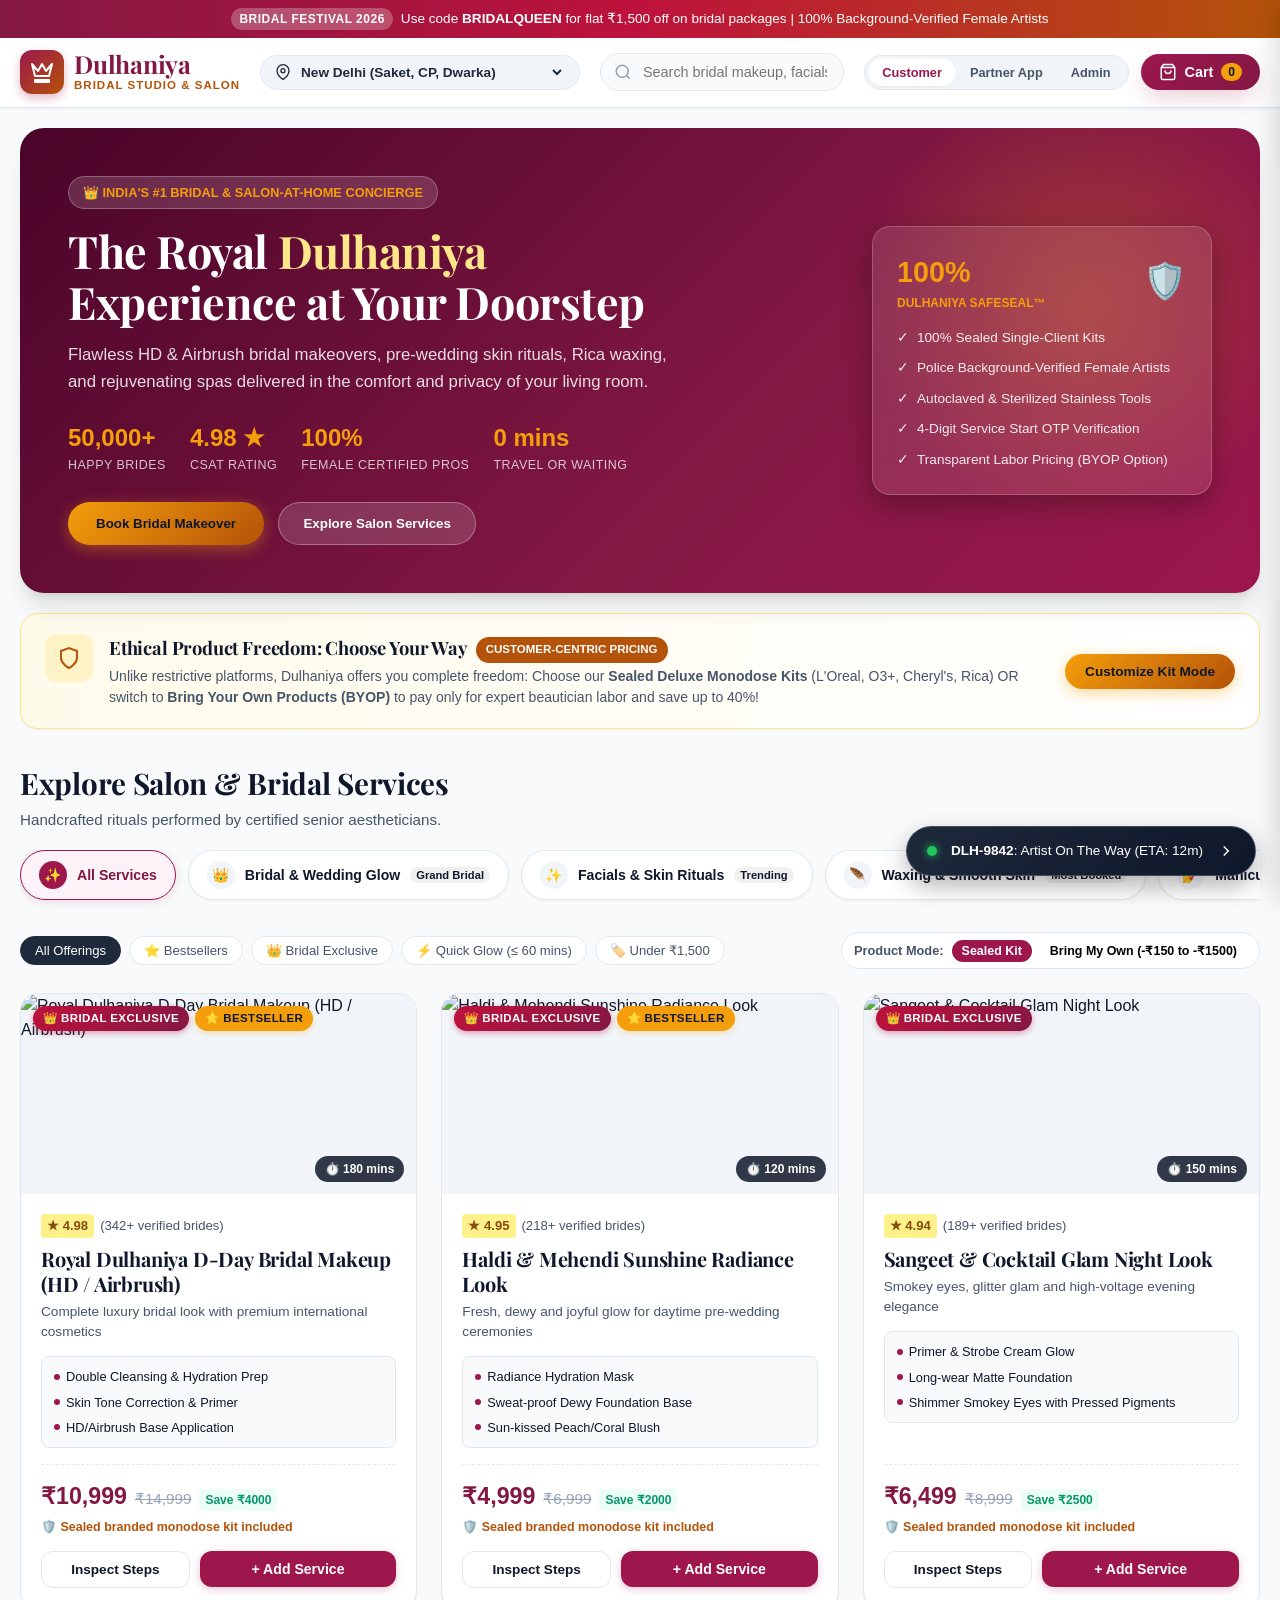
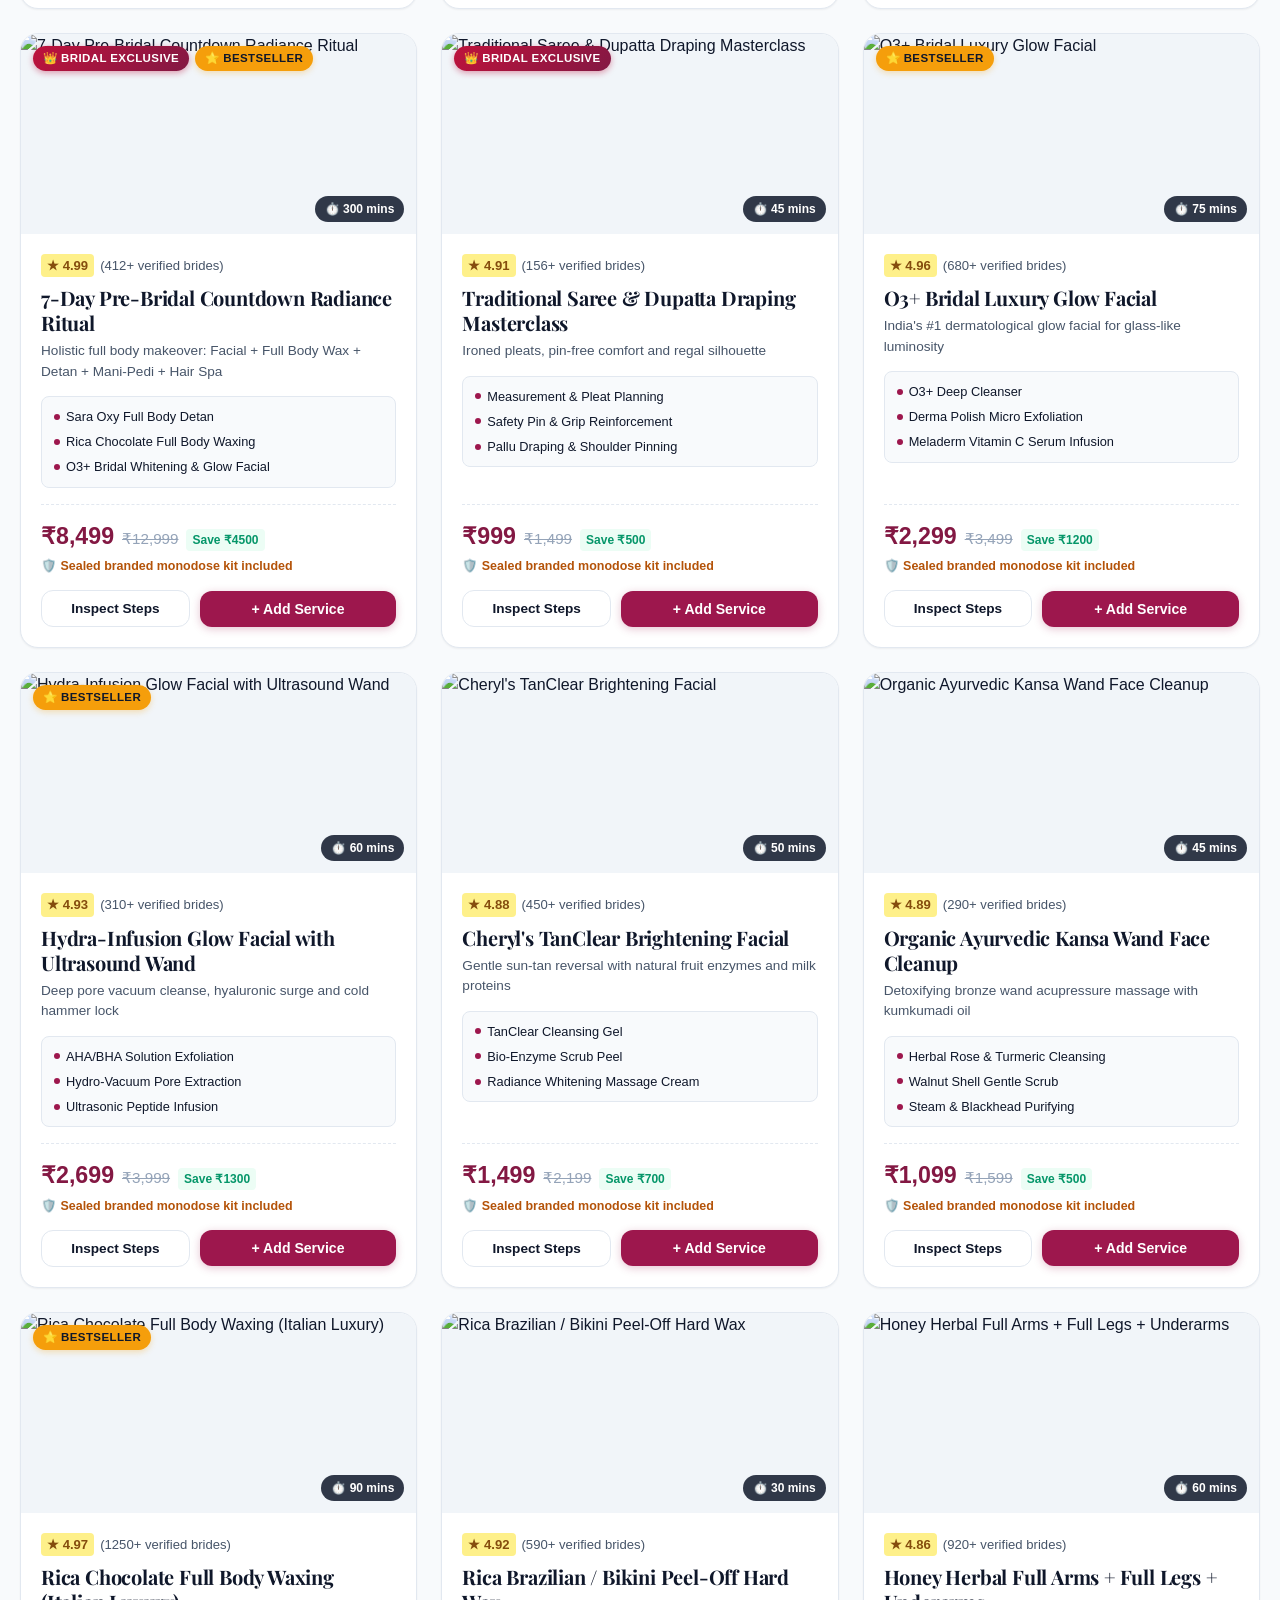
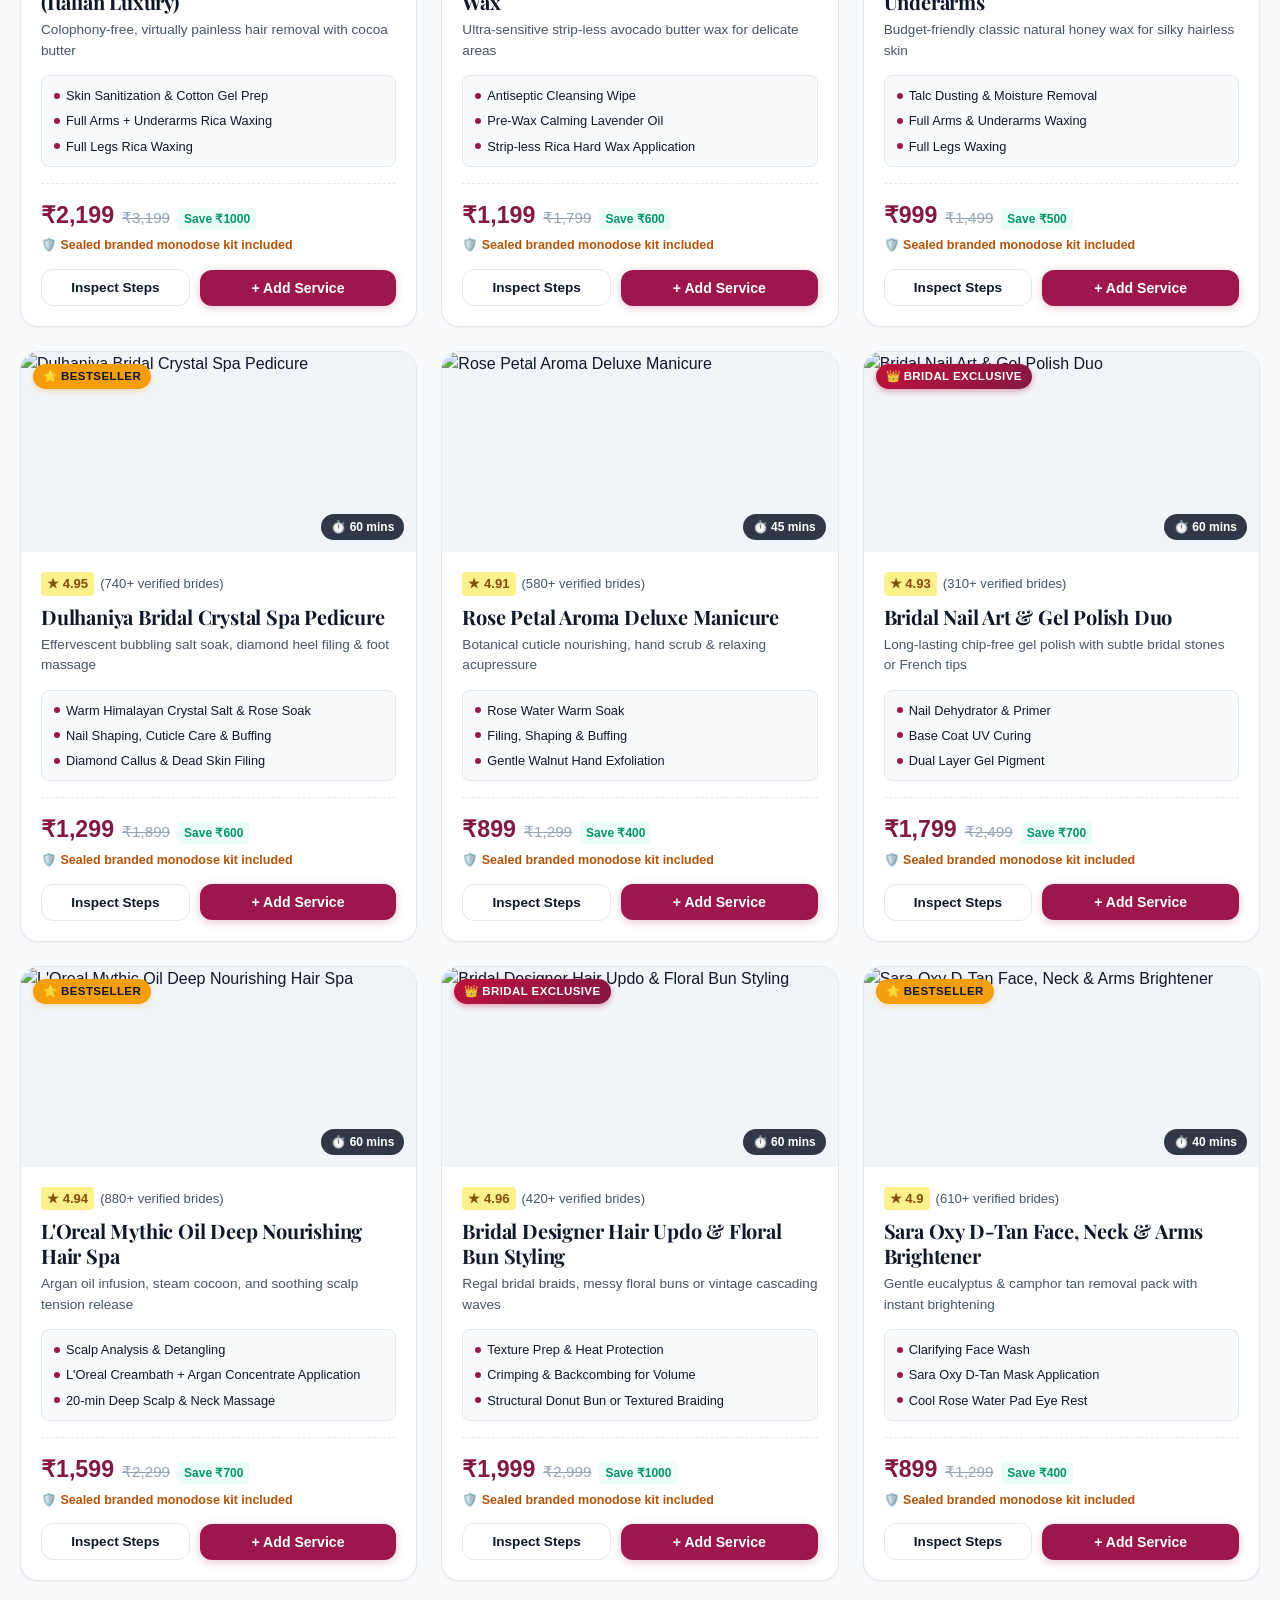
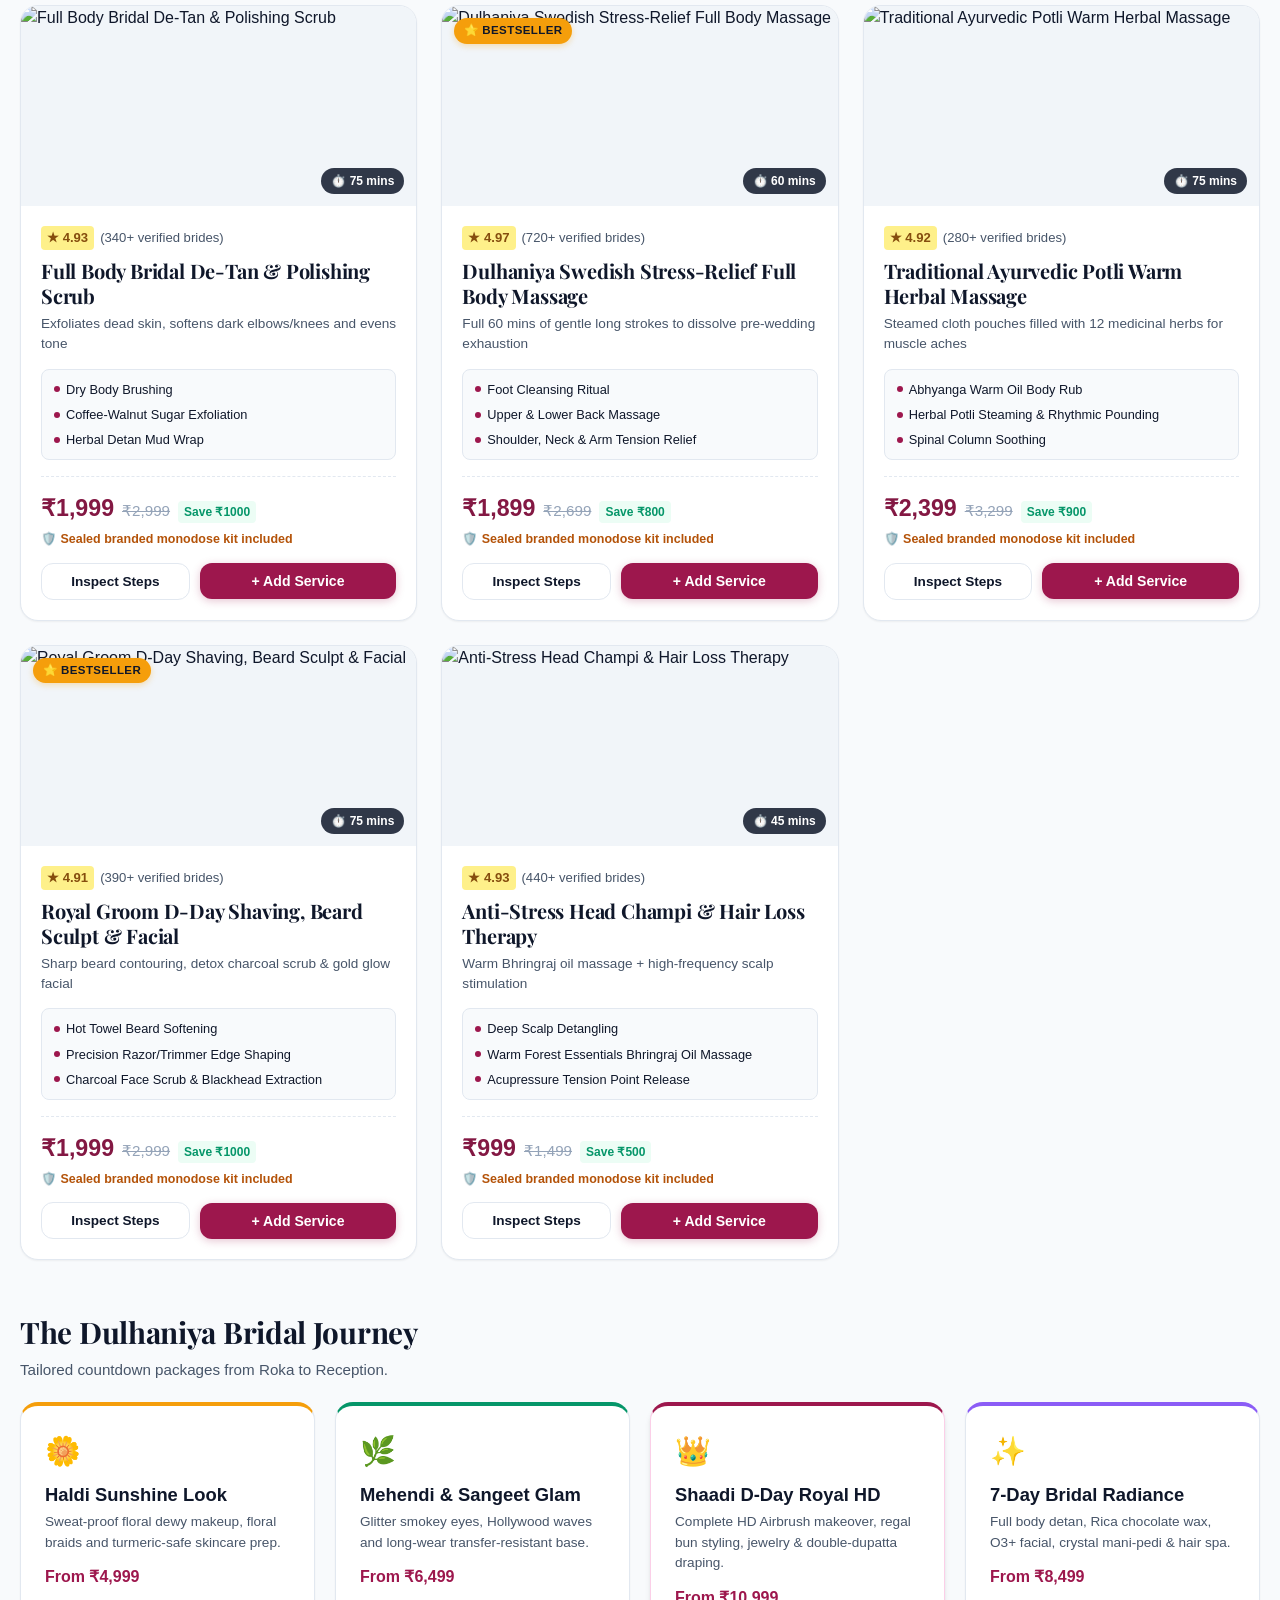
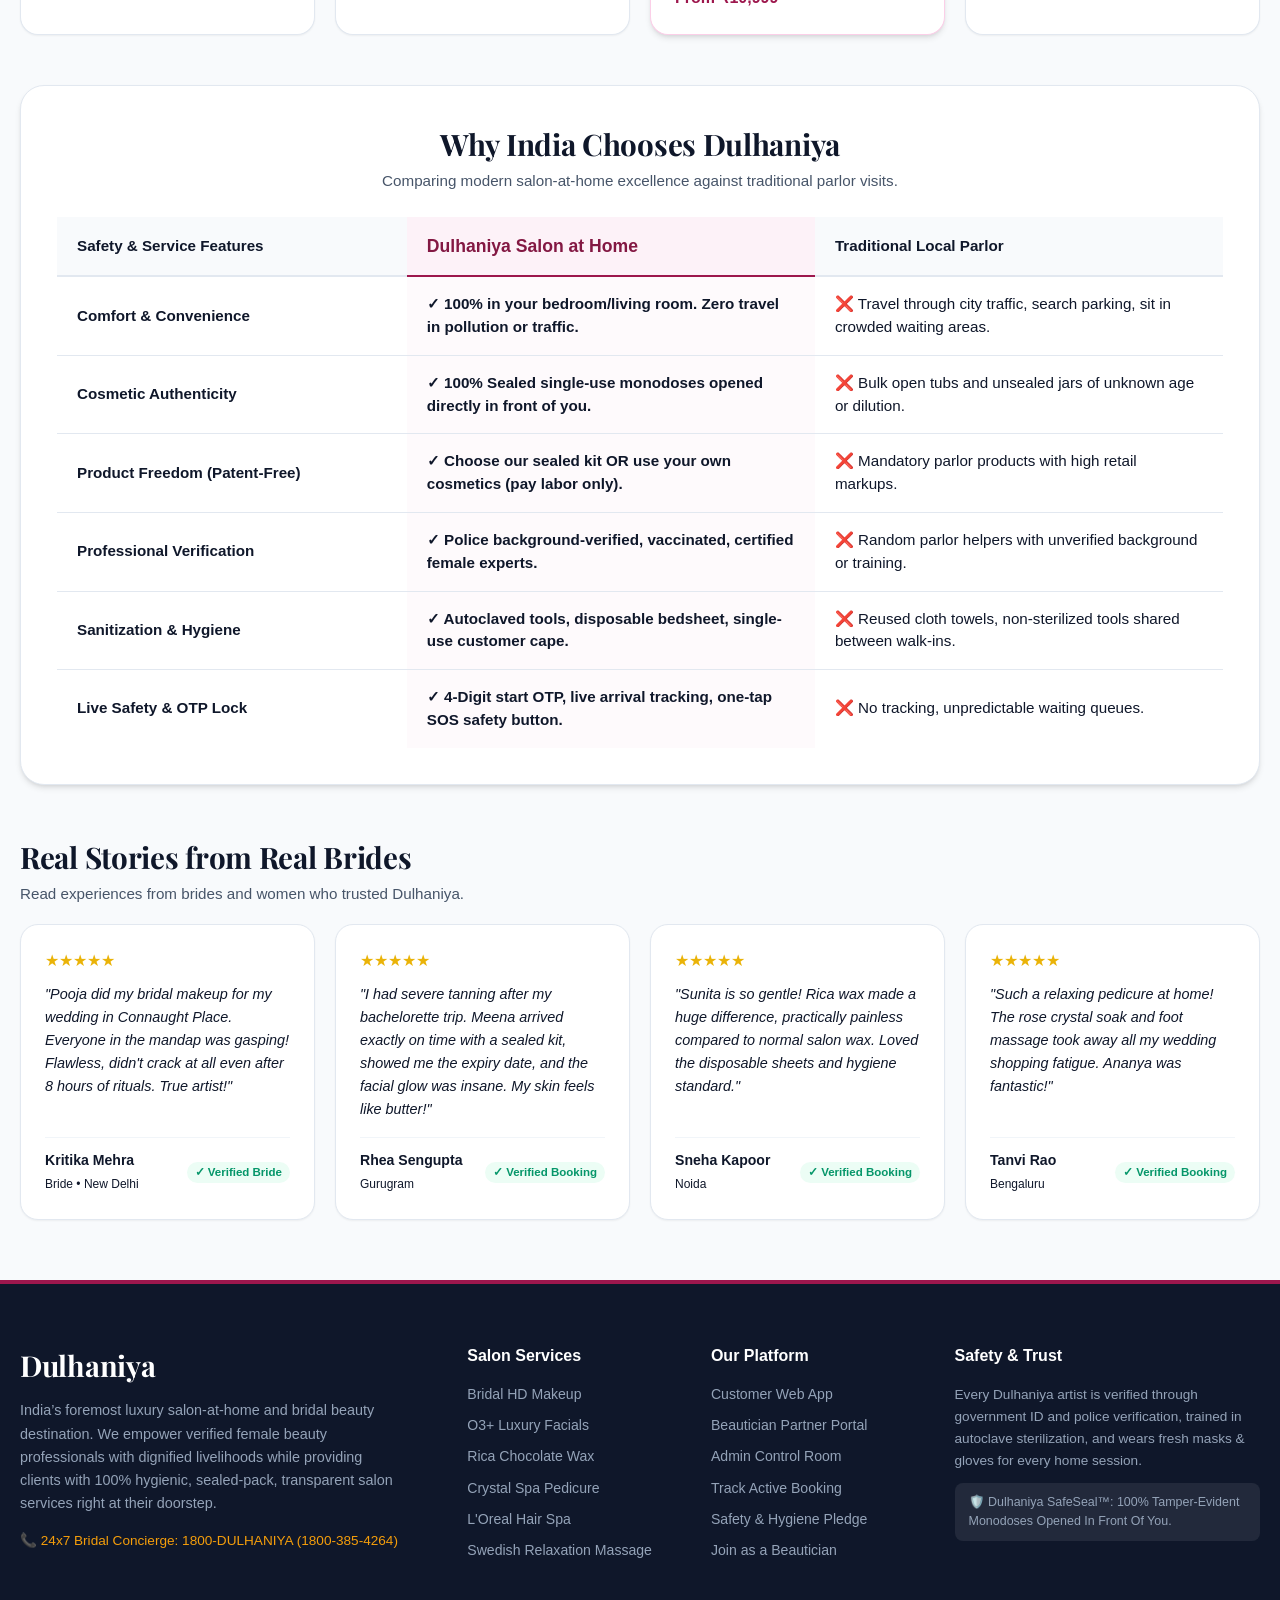
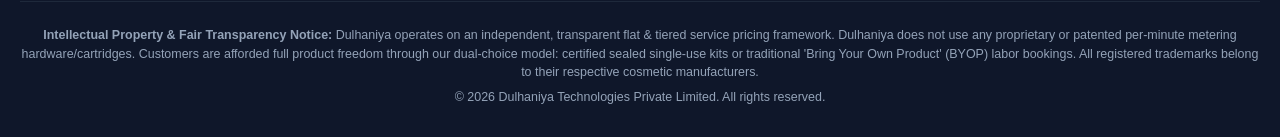
==== public/index.html @ 461e2564 "Complete Dulhaniya v1.0: multi-runtime launcher, patent-free dual pricing, full 23-service catalog, " ====
<!DOCTYPE html>
<html lang="en">
<head>
  <meta charset="UTF-8" />
  <meta name="viewport" content="width=device-width, initial-scale=1.0" />
  <title>Dulhaniya - Luxury Salon & Bridal Studio at Home</title>
  <meta name="description" content="India's premier bridal makeover and salon-at-home service. Transparent pricing, verified female beauticians, sealed monodose kits, and 100% hygiene." />
  
  <!-- Google Fonts for Editorial Luxury Feel -->
  <link rel="preconnect" href="https://fonts.googleapis.com" />
  <link rel="preconnect" href="https://fonts.gstatic.com" crossorigin />
  <link href="https://fonts.googleapis.com/css2?family=Playfair+Display:ital,wght@0,600;0,700;0,900;1,600&display=swap" rel="stylesheet" />

  <link rel="stylesheet" href="css/styles.css" />
</head>
<body>

  <!-- Top Announcement Bar -->
  <aside class="top-announcement" aria-label="Special Offers">
    <div class="banner-content">
      <span class="tag">BRIDAL FESTIVAL 2026</span>
      <span>Use code <strong>BRIDALQUEEN</strong> for flat ₹1,500 off on bridal packages | 100% Background-Verified Female Artists</span>
    </div>
  </aside>

  <!-- Sticky Header Navigation -->
  <header class="header-nav">
    <div class="nav-container">
      <!-- Brand Logo -->
      <a href="#" class="brand-wrapper" onclick="App.setViewMode('customer'); return false;">
        <div class="brand-icon">
          <svg width="24" height="24" viewBox="0 0 24 24" fill="none" stroke="currentColor" stroke-width="2" stroke-linecap="round" stroke-linejoin="round">
            <path d="M2 4l3 12h14l3-12-6 7-4-7-4 7-6-7zm3 16h14v2H5v-2z"></path>
          </svg>
        </div>
        <div class="brand-text">
          <h1>Dulhaniya</h1>
          <span>Bridal Studio & Salon</span>
        </div>
      </a>

      <!-- City Selector -->
      <div class="location-picker">
        <svg width="16" height="16" viewBox="0 0 24 24" fill="none" stroke="currentColor" stroke-width="2">
          <path d="M21 10c0 7-9 13-9 13s-9-6-9-13a9 9 0 0 1 18 0z"></path>
          <circle cx="12" cy="10" r="3"></circle>
        </svg>
        <select id="city-selector" style="border:none; background:transparent; font-weight:600; font-size:0.85rem; color:inherit; outline:none; cursor:pointer;">
          <option value="New Delhi">New Delhi (Saket, CP, Dwarka)</option>
          <option value="Gurugram">Gurugram (Cyber City, Golf Course)</option>
          <option value="Noida">Noida (Sec 18, Expressway)</option>
          <option value="Mumbai">Mumbai (Bandra, Juhu, South)</option>
          <option value="Bengaluru">Bengaluru (Indiranagar, Koramangala)</option>
          <option value="Hyderabad">Hyderabad (Jubilee Hills, Gachibowli)</option>
          <option value="Jaipur">Jaipur (Pink City, C-Scheme)</option>
          <option value="Chandigarh">Chandigarh (Sec 17, Panchkula)</option>
        </select>
      </div>

      <!-- Search Bar -->
      <div class="search-box-wrapper">
        <svg class="search-icon-pos" width="18" height="18" viewBox="0 0 24 24" fill="none" stroke="currentColor" stroke-width="2">
          <circle cx="11" cy="11" r="8"></circle>
          <line x1="21" y1="21" x2="16.65" y2="16.65"></line>
        </svg>
        <input type="text" id="search-input" class="search-box" placeholder="Search bridal makeup, facials, Rica wax, hair spa..." />
      </div>

      <!-- Nav Actions -->
      <div class="nav-actions">
        <!-- View Mode Switcher -->
        <div class="mode-pills">
          <button class="mode-btn active" id="btn-mode-customer" onclick="App.setViewMode('customer')">Customer</button>
          <button class="mode-btn" id="btn-mode-partner" onclick="App.setViewMode('partner')">Partner App</button>
          <button class="mode-btn" id="btn-mode-admin" onclick="App.setViewMode('admin')">Admin</button>
        </div>

        <!-- Cart Button -->
        <button class="cart-btn" onclick="App.openCartDrawer()">
          <svg width="18" height="18" viewBox="0 0 24 24" fill="none" stroke="currentColor" stroke-width="2">
            <path d="M6 2L3 6v14a2 2 0 0 0 2 2h14a2 2 0 0 0 2-2V6l-3-4z"></path>
            <line x1="3" y1="6" x2="21" y2="6"></line>
            <path d="M16 10a4 4 0 0 1-8 0"></path>
          </svg>
          <span id="nav-cart-total">Cart</span>
          <span class="cart-badge" id="nav-cart-badge">0</span>
        </button>
      </div>
    </div>
  </header>

  <!-- ================= CUSTOMER VIEW ================= -->
  <main id="customer-view-container">

    <!-- Hero Section -->
    <section class="hero-section">
      <div class="hero-card">
        <div class="hero-content">
          <div class="hero-pill">
            <span>👑 INDIA'S #1 BRIDAL & SALON-AT-HOME CONCIERGE</span>
          </div>
          <h2 class="hero-title">
            The Royal <span>Dulhaniya</span> Experience at Your Doorstep
          </h2>
          <p class="hero-subtitle">
            Flawless HD & Airbrush bridal makeovers, pre-wedding skin rituals, Rica waxing, and rejuvenating spas delivered in the comfort and privacy of your living room.
          </p>

          <div class="hero-stats">
            <div class="stat-item">
              <h4>50,000+</h4>
              <p>Happy Brides</p>
            </div>
            <div class="stat-item">
              <h4>4.98 ★</h4>
              <p>CSAT Rating</p>
            </div>
            <div class="stat-item">
              <h4>100%</h4>
              <p>Female Certified Pros</p>
            </div>
            <div class="stat-item">
              <h4>0 mins</h4>
              <p>Travel or Waiting</p>
            </div>
          </div>

          <div class="hero-cta-group">
            <button class="btn-primary" onclick="App.selectCategory('bridal-wedding')">
              Book Bridal Makeover
            </button>
            <button class="btn-secondary" onclick="App.selectCategory('facials-cleanups')">
              Explore Salon Services
            </button>
          </div>
        </div>

        <!-- Hygiene & Trust Badge Box -->
        <div class="hero-badge-box">
          <div class="hero-badge-header">
            <div>
              <div class="hygiene-score">100%</div>
              <div style="font-size:0.75rem; color:var(--gold-light); font-weight:700; text-transform:uppercase;">Dulhaniya SafeSeal™</div>
            </div>
            <div style="font-size:2.2rem; margin-left:auto;">🛡️</div>
          </div>
          <div class="hygiene-badge-list">
            <div class="hygiene-badge-item">
              <span>✓</span>
              <span>100% Sealed Single-Client Kits</span>
            </div>
            <div class="hygiene-badge-item">
              <span>✓</span>
              <span>Police Background-Verified Female Artists</span>
            </div>
            <div class="hygiene-badge-item">
              <span>✓</span>
              <span>Autoclaved & Sterilized Stainless Tools</span>
            </div>
            <div class="hygiene-badge-item">
              <span>✓</span>
              <span>4-Digit Service Start OTP Verification</span>
            </div>
            <div class="hygiene-badge-item">
              <span>✓</span>
              <span>Transparent Labor Pricing (BYOP Option)</span>
            </div>
          </div>
        </div>
      </div>
    </section>

    <!-- Product Freedom Notice (Patent-Free Distinction) -->
    <section class="freedom-banner">
      <div class="freedom-card">
        <div class="freedom-info">
          <div class="freedom-icon">
            <svg width="24" height="24" viewBox="0 0 24 24" fill="none" stroke="currentColor" stroke-width="2">
              <path d="M12 22s8-4 8-10V5l-8-3-8 3v7c0 6 8 10 8 10z"></path>
            </svg>
          </div>
          <div class="freedom-text">
            <div style="display:flex; align-items:center; gap:8px;">
              <h3>Ethical Product Freedom: Choose Your Way</h3>
              <span class="freedom-pill-tag">Customer-Centric Pricing</span>
            </div>
            <p>
              Unlike restrictive platforms, Dulhaniya offers you complete freedom: Choose our <strong>Sealed Deluxe Monodose Kits</strong> (L'Oreal, O3+, Cheryl's, Rica) OR switch to <strong>Bring Your Own Products (BYOP)</strong> to pay only for expert beautician labor and save up to 40%!
            </p>
          </div>
        </div>
        <div>
          <button class="btn-primary" style="white-space:nowrap; padding:10px 20px; font-size:0.85rem;" onclick="App.openCartDrawer()">
            Customize Kit Mode
          </button>
        </div>
      </div>
    </section>

    <!-- Category Tabs Navigation -->
    <section class="category-section">
      <div class="section-header">
        <div>
          <h2>Explore Salon & Bridal Services</h2>
          <p>Handcrafted rituals performed by certified senior aestheticians.</p>
        </div>
      </div>
      <div class="category-scroll" id="categories-container">
        <!-- Rendered by app.js -->
      </div>
    </section>

    <!-- Filter Bar -->
    <section class="filter-bar" id="services-section-wrapper">
      <div class="filter-tags">
        <button class="filter-tag active" data-filter="all" onclick="App.setFilter('all')">All Offerings</button>
        <button class="filter-tag" data-filter="bestseller" onclick="App.setFilter('bestseller')">⭐ Bestsellers</button>
        <button class="filter-tag" data-filter="bridal" onclick="App.setFilter('bridal')">👑 Bridal Exclusive</button>
        <button class="filter-tag" data-filter="under60" onclick="App.setFilter('under60')">⚡ Quick Glow (≤ 60 mins)</button>
        <button class="filter-tag" data-filter="under1500" onclick="App.setFilter('under1500')">🏷️ Under ₹1,500</button>
      </div>

      <div class="product-mode-selector">
        <span style="font-size:0.8rem; font-weight:600; color:var(--slate-600);">Product Mode:</span>
        <button class="mode-toggle-btn active" id="filter-mode-sealed" onclick="Cart.setKitType('dulhaniya_kit'); App.renderServicesGrid();">
          Sealed Kit
        </button>
        <button class="mode-toggle-btn" id="filter-mode-byo" onclick="Cart.setKitType('byo_product'); App.renderServicesGrid();">
          Bring My Own (-₹150 to -₹1500)
        </button>
      </div>
    </section>

    <!-- Services Grid -->
    <section class="services-section">
      <div class="services-grid" id="services-grid">
        <!-- Rendered by app.js -->
      </div>
    </section>

    <!-- Curated Wedding Rituals Showcase -->
    <section class="comparison-section">
      <div class="section-header">
        <div>
          <h2>The Dulhaniya Bridal Journey</h2>
          <p>Tailored countdown packages from Roka to Reception.</p>
        </div>
      </div>

      <div style="display:grid; grid-template-columns:repeat(auto-fit, minmax(260px, 1fr)); gap:20px; margin-top:20px;">
        <div style="background:var(--white); border:1px solid var(--slate-200); border-radius:var(--radius-lg); padding:24px; box-shadow:var(--shadow-sm); border-top:4px solid #f59e0b;">
          <span style="font-size:1.8rem;">🌼</span>
          <h4 style="margin:8px 0 4px; font-size:1.15rem;">Haldi Sunshine Look</h4>
          <p style="font-size:0.85rem; color:var(--slate-600); margin-bottom:12px;">Sweat-proof floral dewy makeup, floral braids and turmeric-safe skincare prep.</p>
          <span style="font-weight:700; color:var(--primary);">From ₹4,999</span>
        </div>

        <div style="background:var(--white); border:1px solid var(--slate-200); border-radius:var(--radius-lg); padding:24px; box-shadow:var(--shadow-sm); border-top:4px solid #059669;">
          <span style="font-size:1.8rem;">🌿</span>
          <h4 style="margin:8px 0 4px; font-size:1.15rem;">Mehendi & Sangeet Glam</h4>
          <p style="font-size:0.85rem; color:var(--slate-600); margin-bottom:12px;">Glitter smokey eyes, Hollywood waves and long-wear transfer-resistant base.</p>
          <span style="font-weight:700; color:var(--primary);">From ₹6,499</span>
        </div>

        <div style="background:var(--white); border:1px solid var(--primary-border); border-radius:var(--radius-lg); padding:24px; box-shadow:var(--shadow-md); border-top:4px solid var(--primary);">
          <span style="font-size:1.8rem;">👑</span>
          <h4 style="margin:8px 0 4px; font-size:1.15rem;">Shaadi D-Day Royal HD</h4>
          <p style="font-size:0.85rem; color:var(--slate-600); margin-bottom:12px;">Complete HD Airbrush makeover, regal bun styling, jewelry & double-dupatta draping.</p>
          <span style="font-weight:700; color:var(--primary);">From ₹10,999</span>
        </div>

        <div style="background:var(--white); border:1px solid var(--slate-200); border-radius:var(--radius-lg); padding:24px; box-shadow:var(--shadow-sm); border-top:4px solid #8b5cf6;">
          <span style="font-size:1.8rem;">✨</span>
          <h4 style="margin:8px 0 4px; font-size:1.15rem;">7-Day Bridal Radiance</h4>
          <p style="font-size:0.85rem; color:var(--slate-600); margin-bottom:12px;">Full body detan, Rica chocolate wax, O3+ facial, crystal mani-pedi & hair spa.</p>
          <span style="font-weight:700; color:var(--primary);">From ₹8,499</span>
        </div>
      </div>
    </section>

    <!-- Dulhaniya vs Local Parlor Comparison Table -->
    <section class="comparison-section">
      <div class="comparison-box">
        <h2 style="font-size: 1.85rem; text-align:center;">Why India Chooses Dulhaniya</h2>
        <p style="text-align:center; color:var(--slate-600); font-size:0.95rem; margin-top:4px;">
          Comparing modern salon-at-home excellence against traditional parlor visits.
        </p>

        <div style="overflow-x:auto;">
          <table class="comparison-table">
            <thead>
              <tr>
                <th style="width: 30%;">Safety & Service Features</th>
                <th class="brand-col" style="width: 35%;">Dulhaniya Salon at Home</th>
                <th style="width: 35%;">Traditional Local Parlor</th>
              </tr>
            </thead>
            <tbody>
              <tr>
                <td><strong>Comfort & Convenience</strong></td>
                <td class="brand-col">✓ 100% in your bedroom/living room. Zero travel in pollution or traffic.</td>
                <td>❌ Travel through city traffic, search parking, sit in crowded waiting areas.</td>
              </tr>
              <tr>
                <td><strong>Cosmetic Authenticity</strong></td>
                <td class="brand-col">✓ 100% Sealed single-use monodoses opened directly in front of you.</td>
                <td>❌ Bulk open tubs and unsealed jars of unknown age or dilution.</td>
              </tr>
              <tr>
                <td><strong>Product Freedom (Patent-Free)</strong></td>
                <td class="brand-col">✓ Choose our sealed kit OR use your own cosmetics (pay labor only).</td>
                <td>❌ Mandatory parlor products with high retail markups.</td>
              </tr>
              <tr>
                <td><strong>Professional Verification</strong></td>
                <td class="brand-col">✓ Police background-verified, vaccinated, certified female experts.</td>
                <td>❌ Random parlor helpers with unverified background or training.</td>
              </tr>
              <tr>
                <td><strong>Sanitization & Hygiene</strong></td>
                <td class="brand-col">✓ Autoclaved tools, disposable bedsheet, single-use customer cape.</td>
                <td>❌ Reused cloth towels, non-sterilized tools shared between walk-ins.</td>
              </tr>
              <tr>
                <td><strong>Live Safety & OTP Lock</strong></td>
                <td class="brand-col">✓ 4-Digit start OTP, live arrival tracking, one-tap SOS safety button.</td>
                <td>❌ No tracking, unpredictable waiting queues.</td>
              </tr>
            </tbody>
          </table>
        </div>
      </div>
    </section>

    <!-- Verified Reviews & Testimonials -->
    <section class="reviews-section">
      <div class="section-header">
        <div>
          <h2>Real Stories from Real Brides</h2>
          <p>Read experiences from brides and women who trusted Dulhaniya.</p>
        </div>
      </div>

      <div class="reviews-grid">
        <div class="review-card">
          <div class="review-card-stars">★★★★★</div>
          <p class="review-card-comment">
            "Pooja did my bridal makeup for my wedding in Connaught Place. Everyone in the mandap was gasping! Flawless, didn't crack at all even after 8 hours of rituals. True artist!"
          </p>
          <div class="review-author">
            <div class="author-info">
              <h5>Kritika Mehra</h5>
              <span>Bride • New Delhi</span>
            </div>
            <span class="verified-pill">✓ Verified Bride</span>
          </div>
        </div>

        <div class="review-card">
          <div class="review-card-stars">★★★★★</div>
          <p class="review-card-comment">
            "I had severe tanning after my bachelorette trip. Meena arrived exactly on time with a sealed kit, showed me the expiry date, and the facial glow was insane. My skin feels like butter!"
          </p>
          <div class="review-author">
            <div class="author-info">
              <h5>Rhea Sengupta</h5>
              <span>Gurugram</span>
            </div>
            <span class="verified-pill">✓ Verified Booking</span>
          </div>
        </div>

        <div class="review-card">
          <div class="review-card-stars">★★★★★</div>
          <p class="review-card-comment">
            "Sunita is so gentle! Rica wax made a huge difference, practically painless compared to normal salon wax. Loved the disposable sheets and hygiene standard."
          </p>
          <div class="review-author">
            <div class="author-info">
              <h5>Sneha Kapoor</h5>
              <span>Noida</span>
            </div>
            <span class="verified-pill">✓ Verified Booking</span>
          </div>
        </div>

        <div class="review-card">
          <div class="review-card-stars">★★★★★</div>
          <p class="review-card-comment">
            "Such a relaxing pedicure at home! The rose crystal soak and foot massage took away all my wedding shopping fatigue. Ananya was fantastic!"
          </p>
          <div class="review-author">
            <div class="author-info">
              <h5>Tanvi Rao</h5>
              <span>Bengaluru</span>
            </div>
            <span class="verified-pill">✓ Verified Booking</span>
          </div>
        </div>
      </div>
    </section>

  </main>

  <!-- ================= PARTNER PORTAL VIEW (BEAUTICIAN DASHBOARD) ================= -->
  <section id="partner-view-container" style="display:none;" class="portal-container">
    <div id="partner-portal-content">
      <!-- Rendered by partner.js -->
    </div>
  </section>

  <!-- ================= ADMIN CONTROL ROOM VIEW ================= -->
  <section id="admin-view-container" style="display:none;" class="portal-container">
    <div id="admin-portal-content">
      <!-- Rendered by admin.js -->
    </div>
  </section>

  <!-- ================= FLOATING ACTIVE ORDER TRACKER PILL ================= -->
  <aside class="floating-order-tracker" id="floating-order-tracker" style="display:none;" onclick="Tracker.openTracker()" aria-label="Live Active Service Tracker">
    <div class="pulse-dot"></div>
    <div style="font-size:0.85rem;" id="floating-tracker-text">
      <strong>Active Booking</strong>: Tap to track
    </div>
    <svg width="18" height="18" viewBox="0 0 24 24" fill="none" stroke="currentColor" stroke-width="2">
      <polyline points="9 18 15 12 9 6"></polyline>
    </svg>
  </aside>

  <!-- ================= CART DRAWER ================= -->
  <div class="drawer-overlay" id="drawer-overlay" onclick="App.closeCartDrawer()"></div>
  <aside class="cart-drawer" id="cart-drawer" aria-label="Bridal Shopping Cart">
    <div class="cart-header">
      <h3 style="font-size:1.25rem;">Your Bridal Cart</h3>
      <button class="btn-close" onclick="App.closeCartDrawer()">✕</button>
    </div>

    <!-- Product Kit Mode Switcher inside Cart -->
    <div style="padding: 16px 20px 0;">
      <div class="cart-kit-toggle">
        <div class="cart-kit-toggle-header">
          <span>📦 Product Supply Choice:</span>
          <span style="font-size:0.75rem; color:var(--gold); font-weight:600;">Fair Pricing</span>
        </div>
        <div class="kit-toggle-options">
          <button class="kit-option-btn selected" id="btn-kit-sealed" onclick="Cart.setKitType('dulhaniya_kit')">
            Dulhaniya Sealed Kit
            <div style="font-size:0.68rem; color:var(--slate-500); font-weight:normal;">Branded single-use pack</div>
          </button>
          <button class="kit-option-btn" id="btn-kit-byo" onclick="Cart.setKitType('byo_product')">
            Bring My Own (BYOP)
            <div style="font-size:0.68rem; color:var(--emerald); font-weight:bold;">Save on Labor only</div>
          </button>
        </div>
      </div>
    </div>

    <!-- Cart Items List -->
    <div class="cart-items-list" id="cart-items-list">
      <!-- Rendered by cart.js -->
    </div>

    <!-- Cart Footer & Bill Breakdown -->
    <div class="cart-footer">
      <!-- Coupon Section -->
      <div class="coupon-section">
        <input type="text" class="coupon-input" id="cart-coupon-input" placeholder="Promo code (e.g. BRIDALQUEEN)" />
        <button class="btn-apply-coupon" onclick="Cart.applyCouponCode(document.getElementById('cart-coupon-input').value)">Apply</button>
      </div>

      <!-- Quick Coupon Chips -->
      <div style="display:flex; gap:6px; margin-bottom:12px; flex-wrap:wrap;">
        <button onclick="document.getElementById('cart-coupon-input').value='DULHANIYA500'; Cart.applyCouponCode('DULHANIYA500')" style="font-size:0.72rem; background:var(--gold-subtle); color:var(--gold); padding:2px 8px; border-radius:4px; font-weight:600;">
          DULHANIYA500 (-₹500)
        </button>
        <button onclick="document.getElementById('cart-coupon-input').value='FIRSTGLOW'; Cart.applyCouponCode('FIRSTGLOW')" style="font-size:0.72rem; background:var(--gold-subtle); color:var(--gold); padding:2px 8px; border-radius:4px; font-weight:600;">
          FIRSTGLOW (20% off)
        </button>
      </div>

      <!-- Beautician Tip Option -->
      <div style="margin-bottom:12px; display:flex; align-items:center; justify-content:space-between; font-size:0.8rem;">
        <span style="font-weight:600; color:var(--slate-600);">Tip your Beautician:</span>
        <div style="display:flex; gap:4px;">
          <button onclick="Cart.setTip(0)" style="padding:2px 8px; border-radius:4px; border:1px solid var(--slate-300); font-size:0.75rem;">₹0</button>
          <button onclick="Cart.setTip(50)" style="padding:2px 8px; border-radius:4px; border:1px solid var(--slate-300); font-size:0.75rem;">₹50</button>
          <button onclick="Cart.setTip(100)" style="padding:2px 8px; border-radius:4px; border:1px solid var(--slate-300); font-size:0.75rem;">₹100</button>
          <button onclick="Cart.setTip(200)" style="padding:2px 8px; border-radius:4px; border:1px solid var(--slate-300); font-size:0.75rem;">₹200</button>
        </div>
      </div>

      <!-- Detailed Breakdown -->
      <div class="bill-row">
        <span>Estimated Service Duration:</span>
        <span id="bill-duration">0 mins</span>
      </div>
      <div class="bill-row">
        <span>Services Subtotal:</span>
        <span id="bill-subtotal">₹0</span>
      </div>
      <div class="bill-row" id="bill-byo-row" style="display:none; color:var(--emerald); font-weight:600;">
        <span>BYO Product Labor Savings:</span>
        <span id="bill-byo-val">-₹0</span>
      </div>
      <div class="bill-row" id="bill-coupon-row" style="display:none; color:var(--emerald); font-weight:600;">
        <span>Promo Discount:</span>
        <span id="bill-coupon-val">-₹0</span>
      </div>
      <div class="bill-row">
        <span>Sanitized Hygiene & Disposable Kit:</span>
        <span id="bill-hygiene">₹49</span>
      </div>
      <div class="bill-row">
        <span>Beautician Tip:</span>
        <span id="bill-tip">₹0</span>
      </div>
      <div class="bill-row total-row">
        <span>Total Payable:</span>
        <span id="bill-final" style="color:var(--primary-dark);">₹0</span>
      </div>

      <button class="btn-checkout" id="btn-proceed-checkout" onclick="App.proceedToCheckout()">
        Select Date & Time Slot →
      </button>
    </div>
  </aside>

  <!-- ================= CHECKOUT MODAL ================= -->
  <div class="modal-overlay" id="checkout-modal">
    <div class="modal-content">
      <div class="modal-header">
        <h3>Schedule Your Appointment</h3>
        <button class="btn-close" onclick="App.closeModal('checkout-modal')">✕</button>
      </div>
      <div class="modal-body">
        <form onsubmit="App.submitBooking(event)">
          <!-- Date Selection -->
          <div style="margin-bottom:16px;">
            <label style="font-size:0.85rem; font-weight:700; color:var(--slate-700); display:block; margin-bottom:8px;">1. Select Service Date:</label>
            <div style="display:flex; gap:10px;">
              <button type="button" class="date-pill-btn" data-date="Today" onclick="App.selectDate('Today')">Today</button>
              <button type="button" class="date-pill-btn selected" data-date="Tomorrow" onclick="App.selectDate('Tomorrow')">Tomorrow</button>
              <button type="button" class="date-pill-btn" data-date="Pick Date" onclick="App.selectDate('Pick Date')">Pick Date</button>
            </div>
            <input type="date" id="custom-date-picker" style="display:none; width:100%; margin-top:8px; padding:8px 12px; border:1.5px solid var(--primary); border-radius:var(--radius-sm); font-size:0.85rem;" onchange="App.onCustomDatePicked(this.value)" />
          </div>

          <!-- Time Slot Selection -->
          <div style="margin-bottom:20px;">
            <label style="font-size:0.85rem; font-weight:700; color:var(--slate-700); display:block; margin-bottom:8px;">2. Select Preferred Time Slot:</label>
            <div style="display:grid; grid-template-columns:repeat(auto-fit, minmax(130px, 1fr)); gap:8px;">
              <button type="button" class="slot-pill-btn" data-slot="08:00 AM - 09:30 AM" onclick="App.selectSlot('08:00 AM - 09:30 AM')">08:00 AM (Early)</button>
              <button type="button" class="slot-pill-btn selected" data-slot="10:00 AM - 11:30 AM" onclick="App.selectSlot('10:00 AM - 11:30 AM')">10:00 AM (Popular)</button>
              <button type="button" class="slot-pill-btn" data-slot="12:30 PM - 02:00 PM" onclick="App.selectSlot('12:30 PM - 02:00 PM')">12:30 PM (Noon)</button>
              <button type="button" class="slot-pill-btn" data-slot="03:00 PM - 04:30 PM" onclick="App.selectSlot('03:00 PM - 04:30 PM')">03:00 PM (Afternoon)</button>
              <button type="button" class="slot-pill-btn" data-slot="05:30 PM - 07:00 PM" onclick="App.selectSlot('05:30 PM - 07:00 PM')">05:30 PM (Evening)</button>
              <button type="button" class="slot-pill-btn" data-slot="07:30 PM - 09:00 PM" onclick="App.selectSlot('07:30 PM - 09:00 PM')">07:30 PM (Night)</button>
            </div>
          </div>

          <!-- Address Form -->
          <div style="margin-bottom:16px;">
            <label style="font-size:0.85rem; font-weight:700; color:var(--slate-700); display:block; margin-bottom:8px;">3. Service Delivery Address:</label>
            <div style="display:grid; grid-template-columns:1fr 1fr; gap:10px; margin-bottom:10px;">
              <input type="text" name="customer_name" required placeholder="Full Name *" value="Komal Singhania" style="padding:10px; border:1px solid var(--slate-300); border-radius:var(--radius-sm); font-size:0.85rem;" />
              <input type="tel" name="customer_phone" required placeholder="Mobile Number *" value="+91 98765 12345" style="padding:10px; border:1px solid var(--slate-300); border-radius:var(--radius-sm); font-size:0.85rem;" />
            </div>
            <input type="email" name="customer_email" placeholder="Email Address for Invoice (optional)" value="komal.s@example.com" style="width:100%; padding:10px; border:1px solid var(--slate-300); border-radius:var(--radius-sm); font-size:0.85rem; margin-bottom:10px;" />
            <input type="text" name="address" required placeholder="House/Flat No., Building & Street *" value="Flat 402, Tower B, Palm Meadows, Saket" style="width:100%; padding:10px; border:1px solid var(--slate-300); border-radius:var(--radius-sm); font-size:0.85rem; margin-bottom:10px;" />
            <div style="display:grid; grid-template-columns:1fr 1fr; gap:10px;">
              <input type="text" name="landmark" placeholder="Nearby Landmark" value="Opposite Saket City Club" style="padding:10px; border:1px solid var(--slate-300); border-radius:var(--radius-sm); font-size:0.85rem;" />
              <input type="text" name="pincode" placeholder="Pincode" value="110017" style="padding:10px; border:1px solid var(--slate-300); border-radius:var(--radius-sm); font-size:0.85rem;" />
            </div>
          </div>

          <!-- Payment Mode -->
          <div style="margin-bottom:16px;">
            <label style="font-size:0.85rem; font-weight:700; color:var(--slate-700); display:block; margin-bottom:8px;">4. Payment Option:</label>
            <select name="payment_mode" style="width:100%; padding:10px; border:1px solid var(--slate-300); border-radius:var(--radius-sm); font-size:0.85rem; font-weight:600;">
              <option value="Pay After Service">💵 Pay After Service (Cash / GPay / PhonePe to Beautician)</option>
              <option value="Online UPI / QR">📱 Instant UPI / QR Code</option>
              <option value="Credit / Debit Card">💳 Credit / Debit Card</option>
            </select>
          </div>

          <!-- Special Notes -->
          <div style="margin-bottom:20px;">
            <textarea name="special_notes" rows="2" placeholder="Special instructions (e.g., Sensitive skin, please bring fresh rose petals for bridal bun)..." style="width:100%; padding:10px; border:1px solid var(--slate-300); border-radius:var(--radius-sm); font-size:0.85rem; resize:none;"></textarea>
          </div>

          <!-- Calculation Summary Box -->
          <div id="checkout-calc-summary" style="background:var(--slate-50); border:1px solid var(--slate-200); border-radius:var(--radius-md); padding:16px; margin-bottom:20px; font-size:0.9rem;">
            <!-- Populated dynamically -->
          </div>

          <button type="submit" id="btn-confirm-booking" class="btn-checkout" style="margin-top:0;">
            Confirm Dulhaniya Booking
          </button>
        </form>
      </div>
    </div>
  </div>

  <!-- ================= LIVE ORDER TRACKER & SAFETY MODAL ================= -->
  <div class="modal-overlay" id="tracker-modal">
    <div class="modal-content" style="max-width:720px;">
      <div class="modal-header">
        <div>
          <h3>Live Booking Journey</h3>
          <span style="font-size:0.85rem; color:var(--primary); font-weight:700;" id="tracker-modal-ref">DLH-9842</span>
        </div>
        <button class="btn-close" onclick="Tracker.closeTracker()">✕</button>
      </div>
      <div class="modal-body">
        
        <!-- Status Stepper -->
        <div class="tracker-status-timeline">
          <div class="status-step" id="step-confirmed">
            <div class="step-circle">1</div>
            <div class="step-label">Placed</div>
          </div>
          <div class="status-step" id="step-assigned">
            <div class="step-circle">2</div>
            <div class="step-label">Assigned</div>
          </div>
          <div class="status-step active" id="step-on_the_way">
            <div class="step-circle">3</div>
            <div class="step-label">On The Way</div>
          </div>
          <div class="status-step" id="step-in_service">
            <div class="step-circle">4</div>
            <div class="step-label">In Service</div>
          </div>
          <div class="status-step" id="step-completed">
            <div class="step-circle">5</div>
            <div class="step-label">Completed</div>
          </div>
        </div>

        <!-- 4-Digit Secure Service Start OTP Highlight Card -->
        <div class="otp-highlight-card">
          <div>
            <h4 style="font-size:1rem; color:#78350f; margin-bottom:2px;">🔒 4-Digit Service Start OTP</h4>
            <p style="font-size:0.8rem; color:#92400e;">Share with beautician ONLY when she arrives at your door:</p>
          </div>
          <div class="otp-number" id="tracker-otp-code">7421</div>
        </div>

        <!-- Beautician Profile Card -->
        <div class="beautician-profile-card">
          <img id="tracker-beautician-photo" class="beautician-avatar" src="https://images.unsplash.com/photo-1573496359142-b8d87734a5a2?auto=format&fit=crop&w=400&q=80" alt="Beautician" />
          <div class="beautician-details">
            <div style="display:flex; justify-content:space-between; align-items:center;">
              <h4 class="beautician-name" id="tracker-beautician-name">Pooja Sharma</h4>
              <span class="star-box" id="tracker-beautician-rating">★ 4.98</span>
            </div>
            <p style="font-size:0.82rem; color:var(--slate-600);" id="tracker-beautician-exp">9 Years Exp • Verified Female Specialist</p>
            <div class="beautician-badge">
              <span>✓ Police Background Verified</span>
              <span>• Sterilization Certified</span>
            </div>
          </div>
        </div>

        <!-- Simulated Live Map View -->
        <div class="map-canvas-container">
          <div class="simulated-map" id="simulated-map">
            <!-- Client Home Marker -->
            <div class="map-marker marker-destination" style="left:82%; top:35%;">
              <div class="marker-pin marker-destination">🏠</div>
              <div class="marker-label">Your Address</div>
            </div>

            <!-- Moving Beautician Vehicle Marker -->
            <div class="map-marker" id="sim-driver-marker" style="left:38%; top:55%;">
              <div class="marker-pin marker-driver">🚗</div>
              <div class="marker-label">Beautician En Route</div>
            </div>
          </div>
        </div>

        <!-- Appointment Meta Details -->
        <div style="display:grid; grid-template-columns:1fr 1fr; gap:12px; font-size:0.85rem; background:var(--slate-50); padding:14px; border-radius:var(--radius-md); border:1px solid var(--slate-200); margin-bottom:16px;">
          <div>
            <div style="color:var(--slate-500);">Location:</div>
            <strong id="tracker-address">Saket, New Delhi</strong>
          </div>
          <div>
            <div style="color:var(--slate-500);">Scheduled Slot:</div>
            <strong id="tracker-slot">Tomorrow • 10:00 AM - 11:30 AM</strong>
          </div>
          <div style="grid-column: 1/-1;">
            <div style="color:var(--slate-500);">Total Bill:</div>
            <strong id="tracker-total" style="color:var(--primary-dark);">₹3,198 (Pay After Service)</strong>
          </div>
        </div>

        <!-- Quick OTP Verification Test for Testing/Partner -->
        <div id="tracker-otp-verify-section" style="background:#f1f5f9; padding:12px; border-radius:var(--radius-md); margin-bottom:14px;">
          <div style="font-size:0.8rem; font-weight:700; margin-bottom:6px;">Simulate Start Service (Enter 4-Digit OTP):</div>
          <div style="display:flex; gap:8px;">
            <input type="text" id="tracker-otp-input" placeholder="Enter OTP..." maxlength="4" style="padding:6px 12px; border:1px solid #cbd5e1; border-radius:var(--radius-sm); font-size:0.85rem; width:140px;" />
            <button class="btn-primary" style="padding:6px 14px; font-size:0.8rem;" onclick="Tracker.verifyServiceStart()">Verify & Start</button>
          </div>
        </div>

        <!-- Review Box when COMPLETED -->
        <div id="tracker-completed-review-box" style="display:none; background:#fff; border:1.5px solid var(--primary-border); border-radius:var(--radius-md); padding:16px; margin-bottom:14px;">
          <h4 style="color:var(--primary-dark); margin-bottom:6px;">🌟 Rate Your Dulhaniya Experience</h4>
          <p style="font-size:0.82rem; color:var(--slate-600); margin-bottom:10px;">How was the hygiene, styling and beautician courtesy?</p>
          <div style="display:flex; gap:12px; font-size:1.4rem; margin-bottom:10px;">
            <label><input type="radio" name="tracker_rating" value="5" checked /> ⭐ 5</label>
            <label><input type="radio" name="tracker_rating" value="4" /> ⭐ 4</label>
            <label><input type="radio" name="tracker_rating" value="3" /> ⭐ 3</label>
          </div>
          <textarea id="tracker-review-comment" rows="2" placeholder="Write a short review for other brides..." style="width:100%; padding:8px; border:1px solid var(--slate-300); border-radius:var(--radius-sm); font-size:0.85rem; margin-bottom:8px;"></textarea>
          <button class="btn-primary" style="padding:8px 16px; font-size:0.82rem;" onclick="Tracker.submitReview()">Submit Review</button>
        </div>

        <!-- SOS Emergency Safety Section -->
        <div class="sos-safety-box">
          <div>
            <strong style="color:#b91c1c; font-size:0.88rem;">🚨 24x7 Dulhaniya Safety SOS</strong>
            <p style="font-size:0.75rem; color:#7f1d1d;">Need instant help? Alerts emergency response and shares GPS.</p>
          </div>
          <button class="btn-sos" onclick="Tracker.triggerSOS()">Trigger SOS Alert</button>
        </div>

      </div>
    </div>
  </div>

  <!-- ================= SERVICE PROCEDURE DETAIL MODAL ================= -->
  <div class="modal-overlay" id="service-detail-modal">
    <div class="modal-content">
      <div class="modal-header">
        <h3 id="detail-modal-title">Service Details</h3>
        <button class="btn-close" onclick="App.closeModal('service-detail-modal')">✕</button>
      </div>
      <div class="modal-body" id="detail-modal-body">
        <!-- Rendered by app.js -->
      </div>
    </div>
  </div>

  <!-- ================= ADMIN: ADD NEW SERVICE MODAL ================= -->
  <div class="modal-overlay" id="add-service-modal">
    <div class="modal-content">
      <div class="modal-header">
        <h3>Add New Service to Catalog</h3>
        <button class="btn-close" onclick="Admin.closeAddServiceModal()">✕</button>
      </div>
      <div class="modal-body">
        <form onsubmit="Admin.submitNewService(event)">
          <div style="margin-bottom:12px;">
            <label style="font-size:0.8rem; font-weight:700;">Service Title:</label>
            <input type="text" name="title" required placeholder="e.g. Diamond Radiance Peel Facial" style="width:100%; padding:8px; border:1px solid var(--slate-300); border-radius:var(--radius-sm);" />
          </div>
          <div style="margin-bottom:12px;">
            <label style="font-size:0.8rem; font-weight:700;">Category:</label>
            <select name="category_slug" style="width:100%; padding:8px; border:1px solid var(--slate-300); border-radius:var(--radius-sm);">
              <option value="bridal-wedding">Bridal & Wedding Glow</option>
              <option value="facials-cleanups">Facials & Skin Rituals</option>
              <option value="waxing">Waxing & Smooth Skin</option>
              <option value="mani-pedi">Manicure & Pedicure Spas</option>
              <option value="hair-care">Hair Care, Spa & Styling</option>
              <option value="bleach-detan">Bleach, Detan & Glow Packs</option>
              <option value="body-spa">Full Body Spa & Massages</option>
              <option value="groom-men">Groom & Men's Salon</option>
            </select>
          </div>
          <div style="margin-bottom:12px;">
            <label style="font-size:0.8rem; font-weight:700;">Subtitle:</label>
            <input type="text" name="subtitle" placeholder="Short benefit summary" style="width:100%; padding:8px; border:1px solid var(--slate-300); border-radius:var(--radius-sm);" />
          </div>
          <div style="display:grid; grid-template-columns:1fr 1fr 1fr; gap:10px; margin-bottom:12px;">
            <div>
              <label style="font-size:0.8rem; font-weight:700;">Duration (Mins):</label>
              <input type="number" name="duration_mins" value="60" style="width:100%; padding:8px; border:1px solid var(--slate-300); border-radius:var(--radius-sm);" />
            </div>
            <div>
              <label style="font-size:0.8rem; font-weight:700;">Regular Price (₹):</label>
              <input type="number" name="price" value="2499" style="width:100%; padding:8px; border:1px solid var(--slate-300); border-radius:var(--radius-sm);" />
            </div>
            <div>
              <label style="font-size:0.8rem; font-weight:700;">Offer Price (₹):</label>
              <input type="number" name="discounted_price" value="1799" style="width:100%; padding:8px; border:1px solid var(--slate-300); border-radius:var(--radius-sm);" />
            </div>
          </div>
          <div style="margin-bottom:12px;">
            <label style="font-size:0.8rem; font-weight:700;">BYO Product Labor Deduction (₹):</label>
            <input type="number" name="byo_product_discount" value="250" style="width:100%; padding:8px; border:1px solid var(--slate-300); border-radius:var(--radius-sm);" />
          </div>
          <div style="margin-bottom:12px;">
            <label style="font-size:0.8rem; font-weight:700;">Image URL:</label>
            <input type="url" name="image_url" placeholder="https://..." value="https://images.unsplash.com/photo-1512290900672-1f02e6462791?auto=format&fit=crop&w=700&q=80" style="width:100%; padding:8px; border:1px solid var(--slate-300); border-radius:var(--radius-sm);" />
          </div>
          <div style="margin-bottom:12px;">
            <label style="font-size:0.8rem; font-weight:700;">Description:</label>
            <textarea name="description" rows="2" style="width:100%; padding:8px; border:1px solid var(--slate-300); border-radius:var(--radius-sm);"></textarea>
          </div>
          <div style="display:flex; gap:16px; margin-bottom:16px;">
            <label><input type="checkbox" name="is_bridal_exclusive" /> Bridal Exclusive</label>
            <label><input type="checkbox" name="is_bestseller" checked /> Bestseller</label>
          </div>
          <button type="submit" class="btn-checkout" style="margin-top:0;">Save Service</button>
        </form>
      </div>
    </div>
  </div>

  <!-- ================= APP FOOTER ================= -->
  <footer class="app-footer">
    <div class="footer-container">
      <div class="footer-brand">
        <h2>Dulhaniya</h2>
        <p>
          India’s foremost luxury salon-at-home and bridal beauty destination. We empower verified female beauty professionals with dignified livelihoods while providing clients with 100% hygienic, sealed-pack, transparent salon services right at their doorstep.
        </p>
        <div style="margin-top:16px; font-size:0.85rem; color:var(--gold-light);">
          📞 24x7 Bridal Concierge: 1800-DULHANIYA (1800-385-4264)
        </div>
      </div>

      <div class="footer-column">
        <h4>Salon Services</h4>
        <ul>
          <li><a href="#" onclick="App.selectCategory('bridal-wedding'); return false;">Bridal HD Makeup</a></li>
          <li><a href="#" onclick="App.selectCategory('facials-cleanups'); return false;">O3+ Luxury Facials</a></li>
          <li><a href="#" onclick="App.selectCategory('waxing'); return false;">Rica Chocolate Wax</a></li>
          <li><a href="#" onclick="App.selectCategory('mani-pedi'); return false;">Crystal Spa Pedicure</a></li>
          <li><a href="#" onclick="App.selectCategory('hair-care'); return false;">L'Oreal Hair Spa</a></li>
          <li><a href="#" onclick="App.selectCategory('body-spa'); return false;">Swedish Relaxation Massage</a></li>
        </ul>
      </div>

      <div class="footer-column">
        <h4>Our Platform</h4>
        <ul>
          <li><a href="#" onclick="App.setViewMode('customer'); return false;">Customer Web App</a></li>
          <li><a href="#" onclick="App.setViewMode('partner'); return false;">Beautician Partner Portal</a></li>
          <li><a href="#" onclick="App.setViewMode('admin'); return false;">Admin Control Room</a></li>
          <li><a href="#" onclick="Tracker.openTracker(); return false;">Track Active Booking</a></li>
          <li><a href="#">Safety & Hygiene Pledge</a></li>
          <li><a href="#">Join as a Beautician</a></li>
        </ul>
      </div>

      <div class="footer-column">
        <h4>Safety & Trust</h4>
        <p style="font-size:0.85rem; line-height:1.6; margin-bottom:12px;">
          Every Dulhaniya artist is verified through government ID and police verification, trained in autoclave sterilization, and wears fresh masks & gloves for every home session.
        </p>
        <div style="background:rgba(255,255,255,0.08); padding:10px 14px; border-radius:var(--radius-sm); font-size:0.78rem;">
          🛡️ Dulhaniya SafeSeal™: 100% Tamper-Evident Monodoses Opened In Front Of You.
        </div>
      </div>
    </div>

    <!-- Intellectual Property & Patent Disclaimer -->
    <div class="patent-disclaimer">
      <p>
        <strong>Intellectual Property & Fair Transparency Notice:</strong> Dulhaniya operates on an independent, transparent flat & tiered service pricing framework. Dulhaniya does not use any proprietary or patented per-minute metering hardware/cartridges. Customers are afforded full product freedom through our dual-choice model: certified sealed single-use kits or traditional 'Bring Your Own Product' (BYOP) labor bookings. All registered trademarks belong to their respective cosmetic manufacturers.
      </p>
      <p style="margin-top:6px;">
        © 2026 Dulhaniya Technologies Private Limited. All rights reserved.
      </p>
    </div>
  </footer>

  <!-- ================= MOBILE BOTTOM NAVIGATION ================= -->
  <nav class="mobile-bottom-nav" aria-label="Mobile Navigation">
    <button class="bottom-nav-item active" id="mob-nav-home" onclick="App.setViewMode('customer'); App.selectCategory('all'); return false;">
      <span class="bottom-nav-icon">🏠</span>
      <span>Home</span>
    </button>
    <button class="bottom-nav-item" id="mob-nav-bridal" onclick="App.setViewMode('customer'); App.selectCategory('bridal-wedding'); return false;">
      <span class="bottom-nav-icon">👑</span>
      <span>Bridal</span>
    </button>
    <button class="bottom-nav-item" id="mob-nav-cart" onclick="App.openCartDrawer(); return false;">
      <span class="bottom-nav-icon">🛍️</span>
      <span>Cart</span>
      <span class="bottom-nav-badge" id="mobile-cart-badge">0</span>
    </button>
    <button class="bottom-nav-item" id="mob-nav-track" onclick="Tracker.openTracker(); return false;">
      <span class="bottom-nav-icon">📍</span>
      <span>Track</span>
    </button>
    <button class="bottom-nav-item" id="mob-nav-partner" onclick="App.setViewMode('partner'); return false;">
      <span class="bottom-nav-icon">👩‍💼</span>
      <span>Partner</span>
    </button>
  </nav>

  <!-- Application Scripts -->
  <script src="js/data.js"></script>
  <script src="js/cart.js"></script>
  <script src="js/tracker.js"></script>
  <script src="js/partner.js"></script>
  <script src="js/admin.js"></script>
  <script src="js/app.js"></script>

</body>
</html>
---- public/css/styles.css ----
/* ==========================================================================
   Dulhaniya - Luxury Salon & Bridal Studio at Home
   Modern, Responsive, High-Performance Design System
   ========================================================================== */

:root {
  --primary: #9d174d;          /* Royal Bridal Magenta */
  --primary-dark: #831843;     /* Deep Velvet Crimson */
  --primary-light: #be185d;    /* Vibrant Rose */
  --primary-subtle: #fdf2f8;   /* Soft Rose Tint */
  --primary-border: #fbcfe8;

  --gold: #b45309;             /* Royal Gold */
  --gold-light: #f59e0b;       /* Warm Champagne Gold */
  --gold-subtle: #fef3c7;      /* Pale Gold Tint */
  --gold-border: #fde68a;

  --emerald: #059669;          /* Safety & Verified Green */
  --emerald-subtle: #ecfdf5;

  --slate-900: #0f172a;        /* Deep Charcoal Text */
  --slate-800: #1e293b;
  --slate-600: #475569;
  --slate-400: #94a3b8;
  --slate-200: #e2e8f0;
  --slate-100: #f1f5f9;
  --slate-50:  #f8fafc;
  --white:     #ffffff;

  --font-serif: 'Playfair Display', Georgia, serif;
  --font-sans: -apple-system, BlinkMacSystemFont, 'Segoe UI', Roboto, Helvetica, Arial, sans-serif;

  --shadow-sm: 0 1px 2px 0 rgba(0, 0, 0, 0.05);
  --shadow-md: 0 4px 6px -1px rgba(0, 0, 0, 0.1), 0 2px 4px -2px rgba(0, 0, 0, 0.1);
  --shadow-lg: 0 10px 15px -3px rgba(0, 0, 0, 0.1), 0 4px 6px -4px rgba(0, 0, 0, 0.1);
  --shadow-xl: 0 20px 25px -5px rgba(0, 0, 0, 0.1), 0 8px 10px -6px rgba(0, 0, 0, 0.1);
  --shadow-rose: 0 10px 25px -5px rgba(157, 23, 77, 0.25);

  --radius-sm: 8px;
  --radius-md: 12px;
  --radius-lg: 18px;
  --radius-xl: 24px;
  --radius-full: 9999px;

  --transition-fast: 0.15s ease;
  --transition-normal: 0.25s ease;
}

* {
  box-sizing: border-box;
  margin: 0;
  padding: 0;
}

body {
  font-family: var(--font-sans);
  background-color: var(--slate-50);
  color: var(--slate-900);
  line-height: 1.5;
  -webkit-font-smoothing: antialiased;
  overflow-x: hidden;
}

/* Typography Helpers */
h1, h2, h3, .brand-font {
  font-family: var(--font-serif);
  font-weight: 700;
  letter-spacing: -0.01em;
}

a {
  color: inherit;
  text-decoration: none;
}

button {
  cursor: pointer;
  font-family: inherit;
  border: none;
  background: none;
  transition: all var(--transition-fast);
}

/* ================= Top Banner ================= */
.top-announcement {
  background: linear-gradient(90deg, #831843, #be123c, #b45309);
  color: var(--white);
  padding: 8px 16px;
  font-size: 0.85rem;
  font-weight: 500;
  display: flex;
  justify-content: space-between;
  align-items: center;
  position: relative;
  z-index: 50;
}

.top-announcement .banner-content {
  display: flex;
  align-items: center;
  gap: 8px;
  margin: 0 auto;
}

.top-announcement .tag {
  background: rgba(255, 255, 255, 0.25);
  padding: 2px 8px;
  border-radius: var(--radius-full);
  font-size: 0.75rem;
  font-weight: 700;
  letter-spacing: 0.5px;
}

/* ================= Header Navigation ================= */
.header-nav {
  background: var(--white);
  border-bottom: 1px solid var(--slate-200);
  position: sticky;
  top: 0;
  z-index: 40;
  box-shadow: var(--shadow-sm);
}

.nav-container {
  max-width: 1280px;
  margin: 0 auto;
  padding: 12px 20px;
  display: flex;
  align-items: center;
  justify-content: space-between;
  gap: 20px;
}

.brand-wrapper {
  display: flex;
  align-items: center;
  gap: 10px;
  text-decoration: none;
}

.brand-icon {
  width: 44px;
  height: 44px;
  background: linear-gradient(135deg, var(--primary), var(--gold));
  border-radius: var(--radius-md);
  display: flex;
  align-items: center;
  justify-content: center;
  color: var(--white);
  box-shadow: 0 4px 10px rgba(157, 23, 77, 0.3);
}

.brand-text h1 {
  font-size: 1.55rem;
  line-height: 1.1;
  color: var(--primary-dark);
}

.brand-text span {
  font-size: 0.72rem;
  font-weight: 600;
  color: var(--gold);
  letter-spacing: 1px;
  text-transform: uppercase;
  display: block;
}

.location-picker {
  display: flex;
  align-items: center;
  gap: 6px;
  background: var(--slate-100);
  padding: 8px 14px;
  border-radius: var(--radius-full);
  font-size: 0.85rem;
  font-weight: 500;
  color: var(--slate-800);
  border: 1px solid var(--slate-200);
  cursor: pointer;
}

.location-picker:hover {
  background: var(--primary-subtle);
  border-color: var(--primary-border);
}

.search-box-wrapper {
  flex: 1;
  max-width: 420px;
  position: relative;
}

.search-box {
  width: 100%;
  padding: 10px 16px 10px 42px;
  border-radius: var(--radius-full);
  border: 1.5px solid var(--slate-200);
  background: var(--slate-50);
  font-size: 0.9rem;
  transition: all var(--transition-fast);
}

.search-box:focus {
  outline: none;
  background: var(--white);
  border-color: var(--primary);
  box-shadow: 0 0 0 4px rgba(157, 23, 77, 0.1);
}

.search-icon-pos {
  position: absolute;
  left: 14px;
  top: 50%;
  transform: translateY(-50%);
  color: var(--slate-400);
  pointer-events: none;
}

.nav-actions {
  display: flex;
  align-items: center;
  gap: 12px;
}

.mode-pills {
  display: flex;
  background: var(--slate-100);
  padding: 3px;
  border-radius: var(--radius-full);
  border: 1px solid var(--slate-200);
}

.mode-btn {
  padding: 6px 14px;
  font-size: 0.8rem;
  font-weight: 600;
  border-radius: var(--radius-full);
  color: var(--slate-600);
  transition: all var(--transition-fast);
}

.mode-btn.active {
  background: var(--white);
  color: var(--primary);
  box-shadow: var(--shadow-sm);
}

.cart-btn {
  display: flex;
  align-items: center;
  gap: 8px;
  background: linear-gradient(135deg, var(--primary), var(--primary-dark));
  color: var(--white);
  padding: 9px 18px;
  border-radius: var(--radius-full);
  font-weight: 600;
  font-size: 0.9rem;
  box-shadow: var(--shadow-rose);
  position: relative;
}

.cart-btn:hover {
  transform: translateY(-1px);
  filter: brightness(1.05);
}

.cart-badge {
  background: var(--gold-light);
  color: var(--slate-900);
  font-size: 0.75rem;
  font-weight: 700;
  padding: 2px 7px;
  border-radius: var(--radius-full);
}

/* ================= Hero Showcase ================= */
.hero-section {
  max-width: 1280px;
  margin: 20px auto;
  padding: 0 20px;
}

.hero-card {
  background: linear-gradient(135deg, #4a0429 0%, #831843 60%, #9d174d 100%);
  border-radius: var(--radius-xl);
  color: var(--white);
  padding: 48px;
  position: relative;
  overflow: hidden;
  box-shadow: var(--shadow-xl);
  display: flex;
  align-items: center;
  justify-content: space-between;
}

.hero-card::after {
  content: "";
  position: absolute;
  right: -50px;
  top: -50px;
  width: 450px;
  height: 450px;
  background: radial-gradient(circle, rgba(245, 158, 11, 0.25) 0%, transparent 70%);
  border-radius: 50%;
  pointer-events: none;
}

.hero-content {
  max-width: 620px;
  z-index: 2;
}

.hero-pill {
  display: inline-flex;
  align-items: center;
  gap: 8px;
  background: rgba(255, 255, 255, 0.15);
  backdrop-filter: blur(8px);
  border: 1px solid rgba(255, 255, 255, 0.25);
  padding: 6px 14px;
  border-radius: var(--radius-full);
  font-size: 0.8rem;
  font-weight: 600;
  color: var(--gold-light);
  margin-bottom: 16px;
}

.hero-title {
  font-size: 2.8rem;
  line-height: 1.15;
  margin-bottom: 14px;
  color: #fff;
}

.hero-title span {
  color: #fde68a;
}

.hero-subtitle {
  font-size: 1.05rem;
  color: rgba(255, 255, 255, 0.85);
  margin-bottom: 24px;
  line-height: 1.6;
}

.hero-stats {
  display: flex;
  gap: 24px;
  margin-bottom: 28px;
}

.stat-item h4 {
  font-size: 1.5rem;
  color: var(--gold-light);
  font-weight: 700;
}

.stat-item p {
  font-size: 0.78rem;
  color: rgba(255, 255, 255, 0.75);
  text-transform: uppercase;
  letter-spacing: 0.5px;
}

.hero-cta-group {
  display: flex;
  gap: 14px;
  flex-wrap: wrap;
}

.btn-primary {
  background: linear-gradient(135deg, var(--gold-light), var(--gold));
  color: var(--slate-900);
  font-weight: 700;
  padding: 13px 28px;
  border-radius: var(--radius-full);
  box-shadow: 0 4px 15px rgba(245, 158, 11, 0.4);
}

.btn-primary:hover {
  transform: translateY(-2px);
  box-shadow: 0 6px 20px rgba(245, 158, 11, 0.5);
}

.btn-secondary {
  background: rgba(255, 255, 255, 0.15);
  color: var(--white);
  border: 1px solid rgba(255, 255, 255, 0.3);
  font-weight: 600;
  padding: 13px 24px;
  border-radius: var(--radius-full);
  backdrop-filter: blur(4px);
}

.btn-secondary:hover {
  background: rgba(255, 255, 255, 0.25);
}

.hero-badge-box {
  background: rgba(255, 255, 255, 0.1);
  backdrop-filter: blur(12px);
  border: 1px solid rgba(255, 255, 255, 0.2);
  border-radius: var(--radius-lg);
  padding: 24px;
  width: 340px;
  z-index: 2;
  box-shadow: 0 10px 30px rgba(0, 0, 0, 0.3);
}

.hero-badge-header {
  display: flex;
  align-items: center;
  gap: 12px;
  margin-bottom: 16px;
}

.hygiene-score {
  font-size: 1.8rem;
  font-weight: 800;
  color: var(--gold-light);
}

.hygiene-badge-list {
  display: flex;
  flex-direction: column;
  gap: 10px;
  font-size: 0.85rem;
}

.hygiene-badge-item {
  display: flex;
  align-items: center;
  gap: 8px;
  color: rgba(255, 255, 255, 0.9);
}

/* ================= Product Freedom Notice (Patent-Free Distinction) ================= */
.freedom-banner {
  max-width: 1280px;
  margin: 20px auto;
  padding: 0 20px;
}

.freedom-card {
  background: var(--white);
  border: 1.5px solid var(--gold-border);
  border-radius: var(--radius-lg);
  padding: 20px 24px;
  display: flex;
  align-items: center;
  justify-content: space-between;
  gap: 20px;
  box-shadow: var(--shadow-sm);
  background-image: linear-gradient(to right, #fffbeb, #ffffff);
}

.freedom-info {
  display: flex;
  align-items: flex-start;
  gap: 16px;
}

.freedom-icon {
  width: 48px;
  height: 48px;
  border-radius: var(--radius-md);
  background: var(--gold-subtle);
  color: var(--gold);
  display: flex;
  align-items: center;
  justify-content: center;
  flex-shrink: 0;
}

.freedom-text h3 {
  font-size: 1.15rem;
  color: var(--slate-900);
  margin-bottom: 4px;
}

.freedom-text p {
  font-size: 0.875rem;
  color: var(--slate-600);
}

.freedom-pill-tag {
  background: var(--gold);
  color: var(--white);
  font-size: 0.72rem;
  font-weight: 700;
  padding: 4px 10px;
  border-radius: var(--radius-full);
  text-transform: uppercase;
}

/* ================= Category Tabs ================= */
.category-section {
  max-width: 1280px;
  margin: 32px auto 20px;
  padding: 0 20px;
}

.section-header {
  display: flex;
  justify-content: space-between;
  align-items: flex-end;
  margin-bottom: 18px;
}

.section-header h2 {
  font-size: 1.85rem;
  color: var(--slate-900);
}

.section-header p {
  color: var(--slate-600);
  font-size: 0.95rem;
  margin-top: 4px;
}

.category-scroll {
  display: flex;
  gap: 12px;
  overflow-x: auto;
  padding-bottom: 12px;
  scrollbar-width: thin;
}

.category-pill {
  display: flex;
  align-items: center;
  gap: 10px;
  background: var(--white);
  border: 1.5px solid var(--slate-200);
  padding: 10px 18px;
  border-radius: var(--radius-full);
  font-size: 0.88rem;
  font-weight: 600;
  color: var(--slate-700);
  white-space: nowrap;
  box-shadow: var(--shadow-sm);
  transition: all var(--transition-fast);
}

.category-pill:hover {
  border-color: var(--primary-light);
  color: var(--primary);
  transform: translateY(-1px);
}

.category-pill.active {
  background: var(--primary-subtle);
  border-color: var(--primary);
  color: var(--primary-dark);
  box-shadow: 0 2px 8px rgba(157, 23, 77, 0.15);
}

.category-pill-icon {
  width: 28px;
  height: 28px;
  border-radius: 50%;
  background: var(--slate-100);
  display: flex;
  align-items: center;
  justify-content: center;
  color: var(--primary);
}

.category-pill.active .category-pill-icon {
  background: var(--primary);
  color: var(--white);
}

/* ================= Filter Bar ================= */
.filter-bar {
  max-width: 1280px;
  margin: 0 auto 24px;
  padding: 0 20px;
  display: flex;
  justify-content: space-between;
  align-items: center;
  gap: 16px;
  flex-wrap: wrap;
}

.filter-tags {
  display: flex;
  gap: 8px;
  flex-wrap: wrap;
}

.filter-tag {
  background: var(--white);
  border: 1px solid var(--slate-200);
  padding: 6px 14px;
  border-radius: var(--radius-full);
  font-size: 0.82rem;
  font-weight: 500;
  color: var(--slate-600);
}

.filter-tag:hover, .filter-tag.active {
  background: var(--slate-800);
  color: var(--white);
  border-color: var(--slate-800);
}

.product-mode-selector {
  display: flex;
  align-items: center;
  gap: 8px;
  background: var(--white);
  border: 1px solid var(--slate-200);
  padding: 6px 12px;
  border-radius: var(--radius-full);
  font-size: 0.85rem;
}

.mode-toggle-btn {
  padding: 4px 10px;
  border-radius: var(--radius-full);
  font-size: 0.78rem;
  font-weight: 600;
}

.mode-toggle-btn.active {
  background: var(--primary);
  color: var(--white);
}

/* ================= Services Grid ================= */
.services-section {
  max-width: 1280px;
  margin: 0 auto 40px;
  padding: 0 20px;
}

.services-grid {
  display: grid;
  grid-template-columns: repeat(auto-fill, minmax(360px, 1fr));
  gap: 24px;
}

.service-card {
  background: var(--white);
  border-radius: var(--radius-lg);
  border: 1px solid var(--slate-200);
  overflow: hidden;
  box-shadow: var(--shadow-sm);
  transition: all var(--transition-normal);
  display: flex;
  flex-direction: column;
}

.service-card:hover {
  transform: translateY(-4px);
  box-shadow: var(--shadow-lg);
  border-color: var(--primary-border);
}

.service-image-wrapper {
  position: relative;
  height: 200px;
  overflow: hidden;
  background: var(--slate-100);
}

.service-image {
  width: 100%;
  height: 100%;
  object-fit: cover;
  transition: transform 0.4s ease;
}

.service-card:hover .service-image {
  transform: scale(1.04);
}

.service-badges {
  position: absolute;
  top: 12px;
  left: 12px;
  display: flex;
  gap: 6px;
  flex-wrap: wrap;
}

.badge {
  padding: 4px 10px;
  border-radius: var(--radius-full);
  font-size: 0.72rem;
  font-weight: 700;
  letter-spacing: 0.4px;
  text-transform: uppercase;
}

.badge-bridal {
  background: linear-gradient(135deg, #be123c, #831843);
  color: var(--white);
  box-shadow: 0 2px 6px rgba(190, 18, 60, 0.4);
}

.badge-bestseller {
  background: var(--gold-light);
  color: var(--slate-900);
  box-shadow: 0 2px 6px rgba(245, 158, 11, 0.3);
}

.duration-pill {
  position: absolute;
  bottom: 12px;
  right: 12px;
  background: rgba(15, 23, 42, 0.85);
  backdrop-filter: blur(4px);
  color: var(--white);
  padding: 4px 10px;
  border-radius: var(--radius-full);
  font-size: 0.75rem;
  font-weight: 600;
  display: flex;
  align-items: center;
  gap: 4px;
}

.service-body {
  padding: 20px;
  display: flex;
  flex-direction: column;
  flex: 1;
}

.rating-line {
  display: flex;
  align-items: center;
  gap: 6px;
  margin-bottom: 8px;
  font-size: 0.82rem;
  color: var(--slate-600);
}

.star-box {
  background: #fef08a;
  color: #854d0e;
  padding: 2px 6px;
  border-radius: 4px;
  font-weight: 700;
  display: flex;
  align-items: center;
  gap: 3px;
}

.service-title {
  font-size: 1.25rem;
  line-height: 1.25;
  color: var(--slate-900);
  margin-bottom: 6px;
}

.service-subtitle {
  font-size: 0.85rem;
  color: var(--slate-600);
  margin-bottom: 14px;
  display: -webkit-box;
  -webkit-line-clamp: 2;
  -webkit-box-orient: vertical;
  overflow: hidden;
}

.service-steps-preview {
  display: flex;
  flex-direction: column;
  gap: 6px;
  margin-bottom: 16px;
  background: var(--slate-50);
  padding: 10px 12px;
  border-radius: var(--radius-sm);
  border: 1px solid var(--slate-200);
}

.step-preview-item {
  font-size: 0.8rem;
  color: var(--slate-700);
  display: flex;
  align-items: center;
  gap: 6px;
}

.step-dot {
  width: 6px;
  height: 6px;
  border-radius: 50%;
  background: var(--primary);
  flex-shrink: 0;
}

.price-choice-box {
  margin-top: auto;
  padding-top: 14px;
  border-top: 1px dashed var(--slate-200);
}

.price-row {
  display: flex;
  align-items: baseline;
  gap: 8px;
  margin-bottom: 4px;
}

.current-price {
  font-size: 1.45rem;
  font-weight: 800;
  color: var(--primary-dark);
}

.original-price {
  font-size: 0.95rem;
  color: var(--slate-400);
  text-decoration: line-through;
}

.save-pill {
  font-size: 0.75rem;
  font-weight: 700;
  color: var(--emerald);
  background: var(--emerald-subtle);
  padding: 2px 6px;
  border-radius: 4px;
}

.byo-option-note {
  font-size: 0.78rem;
  color: var(--gold);
  font-weight: 600;
  margin-bottom: 14px;
  display: flex;
  align-items: center;
  gap: 4px;
}

.service-action-row {
  display: flex;
  gap: 10px;
  align-items: center;
}

.btn-details {
  flex: 1;
  padding: 10px;
  border: 1px solid var(--slate-200);
  border-radius: var(--radius-md);
  font-size: 0.85rem;
  font-weight: 600;
  color: var(--slate-700);
  text-align: center;
}

.btn-details:hover {
  background: var(--slate-100);
}

.btn-add-cart {
  flex: 1.3;
  padding: 10px 16px;
  background: var(--primary);
  color: var(--white);
  border-radius: var(--radius-md);
  font-size: 0.88rem;
  font-weight: 700;
  box-shadow: 0 2px 8px rgba(157, 23, 77, 0.25);
  display: flex;
  align-items: center;
  justify-content: center;
  gap: 6px;
}

.btn-add-cart:hover {
  background: var(--primary-dark);
}

.btn-add-cart.in-cart {
  background: var(--emerald);
  box-shadow: 0 2px 8px rgba(5, 150, 105, 0.25);
}

/* ================= Comparison Section ================= */
.comparison-section {
  max-width: 1280px;
  margin: 50px auto;
  padding: 0 20px;
}

.comparison-box {
  background: var(--white);
  border-radius: var(--radius-xl);
  border: 1px solid var(--slate-200);
  padding: 36px;
  box-shadow: var(--shadow-md);
}

.comparison-table {
  width: 100%;
  border-collapse: collapse;
  margin-top: 24px;
  font-size: 0.95rem;
}

.comparison-table th, .comparison-table td {
  padding: 16px 20px;
  text-align: left;
}

.comparison-table th {
  background: var(--slate-50);
  font-size: 0.95rem;
  font-weight: 700;
  border-bottom: 2px solid var(--slate-200);
}

.comparison-table th.brand-col {
  background: var(--primary-subtle);
  color: var(--primary-dark);
  border-bottom-color: var(--primary);
  font-size: 1.1rem;
}

.comparison-table tr:not(:last-child) td {
  border-bottom: 1px solid var(--slate-200);
}

.comparison-table td.brand-col {
  background: rgba(253, 242, 248, 0.4);
  font-weight: 600;
  color: var(--slate-900);
}

/* ================= Testimonials / Reviews ================= */
.reviews-section {
  max-width: 1280px;
  margin: 50px auto;
  padding: 0 20px;
}

.reviews-grid {
  display: grid;
  grid-template-columns: repeat(auto-fit, minmax(280px, 1fr));
  gap: 20px;
}

.review-card {
  background: var(--white);
  padding: 24px;
  border-radius: var(--radius-lg);
  border: 1px solid var(--slate-200);
  box-shadow: var(--shadow-sm);
  display: flex;
  flex-direction: column;
}

.review-card-stars {
  color: #eab308;
  margin-bottom: 10px;
}

.review-card-comment {
  font-size: 0.9rem;
  color: var(--slate-700);
  line-height: 1.6;
  margin-bottom: 16px;
  flex: 1;
  font-style: italic;
}

.review-author {
  display: flex;
  align-items: center;
  justify-content: space-between;
  border-top: 1px solid var(--slate-100);
  padding-top: 12px;
}

.author-info h5 {
  font-size: 0.88rem;
  color: var(--slate-900);
}

.author-info span {
  font-size: 0.75rem;
  color: var(--slate-500);
}

.verified-pill {
  font-size: 0.72rem;
  font-weight: 700;
  color: var(--emerald);
  background: var(--emerald-subtle);
  padding: 2px 8px;
  border-radius: var(--radius-full);
}

/* ================= Floating Active Order Pill ================= */
.floating-order-tracker {
  position: fixed;
  bottom: 24px;
  right: 24px;
  background: linear-gradient(135deg, #1e293b, #0f172a);
  color: var(--white);
  padding: 14px 20px;
  border-radius: var(--radius-full);
  box-shadow: 0 10px 25px rgba(0, 0, 0, 0.3);
  display: flex;
  align-items: center;
  gap: 14px;
  z-index: 60;
  cursor: pointer;
  border: 1.5px solid rgba(255, 255, 255, 0.2);
  transition: transform var(--transition-fast);
  animation: pulse-border 2s infinite;
}

.floating-order-tracker:hover {
  transform: scale(1.03);
}

@keyframes pulse-border {
  0% { box-shadow: 0 0 0 0 rgba(157, 23, 77, 0.5); }
  70% { box-shadow: 0 0 0 12px rgba(157, 23, 77, 0); }
  100% { box-shadow: 0 0 0 0 rgba(157, 23, 77, 0); }
}

.pulse-dot {
  width: 10px;
  height: 10px;
  border-radius: 50%;
  background: #22c55e;
  box-shadow: 0 0 8px #22c55e;
}

/* ================= Modals and Drawers ================= */
.modal-overlay {
  position: fixed;
  inset: 0;
  background: rgba(15, 23, 42, 0.6);
  backdrop-filter: blur(4px);
  z-index: 100;
  display: none;
  align-items: center;
  justify-content: center;
  padding: 20px;
}

.modal-overlay.active {
  display: flex;
}

.modal-content {
  background: var(--white);
  border-radius: var(--radius-xl);
  max-width: 640px;
  width: 100%;
  max-height: 90vh;
  overflow-y: auto;
  box-shadow: var(--shadow-xl);
  position: relative;
  animation: modal-pop 0.25s ease-out;
}

@keyframes modal-pop {
  from { opacity: 0; transform: scale(0.95); }
  to { opacity: 1; transform: scale(1); }
}

.modal-header {
  padding: 20px 24px;
  border-bottom: 1px solid var(--slate-200);
  display: flex;
  align-items: center;
  justify-content: space-between;
  position: sticky;
  top: 0;
  background: var(--white);
  z-index: 10;
}

.modal-header h3 {
  font-size: 1.35rem;
  color: var(--slate-900);
}

.btn-close {
  width: 36px;
  height: 36px;
  border-radius: 50%;
  background: var(--slate-100);
  display: flex;
  align-items: center;
  justify-content: center;
  color: var(--slate-600);
  font-size: 1.2rem;
}

.btn-close:hover {
  background: var(--slate-200);
}

.modal-body {
  padding: 24px;
}

/* ================= Cart Drawer ================= */
.drawer-overlay {
  position: fixed;
  inset: 0;
  background: rgba(15, 23, 42, 0.5);
  backdrop-filter: blur(4px);
  z-index: 90;
  display: none;
}

.drawer-overlay.active {
  display: block;
}

.cart-drawer {
  position: fixed;
  top: 0;
  right: -480px;
  width: 100%;
  max-width: 480px;
  height: 100vh;
  background: var(--white);
  z-index: 95;
  box-shadow: -4px 0 25px rgba(0, 0, 0, 0.15);
  transition: right 0.3s cubic-bezier(0.16, 1, 0.3, 1);
  display: flex;
  flex-direction: column;
}

.cart-drawer.active {
  right: 0;
}

.cart-header {
  padding: 20px;
  border-bottom: 1px solid var(--slate-200);
  display: flex;
  justify-content: space-between;
  align-items: center;
}

.cart-items-list {
  flex: 1;
  overflow-y: auto;
  padding: 20px;
  display: flex;
  flex-direction: column;
  gap: 16px;
}

.cart-item-card {
  border: 1px solid var(--slate-200);
  border-radius: var(--radius-md);
  padding: 14px;
  background: var(--white);
  display: flex;
  justify-content: space-between;
  align-items: center;
  gap: 12px;
}

.cart-item-info h5 {
  font-size: 0.95rem;
  margin-bottom: 4px;
}

.cart-item-price {
  font-size: 1.05rem;
  font-weight: 700;
  color: var(--primary-dark);
}

.cart-item-remove {
  color: #ef4444;
  font-size: 0.8rem;
  font-weight: 600;
  padding: 4px 8px;
  border-radius: 4px;
}

.cart-item-remove:hover {
  background: #fee2e2;
}

.cart-kit-toggle {
  background: var(--slate-50);
  border: 1px solid var(--slate-200);
  border-radius: var(--radius-md);
  padding: 14px;
  margin-bottom: 16px;
}

.cart-kit-toggle-header {
  display: flex;
  justify-content: space-between;
  align-items: center;
  margin-bottom: 10px;
  font-size: 0.85rem;
  font-weight: 700;
}

.kit-toggle-options {
  display: grid;
  grid-template-columns: 1fr 1fr;
  gap: 8px;
}

.kit-option-btn {
  padding: 8px;
  border: 1.5px solid var(--slate-200);
  border-radius: var(--radius-sm);
  background: var(--white);
  font-size: 0.78rem;
  text-align: center;
  font-weight: 600;
  color: var(--slate-700);
}

.kit-option-btn.selected {
  border-color: var(--primary);
  background: var(--primary-subtle);
  color: var(--primary-dark);
}

.cart-footer {
  padding: 20px;
  border-top: 1px solid var(--slate-200);
  background: var(--slate-50);
}

.bill-row {
  display: flex;
  justify-content: space-between;
  font-size: 0.88rem;
  color: var(--slate-600);
  margin-bottom: 6px;
}

.bill-row.total-row {
  font-size: 1.15rem;
  font-weight: 800;
  color: var(--slate-900);
  margin-top: 10px;
  padding-top: 10px;
  border-top: 1px solid var(--slate-200);
}

.coupon-section {
  display: flex;
  gap: 8px;
  margin: 12px 0;
}

.coupon-input {
  flex: 1;
  padding: 8px 12px;
  border: 1px solid var(--slate-300);
  border-radius: var(--radius-sm);
  font-size: 0.85rem;
  text-transform: uppercase;
}

.btn-apply-coupon {
  padding: 8px 16px;
  background: var(--slate-800);
  color: var(--white);
  border-radius: var(--radius-sm);
  font-size: 0.82rem;
  font-weight: 600;
}

.btn-checkout {
  width: 100%;
  padding: 14px;
  background: linear-gradient(135deg, var(--primary), var(--primary-dark));
  color: var(--white);
  font-size: 1rem;
  font-weight: 700;
  border-radius: var(--radius-full);
  box-shadow: var(--shadow-rose);
  margin-top: 12px;
}

.btn-checkout:hover {
  filter: brightness(1.08);
}

/* ================= Live Tracker View ================= */
.tracker-card {
  background: var(--white);
  border-radius: var(--radius-xl);
  border: 1px solid var(--slate-200);
  padding: 24px;
  box-shadow: var(--shadow-md);
  margin-bottom: 24px;
}

.tracker-status-timeline {
  display: flex;
  justify-content: space-between;
  position: relative;
  margin: 24px 0 32px;
}

.tracker-status-timeline::before {
  content: "";
  position: absolute;
  top: 18px;
  left: 30px;
  right: 30px;
  height: 4px;
  background: var(--slate-200);
  z-index: 1;
}

.status-step {
  display: flex;
  flex-direction: column;
  align-items: center;
  position: relative;
  z-index: 2;
  text-align: center;
  width: 90px;
}

.step-circle {
  width: 38px;
  height: 38px;
  border-radius: 50%;
  background: var(--slate-200);
  color: var(--slate-600);
  display: flex;
  align-items: center;
  justify-content: center;
  font-size: 0.85rem;
  font-weight: 700;
  margin-bottom: 8px;
  border: 3px solid var(--white);
  box-shadow: var(--shadow-sm);
  transition: all 0.3s ease;
}

.status-step.completed .step-circle {
  background: var(--emerald);
  color: var(--white);
}

.status-step.active .step-circle {
  background: var(--primary);
  color: var(--white);
  box-shadow: 0 0 0 4px var(--primary-border);
}

.step-label {
  font-size: 0.72rem;
  font-weight: 600;
  color: var(--slate-600);
}

.status-step.active .step-label {
  color: var(--primary-dark);
  font-weight: 700;
}

/* OTP Box */
.otp-highlight-card {
  background: linear-gradient(135deg, #fef3c7, #fde68a);
  border: 1.5px dashed var(--gold);
  border-radius: var(--radius-md);
  padding: 16px 20px;
  display: flex;
  align-items: center;
  justify-content: space-between;
  margin-bottom: 20px;
}

.otp-number {
  font-size: 2rem;
  font-weight: 900;
  letter-spacing: 4px;
  color: var(--slate-900);
  background: var(--white);
  padding: 4px 14px;
  border-radius: var(--radius-sm);
  box-shadow: var(--shadow-sm);
}

.beautician-profile-card {
  display: flex;
  align-items: center;
  gap: 16px;
  padding: 16px;
  background: var(--slate-50);
  border-radius: var(--radius-lg);
  border: 1px solid var(--slate-200);
  margin-bottom: 20px;
}

.beautician-avatar {
  width: 64px;
  height: 64px;
  border-radius: 50%;
  object-fit: cover;
  border: 2px solid var(--primary);
}

.beautician-details {
  flex: 1;
}

.beautician-name {
  font-size: 1.1rem;
  font-weight: 700;
  color: var(--slate-900);
}

.beautician-badge {
  display: inline-flex;
  align-items: center;
  gap: 4px;
  font-size: 0.75rem;
  color: var(--emerald);
  font-weight: 600;
}

/* Simulated Map */
.map-canvas-container {
  height: 220px;
  background: #e2e8f0;
  border-radius: var(--radius-lg);
  position: relative;
  overflow: hidden;
  margin-bottom: 20px;
  border: 1px solid var(--slate-300);
}

.simulated-map {
  width: 100%;
  height: 100%;
  background: #cbd5e1;
  position: relative;
}

.map-marker {
  position: absolute;
  transform: translate(-50%, -50%);
  display: flex;
  flex-direction: column;
  align-items: center;
  transition: all 1.5s cubic-bezier(0.25, 1, 0.5, 1);
}

.marker-pin {
  width: 32px;
  height: 32px;
  border-radius: 50%;
  display: flex;
  align-items: center;
  justify-content: center;
  color: var(--white);
  font-size: 0.85rem;
  box-shadow: 0 4px 10px rgba(0, 0, 0, 0.3);
}

.marker-destination {
  background: var(--primary);
}

.marker-driver {
  background: #0284c7;
  animation: bounce 1.5s infinite;
}

@keyframes bounce {
  0%, 100% { transform: translateY(0); }
  50% { transform: translateY(-6px); }
}

.marker-label {
  background: rgba(15, 23, 42, 0.8);
  color: var(--white);
  font-size: 0.68rem;
  padding: 2px 6px;
  border-radius: 4px;
  margin-top: 4px;
  white-space: nowrap;
}

/* Emergency Safety SOS Button */
.sos-safety-box {
  background: #fee2e2;
  border: 1px solid #fca5a5;
  border-radius: var(--radius-md);
  padding: 12px 16px;
  display: flex;
  align-items: center;
  justify-content: space-between;
  margin-top: 14px;
}

.btn-sos {
  background: #dc2626;
  color: var(--white);
  font-size: 0.82rem;
  font-weight: 700;
  padding: 6px 14px;
  border-radius: var(--radius-full);
}

/* ================= Partner / Admin View Styles ================= */
.portal-container {
  max-width: 1280px;
  margin: 30px auto;
  padding: 0 20px;
}

.portal-header {
  background: var(--white);
  padding: 24px;
  border-radius: var(--radius-xl);
  border: 1px solid var(--slate-200);
  box-shadow: var(--shadow-sm);
  margin-bottom: 24px;
  display: flex;
  justify-content: space-between;
  align-items: center;
}

.portal-grid-stats {
  display: grid;
  grid-template-columns: repeat(auto-fit, minmax(220px, 1fr));
  gap: 20px;
  margin-bottom: 24px;
}

.stat-card {
  background: var(--white);
  border: 1px solid var(--slate-200);
  border-radius: var(--radius-lg);
  padding: 20px;
  box-shadow: var(--shadow-sm);
}

.stat-card-title {
  font-size: 0.8rem;
  color: var(--slate-500);
  text-transform: uppercase;
  font-weight: 600;
  margin-bottom: 6px;
}

.stat-card-value {
  font-size: 1.8rem;
  font-weight: 800;
  color: var(--slate-900);
}

/* ================= Footer ================= */
.app-footer {
  background: var(--slate-900);
  color: var(--slate-400);
  padding: 60px 20px 30px;
  margin-top: 60px;
  border-top: 4px solid var(--primary);
}

.footer-container {
  max-width: 1280px;
  margin: 0 auto;
  display: grid;
  grid-template-columns: 2fr 1fr 1fr 1.5fr;
  gap: 40px;
  padding-bottom: 40px;
  border-bottom: 1px solid var(--slate-800);
}

.footer-brand h2 {
  color: var(--white);
  font-size: 1.8rem;
  margin-bottom: 12px;
}

.footer-brand p {
  font-size: 0.9rem;
  line-height: 1.6;
  max-width: 380px;
}

.footer-column h4 {
  color: var(--white);
  font-size: 1rem;
  margin-bottom: 16px;
  font-weight: 600;
}

.footer-column ul {
  list-style: none;
  display: flex;
  flex-direction: column;
  gap: 10px;
  font-size: 0.88rem;
}

.footer-column a:hover {
  color: var(--gold-light);
}

.patent-disclaimer {
  max-width: 1280px;
  margin: 24px auto 0;
  font-size: 0.78rem;
  color: var(--slate-500);
  line-height: 1.5;
  text-align: center;
}

/* ================= Mobile Bottom Navigation Bar ================= */
.mobile-bottom-nav {
  display: none;
  position: fixed;
  bottom: 0;
  left: 0;
  right: 0;
  height: 64px;
  background: rgba(255, 255, 255, 0.96);
  backdrop-filter: blur(12px);
  border-top: 1px solid var(--slate-200);
  z-index: 80;
  box-shadow: 0 -4px 15px rgba(0, 0, 0, 0.08);
  justify-content: space-around;
  align-items: center;
  padding: 0 8px;
}

.bottom-nav-item {
  display: flex;
  flex-direction: column;
  align-items: center;
  justify-content: center;
  gap: 3px;
  color: var(--slate-600);
  font-size: 0.72rem;
  font-weight: 600;
  flex: 1;
  padding: 6px 0;
  position: relative;
  transition: all var(--transition-fast);
}

.bottom-nav-item.active, .bottom-nav-item:hover {
  color: var(--primary);
}

.bottom-nav-icon {
  font-size: 1.25rem;
  line-height: 1;
}

.bottom-nav-badge {
  position: absolute;
  top: 4px;
  right: calc(50% - 18px);
  background: var(--primary);
  color: #fff;
  font-size: 0.65rem;
  font-weight: 800;
  padding: 1px 5px;
  border-radius: var(--radius-full);
}

/* ================= Shimmer & Luxury Animations ================= */
.gold-shimmer-text {
  background: linear-gradient(90deg, #b45309 0%, #f59e0b 50%, #b45309 100%);
  background-size: 200% auto;
  color: transparent;
  -webkit-background-clip: text;
  background-clip: text;
  animation: shimmer 3s linear infinite;
}

@keyframes shimmer {
  to { background-position: 200% center; }
}

.bridal-exclusive-glow {
  box-shadow: 0 0 20px rgba(157, 23, 77, 0.15);
  border: 1.5px solid var(--primary-border);
}

/* Responsive Queries */
@media (max-width: 900px) {
  .hero-card {
    flex-direction: column;
    padding: 30px;
    gap: 24px;
  }
  .hero-badge-box {
    width: 100%;
  }
  .footer-container {
    grid-template-columns: 1fr 1fr;
  }
}

@media (max-width: 640px) {
  body {
    padding-bottom: 74px; /* Space for bottom nav */
  }
  .mobile-bottom-nav {
    display: flex;
  }
  .floating-order-tracker {
    bottom: 76px;
    right: 16px;
  }
  .nav-container {
    flex-wrap: wrap;
  }
  .search-box-wrapper {
    order: 3;
    max-width: 100%;
    width: 100%;
  }
  .hero-title {
    font-size: 2rem;
  }
  .services-grid {
    grid-template-columns: 1fr;
  }
  .footer-container {
    grid-template-columns: 1fr;
  }
}

/* ================= Checkout Date & Slot Pill Buttons ================= */
.date-pill-btn {
  flex: 1;
  padding: 10px 14px;
  border: 1.5px solid var(--slate-300);
  border-radius: var(--radius-sm);
  background: var(--white);
  color: var(--slate-800);
  font-weight: 600;
  font-size: 0.85rem;
  transition: all var(--transition-fast);
}

.date-pill-btn:hover {
  border-color: var(--primary-light);
  background: var(--slate-50);
}

.date-pill-btn.selected {
  color: var(--primary);
  border-color: var(--primary);
  font-weight: 700;
  background: var(--primary-subtle);
  box-shadow: 0 0 0 1px var(--primary);
}

.slot-pill-btn {
  padding: 10px 8px;
  border: 1.5px solid var(--slate-300);
  border-radius: var(--radius-sm);
  background: var(--white);
  color: var(--slate-800);
  font-size: 0.78rem;
  font-weight: 600;
  text-align: center;
  transition: all var(--transition-fast);
}

.slot-pill-btn:hover {
  border-color: var(--primary-light);
  background: var(--slate-50);
}

.slot-pill-btn.selected {
  border-color: var(--primary);
  background: var(--primary-subtle);
  color: var(--primary-dark);
  font-weight: 700;
  box-shadow: 0 0 0 1px var(--primary);
}

/* Admin Control Suite Tab Styling */
.tab-btn {
  transition: all var(--transition-fast);
  white-space: nowrap;
}
.tab-btn:hover {
  color: var(--primary) !important;
  background: var(--slate-100) !important;
  border-radius: var(--radius-sm);
}
.tab-btn.active {
  color: var(--primary) !important;
}
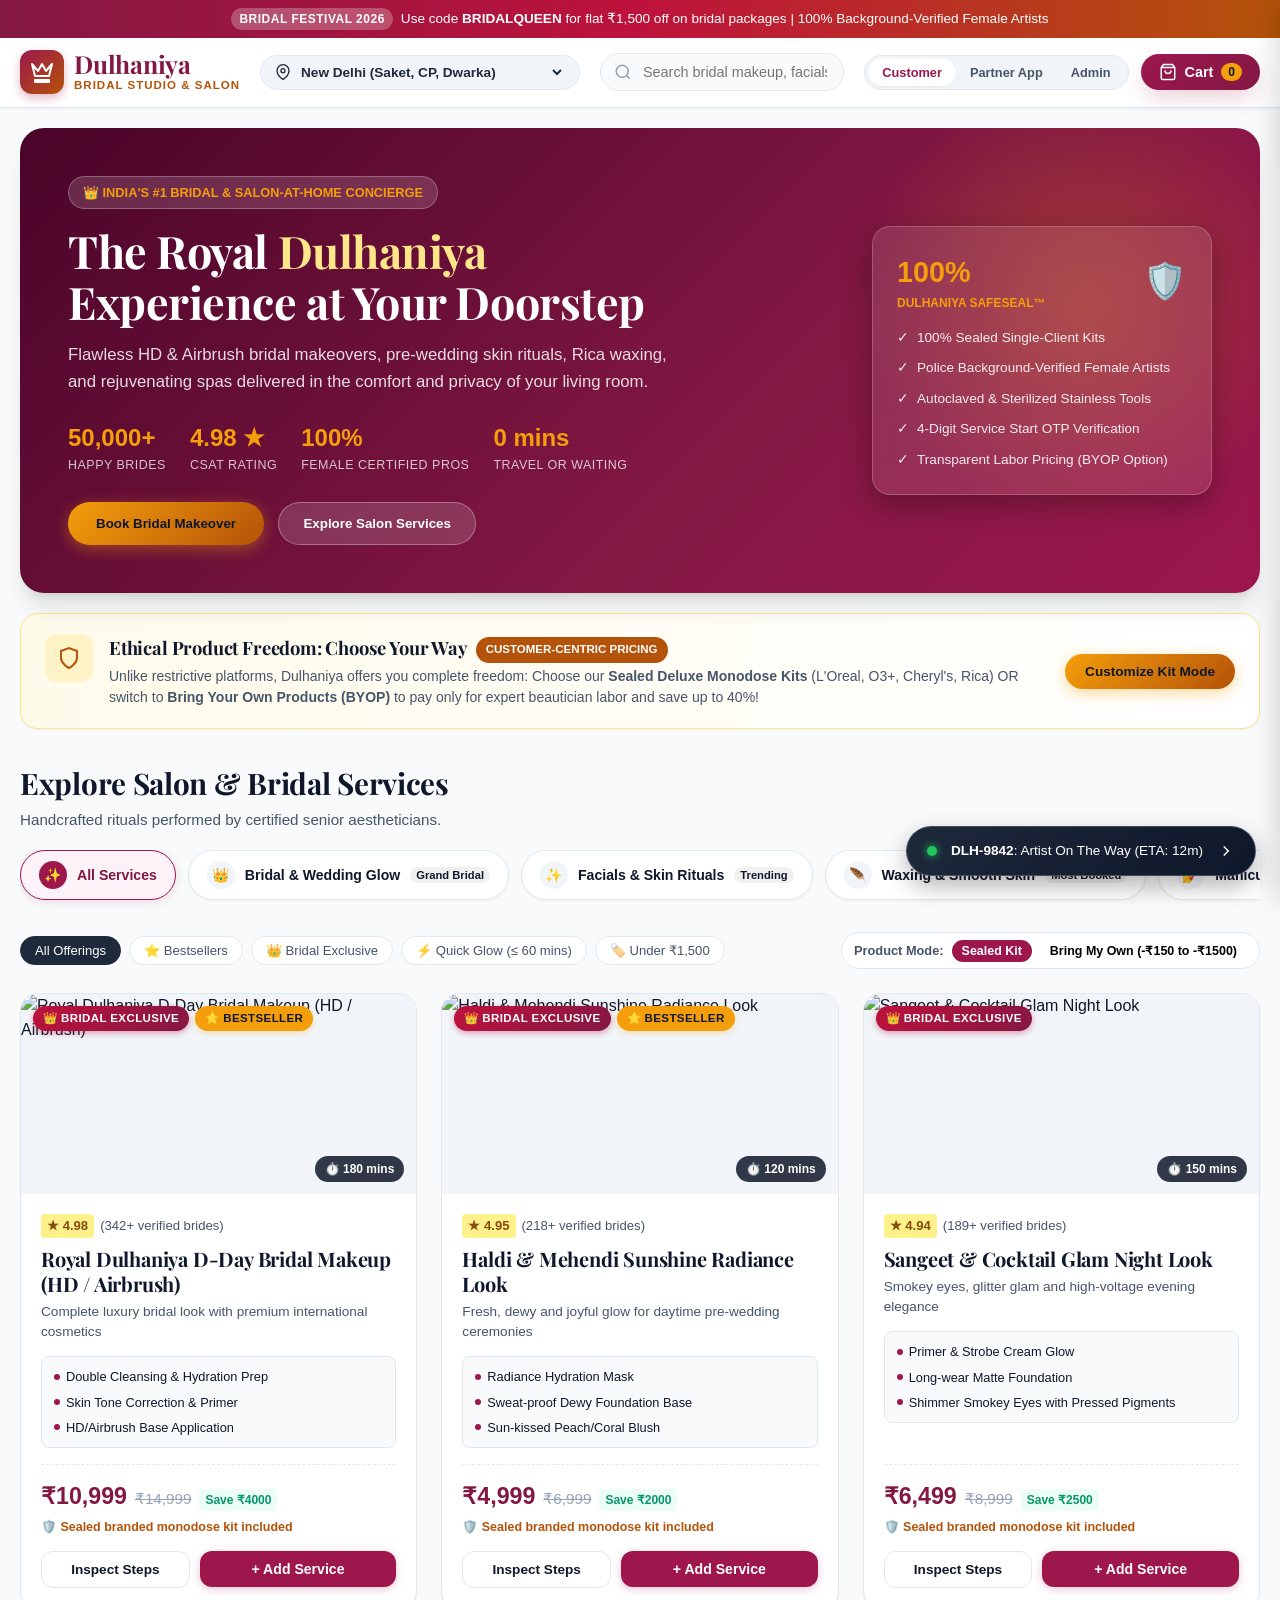
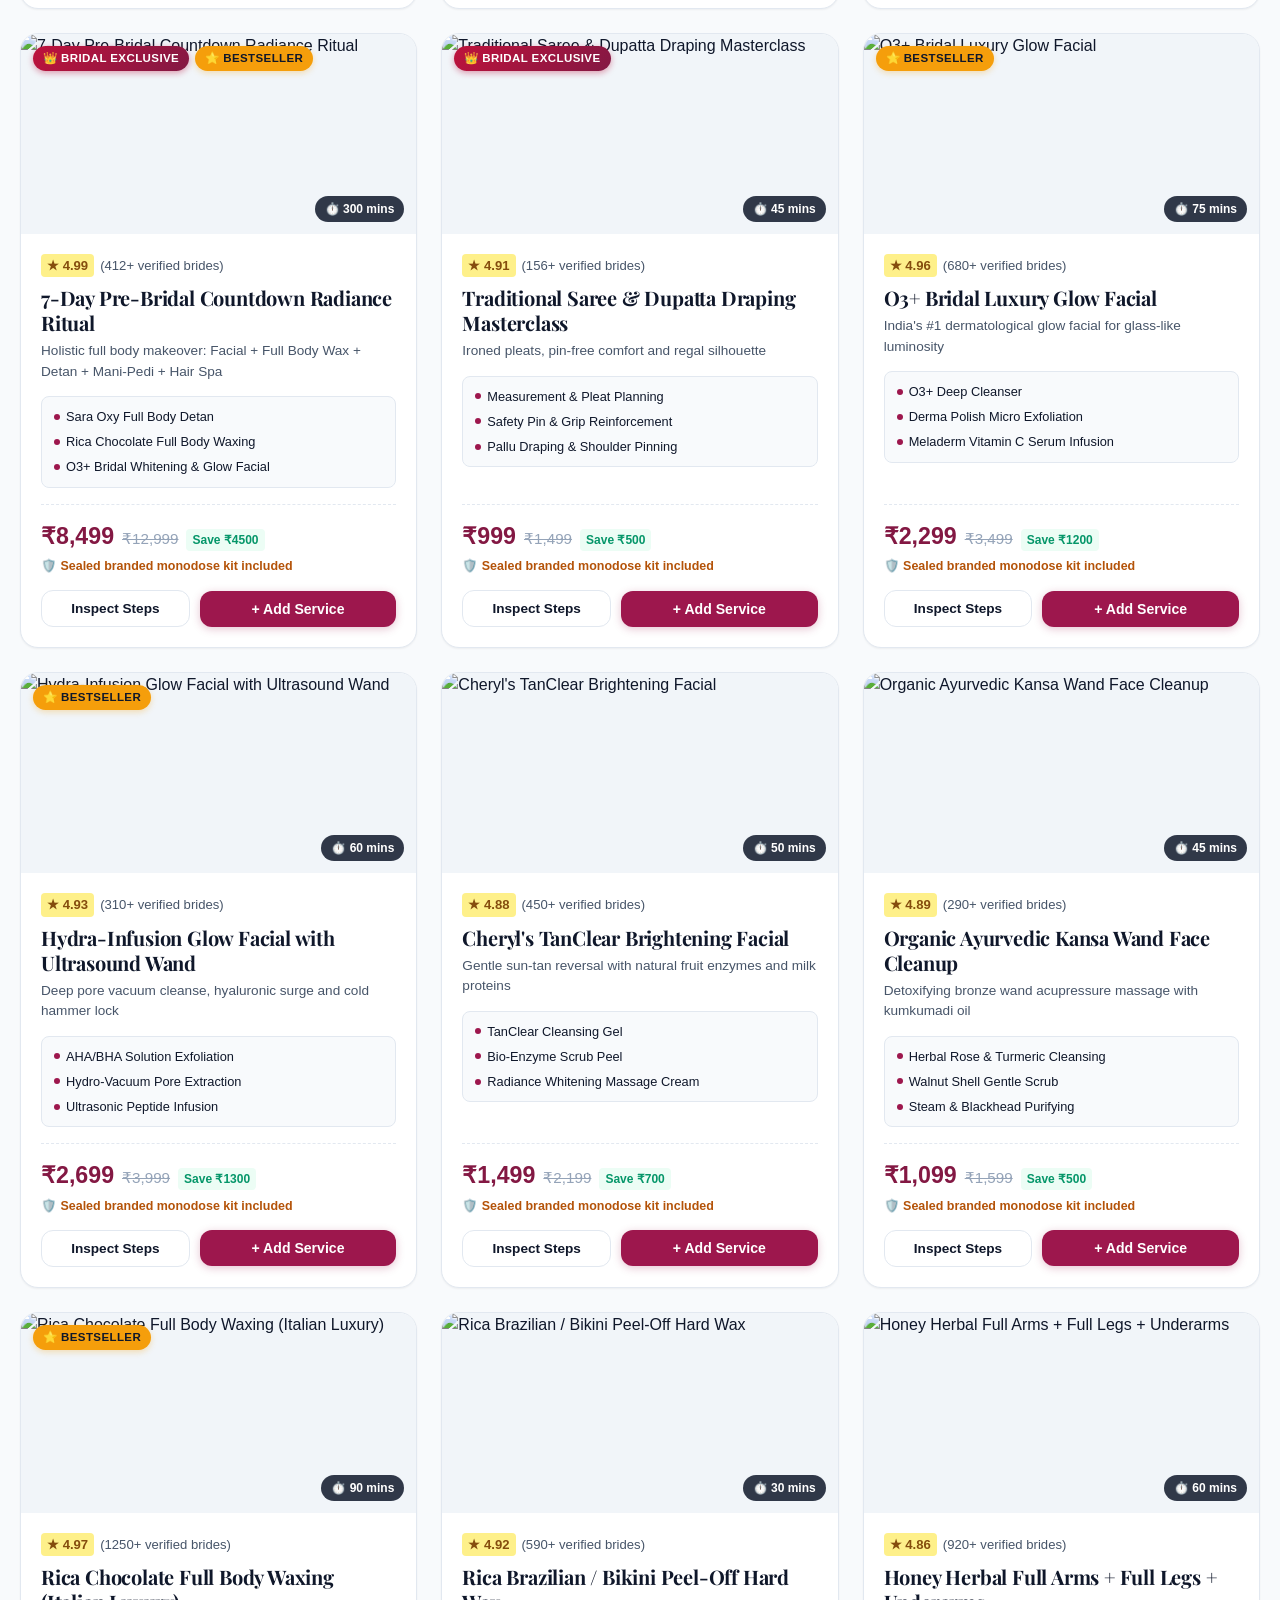
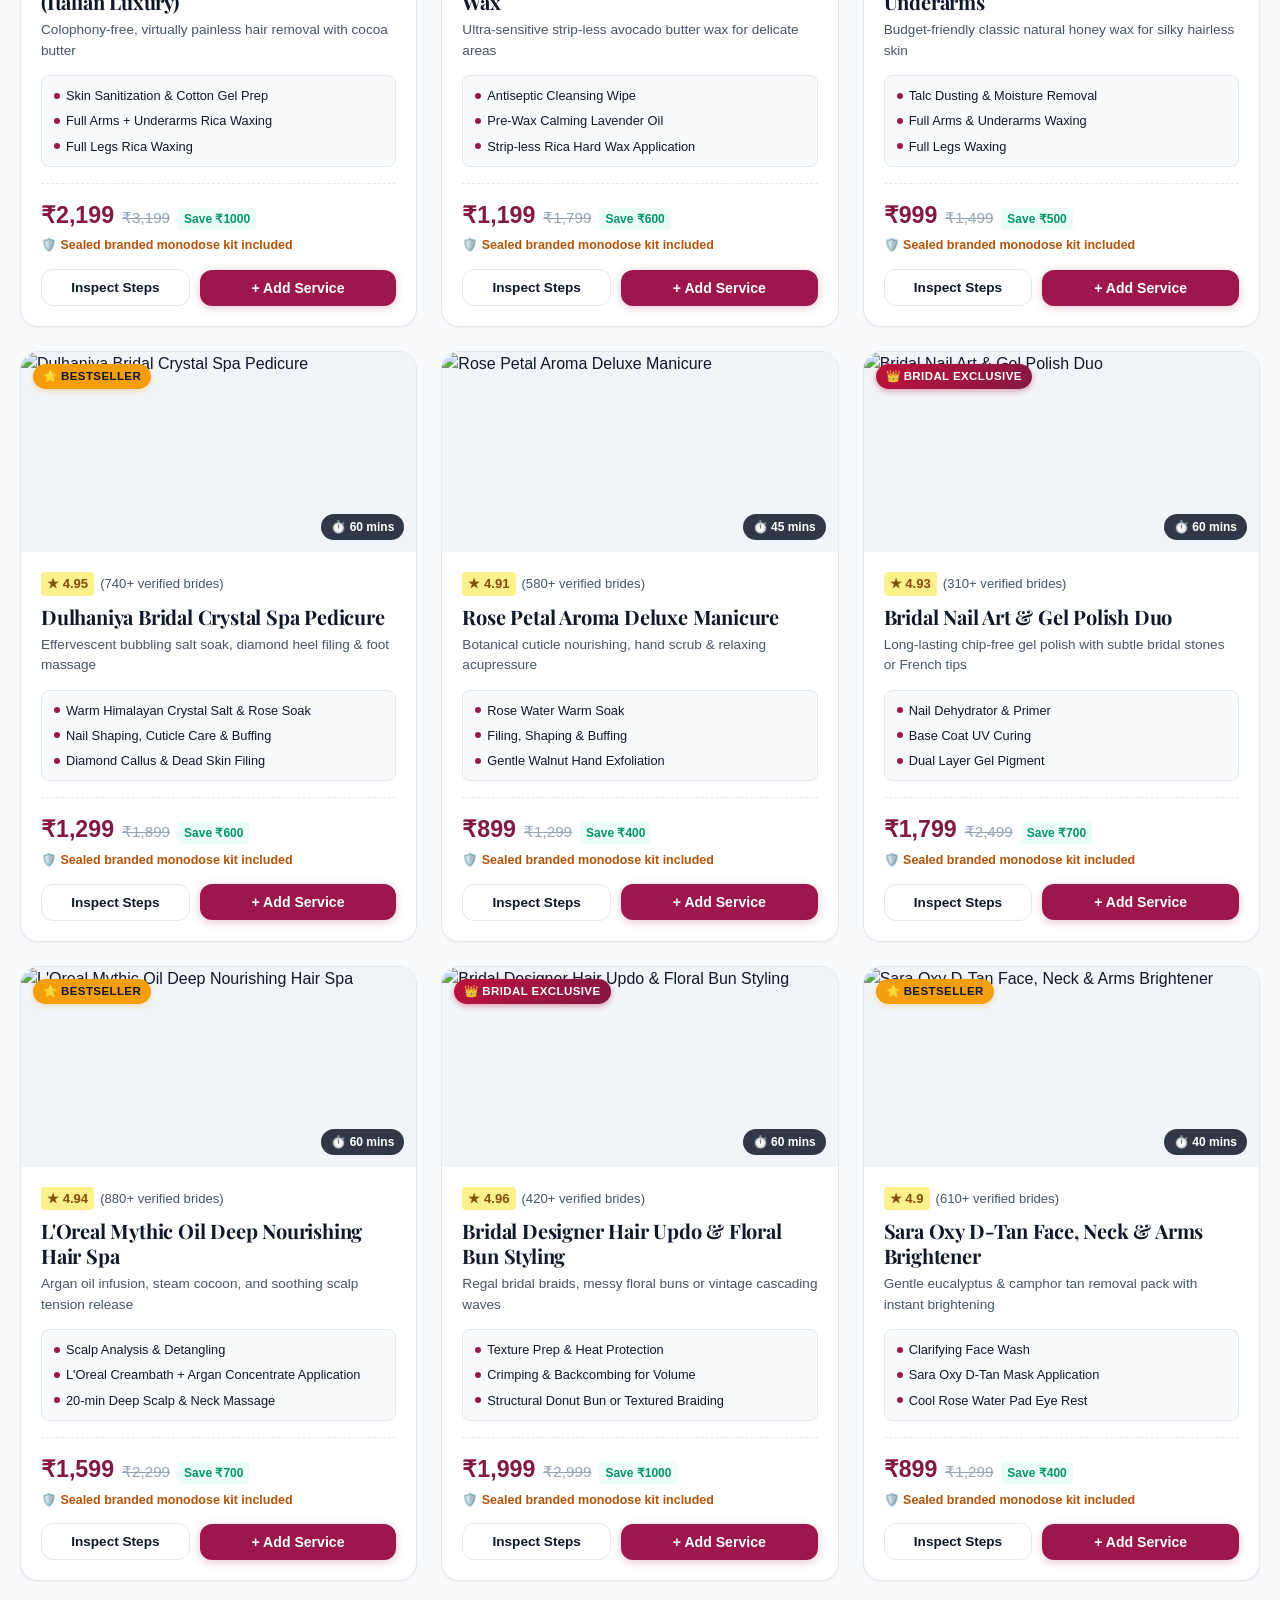
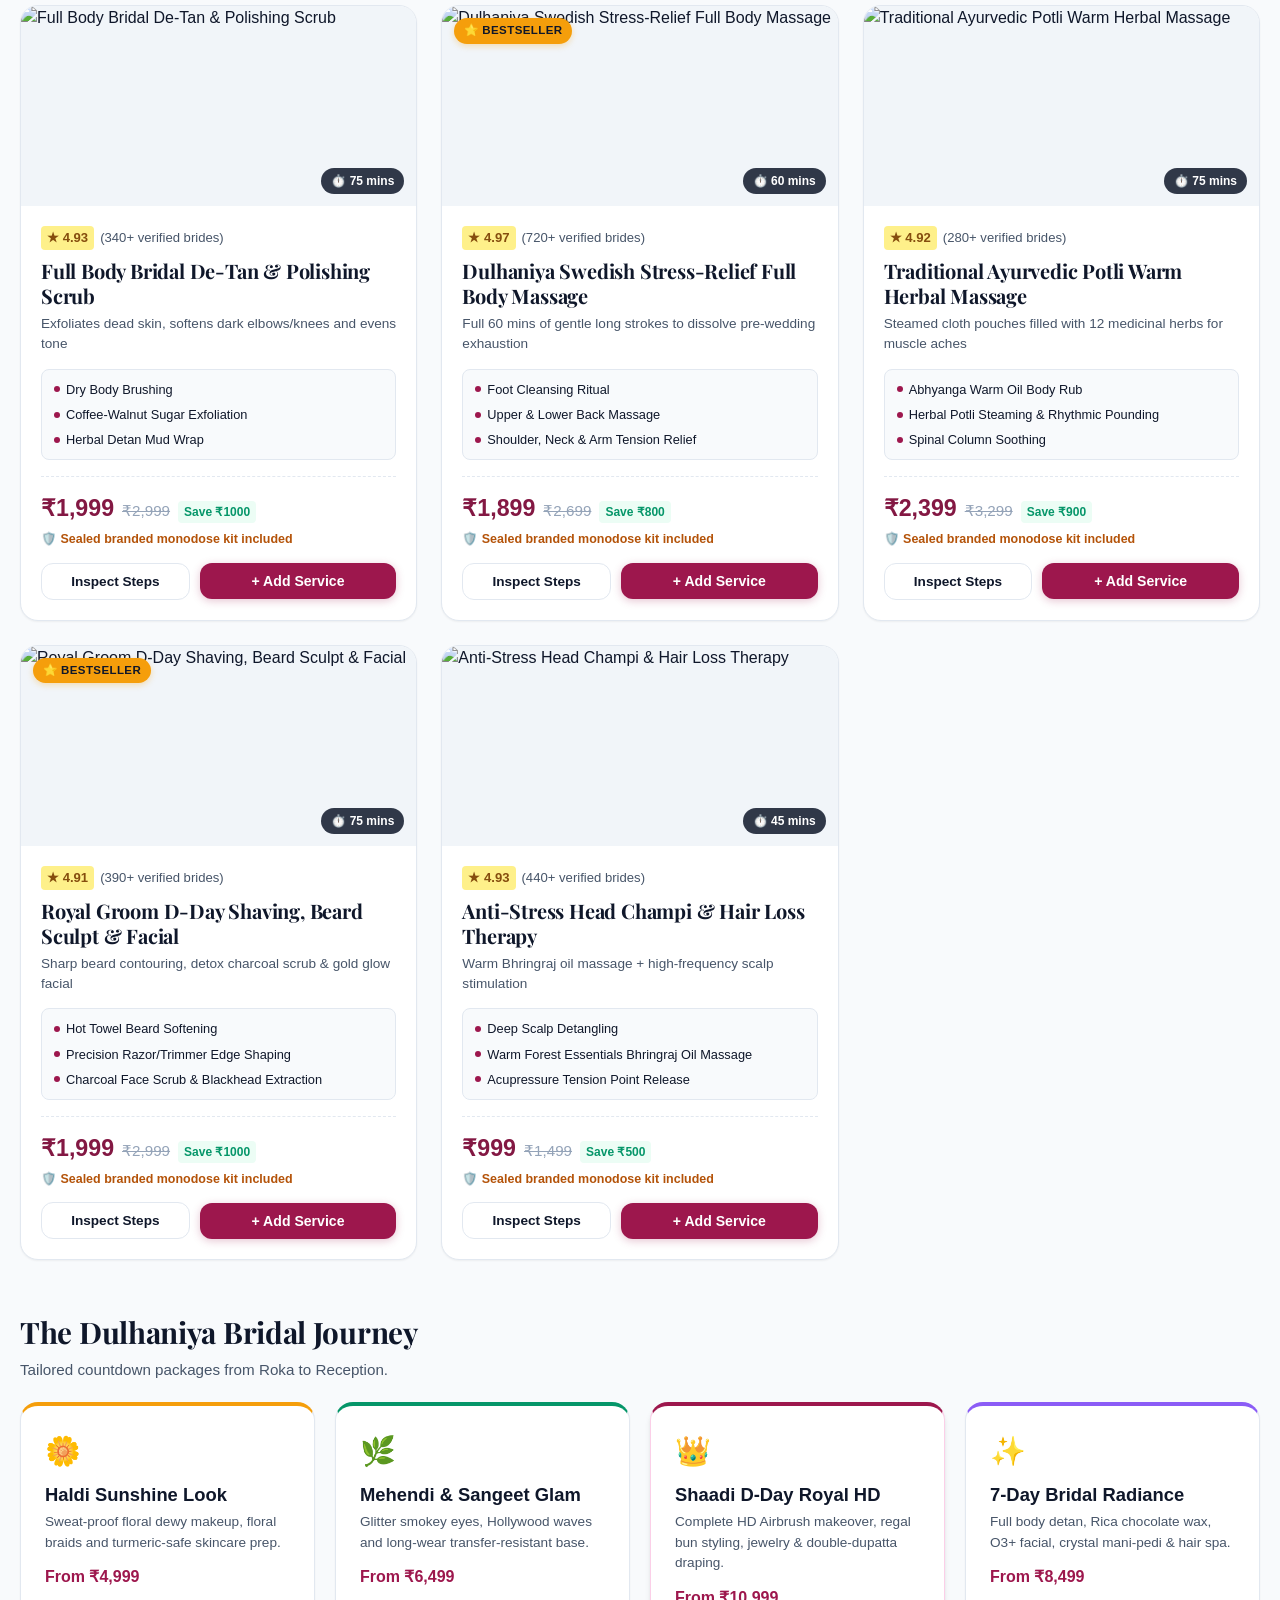
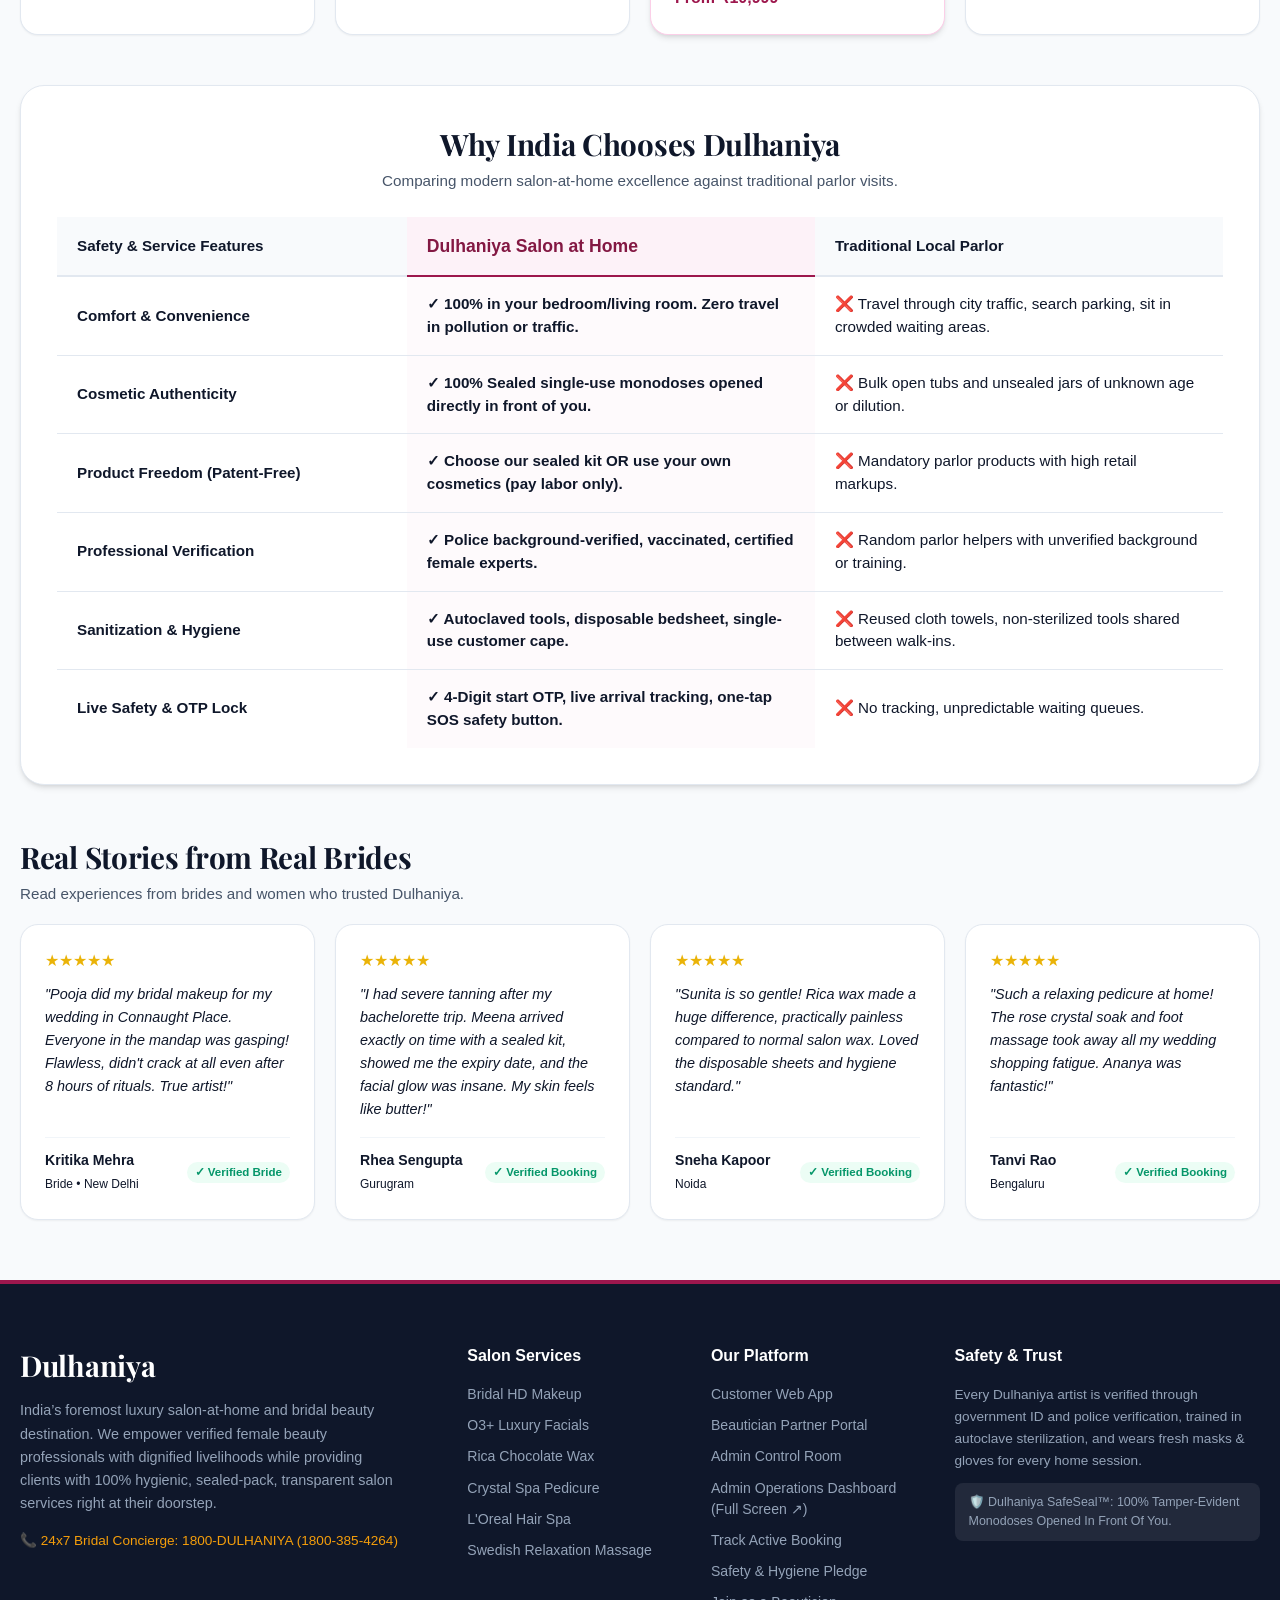
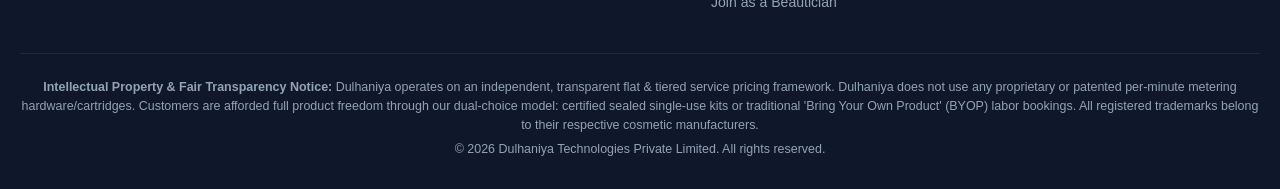
==== commit 92148658: "Add dedicated Admin UI, SEO keywords with JSON-LD schemas, product instructions, GTM gig acquisition" ====
--- a/public/index.html
+++ b/public/index.html
@@ -3,13 +3,122 @@
 <head>
   <meta charset="UTF-8" />
   <meta name="viewport" content="width=device-width, initial-scale=1.0" />
-  <title>Dulhaniya - Luxury Salon & Bridal Studio at Home</title>
-  <meta name="description" content="India's premier bridal makeover and salon-at-home service. Transparent pricing, verified female beauticians, sealed monodose kits, and 100% hygiene." />
+  <title>Dulhaniya™ - Luxury Salon & Bridal Studio at Home | Verified Artists & Fair Pricing</title>
   
+  <!-- SEO Primary Meta Tags -->
+  <meta name="title" content="Dulhaniya™ - Luxury Salon & Bridal Studio at Home | Verified Artists & Fair Pricing" />
+  <meta name="description" content="Book India's top luxury bridal makeover and salon-at-home services across Delhi NCR, Mumbai, Bengaluru & Jaipur. 100% police-verified female beauticians, sealed SafeSeal single-use monodose kits, transparent Bring-Your-Own-Product (BYOP) labor pricing, and real-time OTP tracking." />
+  <meta name="keywords" content="bridal makeup at home, salon at home, wedding makeup artist Delhi NCR, bridal studio at home, O3+ facial price at home, Rica chocolate waxing home service, haldi mehendi makeup artist, airbrush bridal makeup, pre bridal packages at home, SafeSeal hygienic salon" />
+  <meta name="author" content="Dulhaniya Technologies Private Limited" />
+  <meta name="robots" content="index, follow, max-image-preview:large, max-snippet:-1, max-video-preview:-1" />
+  <link rel="canonical" href="https://dulhaniya.app/" />
+
+  <!-- Open Graph / Facebook -->
+  <meta property="og:type" content="website" />
+  <meta property="og:url" content="https://dulhaniya.app/" />
+  <meta property="og:title" content="Dulhaniya™ - Luxury Salon & Bridal Studio at Home" />
+  <meta property="og:description" content="Experience 5-star bridal rituals, HD airbrush makeovers, O3+ glow facials, and painless waxing in the comfort of your home. 100% verified artists with transparent labor pricing." />
+  <meta property="og:image" content="https://images.unsplash.com/photo-1617627143750-d86bc21e42bb?auto=format&fit=crop&w=1200&h=630&q=85" />
+  <meta property="og:locale" content="en_IN" />
+  <meta property="og:site_name" content="Dulhaniya" />
+
+  <!-- Twitter Card -->
+  <meta name="twitter:card" content="summary_large_image" />
+  <meta name="twitter:url" content="https://dulhaniya.app/" />
+  <meta name="twitter:title" content="Dulhaniya™ - Luxury Salon & Bridal Studio at Home" />
+  <meta name="twitter:description" content="India's leading bridal beauty & salon-at-home destination. Tamper-evident kits opened in front of you." />
+  <meta name="twitter:image" content="https://images.unsplash.com/photo-1617627143750-d86bc21e42bb?auto=format&fit=crop&w=1200&h=630&q=85" />
+
+  <!-- JSON-LD Structured Data: BeautySalon & LocalBusiness -->
+  <script type="application/ld+json">
+  {
+    "@context": "https://schema.org",
+    "@type": "BeautySalon",
+    "name": "Dulhaniya Luxury Salon & Bridal Studio at Home",
+    "image": "https://images.unsplash.com/photo-1617627143750-d86bc21e42bb?auto=format&fit=crop&w=1200&q=80",
+    "@id": "https://dulhaniya.app",
+    "url": "https://dulhaniya.app",
+    "telephone": "+91-1800-385-4264",
+    "priceRange": "₹499 - ₹14,999",
+    "currenciesAccepted": "INR",
+    "paymentAccepted": "Cash, Credit Card, UPI, Google Pay, PhonePe",
+    "address": {
+      "@type": "PostalAddress",
+      "streetAddress": "Connaught Place, Saket, Golf Course Road",
+      "addressLocality": "New Delhi & NCR",
+      "addressRegion": "Delhi",
+      "postalCode": "110001",
+      "addressCountry": "IN"
+    },
+    "geo": {
+      "@type": "GeoCoordinates",
+      "latitude": 28.6139,
+      "longitude": 77.2090
+    },
+    "openingHoursSpecification": {
+      "@type": "OpeningHoursSpecification",
+      "dayOfWeek": [
+        "Monday", "Tuesday", "Wednesday", "Thursday", "Friday", "Saturday", "Sunday"
+      ],
+      "opens": "07:00",
+      "closes": "22:00"
+    },
+    "aggregateRating": {
+      "@type": "AggregateRating",
+      "ratingValue": "4.98",
+      "reviewCount": "1420",
+      "bestRating": "5",
+      "worstRating": "1"
+    }
+  }
+  </script>
+
+  <!-- JSON-LD Structured Data: FAQPage -->
+  <script type="application/ld+json">
+  {
+    "@context": "https://schema.org",
+    "@type": "FAQPage",
+    "mainEntity": [
+      {
+        "@type": "Question",
+        "name": "How does the Bring-Your-Own-Product (BYOP) labor pricing work at Dulhaniya?",
+        "acceptedAnswer": {
+          "@type": "Answer",
+          "text": "Dulhaniya champions transparent, ethical pricing. If you already own high-end cosmetics or skincare (such as your own MAC, Huda Beauty, or specialized dermatological creams), simply select 'Bring Your Own Product' at checkout. We deduct the full retail product kit cost and charge only for our certified artist's expert labor."
+        }
+      },
+      {
+        "@type": "Question",
+        "name": "Are Dulhaniya beauticians background-verified and trained?",
+        "acceptedAnswer": {
+          "@type": "Answer",
+          "text": "Yes, 100% of Dulhaniya beauticians undergo government Aadhaar/Voter ID verification, police criminal background checks, double-vaccination audits, and autoclave/UV sterilization certification before their first home booking."
+        }
+      },
+      {
+        "@type": "Question",
+        "name": "What safety guarantees are provided with Dulhaniya single-use kits?",
+        "acceptedAnswer": {
+          "@type": "Answer",
+          "text": "Every Dulhaniya Sealed Kit is tamper-evident with a hologram seal that is broken open exclusively in front of you. All cotton rolls, wax strips, disposable bedsheets, and wooden spatulas are single-use biodegradable disposables."
+        }
+      },
+      {
+        "@type": "Question",
+        "name": "How does the 4-digit OTP live tracking work?",
+        "acceptedAnswer": {
+          "@type": "Answer",
+          "text": "Upon booking, you receive a secret 4-digit OTP. When the certified beautician arrives at your doorstep, you inspect her credentials and share the OTP. The service timer and safe mode only begin once the OTP is successfully entered on her partner app."
+        }
+      }
+    ]
+  }
+  </script>
+
   <!-- Google Fonts for Editorial Luxury Feel -->
   <link rel="preconnect" href="https://fonts.googleapis.com" />
   <link rel="preconnect" href="https://fonts.gstatic.com" crossorigin />
-  <link href="https://fonts.googleapis.com/css2?family=Playfair+Display:ital,wght@0,600;0,700;0,900;1,600&display=swap" rel="stylesheet" />
+  <link href="https://fonts.googleapis.com/css2?family=Playfair+Display:ital,wght@0,600;0,700;0,900;1,600&family=Plus+Jakarta+Sans:wght@400;500;600;700;800&display=swap" rel="stylesheet" />
 
   <link rel="stylesheet" href="css/styles.css" />
 </head>
@@ -840,6 +949,7 @@
           <li><a href="#" onclick="App.setViewMode('customer'); return false;">Customer Web App</a></li>
           <li><a href="#" onclick="App.setViewMode('partner'); return false;">Beautician Partner Portal</a></li>
           <li><a href="#" onclick="App.setViewMode('admin'); return false;">Admin Control Room</a></li>
+          <li><a href="admin.html">Admin Operations Dashboard (Full Screen ↗)</a></li>
           <li><a href="#" onclick="Tracker.openTracker(); return false;">Track Active Booking</a></li>
           <li><a href="#">Safety & Hygiene Pledge</a></li>
           <li><a href="#">Join as a Beautician</a></li>
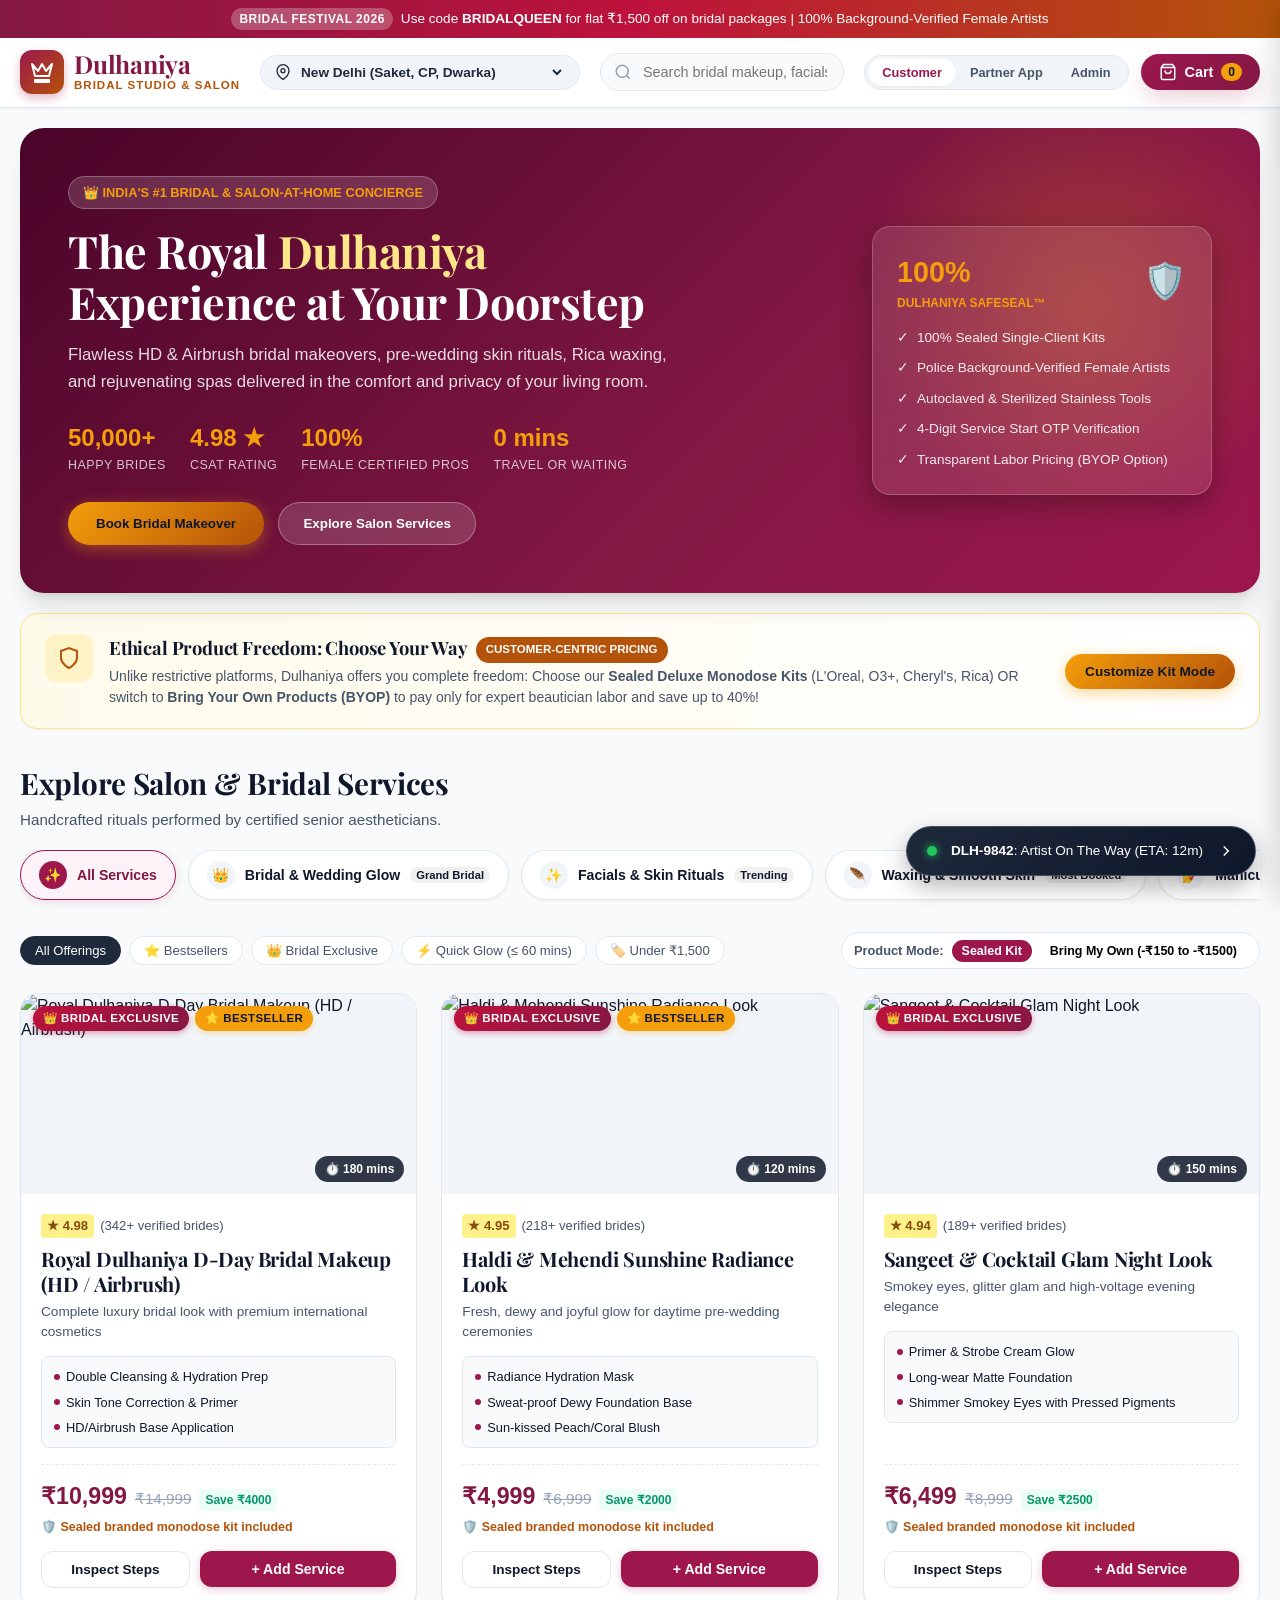
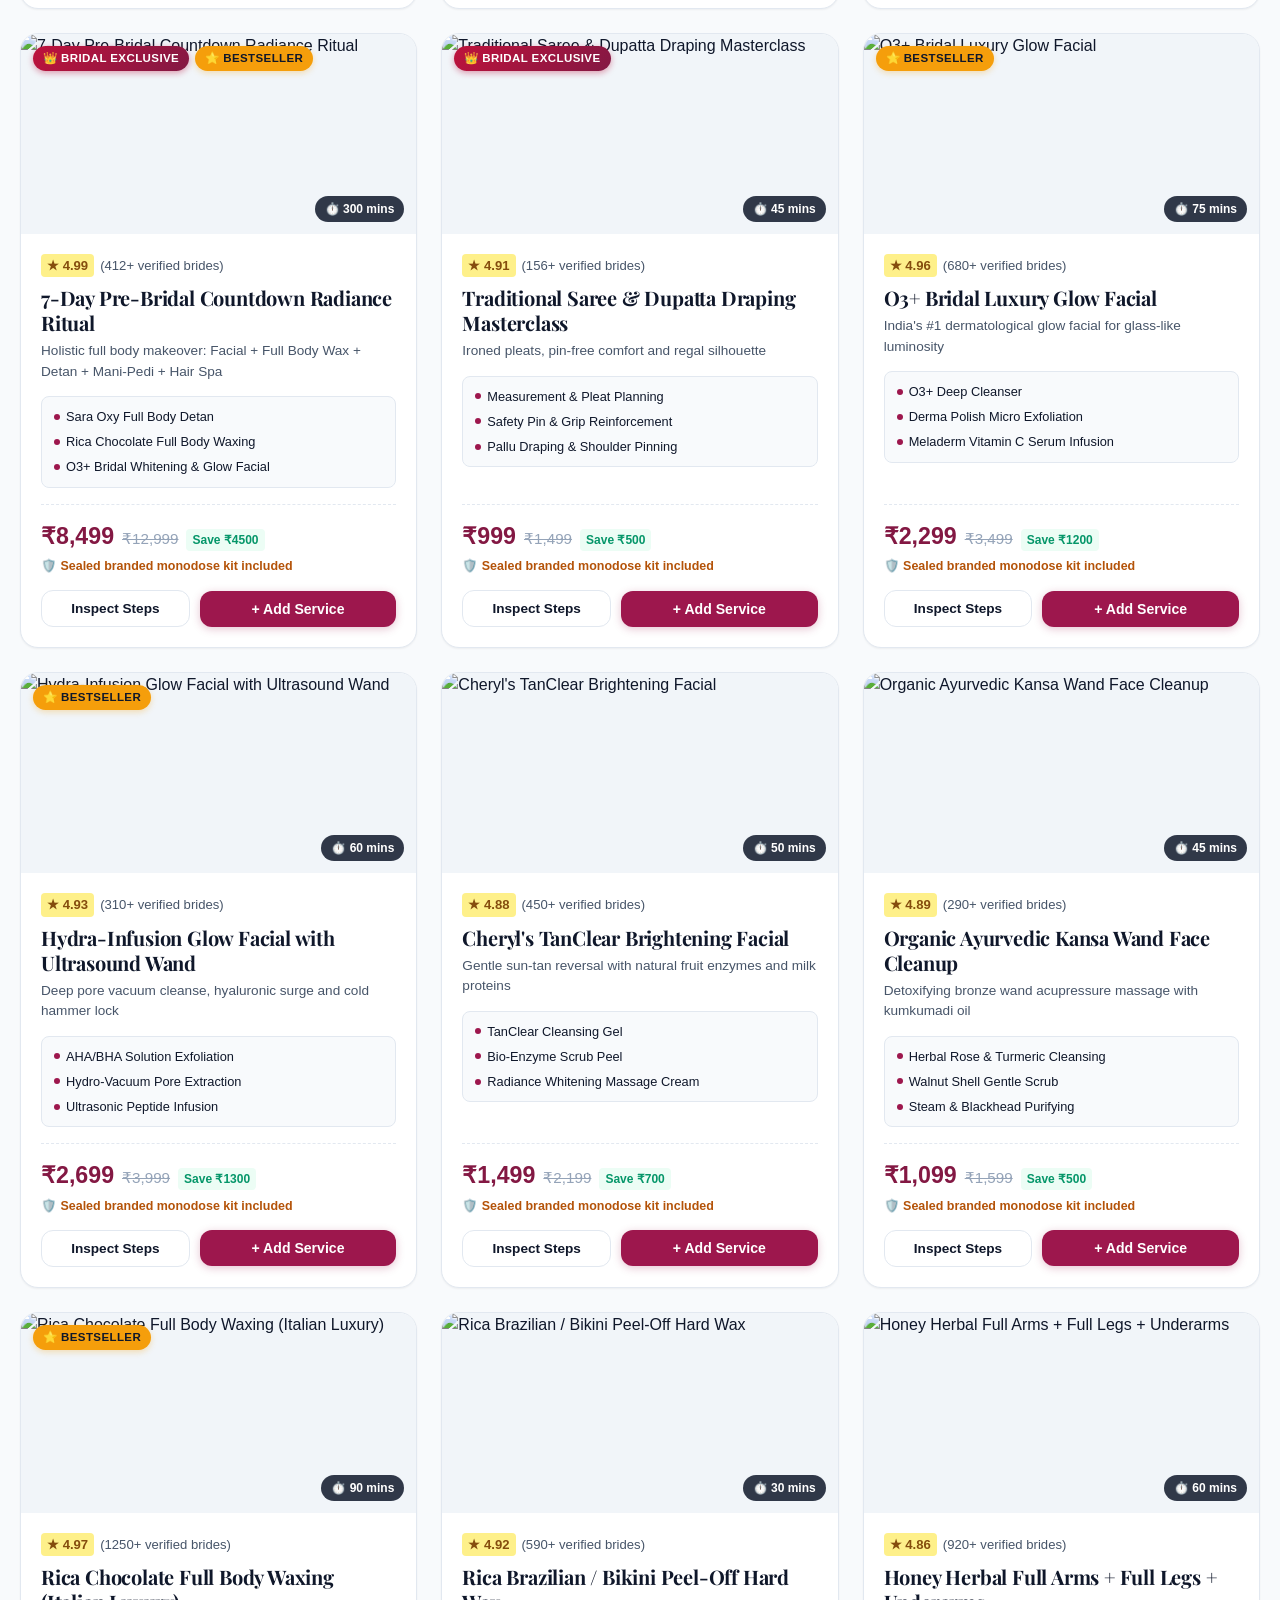
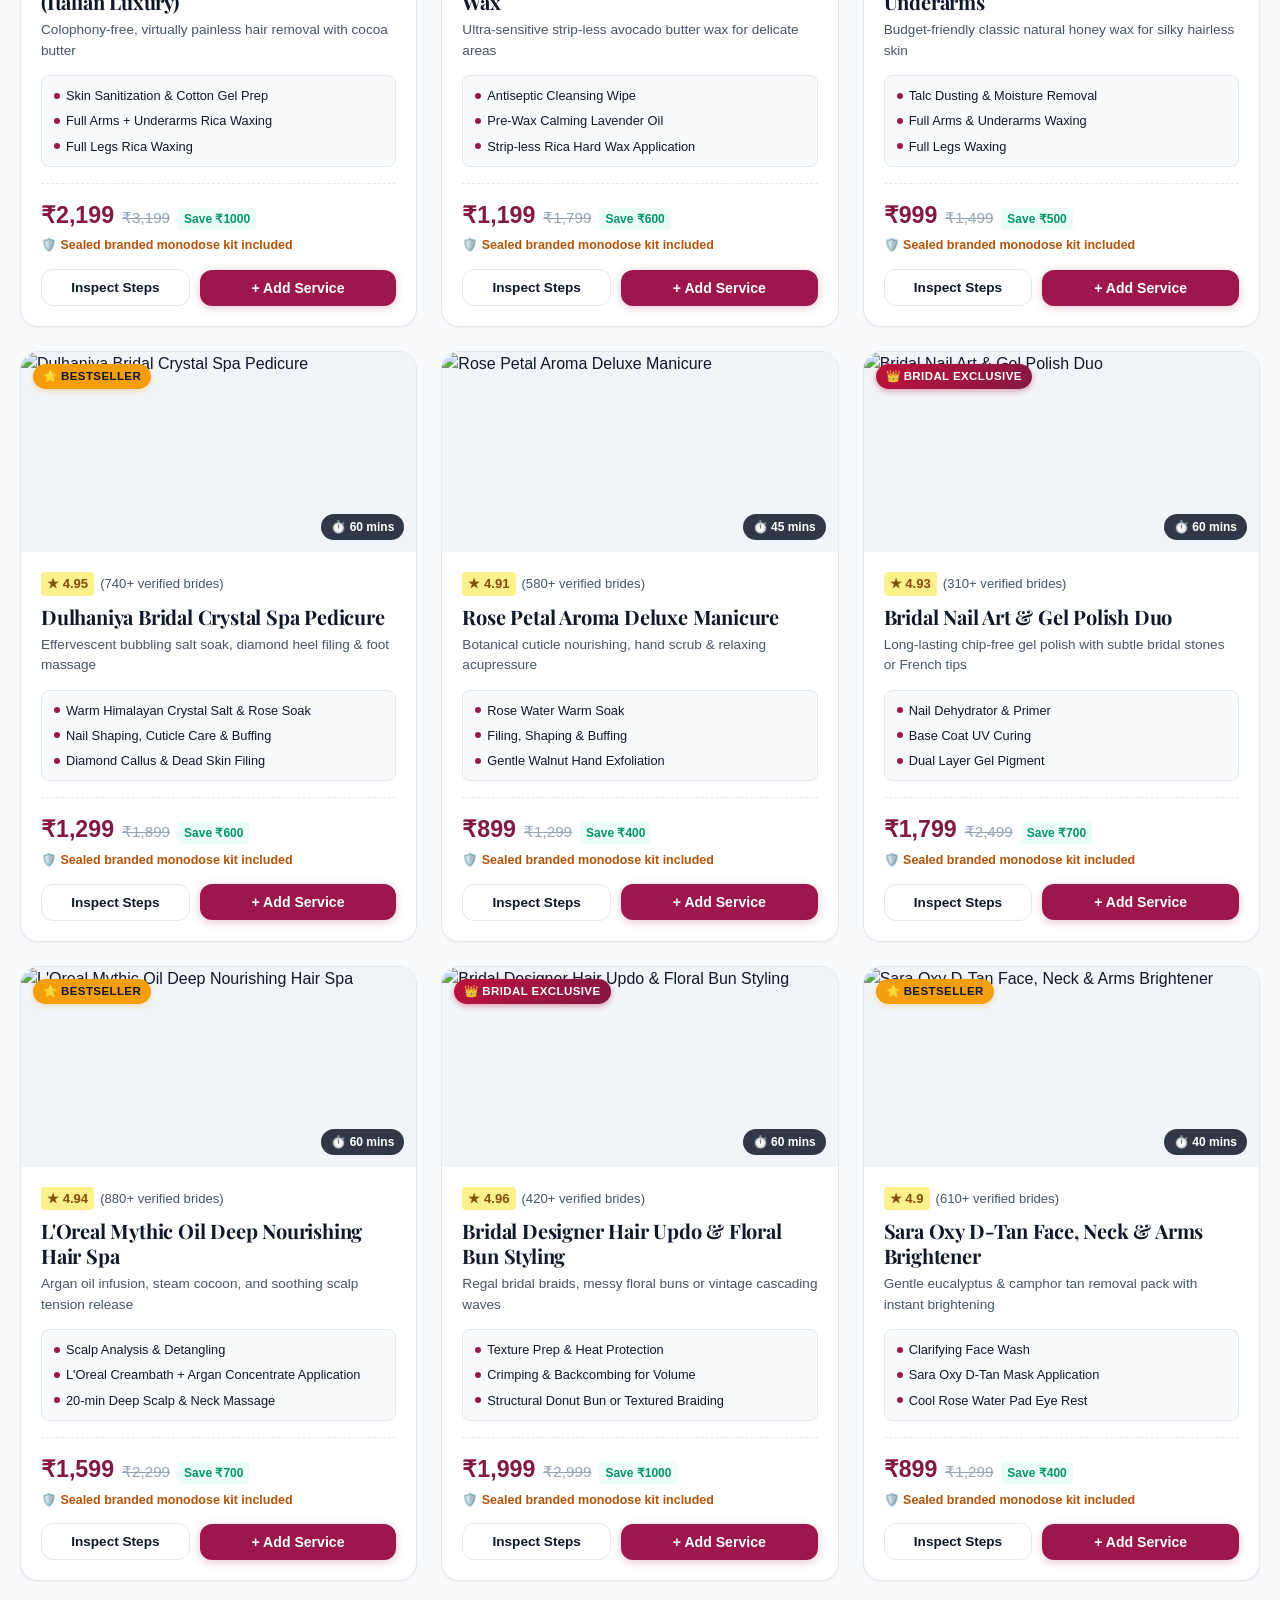
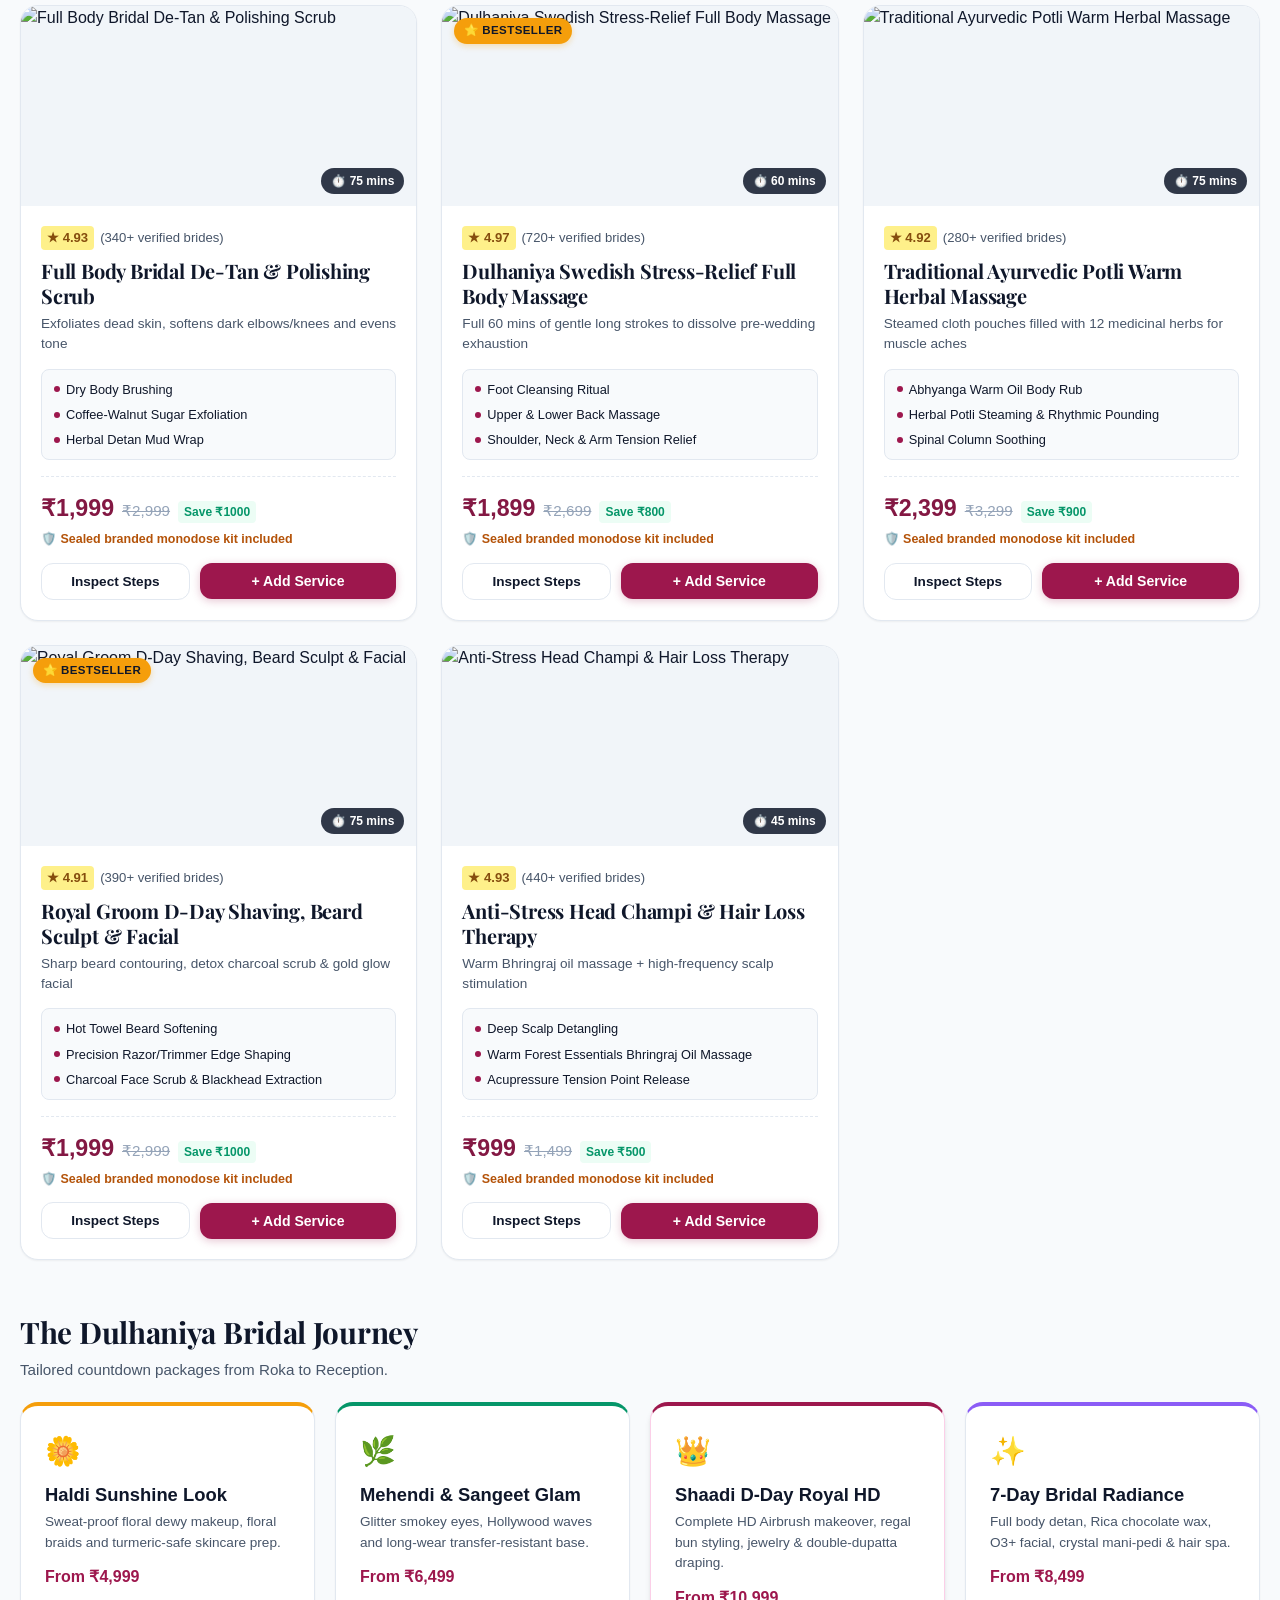
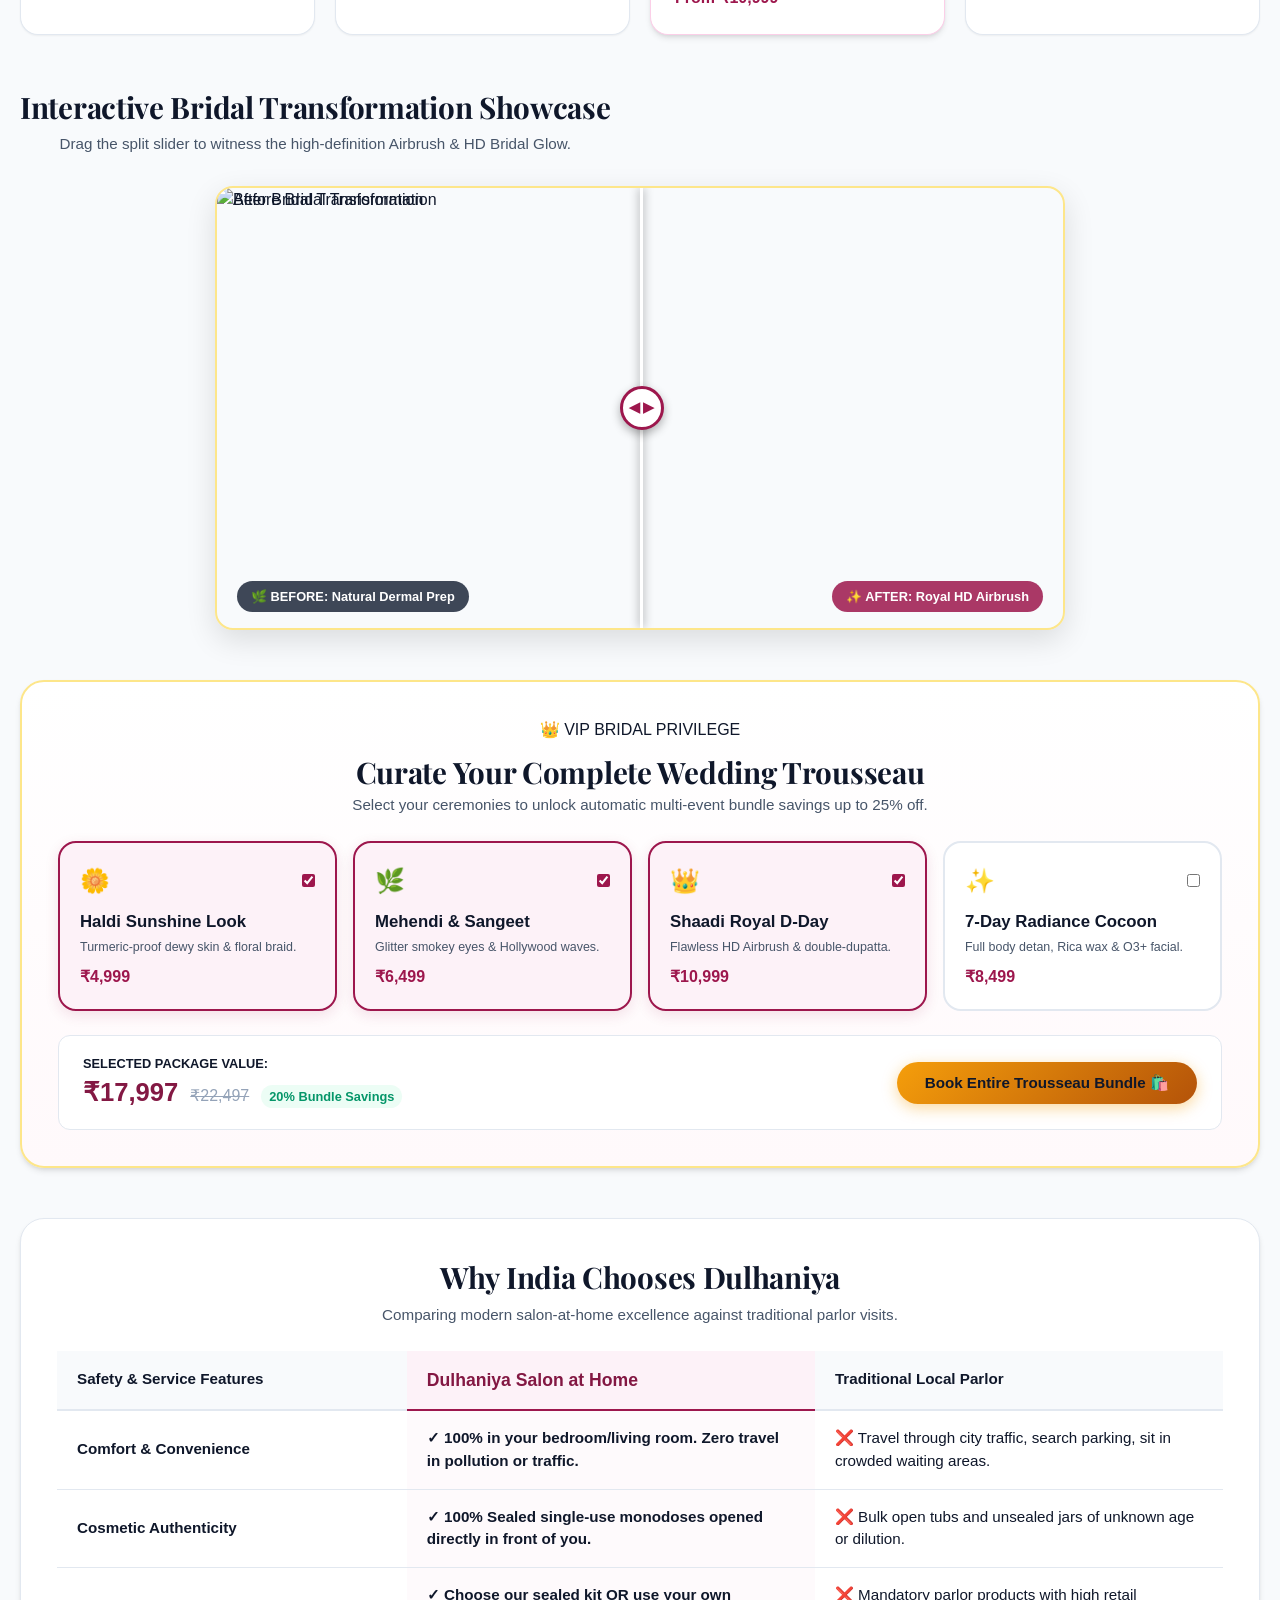
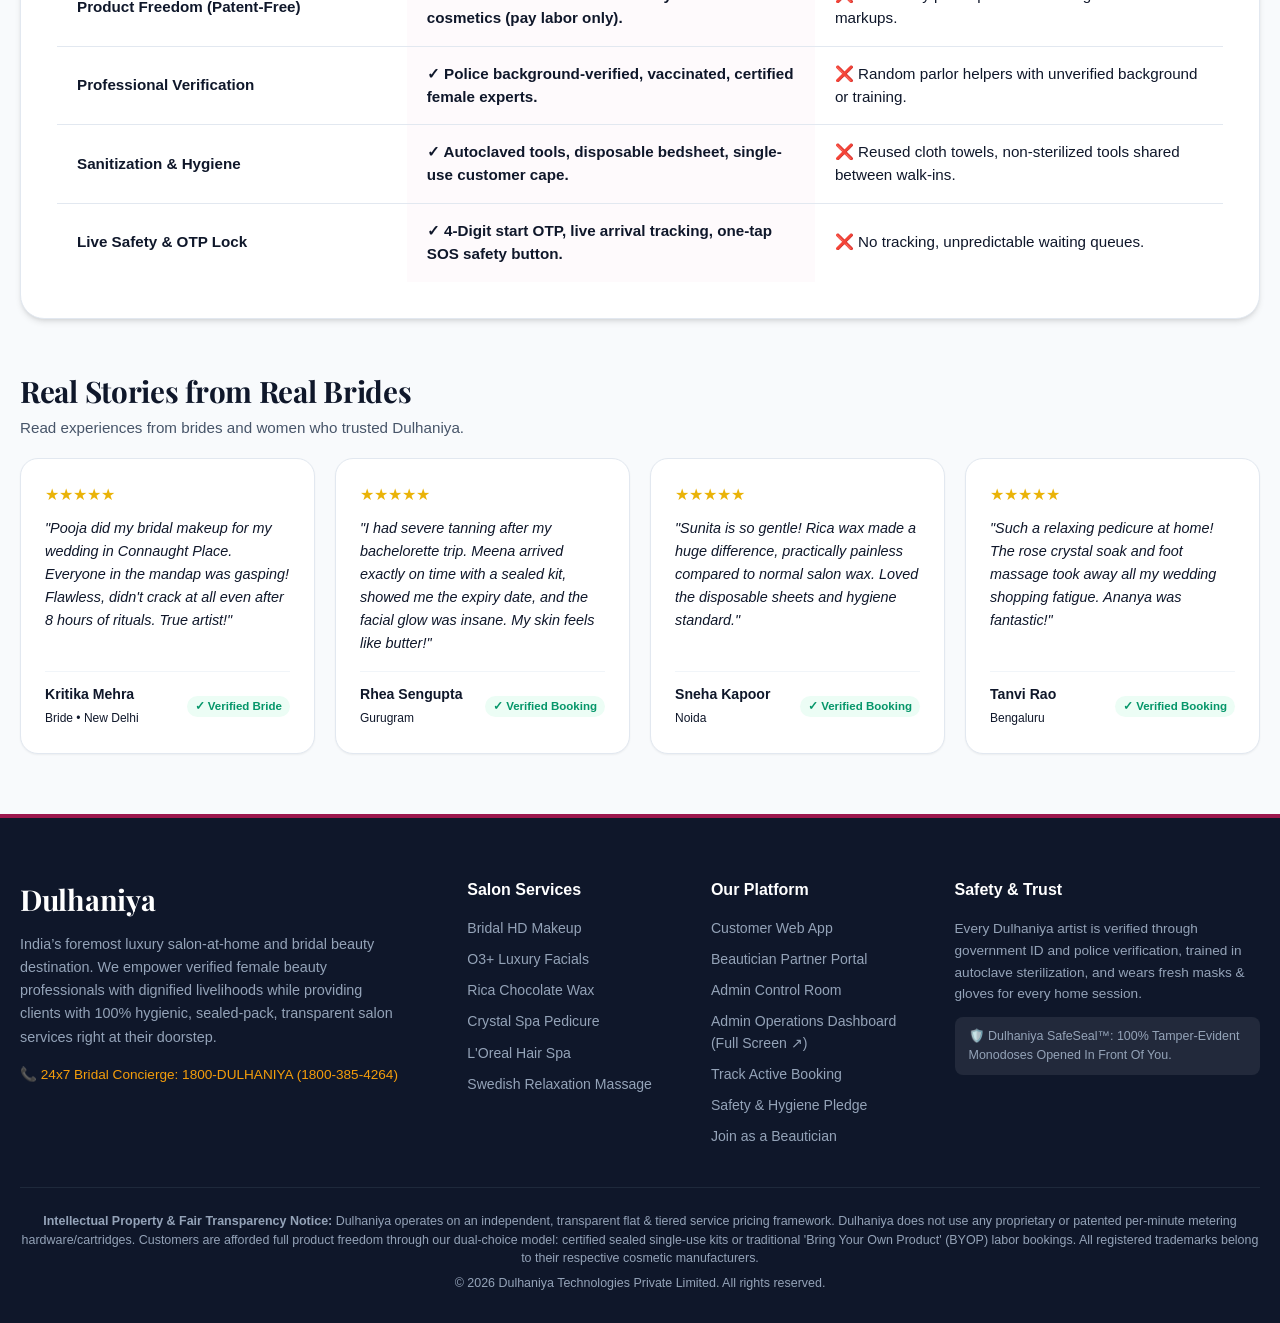
==== commit bc99b3de: "Hour 1 Milestone: Add Netlify serverless functions, PWA offline manifest & service worker, interacti" ====
--- a/public/index.html
+++ b/public/index.html
@@ -120,6 +120,13 @@
   <link rel="preconnect" href="https://fonts.gstatic.com" crossorigin />
   <link href="https://fonts.googleapis.com/css2?family=Playfair+Display:ital,wght@0,600;0,700;0,900;1,600&family=Plus+Jakarta+Sans:wght@400;500;600;700;800&display=swap" rel="stylesheet" />
 
+    <!-- Progressive Web App (PWA) Manifest & Meta -->
+  <link rel="manifest" href="manifest.json" />
+  <meta name="theme-color" content="#9d174d" />
+  <meta name="apple-mobile-web-app-capable" content="yes" />
+  <meta name="apple-mobile-web-app-status-bar-style" content="default" />
+  <meta name="apple-mobile-web-app-title" content="Dulhaniya" />
+
   <link rel="stylesheet" href="css/styles.css" />
 </head>
 <body>
@@ -201,6 +208,21 @@
   <!-- ================= CUSTOMER VIEW ================= -->
   <main id="customer-view-container">
 
+    <!-- PWA Install Prompt Banner -->
+    <div id="pwa-install-banner" class="pwa-install-banner">
+      <div style="display:flex; align-items:center; gap:12px;">
+        <span style="font-size:1.8rem;">👑</span>
+        <div>
+          <strong style="font-size:0.95rem;">Install Dulhaniya App</strong>
+          <p style="font-size:0.8rem; margin:0; opacity:0.9;">Fast 1-tap booking, live GPS tracking and offline catalog access.</p>
+        </div>
+      </div>
+      <div style="display:flex; align-items:center; gap:10px;">
+        <button id="pwa-install-btn" class="pwa-btn-install" onclick="App.installPWA()">Install</button>
+        <button onclick="document.getElementById('pwa-install-banner').style.display='none'" style="background:transparent; border:none; color:#fff; font-size:1.2rem; cursor:pointer;">✕</button>
+      </div>
+    </div>
+
     <!-- Hero Section -->
     <section class="hero-section">
       <div class="hero-card">
@@ -383,6 +405,110 @@
           <h4 style="margin:8px 0 4px; font-size:1.15rem;">7-Day Bridal Radiance</h4>
           <p style="font-size:0.85rem; color:var(--slate-600); margin-bottom:12px;">Full body detan, Rica chocolate wax, O3+ facial, crystal mani-pedi & hair spa.</p>
           <span style="font-weight:700; color:var(--primary);">From ₹8,499</span>
+        </div>
+      </div>
+    </section>
+
+    <!-- Interactive Before / After Bridal Transformation Showcase -->
+    <section class="comparison-section">
+      <div class="section-header" style="text-align:center;">
+        <div>
+          <h2>Interactive Bridal Transformation Showcase</h2>
+          <p>Drag the split slider to witness the high-definition Airbrush & HD Bridal Glow.</p>
+        </div>
+      </div>
+
+      <div class="split-compare-box">
+        <div class="split-img-wrapper" id="transformation-split-box">
+          <!-- After (Full Makeup Look) -->
+          <img class="split-img" src="https://images.unsplash.com/photo-1617627143750-d86bc21e42bb?auto=format&fit=crop&w=1200&q=80" alt="After Bridal Transformation" />
+          <div style="position:absolute; bottom:16px; right:20px; background:rgba(157,23,77,0.85); color:#fff; padding:6px 14px; border-radius:20px; font-weight:700; font-size:0.8rem; z-index:4;">
+            ✨ AFTER: Royal HD Airbrush
+          </div>
+
+          <!-- Before (Skin Prep / Raw Tone) -->
+          <div class="split-before" id="split-before-layer" style="clip-path: polygon(0 0, 50% 0, 50% 100%, 0 100%);">
+            <img class="split-img" src="https://images.unsplash.com/photo-1596704017254-9b121068fb31?auto=format&fit=crop&w=1200&q=80" alt="Before Bridal Transformation" />
+            <div style="position:absolute; bottom:16px; left:20px; background:rgba(30,41,59,0.85); color:#fff; padding:6px 14px; border-radius:20px; font-weight:700; font-size:0.8rem; z-index:4;">
+              🌿 BEFORE: Natural Dermal Prep
+            </div>
+          </div>
+
+          <!-- Divider Line & Drag Handle -->
+          <div class="split-divider-line" id="split-divider-line" style="left: 50%;">
+            <div class="split-handle">◀ ▶</div>
+          </div>
+
+          <!-- Invisible Range Slider -->
+          <input type="range" min="0" max="100" value="50" class="split-slider-input" id="transformation-range-input" oninput="App.updateSplitSlider(this.value)" />
+        </div>
+      </div>
+    </section>
+
+    <!-- Curate Your Complete Bridal Trousseau Customizer -->
+    <section class="comparison-section">
+      <div class="comparison-box" style="border: 2px solid var(--gold-border); background: linear-gradient(180deg, #ffffff 0%, #fff9fb 100%);">
+        <div style="text-align:center; margin-bottom:24px;">
+          <span class="badge-gold">👑 VIP BRIDAL PRIVILEGE</span>
+          <h2 style="font-size: 1.85rem; margin-top:8px;">Curate Your Complete Wedding Trousseau</h2>
+          <p style="color:var(--slate-600); font-size:0.95rem;">Select your ceremonies to unlock automatic multi-event bundle savings up to 25% off.</p>
+        </div>
+
+        <div style="display:grid; grid-template-columns:repeat(auto-fit, minmax(220px, 1fr)); gap:16px; margin-bottom:24px;" id="trousseau-cards-container">
+          <div class="trousseau-card selected" data-ceremony="haldi" data-price="4999" onclick="App.toggleTrousseau(this)">
+            <div style="display:flex; justify-content:space-between; align-items:center;">
+              <span style="font-size:1.5rem;">🌼</span>
+              <input type="checkbox" checked style="accent-color:var(--primary);" />
+            </div>
+            <h4 style="margin:10px 0 4px; font-size:1.05rem;">Haldi Sunshine Look</h4>
+            <p style="font-size:0.78rem; color:var(--slate-600); margin-bottom:8px;">Turmeric-proof dewy skin & floral braid.</p>
+            <strong style="color:var(--primary);">₹4,999</strong>
+          </div>
+
+          <div class="trousseau-card selected" data-ceremony="mehendi" data-price="6499" onclick="App.toggleTrousseau(this)">
+            <div style="display:flex; justify-content:space-between; align-items:center;">
+              <span style="font-size:1.5rem;">🌿</span>
+              <input type="checkbox" checked style="accent-color:var(--primary);" />
+            </div>
+            <h4 style="margin:10px 0 4px; font-size:1.05rem;">Mehendi & Sangeet</h4>
+            <p style="font-size:0.78rem; color:var(--slate-600); margin-bottom:8px;">Glitter smokey eyes & Hollywood waves.</p>
+            <strong style="color:var(--primary);">₹6,499</strong>
+          </div>
+
+          <div class="trousseau-card selected" data-ceremony="wedding" data-price="10999" onclick="App.toggleTrousseau(this)">
+            <div style="display:flex; justify-content:space-between; align-items:center;">
+              <span style="font-size:1.5rem;">👑</span>
+              <input type="checkbox" checked style="accent-color:var(--primary);" />
+            </div>
+            <h4 style="margin:10px 0 4px; font-size:1.05rem;">Shaadi Royal D-Day</h4>
+            <p style="font-size:0.78rem; color:var(--slate-600); margin-bottom:8px;">Flawless HD Airbrush & double-dupatta.</p>
+            <strong style="color:var(--primary);">₹10,999</strong>
+          </div>
+
+          <div class="trousseau-card" data-ceremony="prebridal" data-price="8499" onclick="App.toggleTrousseau(this)">
+            <div style="display:flex; justify-content:space-between; align-items:center;">
+              <span style="font-size:1.5rem;">✨</span>
+              <input type="checkbox" style="accent-color:var(--primary);" />
+            </div>
+            <h4 style="margin:10px 0 4px; font-size:1.05rem;">7-Day Radiance Cocoon</h4>
+            <p style="font-size:0.78rem; color:var(--slate-600); margin-bottom:8px;">Full body detan, Rica wax & O3+ facial.</p>
+            <strong style="color:var(--primary);">₹8,499</strong>
+          </div>
+        </div>
+
+        <!-- Dynamic Trousseau Calculator Summary Bar -->
+        <div style="background:var(--white); border:1px solid var(--slate-200); border-radius:var(--radius-md); padding:18px 24px; display:flex; flex-wrap:wrap; justify-content:space-between; align-items:center; gap:16px;">
+          <div>
+            <div style="font-size:0.8rem; color:var(--slate-500); text-transform:uppercase; font-weight:700;">Selected Package Value:</div>
+            <div style="display:flex; align-items:baseline; gap:12px;">
+              <span style="font-size:1.6rem; font-weight:800; color:var(--primary-dark);" id="trousseau-total-price">₹17,997</span>
+              <span style="font-size:1rem; color:var(--slate-400); text-decoration:line-through;" id="trousseau-original-price">₹22,497</span>
+              <span style="background:var(--emerald-subtle); color:var(--emerald); font-weight:700; font-size:0.8rem; padding:2px 8px; border-radius:12px;" id="trousseau-savings-badge">20% Bundle Savings</span>
+            </div>
+          </div>
+          <button class="btn-primary" style="padding:12px 28px; font-size:0.95rem;" onclick="App.addTrousseauToCart()">
+            Book Entire Trousseau Bundle 🛍️
+          </button>
         </div>
       </div>
     </section>
@@ -804,6 +930,16 @@
           </div>
         </div>
 
+        <!-- Action Row: WhatsApp Share & Luxury Invoice Voucher -->
+        <div style="display:flex; gap:10px; margin-bottom:14px;">
+          <button class="btn-secondary" style="flex:1; padding:10px; font-size:0.82rem; display:flex; align-items:center; justify-content:center; gap:6px;" onclick="Tracker.shareWhatsApp()">
+            <span>💬</span> Share on WhatsApp
+          </button>
+          <button class="btn-secondary" style="flex:1; padding:10px; font-size:0.82rem; display:flex; align-items:center; justify-content:center; gap:6px;" onclick="Tracker.printInvoice()">
+            <span>🖨️</span> Print Luxury Invoice
+          </button>
+        </div>
+
         <!-- Quick OTP Verification Test for Testing/Partner -->
         <div id="tracker-otp-verify-section" style="background:#f1f5f9; padding:12px; border-radius:var(--radius-md); margin-bottom:14px;">
           <div style="font-size:0.8rem; font-weight:700; margin-bottom:6px;">Simulate Start Service (Enter 4-Digit OTP):</div>
@@ -1011,5 +1147,38 @@
   <script src="js/admin.js"></script>
   <script src="js/app.js"></script>
 
+  <!-- Service Worker Registration for PWA -->
+  <script>
+    if ('serviceWorker' in navigator) {
+      window.addEventListener('load', () => {
+        navigator.serviceWorker.register('/sw.js').then((reg) => {
+          console.log('Dulhaniya PWA Service Worker active:', reg.scope);
+        }).catch((err) => {
+          console.warn('PWA registration error:', err);
+        });
+      });
+    }
+
+    // PWA Install Prompt Listener
+    let deferredPrompt;
+    window.addEventListener('beforeinstallprompt', (e) => {
+      e.preventDefault();
+      deferredPrompt = e;
+      const banner = document.getElementById('pwa-install-banner');
+      if (banner) banner.classList.add('visible');
+    });
+
+    window.App = window.App || {};
+    window.App.installPWA = async () => {
+      if (deferredPrompt) {
+        deferredPrompt.prompt();
+        const { outcome } = await deferredPrompt.userChoice;
+        console.log('PWA installation outcome:', outcome);
+        deferredPrompt = null;
+        const banner = document.getElementById('pwa-install-banner');
+        if (banner) banner.style.display = 'none';
+      }
+    };
+  </script>
 </body>
 </html>
--- a/public/css/styles.css
+++ b/public/css/styles.css
@@ -1804,3 +1804,125 @@
 .tab-btn.active {
   color: var(--primary) !important;
 }
+
+
+/* ================= PWA Install Banner ================= */
+.pwa-install-banner {
+  display: none;
+  background: linear-gradient(135deg, #831843 0%, #9d174d 100%);
+  color: #fff;
+  padding: 14px 22px;
+  border-radius: var(--radius-md);
+  margin: 16px 0;
+  align-items: center;
+  justify-content: space-between;
+  box-shadow: 0 4px 15px rgba(157, 23, 77, 0.25);
+  animation: fadeIn 0.4s ease-out;
+}
+.pwa-install-banner.visible {
+  display: flex;
+}
+.pwa-btn-install {
+  background: var(--gold);
+  color: var(--slate-900);
+  font-weight: 700;
+  padding: 8px 18px;
+  border-radius: 999px;
+  border: none;
+  cursor: pointer;
+  transition: transform 0.2s ease;
+}
+.pwa-btn-install:hover {
+  transform: scale(1.05);
+}
+
+/* ================= Bridal Transformation Comparison ================= */
+.split-compare-box {
+  position: relative;
+  width: 100%;
+  max-width: 850px;
+  margin: 30px auto;
+  border-radius: var(--radius-lg);
+  overflow: hidden;
+  box-shadow: 0 10px 30px rgba(0, 0, 0, 0.12);
+  user-select: none;
+  border: 2px solid var(--gold-border);
+}
+.split-img-wrapper {
+  position: relative;
+  width: 100%;
+  height: 440px;
+}
+.split-img {
+  position: absolute;
+  top: 0;
+  left: 0;
+  width: 100%;
+  height: 100%;
+  object-fit: cover;
+}
+.split-before {
+  position: absolute;
+  top: 0;
+  left: 0;
+  width: 100%;
+  height: 100%;
+  overflow: hidden;
+}
+.split-slider-input {
+  position: absolute;
+  top: 0;
+  left: 0;
+  width: 100%;
+  height: 100%;
+  opacity: 0;
+  cursor: ew-resize;
+  z-index: 10;
+}
+.split-divider-line {
+  position: absolute;
+  top: 0;
+  bottom: 0;
+  width: 3px;
+  background: #fff;
+  box-shadow: 0 0 10px rgba(0,0,0,0.5);
+  pointer-events: none;
+  z-index: 5;
+}
+.split-handle {
+  position: absolute;
+  top: 50%;
+  left: 50%;
+  transform: translate(-50%, -50%);
+  width: 44px;
+  height: 44px;
+  background: var(--white);
+  border: 3px solid var(--primary);
+  border-radius: 50%;
+  display: flex;
+  align-items: center;
+  justify-content: center;
+  font-size: 14px;
+  font-weight: bold;
+  color: var(--primary);
+  box-shadow: 0 4px 10px rgba(0,0,0,0.3);
+}
+
+/* ================= Trousseau Bundle Customizer ================= */
+.trousseau-card {
+  background: var(--white);
+  border: 2px solid var(--slate-200);
+  border-radius: var(--radius-lg);
+  padding: 20px;
+  cursor: pointer;
+  transition: all var(--transition-fast);
+}
+.trousseau-card:hover {
+  border-color: var(--primary-light);
+  transform: translateY(-2px);
+}
+.trousseau-card.selected {
+  border-color: var(--primary);
+  background: #fdf2f8;
+  box-shadow: 0 4px 14px rgba(157, 23, 77, 0.12);
+}
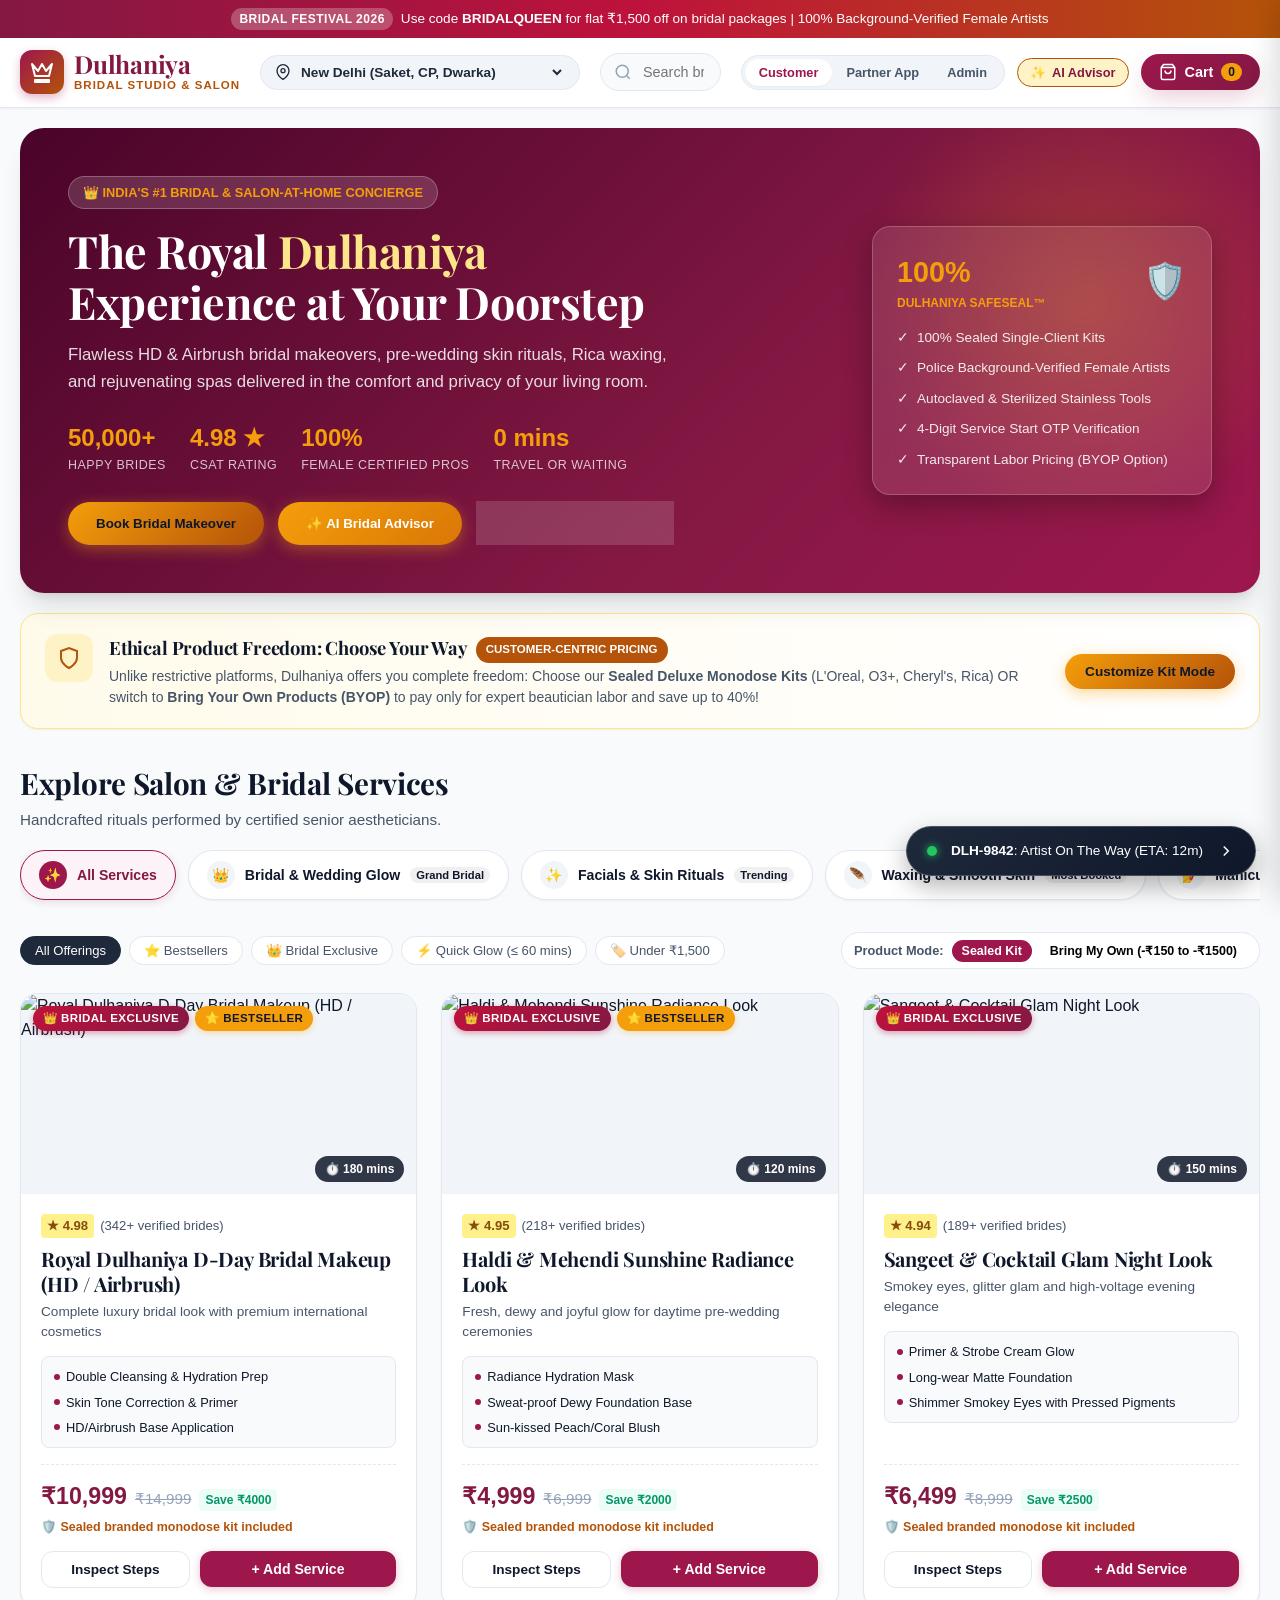
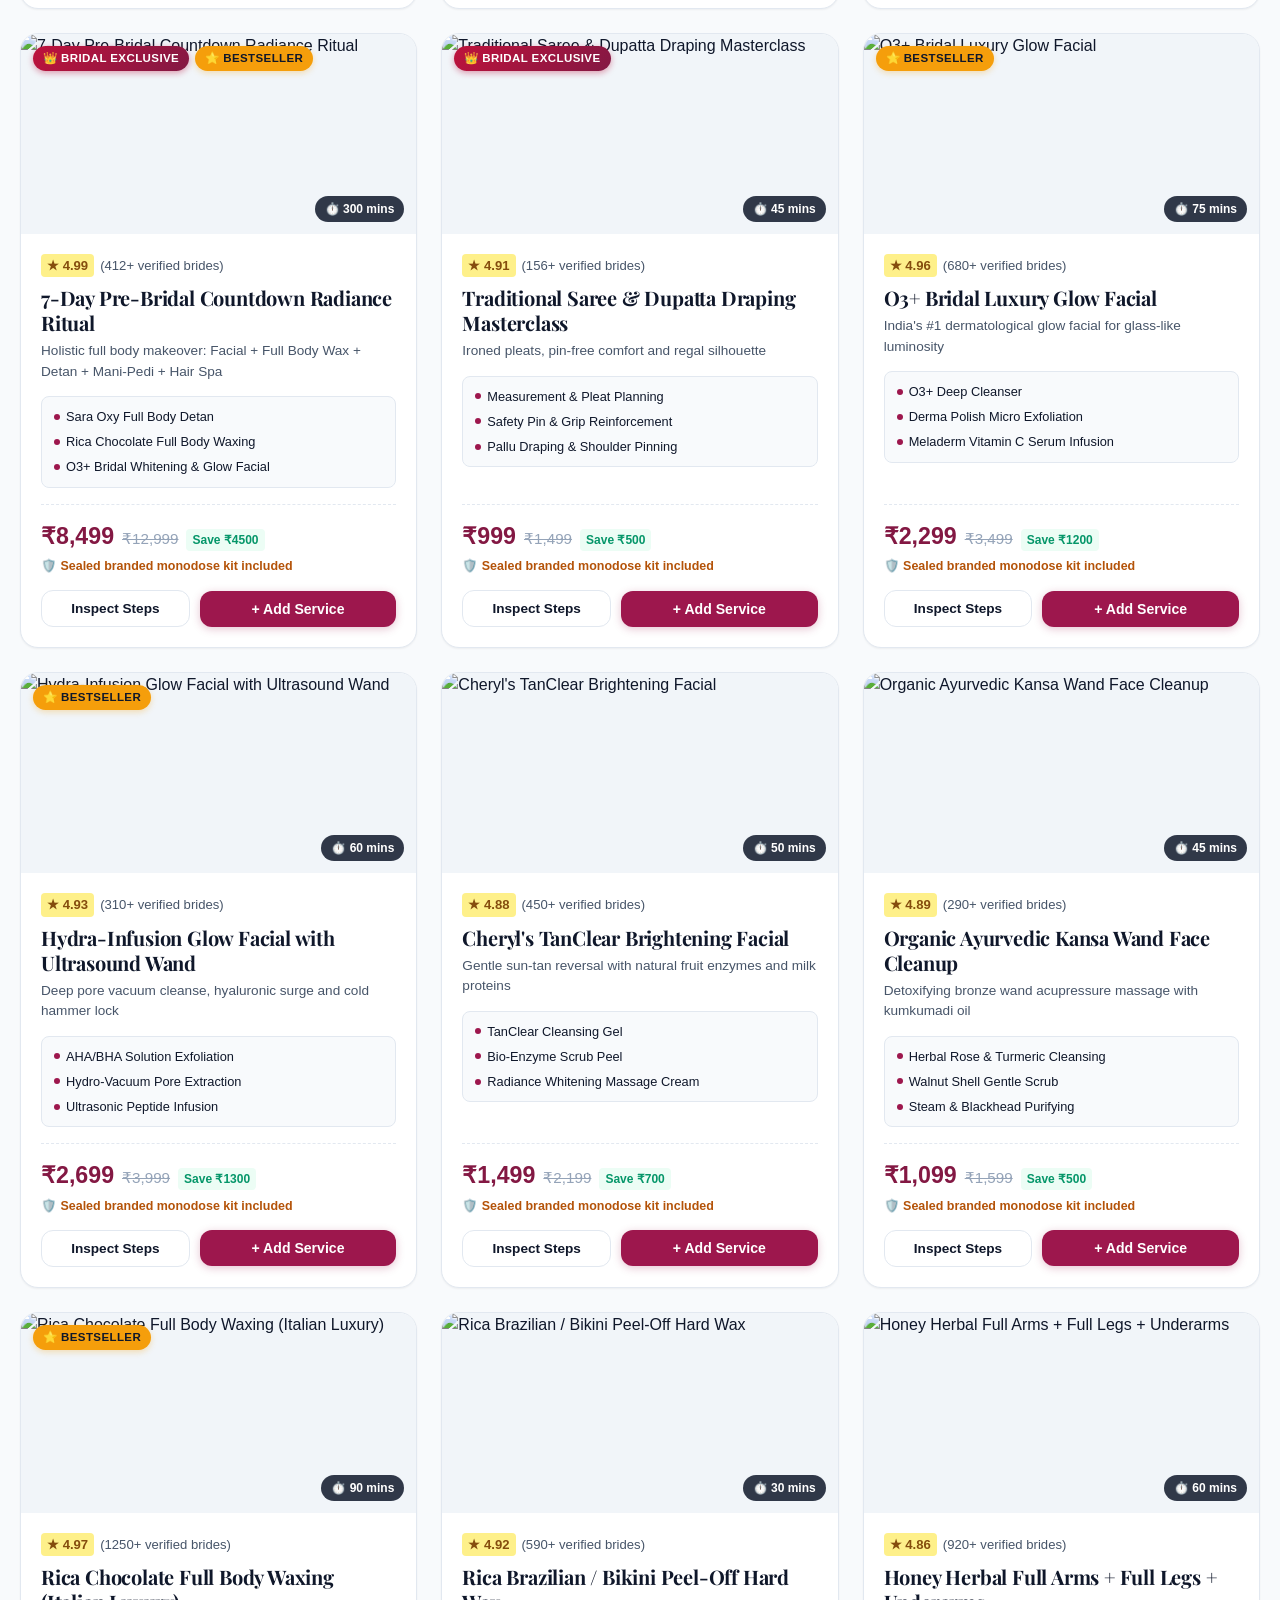
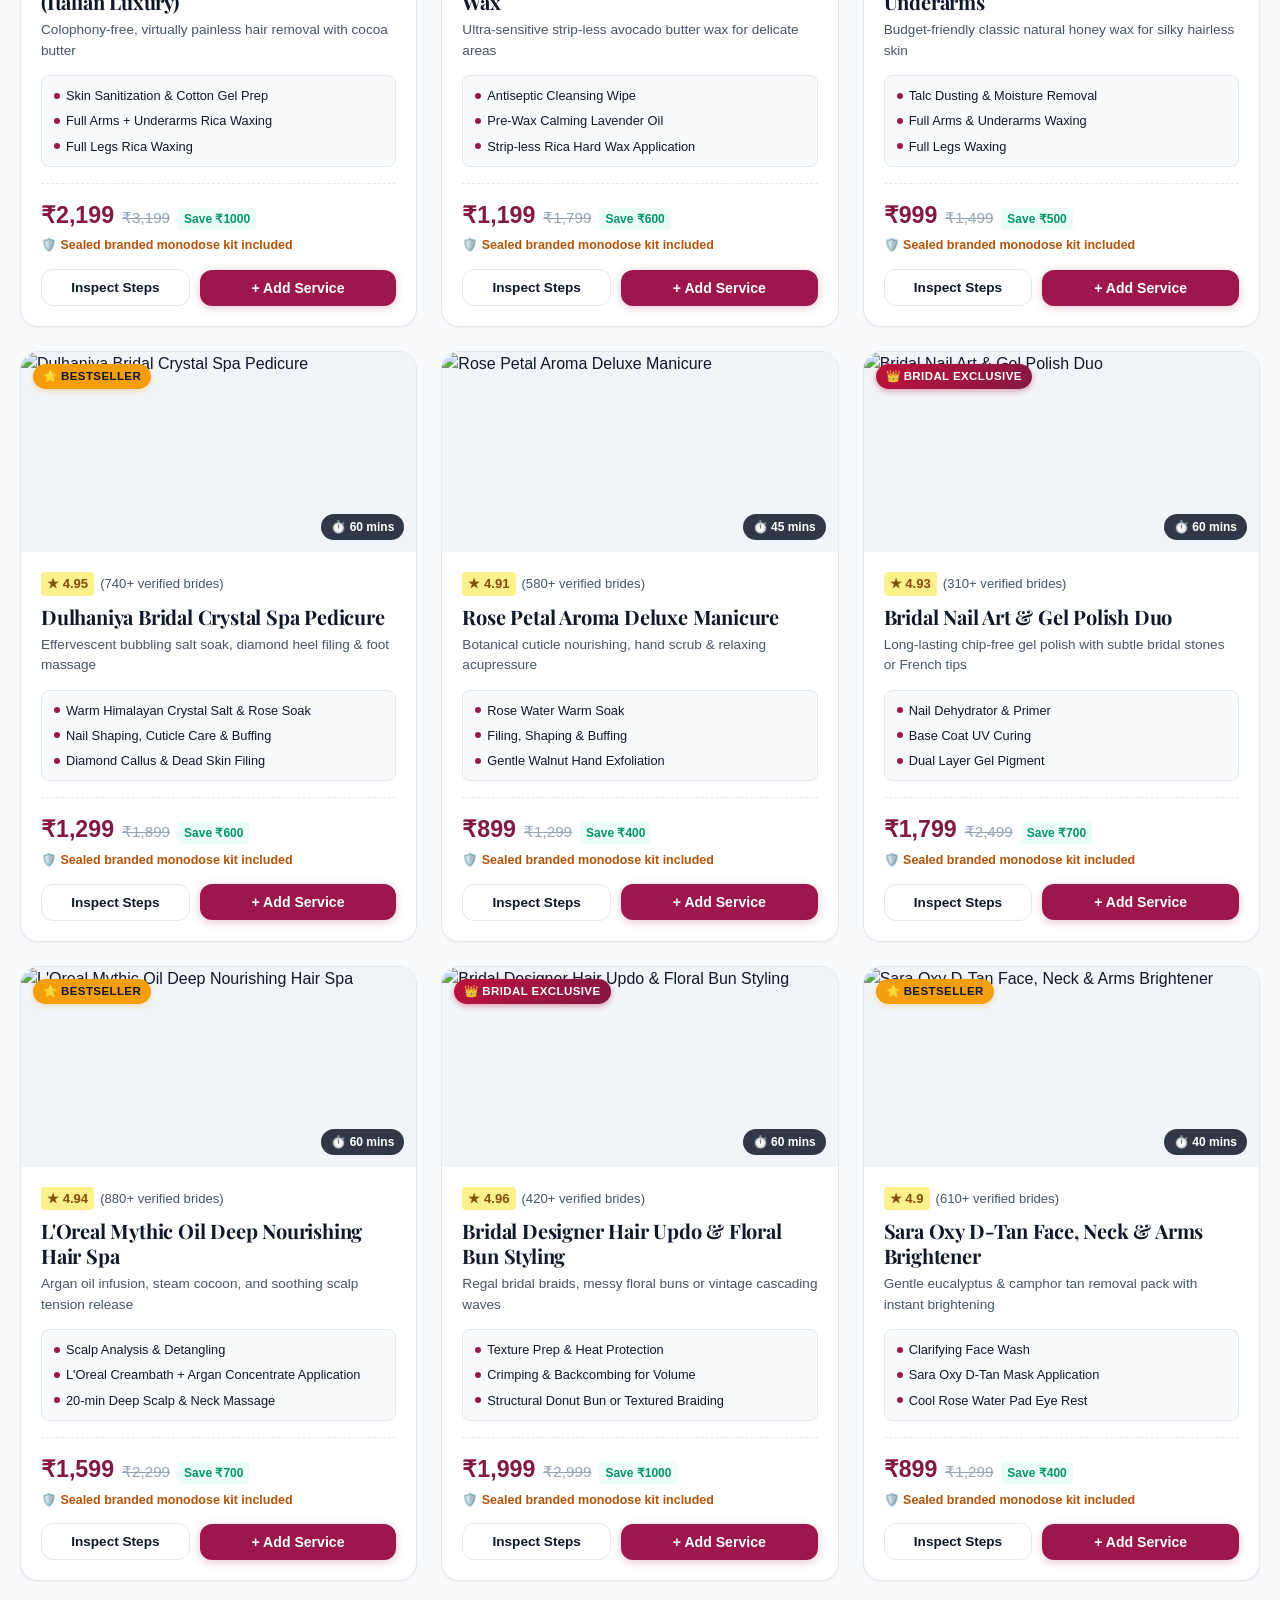
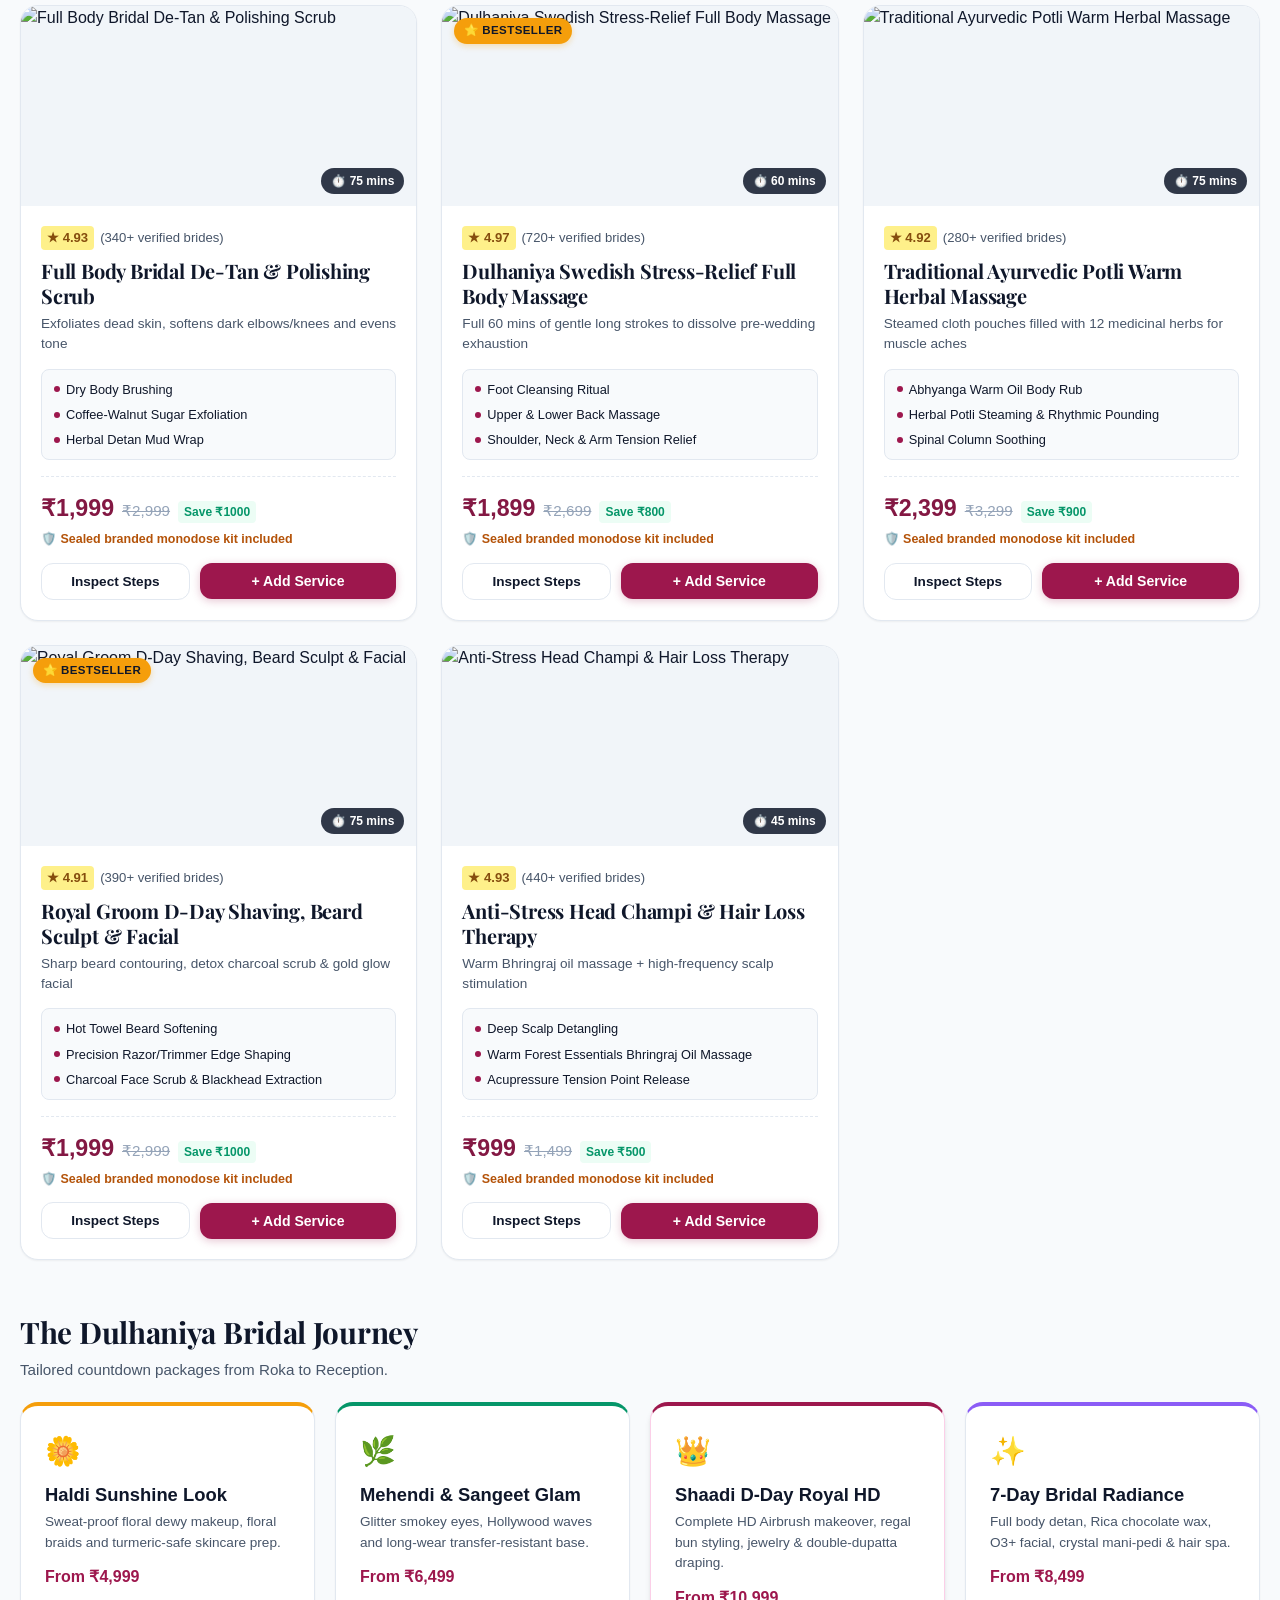
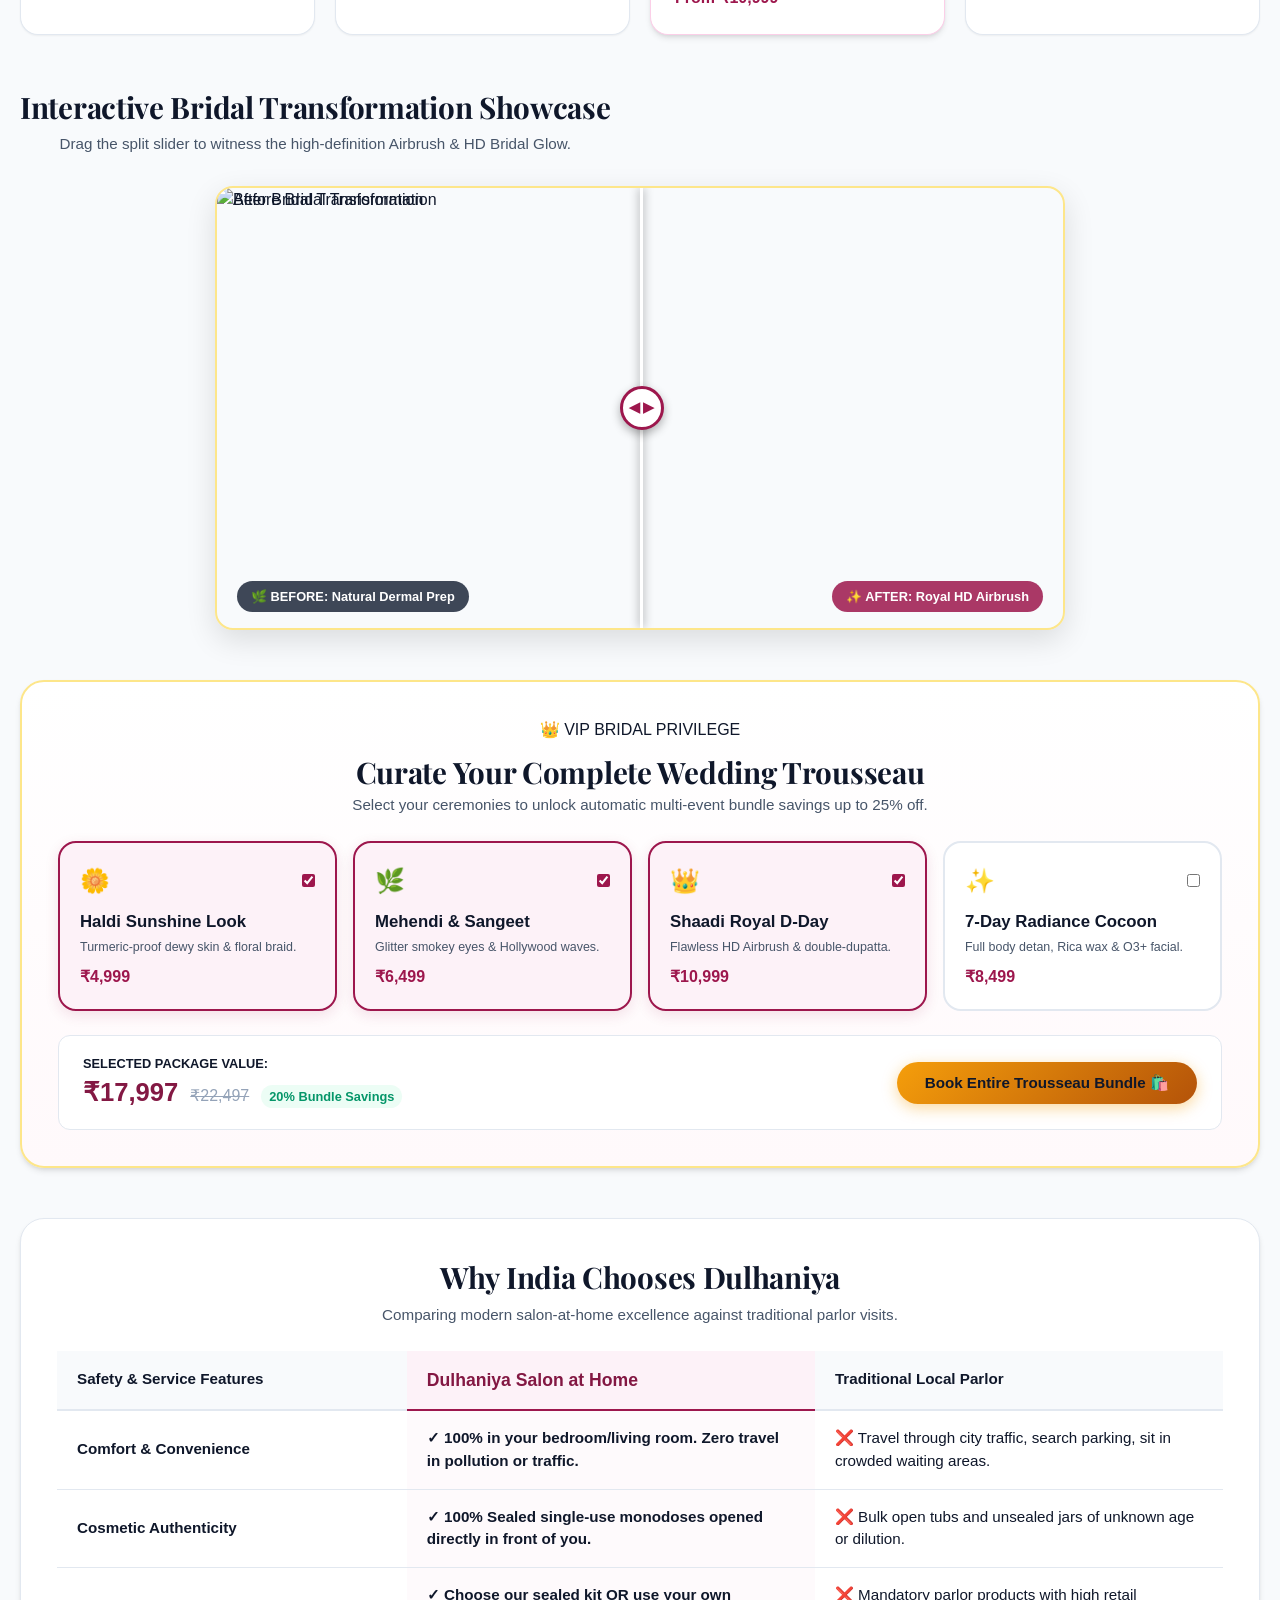
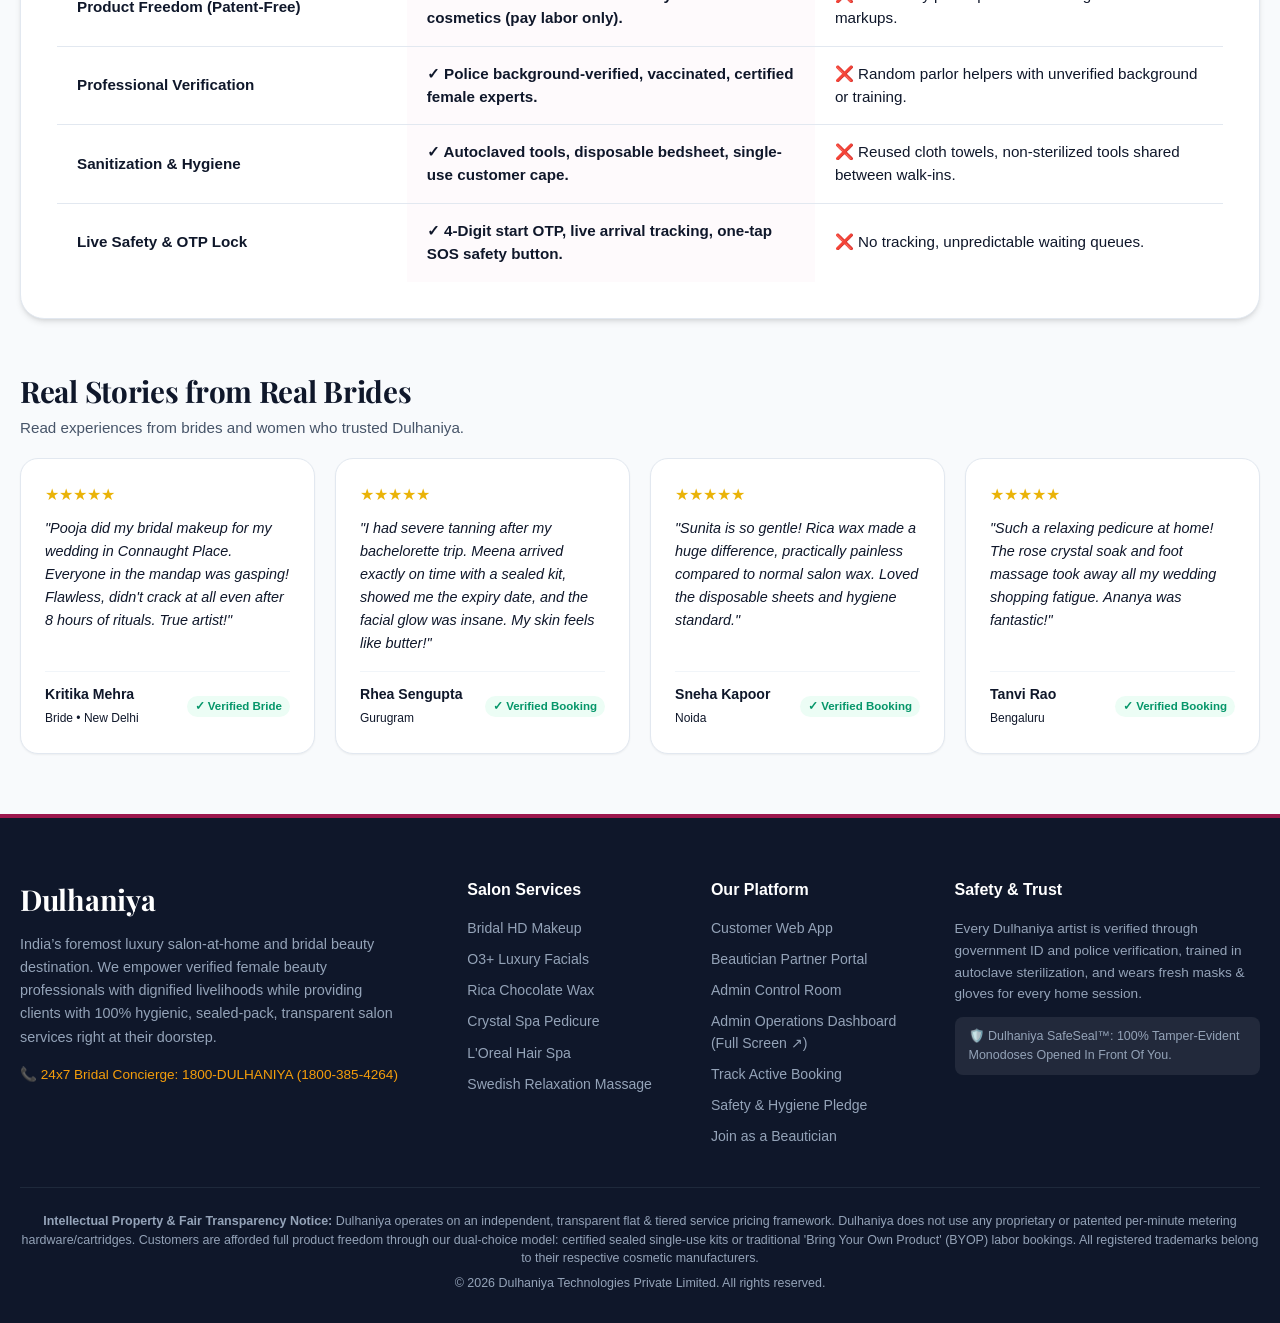
==== commit 4a85b944: "Hour 3 Milestone: Implement AI Bridal Skin Tone & Ceremony Consultation Advisor with smart cosmetics" ====
--- a/public/index.html
+++ b/public/index.html
@@ -191,6 +191,11 @@
           <button class="mode-btn" id="btn-mode-admin" onclick="App.setViewMode('admin')">Admin</button>
         </div>
 
+        <!-- Advisor Quick Button -->
+        <button class="btn-secondary" style="padding:6px 12px; font-size:0.8rem; display:flex; align-items:center; gap:6px; background:var(--gold-subtle); color:var(--primary-dark); border-color:var(--gold); font-weight:700;" onclick="App.openAdvisorModal()">
+          <span>✨</span> AI Advisor
+        </button>
+
         <!-- Cart Button -->
         <button class="cart-btn" onclick="App.openCartDrawer()">
           <svg width="18" height="18" viewBox="0 0 24 24" fill="none" stroke="currentColor" stroke-width="2">
@@ -259,6 +264,9 @@
           <div class="hero-cta-group">
             <button class="btn-primary" onclick="App.selectCategory('bridal-wedding')">
               Book Bridal Makeover
+            </button>
+            <button class="btn-primary" style="background: linear-gradient(135deg, #f59e0b 0%, #d97706 100%); color:#fff; border:none;" onclick="App.openAdvisorModal()">
+              ✨ AI Bridal Advisor
             </button>
             <button class="btn-secondary" onclick="App.selectCategory('facials-cleanups')">
               Explore Salon Services
@@ -760,6 +768,162 @@
     </div>
   </aside>
 
+  <!-- ================= BRIDAL BEAUTY & CEREMONY ADVISOR MODAL ================= -->
+  <div class="modal-overlay" id="consultation-advisor-modal">
+    <div class="modal-content" style="max-width: 760px;">
+      <div class="modal-header">
+        <div>
+          <span class="badge badge-bridal">✨ SMART CONSULTATION</span>
+          <h3 style="margin-top: 4px;">AI Bridal Beauty & Ceremony Advisor</h3>
+        </div>
+        <button class="btn-close" onclick="App.closeAdvisorModal()">✕</button>
+      </div>
+
+      <div class="modal-body">
+        <!-- Step Progress Indicator -->
+        <div class="advisor-step-container">
+          <div class="advisor-step-pill active" id="adv-step-pill-1">
+            <div class="advisor-step-num">1</div>
+            <span>Complexion</span>
+          </div>
+          <div class="advisor-step-pill" id="adv-step-pill-2">
+            <div class="advisor-step-num">2</div>
+            <span>Ceremony</span>
+          </div>
+          <div class="advisor-step-pill" id="adv-step-pill-3">
+            <div class="advisor-step-num">3</div>
+            <span>Finish</span>
+          </div>
+          <div class="advisor-step-pill" id="adv-step-pill-4">
+            <div class="advisor-step-num">★</div>
+            <span>Your Routine</span>
+          </div>
+        </div>
+
+        <!-- Step 1: Complexion & Tone -->
+        <div id="adv-step-view-1">
+          <h4 style="margin-bottom: 6px; font-size: 1.1rem;">Step 1: What best describes your natural skin tone?</h4>
+          <p style="font-size: 0.85rem; color: var(--slate-600); margin-bottom: 18px;">Our master makeup artists match international foundation shades (MAC, Charlotte Tilbury, Estée Lauder) tailored to Indian skin undertones.</p>
+
+          <div class="advisor-cards-grid">
+            <div class="advisor-card selected" data-step="1" data-value="wheatish" onclick="App.selectAdvisorCard(this)">
+              <div class="advisor-swatch" style="background: #e8be96;"></div>
+              <h5 style="margin: 0 0 4px; font-size: 1rem;">Wheatish / Warm Golden</h5>
+              <p style="font-size: 0.78rem; color: var(--slate-600); margin: 0;">Golden yellow undertones. Matches MAC NC30-38 / Estée Lauder 3W1.</p>
+            </div>
+
+            <div class="advisor-card" data-step="1" data-value="fair" onclick="App.selectAdvisorCard(this)">
+              <div class="advisor-swatch" style="background: #f8d9cd;"></div>
+              <h5 style="margin: 0 0 4px; font-size: 1rem;">Fair / Rosy Porcelain</h5>
+              <p style="font-size: 0.78rem; color: var(--slate-600); margin: 0;">Pink or peach undertones. Matches MAC NC15-25 / Charlotte Tilbury 2-3.</p>
+            </div>
+
+            <div class="advisor-card" data-step="1" data-value="dusky" onclick="App.selectAdvisorCard(this)">
+              <div class="advisor-swatch" style="background: #c68f65;"></div>
+              <h5 style="margin: 0 0 4px; font-size: 1rem;">Dusky / Rich Olive</h5>
+              <p style="font-size: 0.78rem; color: var(--slate-600); margin: 0;">Warm olive undertones. Matches MAC NC40-44 / Huda Butterscotch.</p>
+            </div>
+
+            <div class="advisor-card" data-step="1" data-value="deep" onclick="App.selectAdvisorCard(this)">
+              <div class="advisor-swatch" style="background: #8d5524;"></div>
+              <h5 style="margin: 0 0 4px; font-size: 1rem;">Deep / Royal Bronze</h5>
+              <p style="font-size: 0.78rem; color: var(--slate-600); margin: 0;">Warm caramel & bronze undertones. Matches MAC NC45+ / Fenty 360-390.</p>
+            </div>
+          </div>
+
+          <div style="text-align: right;">
+            <button class="btn-primary" onclick="App.goToAdvisorStep(2)">Next: Choose Ceremony →</button>
+          </div>
+        </div>
+
+        <!-- Step 2: Ceremony Context -->
+        <div id="adv-step-view-2" style="display: none;">
+          <h4 style="margin-bottom: 6px; font-size: 1.1rem;">Step 2: Which primary wedding ceremony are you preparing for?</h4>
+          <p style="font-size: 0.85rem; color: var(--slate-600); margin-bottom: 18px;">Lighting, photography type, and event length dictate the makeup formulation and skin prep.</p>
+
+          <div class="advisor-cards-grid">
+            <div class="advisor-card selected" data-step="2" data-value="wedding" onclick="App.selectAdvisorCard(this)">
+              <span style="font-size: 1.8rem;">👑</span>
+              <h5 style="margin: 8px 0 4px; font-size: 1rem;">Shaadi Royal D-Day (Mandap & Phere)</h5>
+              <p style="font-size: 0.78rem; color: var(--slate-600); margin: 0;">12-hour high-definition Airbrush base, sweat & tear-proof, heavy dupatta anchoring.</p>
+            </div>
+
+            <div class="advisor-card" data-step="2" data-value="haldi" onclick="App.selectAdvisorCard(this)">
+              <span style="font-size: 1.8rem;">🌼</span>
+              <h5 style="margin: 8px 0 4px; font-size: 1rem;">Daytime Haldi & Mehendi</h5>
+              <p style="font-size: 0.78rem; color: var(--slate-600); margin: 0;">Dewy sun-kissed glow, waterproof mascara, turmeric-resistant barrier prep.</p>
+            </div>
+
+            <div class="advisor-card" data-step="2" data-value="sangeet" onclick="App.selectAdvisorCard(this)">
+              <span style="font-size: 1.8rem;">🌿</span>
+              <h5 style="margin: 8px 0 4px; font-size: 1rem;">Cocktail, Sangeet & Dance Night</h5>
+              <p style="font-size: 0.78rem; color: var(--slate-600); margin: 0;">Glitter smokey eyes, stage lighting contour, and long-wear dance-proof lock.</p>
+            </div>
+
+            <div class="advisor-card" data-step="2" data-value="prebridal" onclick="App.selectAdvisorCard(this)">
+              <span style="font-size: 1.8rem;">✨</span>
+              <h5 style="margin: 8px 0 4px; font-size: 1rem;">Full 7-Day Pre-Bridal Countdown</h5>
+              <p style="font-size: 0.78rem; color: var(--slate-600); margin: 0;">Complete holistic purification: O3+ facial, Rica wax, body polish & hair spa.</p>
+            </div>
+          </div>
+
+          <div style="display: flex; justify-content: space-between;">
+            <button class="btn-secondary" onclick="App.goToAdvisorStep(1)">← Back</button>
+            <button class="btn-primary" onclick="App.goToAdvisorStep(3)">Next: Skin Finish →</button>
+          </div>
+        </div>
+
+        <!-- Step 3: Skin Type & Finish Preference -->
+        <div id="adv-step-view-3" style="display: none;">
+          <h4 style="margin-bottom: 6px; font-size: 1.1rem;">Step 3: What is your skin type and desired finish?</h4>
+          <p style="font-size: 0.85rem; color: var(--slate-600); margin-bottom: 18px;">Select how you want your skin to feel and reflect under camera flashes.</p>
+
+          <div class="advisor-cards-grid" style="grid-template-columns: repeat(auto-fit, minmax(200px, 1fr));">
+            <div class="advisor-card selected" data-step="3" data-value="dewy" onclick="App.selectAdvisorCard(this)">
+              <span style="font-size: 1.8rem;">💧</span>
+              <h5 style="margin: 8px 0 4px; font-size: 1rem;">Dewy Glass-Skin Glow</h5>
+              <p style="font-size: 0.78rem; color: var(--slate-600); margin: 0;">Ultra-hydrated, plump, and luminous finish for dry or normal skin.</p>
+            </div>
+
+            <div class="advisor-card" data-step="3" data-value="matte" onclick="App.selectAdvisorCard(this)">
+              <span style="font-size: 1.8rem;">🛡️</span>
+              <h5 style="margin: 8px 0 4px; font-size: 1rem;">Velvet Matte Lock</h5>
+              <p style="font-size: 0.78rem; color: var(--slate-600); margin: 0;">Zero-shine, poreless, transfer-proof shield for oily or combination skin.</p>
+            </div>
+
+            <div class="advisor-card" data-step="3" data-value="satin" onclick="App.selectAdvisorCard(this)">
+              <span style="font-size: 1.8rem;">💎</span>
+              <h5 style="margin: 8px 0 4px; font-size: 1rem;">HD Airbrush Silk Satin</h5>
+              <p style="font-size: 0.78rem; color: var(--slate-600); margin: 0;">The Gold Standard: natural dimension, diffused soft focus in 4K video.</p>
+            </div>
+          </div>
+
+          <div style="display: flex; justify-content: space-between;">
+            <button class="btn-secondary" onclick="App.goToAdvisorStep(2)">← Back</button>
+            <button class="btn-primary" style="background: linear-gradient(135deg, #f59e0b 0%, #d97706 100%);" onclick="App.generateAdvisorResult()">
+              Generate My Curated Routine ✨
+            </button>
+          </div>
+        </div>
+
+        <!-- Step 4: Curated Recommendation Result -->
+        <div id="adv-step-view-4" style="display: none;">
+          <div class="advisor-result-box" id="advisor-result-container">
+            <!-- Rendered by app.js -->
+          </div>
+
+          <div style="display: flex; justify-content: space-between; margin-top: 18px; flex-wrap:wrap; gap:10px;">
+            <button class="btn-secondary" onclick="App.goToAdvisorStep(1)">Start Over ↺</button>
+            <button class="btn-primary" style="padding: 12px 28px; font-size: 0.95rem;" onclick="App.addAdvisorRoutineToCart()">
+              Add Recommended Routine to Cart 🛍️
+            </button>
+          </div>
+        </div>
+
+      </div>
+    </div>
+  </div>
+
   <!-- ================= CHECKOUT MODAL ================= -->
   <div class="modal-overlay" id="checkout-modal">
     <div class="modal-content">
--- a/public/css/styles.css
+++ b/public/css/styles.css
@@ -1926,3 +1926,85 @@
   background: #fdf2f8;
   box-shadow: 0 4px 14px rgba(157, 23, 77, 0.12);
 }
+
+
+/* ================= Bridal Consultation Advisor ================= */
+.advisor-step-container {
+  display: flex;
+  justify-content: center;
+  align-items: center;
+  gap: 16px;
+  margin-bottom: 24px;
+}
+.advisor-step-pill {
+  display: flex;
+  align-items: center;
+  gap: 8px;
+  font-size: 0.82rem;
+  font-weight: 700;
+  color: var(--slate-400);
+}
+.advisor-step-pill.active {
+  color: var(--primary);
+}
+.advisor-step-pill.completed {
+  color: var(--emerald);
+}
+.advisor-step-num {
+  width: 26px;
+  height: 26px;
+  border-radius: 50%;
+  background: var(--slate-200);
+  color: var(--slate-600);
+  display: flex;
+  align-items: center;
+  justify-content: center;
+  font-size: 0.75rem;
+}
+.advisor-step-pill.active .advisor-step-num {
+  background: var(--primary);
+  color: #fff;
+}
+.advisor-step-pill.completed .advisor-step-num {
+  background: var(--emerald);
+  color: #fff;
+}
+.advisor-cards-grid {
+  display: grid;
+  grid-template-columns: repeat(auto-fit, minmax(220px, 1fr));
+  gap: 16px;
+  margin-bottom: 24px;
+}
+.advisor-card {
+  background: var(--white);
+  border: 2px solid var(--slate-200);
+  border-radius: var(--radius-md);
+  padding: 18px;
+  cursor: pointer;
+  transition: all var(--transition-fast);
+  text-align: left;
+}
+.advisor-card:hover {
+  border-color: var(--primary-light);
+  transform: translateY(-2px);
+}
+.advisor-card.selected {
+  border-color: var(--primary);
+  background: #fdf2f8;
+  box-shadow: 0 4px 14px rgba(157, 23, 77, 0.12);
+}
+.advisor-swatch {
+  width: 38px;
+  height: 38px;
+  border-radius: 50%;
+  border: 2px solid #fff;
+  box-shadow: 0 2px 6px rgba(0,0,0,0.15);
+  margin-bottom: 10px;
+}
+.advisor-result-box {
+  background: linear-gradient(135deg, #fff 0%, #fff9fb 100%);
+  border: 2px solid var(--gold-border);
+  border-radius: var(--radius-lg);
+  padding: 24px;
+  box-shadow: 0 10px 25px rgba(157, 23, 77, 0.08);
+}
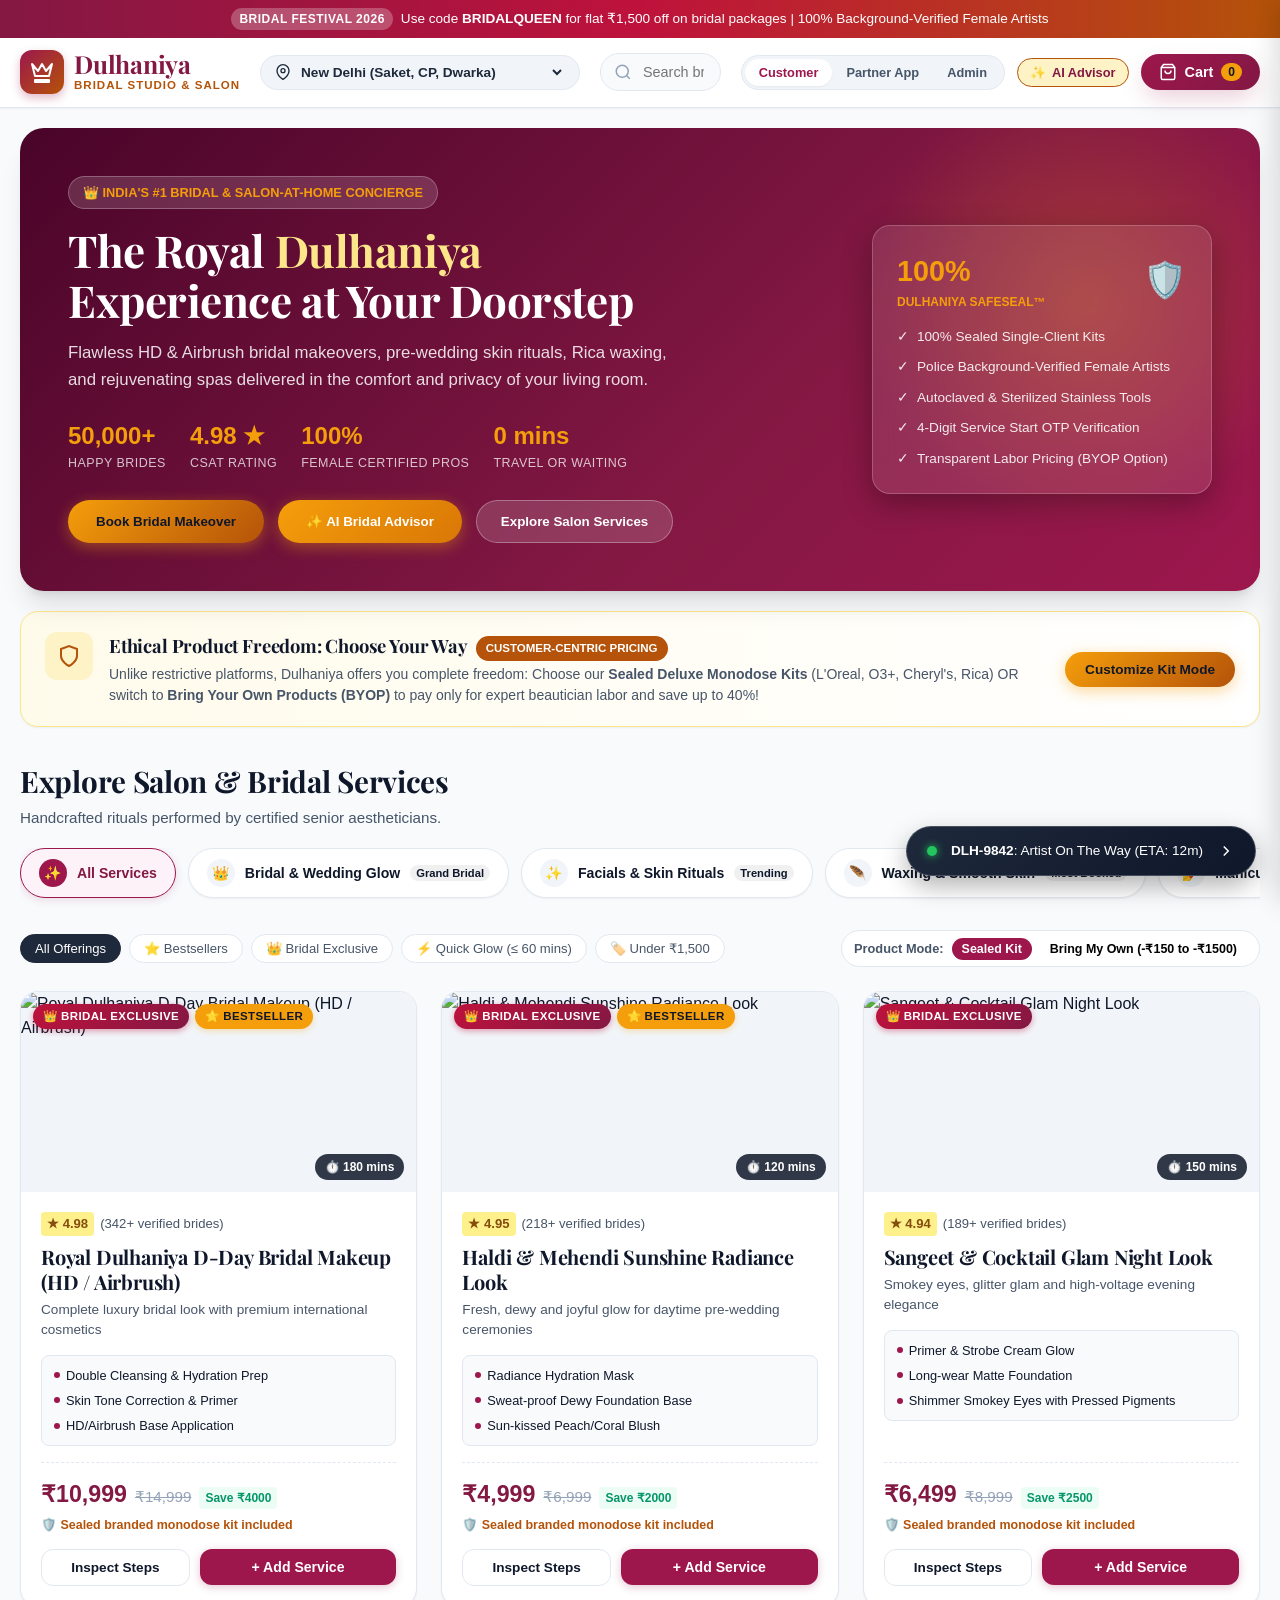
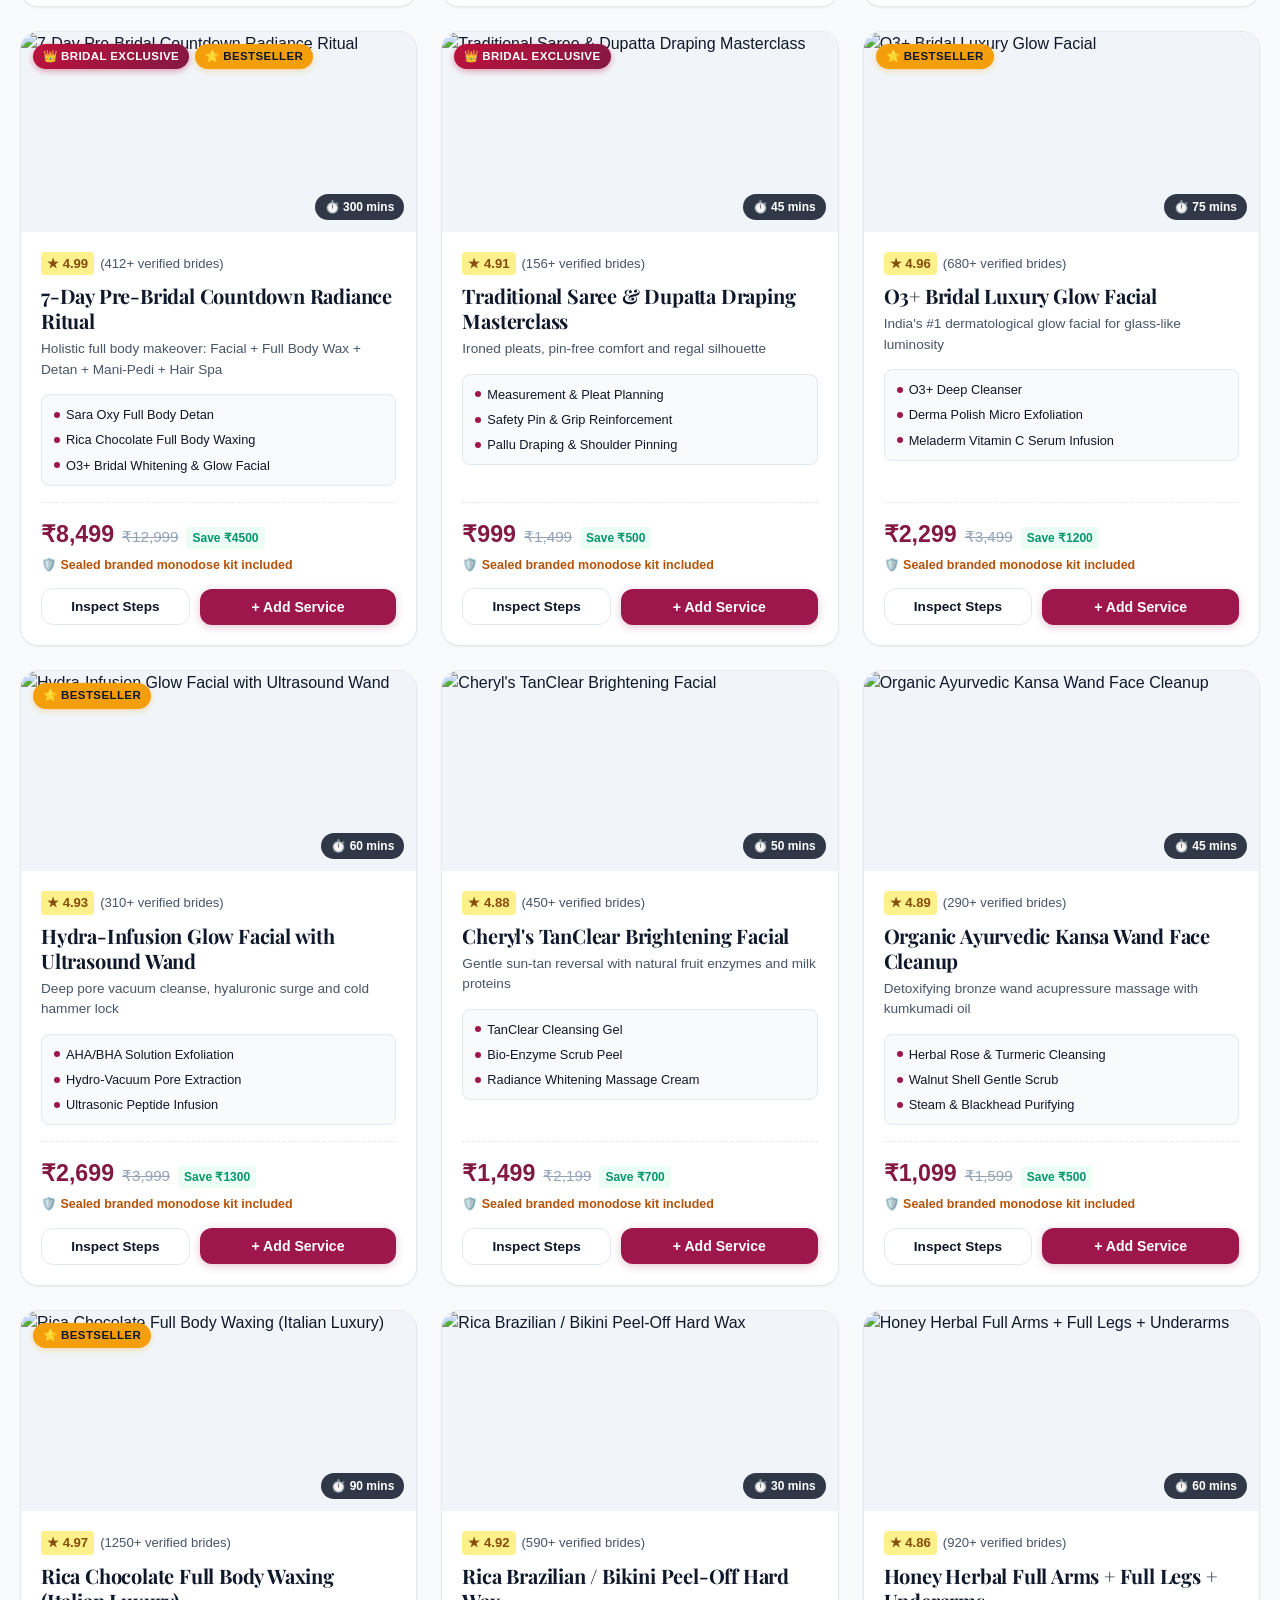
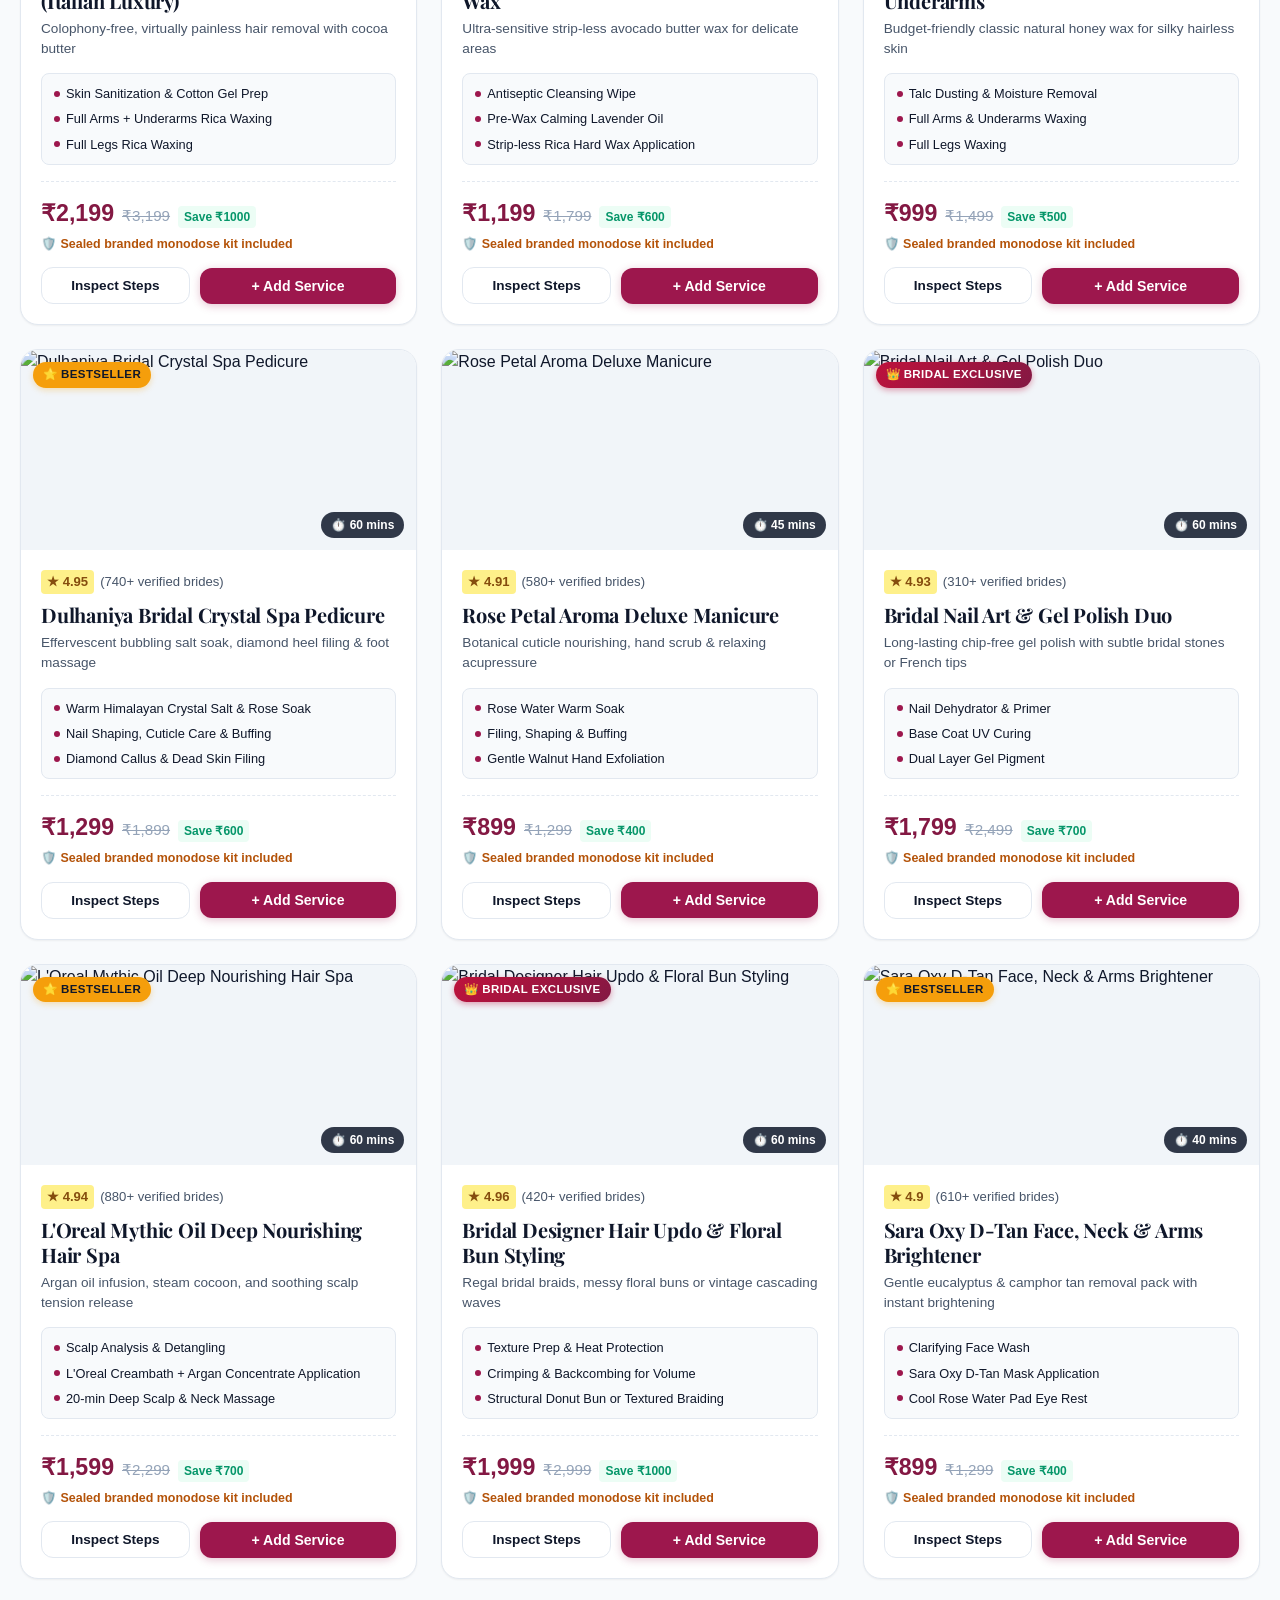
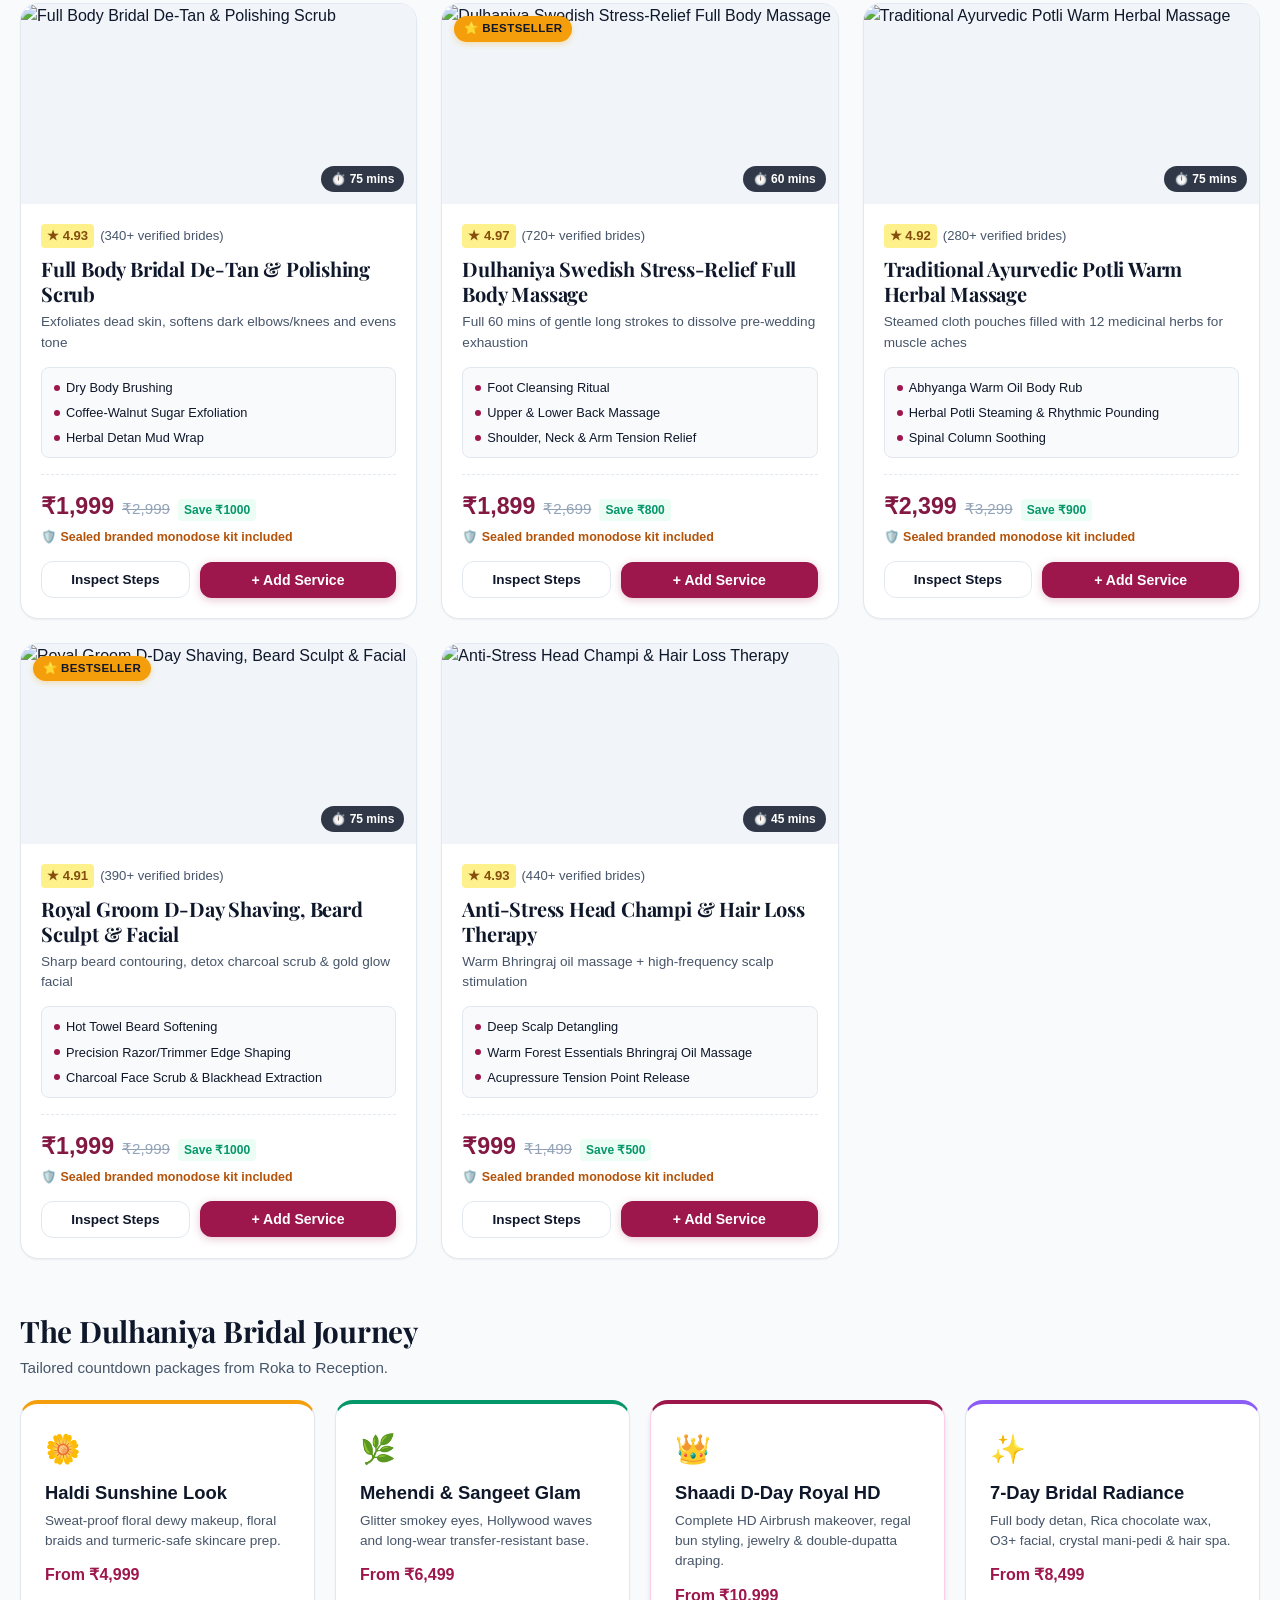
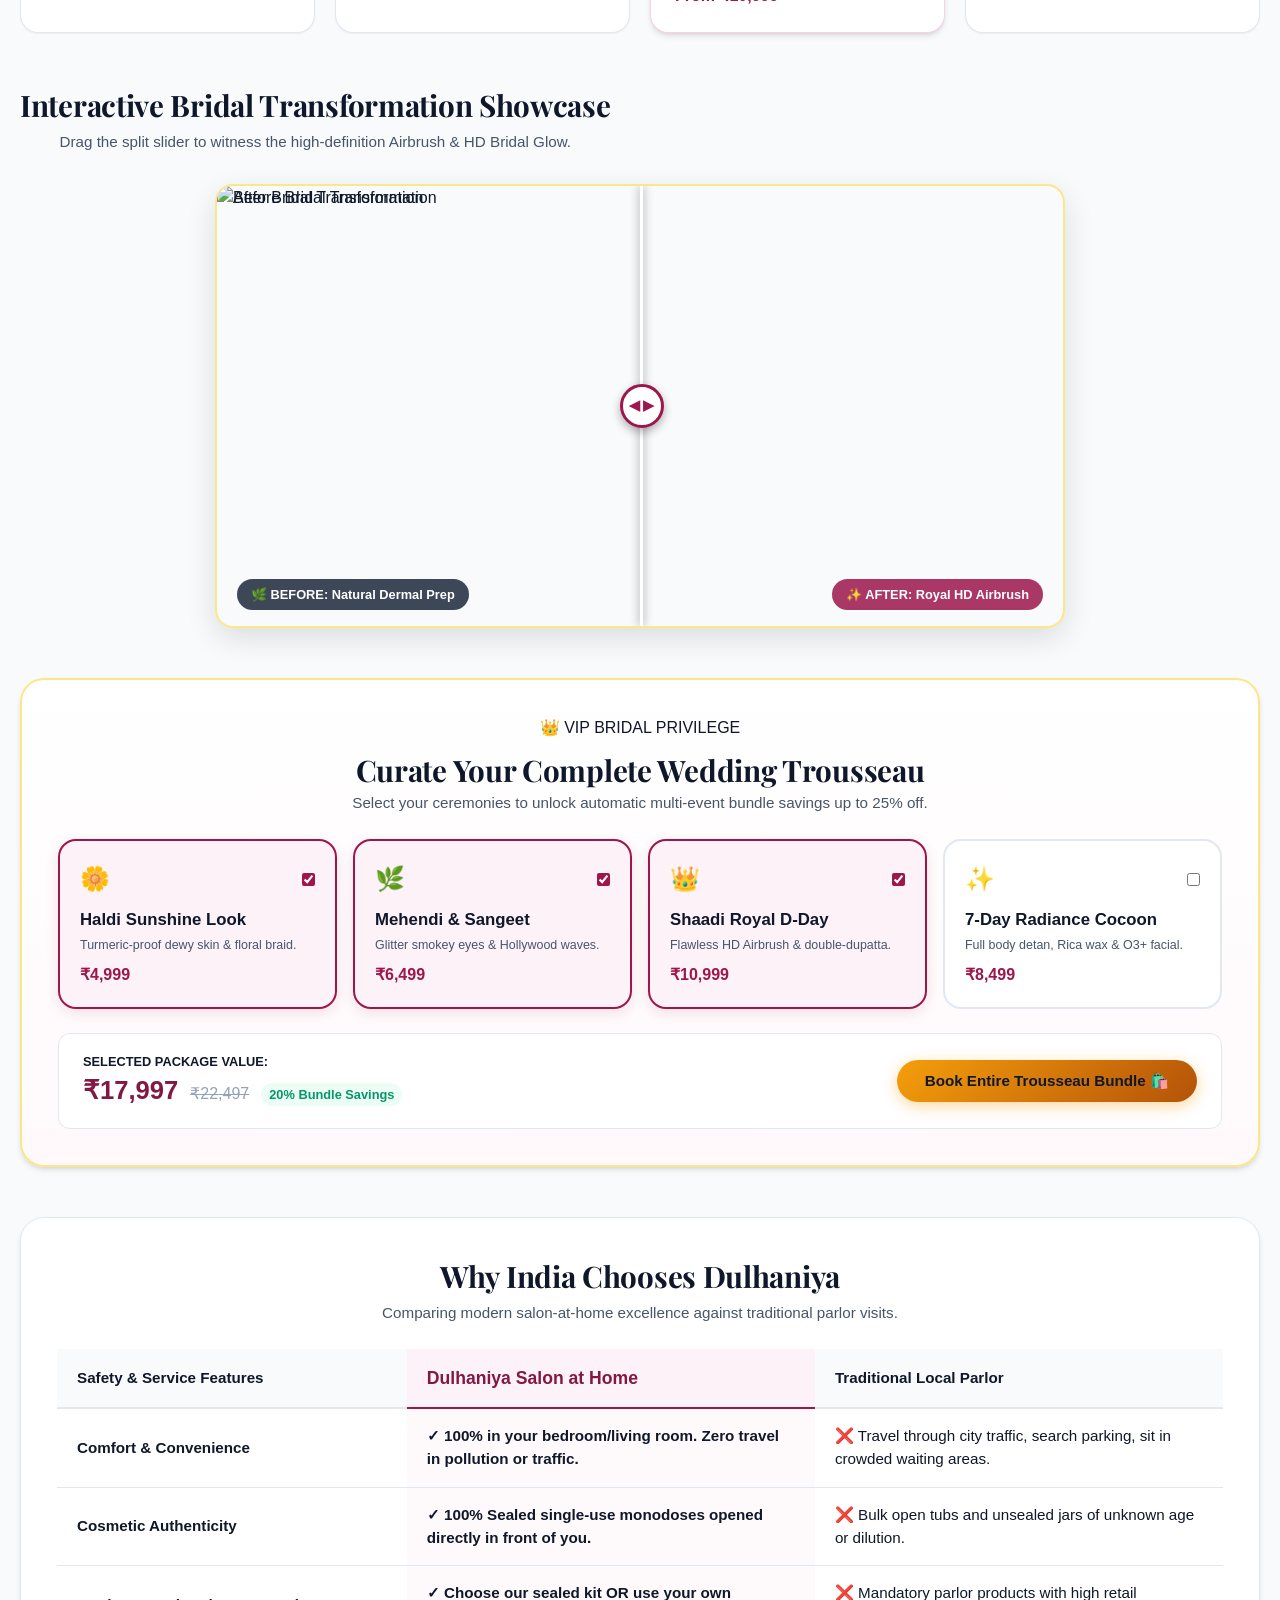
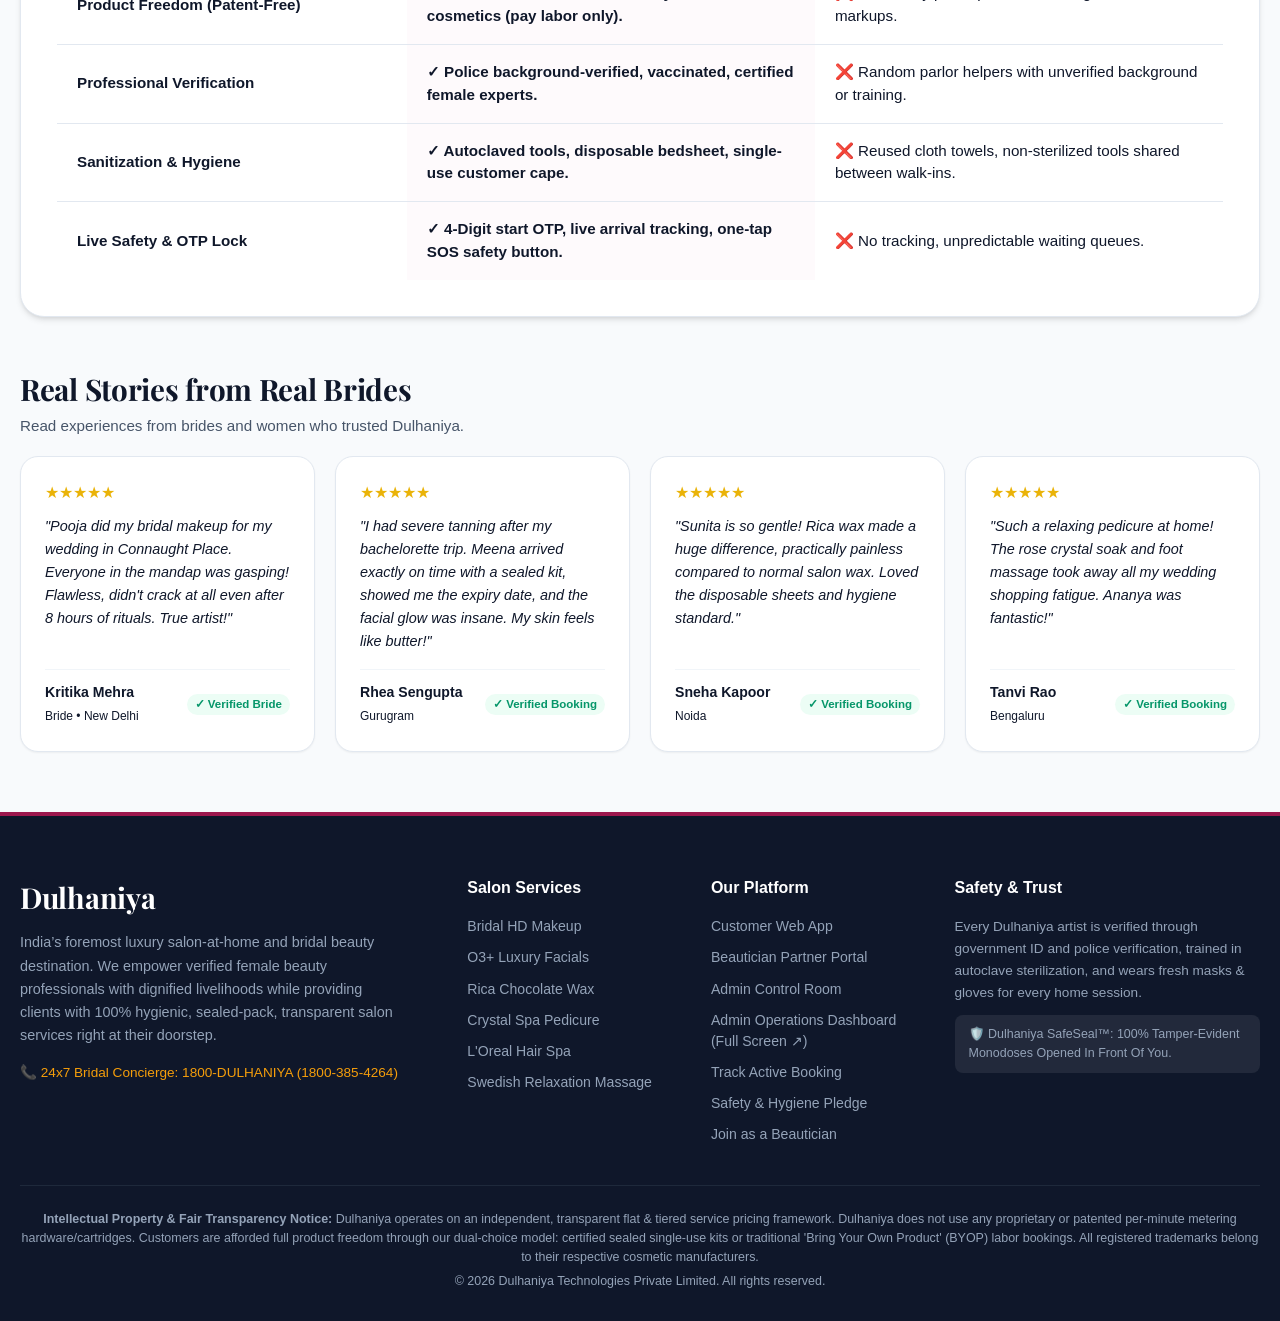
==== commit 287e40ba: "Configure comprehensive cross-OS mobile responsiveness: iOS safe-area insets, dynamic island support" ====
--- a/public/index.html
+++ b/public/index.html
@@ -2,7 +2,9 @@
 <html lang="en">
 <head>
   <meta charset="UTF-8" />
-  <meta name="viewport" content="width=device-width, initial-scale=1.0" />
+    <meta name="viewport" content="width=device-width, initial-scale=1.0, maximum-scale=5.0, viewport-fit=cover" />
+  <meta name="format-detection" content="telephone=no" />
+  <meta name="mobile-web-app-capable" content="yes" />
   <title>Dulhaniya™ - Luxury Salon & Bridal Studio at Home | Verified Artists & Fair Pricing</title>
   
   <!-- SEO Primary Meta Tags -->
@@ -124,7 +126,7 @@
   <link rel="manifest" href="manifest.json" />
   <meta name="theme-color" content="#9d174d" />
   <meta name="apple-mobile-web-app-capable" content="yes" />
-  <meta name="apple-mobile-web-app-status-bar-style" content="default" />
+  <meta name="apple-mobile-web-app-status-bar-style" content="black-translucent" />
   <meta name="apple-mobile-web-app-title" content="Dulhaniya" />
 
   <link rel="stylesheet" href="css/styles.css" />
--- a/public/css/styles.css
+++ b/public/css/styles.css
@@ -1695,47 +1695,391 @@
   border: 1.5px solid var(--primary-border);
 }
 
-/* Responsive Queries */
-@media (max-width: 900px) {
+/* ========================================================
+   COMPREHENSIVE MOBILE & CROSS-OS RESPONSIVENESS SYSTEM
+   Optimized for: iOS (Safari, PWA Standalone, Dynamic Island),
+   Android (Chrome, Samsung Internet, Firefox), Foldables,
+   Tablets (iPad, Galaxy Tab), Small Phones (320px - 480px),
+   and High-DPI Desktop Displays.
+======================================================== */
+
+/* Touch & Tap Ergonomics */
+* {
+  -webkit-tap-highlight-color: transparent;
+  box-sizing: border-box;
+}
+
+button, a, input, select, textarea, .mode-btn, .category-pill, .filter-tag, .date-pill-btn, .slot-pill-btn, .advisor-card, .trousseau-card {
+  touch-action: manipulation;
+}
+
+/* Base Mobile Insets & iOS Dynamic Island / Safe Area Support */
+:root {
+  --safe-top: env(safe-area-inset-top, 0px);
+  --safe-bottom: env(safe-area-inset-bottom, 0px);
+  --safe-left: env(safe-area-inset-left, 0px);
+  --safe-right: env(safe-area-inset-right, 0px);
+}
+
+/* Prevent iOS Safari Auto-Zoom on Input Focus */
+@media screen and (max-width: 768px) {
+  input[type="text"],
+  input[type="tel"],
+  input[type="email"],
+  input[type="password"],
+  input[type="number"],
+  input[type="date"],
+  select,
+  textarea {
+    font-size: 16px !important; /* iOS Safari requires >= 16px to prevent automatic zooming */
+  }
+}
+
+/* Fluid Hero Typography & Spacing */
+.hero-title {
+  font-size: clamp(1.8rem, 4.5vw, 2.75rem);
+}
+
+.hero-subtitle {
+  font-size: clamp(0.9rem, 2.2vw, 1.05rem);
+}
+
+.section-header h2 {
+  font-size: clamp(1.4rem, 3.8vw, 1.85rem);
+}
+
+/* Tablet & Smaller Screens (< 1024px) */
+@media (max-width: 1024px) {
+  .hero-card {
+    padding: 36px 28px;
+    gap: 28px;
+  }
+  .services-grid {
+    grid-template-columns: repeat(auto-fill, minmax(min(100%, 320px), 1fr));
+    gap: 20px;
+  }
+  .admin-top-bar {
+    padding: 12px 18px;
+  }
+  .admin-container {
+    padding: 0 16px 60px;
+  }
+}
+
+/* Phablets & Mobile Screens (< 768px) */
+@media (max-width: 768px) {
+  /* Navigation Bar Stacking & Fluid Search */
+  .header-nav {
+    padding: 0;
+  }
+  .nav-container {
+    padding: 10px 14px;
+    gap: 10px;
+    flex-wrap: wrap;
+  }
+  .brand-wrapper {
+    gap: 8px;
+  }
+  .brand-icon {
+    width: 38px;
+    height: 38px;
+  }
+  .brand-text h1 {
+    font-size: 1.35rem;
+  }
+  .location-picker {
+    padding: 6px 10px;
+    font-size: 0.78rem;
+  }
+  .search-box-wrapper {
+    order: 3;
+    width: 100%;
+    max-width: 100%;
+    margin-top: 4px;
+  }
+  .search-box {
+    padding: 9px 14px 9px 38px;
+    font-size: 0.85rem;
+  }
+  .nav-actions .mode-pills {
+    display: none; /* Managed cleanly by mobile bottom navigation */
+  }
+  .nav-actions {
+    gap: 8px;
+  }
+  .cart-btn {
+    padding: 7px 14px;
+    font-size: 0.82rem;
+  }
+
+  /* Hero Section Mobile Polish */
+  .hero-section {
+    padding: 0 12px;
+    margin: 12px auto;
+  }
   .hero-card {
     flex-direction: column;
-    padding: 30px;
-    gap: 24px;
+    padding: 24px 18px;
+    border-radius: var(--radius-lg);
+    gap: 20px;
   }
   .hero-badge-box {
     width: 100%;
-  }
-  .footer-container {
+    padding: 18px;
+  }
+  .hero-stats {
+    display: grid;
     grid-template-columns: 1fr 1fr;
-  }
-}
-
-@media (max-width: 640px) {
+    gap: 12px 16px;
+    margin-bottom: 20px;
+  }
+  .stat-item h4 {
+    font-size: 1.35rem;
+  }
+  .hero-cta-group {
+    flex-direction: column;
+    width: 100%;
+    gap: 10px;
+  }
+  .hero-cta-group button {
+    width: 100%;
+    text-align: center;
+    padding: 12px;
+  }
+
+  /* Horizontal Category Scroll */
+  .categories-section {
+    padding: 0 12px;
+    margin-bottom: 24px;
+  }
+  .category-scroll {
+    gap: 8px;
+    -webkit-overflow-scrolling: touch;
+    scroll-padding: 0 12px;
+    padding-bottom: 8px;
+  }
+  .category-pill {
+    padding: 8px 14px;
+    font-size: 0.8rem;
+  }
+
+  /* Filter Bar Mobile Alignment */
+  .filter-bar {
+    padding: 0 12px;
+    margin-bottom: 16px;
+    gap: 10px;
+  }
+  .filter-tags {
+    overflow-x: auto;
+    flex-wrap: nowrap;
+    width: 100%;
+    padding-bottom: 6px;
+    -webkit-overflow-scrolling: touch;
+  }
+  .filter-tag {
+    white-space: nowrap;
+    padding: 6px 12px;
+    font-size: 0.78rem;
+  }
+  .product-mode-selector {
+    width: 100%;
+    justify-content: space-between;
+  }
+  .mode-toggle-btn {
+    flex: 1;
+    text-align: center;
+  }
+
+  /* Services Grid Fluidity */
+  .services-section {
+    padding: 0 12px;
+    margin-bottom: 28px;
+  }
+  .services-grid {
+    grid-template-columns: 1fr;
+    gap: 16px;
+  }
+  .service-card {
+    border-radius: var(--radius-md);
+  }
+  .service-image-wrapper {
+    height: 180px;
+  }
+  .service-body {
+    padding: 16px;
+  }
+
+  /* Mobile App Bottom Navigation with iOS Safe Area */
   body {
-    padding-bottom: 74px; /* Space for bottom nav */
+    padding-bottom: calc(74px + var(--safe-bottom)) !important;
   }
   .mobile-bottom-nav {
     display: flex;
-  }
+    position: fixed;
+    bottom: 0;
+    left: 0;
+    right: 0;
+    height: calc(60px + var(--safe-bottom));
+    padding-bottom: var(--safe-bottom);
+    background: rgba(255, 255, 255, 0.95);
+    backdrop-filter: blur(16px);
+    -webkit-backdrop-filter: blur(16px);
+    border-top: 1px solid rgba(0, 0, 0, 0.08);
+    z-index: 85;
+    box-shadow: 0 -4px 15px rgba(0, 0, 0, 0.06);
+  }
+  .bottom-nav-item {
+    flex: 1;
+    display: flex;
+    flex-direction: column;
+    align-items: center;
+    justify-content: center;
+    gap: 2px;
+    padding: 6px 0;
+    color: var(--slate-500);
+    font-size: 0.7rem;
+    font-weight: 600;
+    background: transparent;
+    border: none;
+    position: relative;
+    cursor: pointer;
+  }
+  .bottom-nav-item.active {
+    color: var(--primary);
+  }
+  .bottom-nav-icon {
+    font-size: 1.25rem;
+    line-height: 1;
+  }
+  .bottom-nav-badge {
+    position: absolute;
+    top: 4px;
+    right: calc(50% - 16px);
+    background: var(--primary);
+    color: #fff;
+    font-size: 0.65rem;
+    font-weight: 700;
+    padding: 1px 5px;
+    border-radius: 999px;
+  }
+
+  /* Floating Order Tracker Placement */
   .floating-order-tracker {
-    bottom: 76px;
-    right: 16px;
-  }
-  .nav-container {
+    bottom: calc(72px + var(--safe-bottom));
+    right: 12px;
+    left: 12px;
+    width: auto;
+    border-radius: var(--radius-md);
+  }
+
+  /* Bottom-Sheet Behavior for All Modals on Mobile */
+  .modal-overlay {
+    align-items: flex-end;
+    padding: 0;
+  }
+  .modal-content {
+    width: 100%;
+    max-width: 100%;
+    border-radius: 22px 22px 0 0;
+    max-height: 90dvh;
+    max-height: 90vh;
+    animation: sheetUp 0.3s cubic-bezier(0.16, 1, 0.3, 1);
+  }
+  .modal-header {
+    padding: 16px 20px 14px;
+  }
+  .modal-header::before {
+    content: "";
+    position: absolute;
+    top: 8px;
+    left: 50%;
+    transform: translateX(-50%);
+    width: 36px;
+    height: 4px;
+    border-radius: 999px;
+    background: var(--slate-300);
+  }
+  .modal-body {
+    padding: 16px 20px calc(20px + var(--safe-bottom));
+  }
+  @keyframes sheetUp {
+    from { transform: translateY(100%); }
+    to { transform: translateY(0); }
+  }
+
+  /* Cart Drawer Mobile Full Width */
+  .cart-drawer {
+    width: 100%;
+    max-width: 100%;
+    height: 100dvh;
+    height: 100%;
+  }
+
+  /* Split Transformation Slider on Mobile */
+  .split-compare-box {
+    margin: 16px 12px;
+    border-radius: var(--radius-md);
+  }
+  .split-img-wrapper {
+    height: clamp(230px, 60vw, 360px);
+  }
+  .split-slider-input {
+    touch-action: pan-y;
+  }
+
+  /* Comparison & Tables on Mobile */
+  .comparison-section {
+    padding: 0 12px;
+    margin-bottom: 24px;
+  }
+  .comparison-box {
+    padding: 20px 14px;
+  }
+  .comparison-table {
+    min-width: 520px;
+  }
+
+  /* Admin Dashboard Mobile Responsiveness */
+  .admin-top-bar {
+    flex-direction: column;
+    align-items: flex-start;
+    gap: 12px;
+    padding: 12px 16px;
+  }
+  .admin-nav-links {
+    width: 100%;
     flex-wrap: wrap;
-  }
-  .search-box-wrapper {
-    order: 3;
-    max-width: 100%;
-    width: 100%;
-  }
-  .hero-title {
-    font-size: 2rem;
-  }
-  .services-grid {
+    justify-content: space-between;
+  }
+  .admin-container {
+    padding: 0 12px 60px;
+  }
+  .portal-grid-stats {
+    grid-template-columns: 1fr 1fr;
+    gap: 10px;
+  }
+  .footer-container {
     grid-template-columns: 1fr;
-  }
-  .footer-container {
+    padding: 0 14px;
+  }
+}
+
+/* Extra Small Phones (< 380px: iPhone SE, Galaxy Fold outer, etc.) */
+@media (max-width: 380px) {
+  .brand-text h1 {
+    font-size: 1.2rem;
+  }
+  .brand-text span {
+    display: none;
+  }
+  .hero-stats {
+    grid-template-columns: 1fr;
+    gap: 8px;
+  }
+  .location-picker {
+    display: none;
+  }
+  .portal-grid-stats {
     grid-template-columns: 1fr;
   }
 }
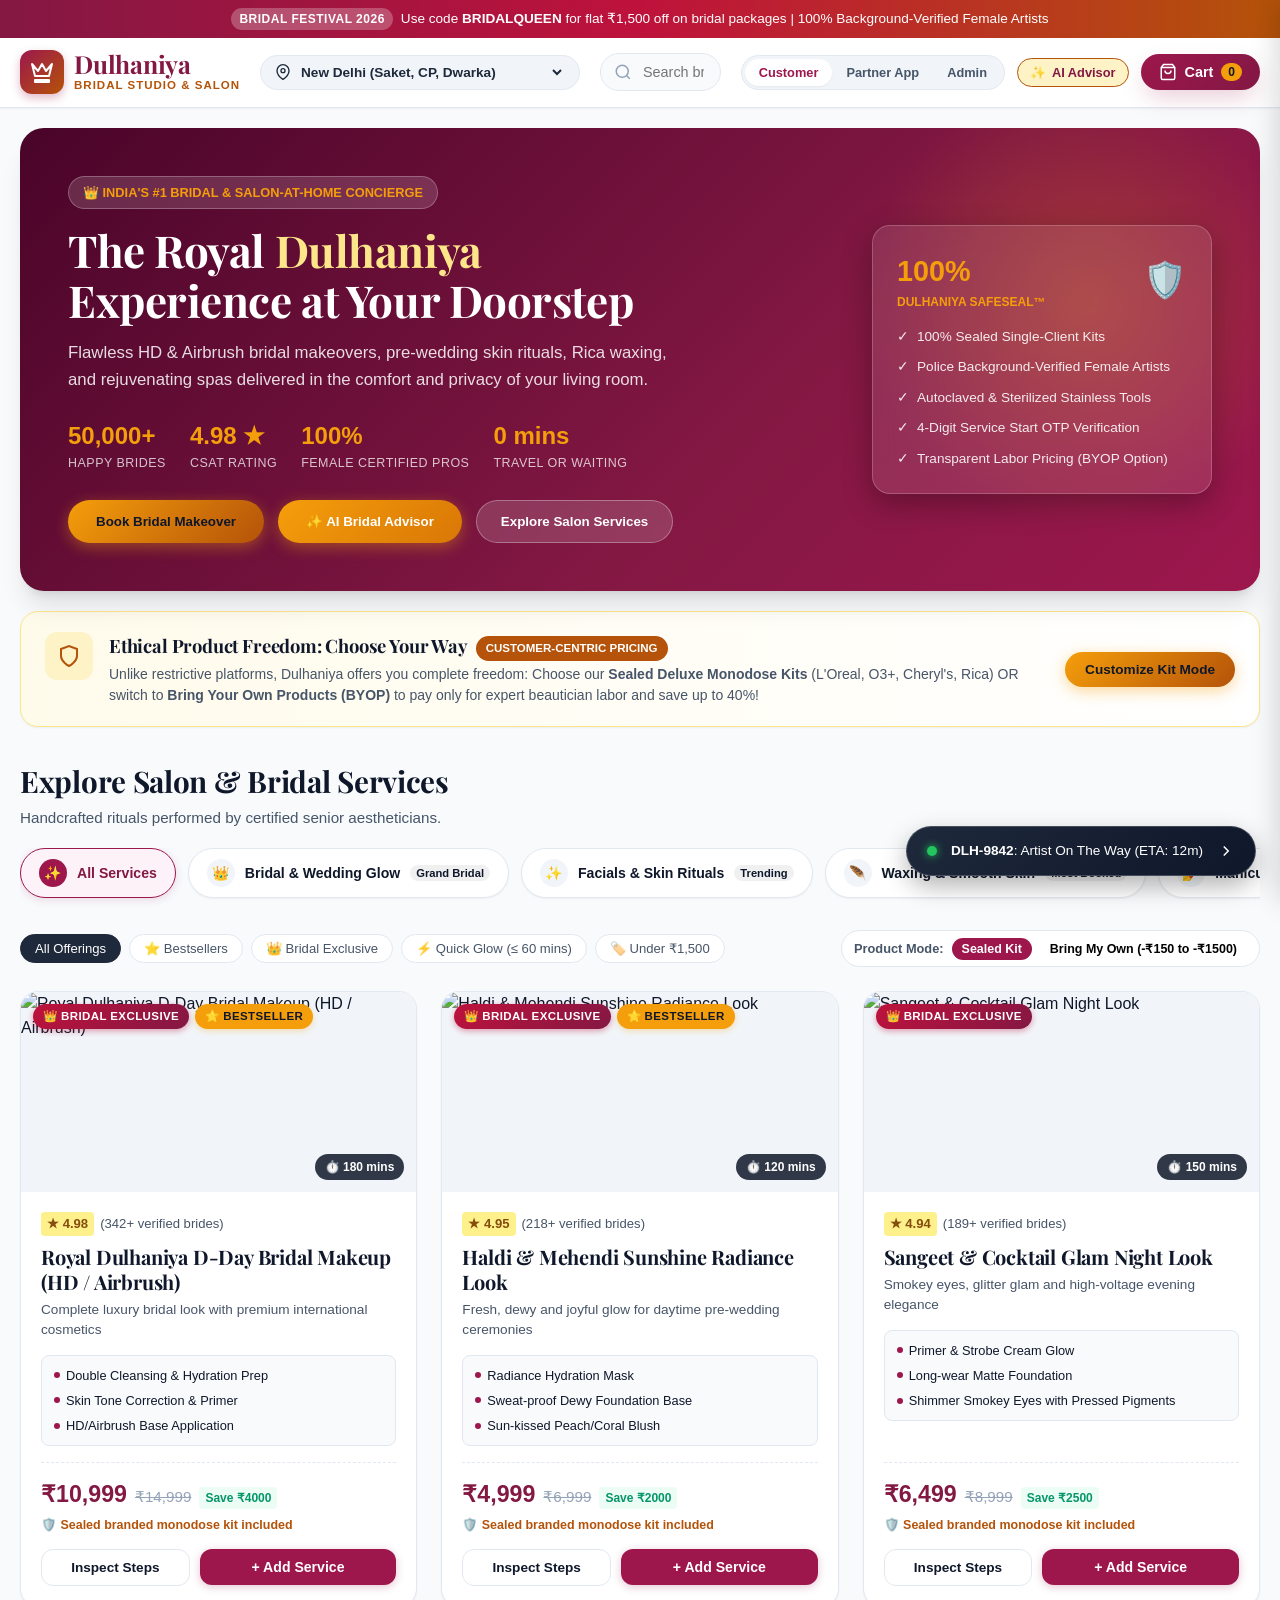
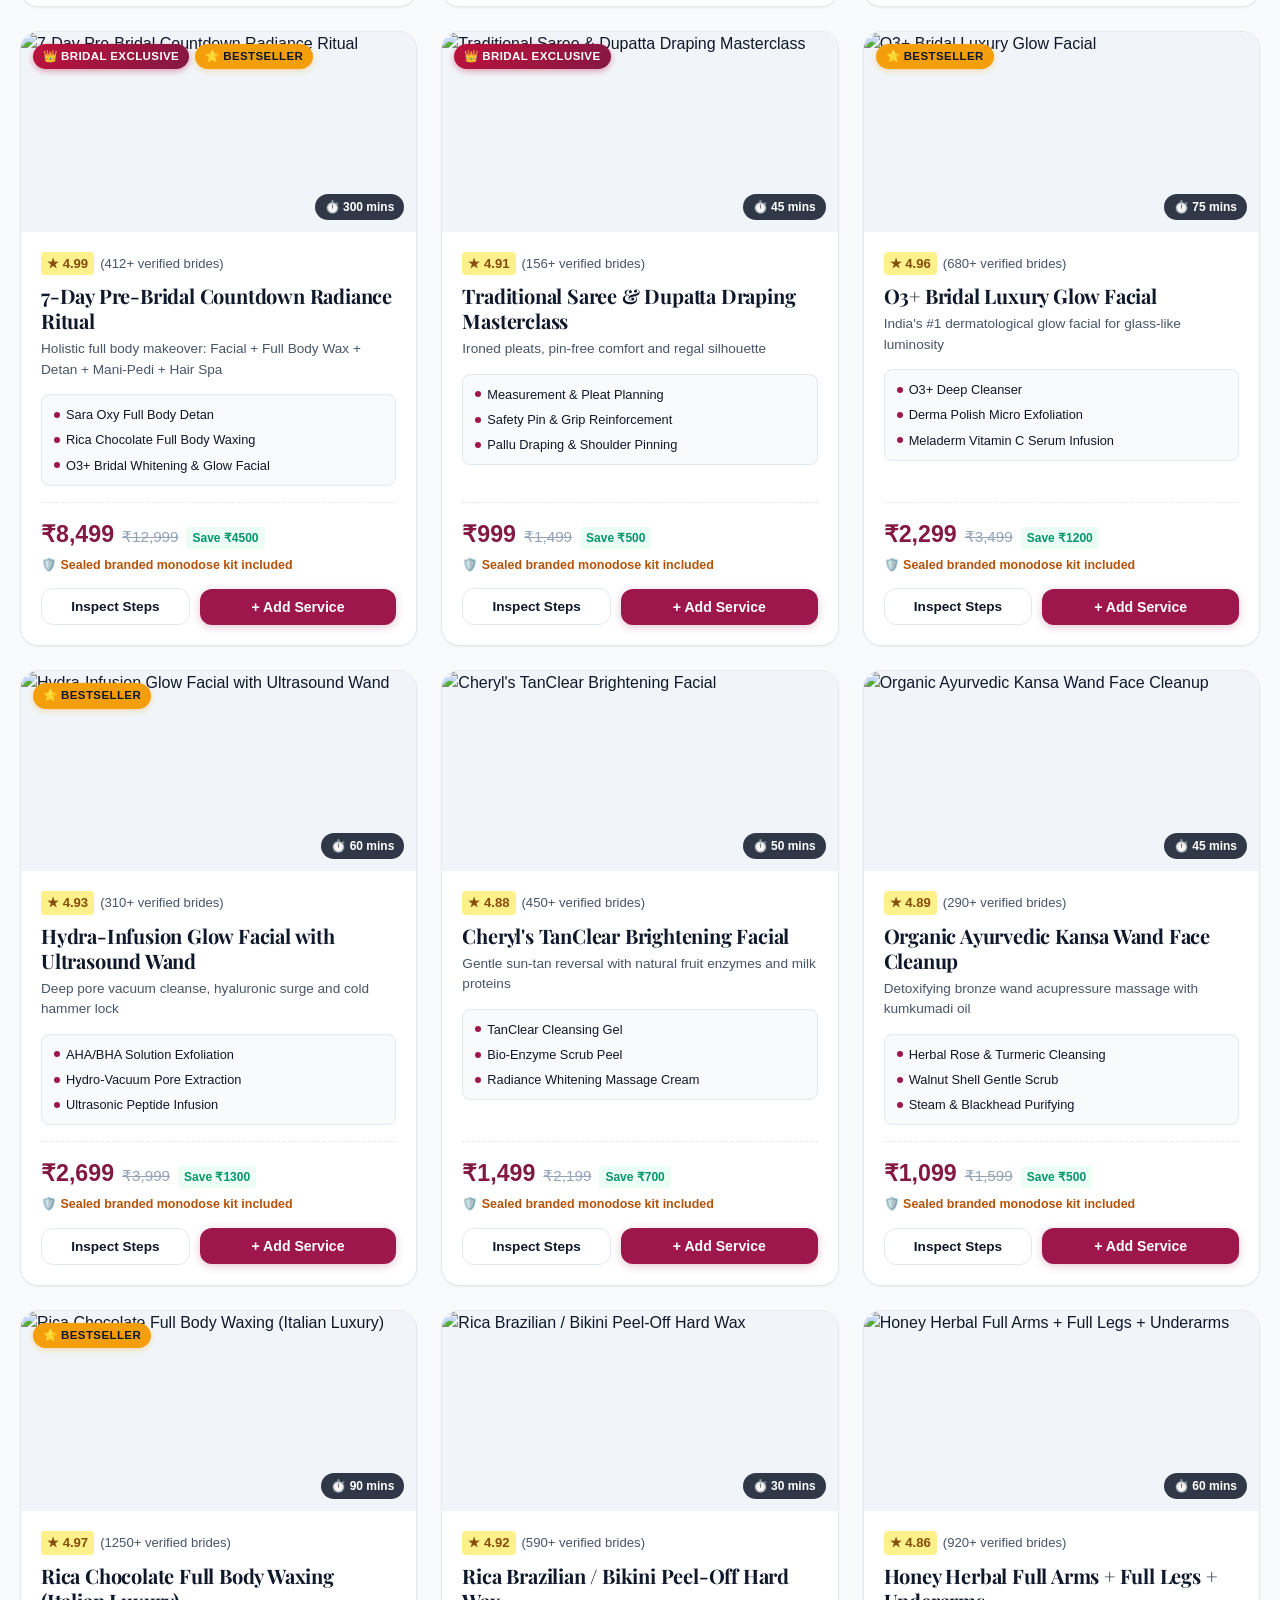
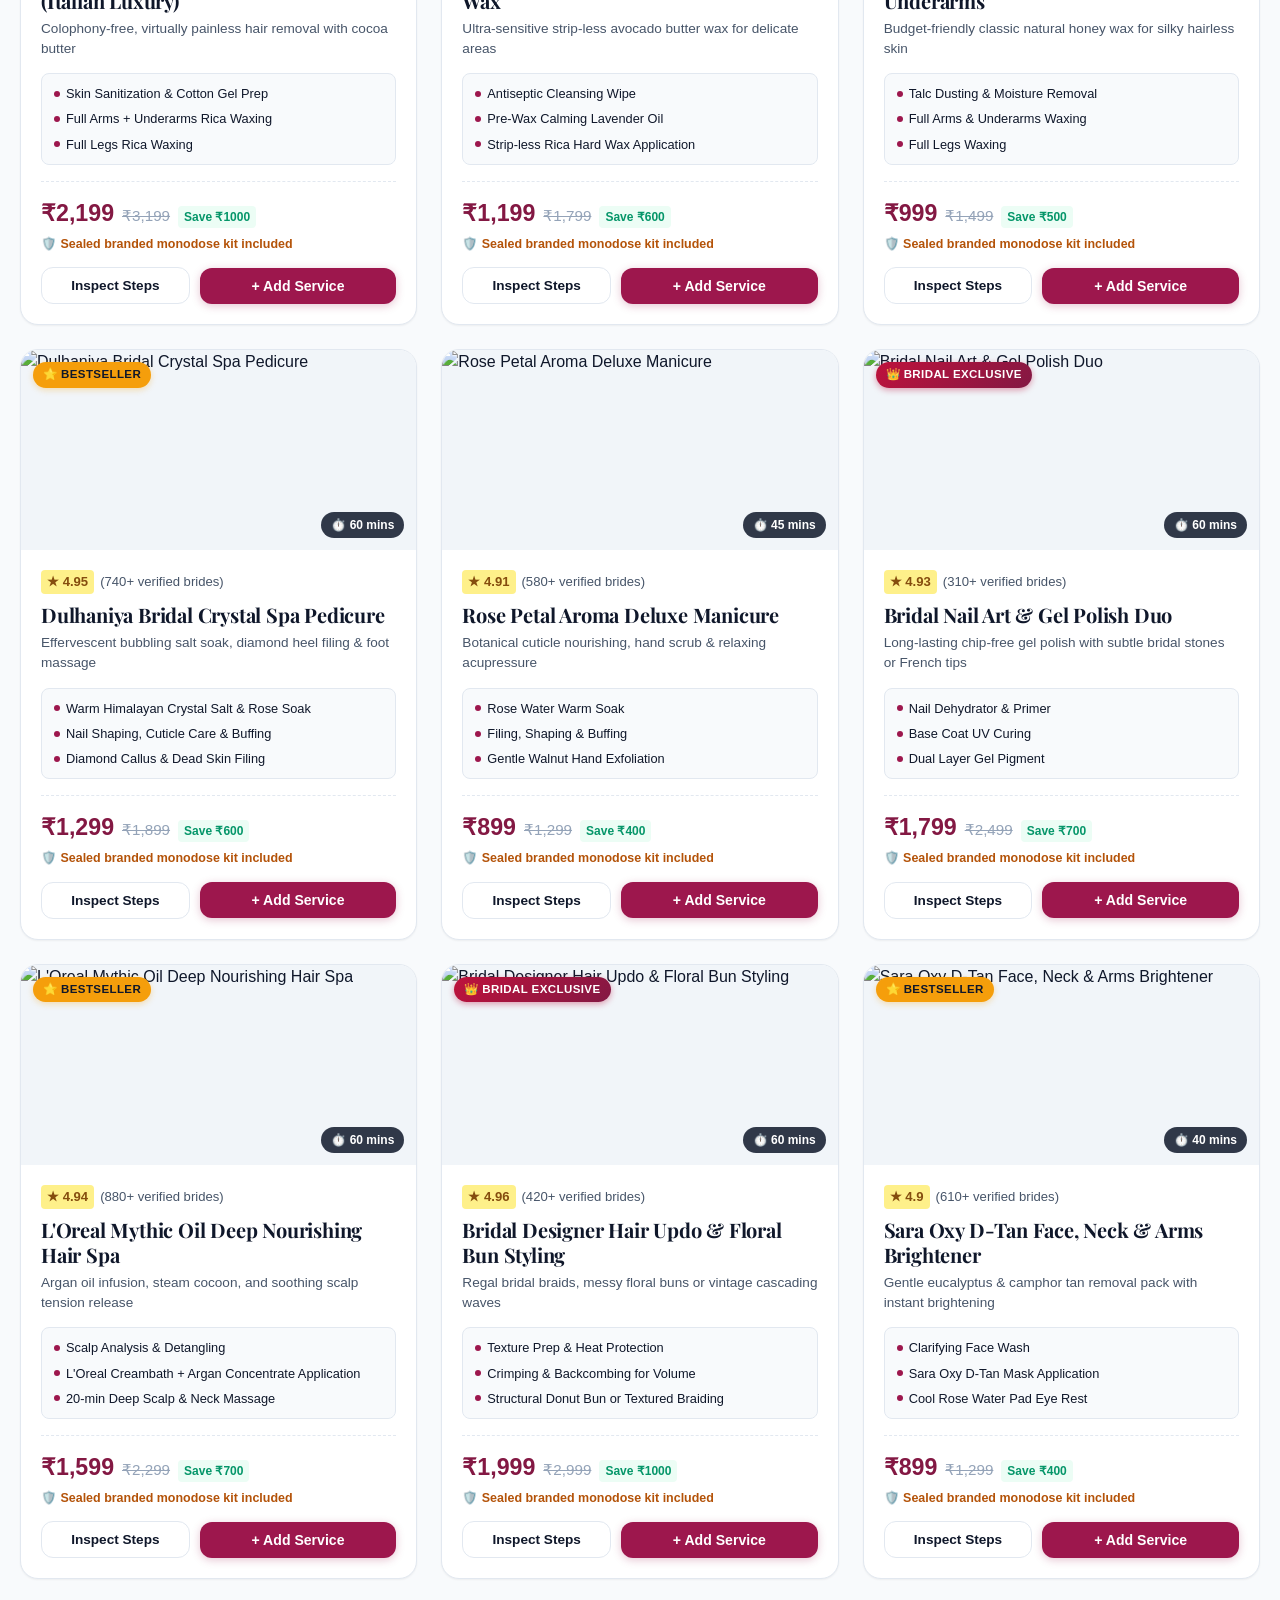
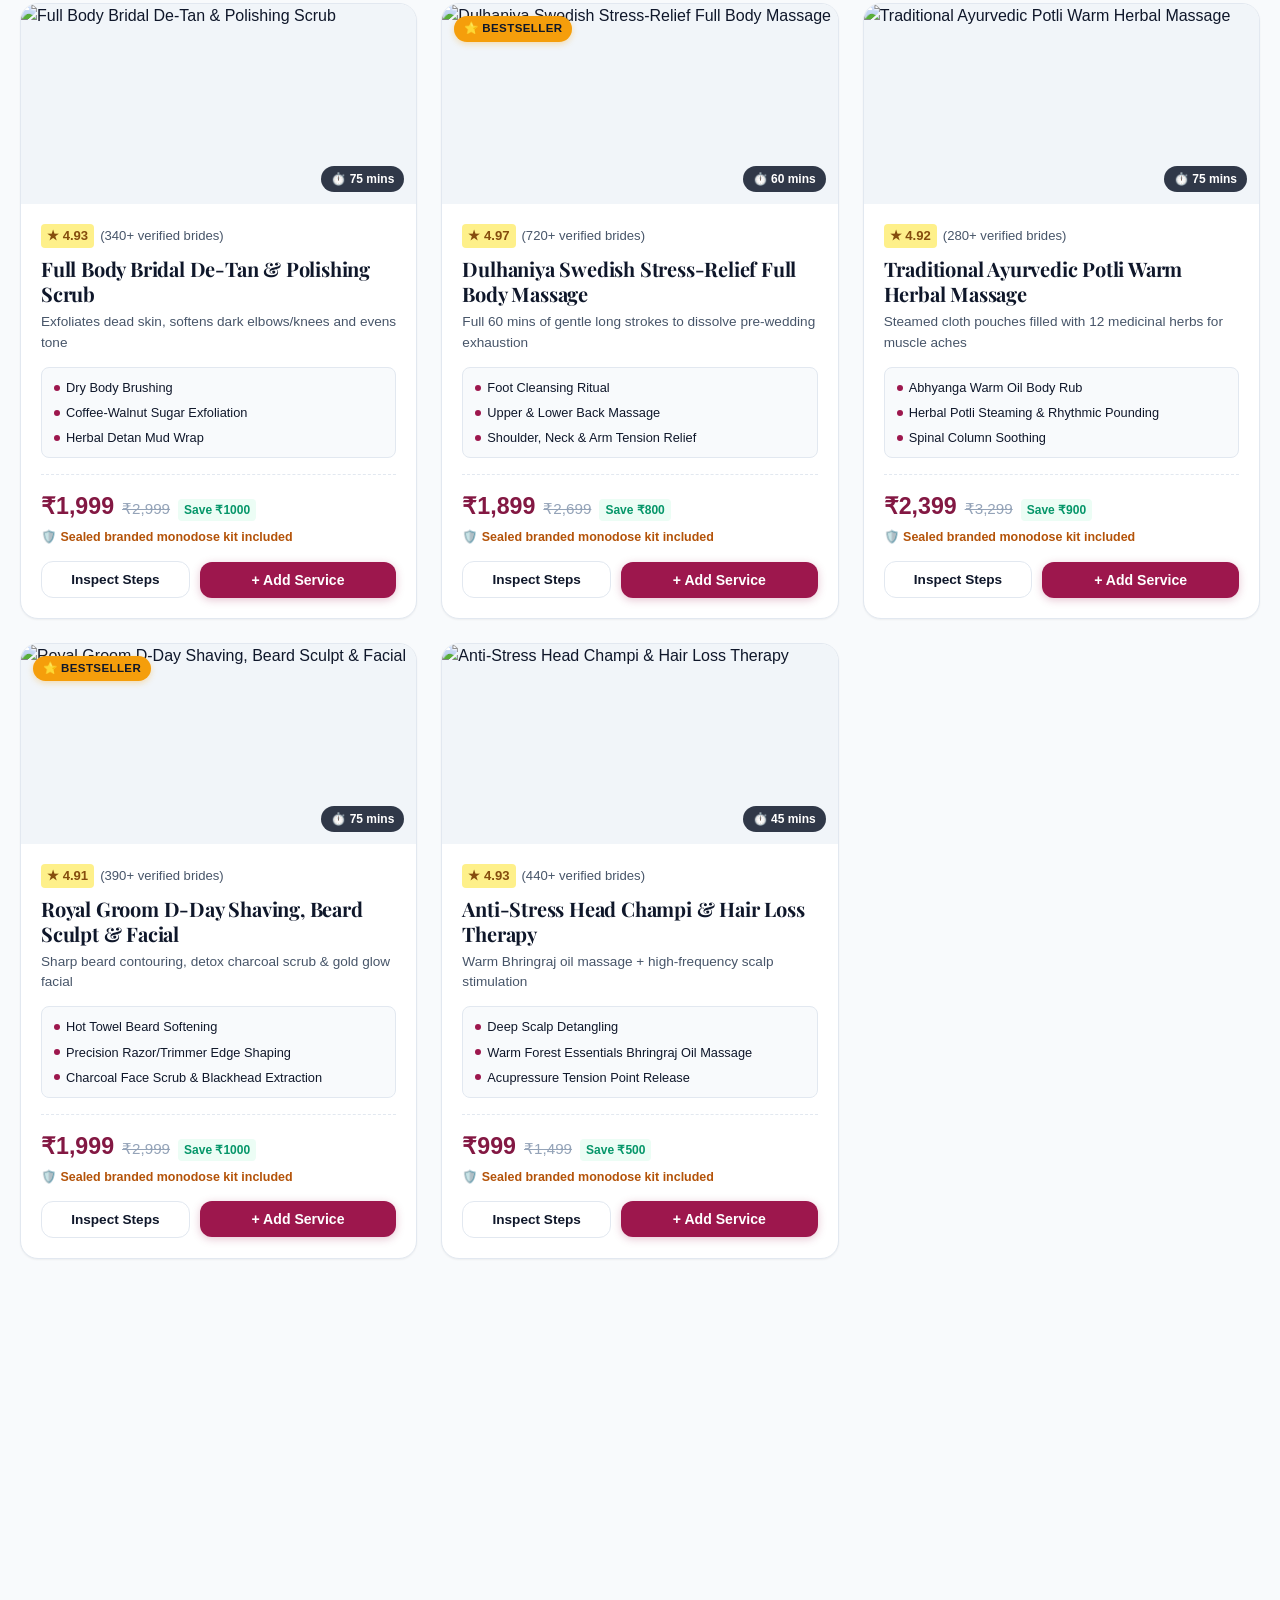
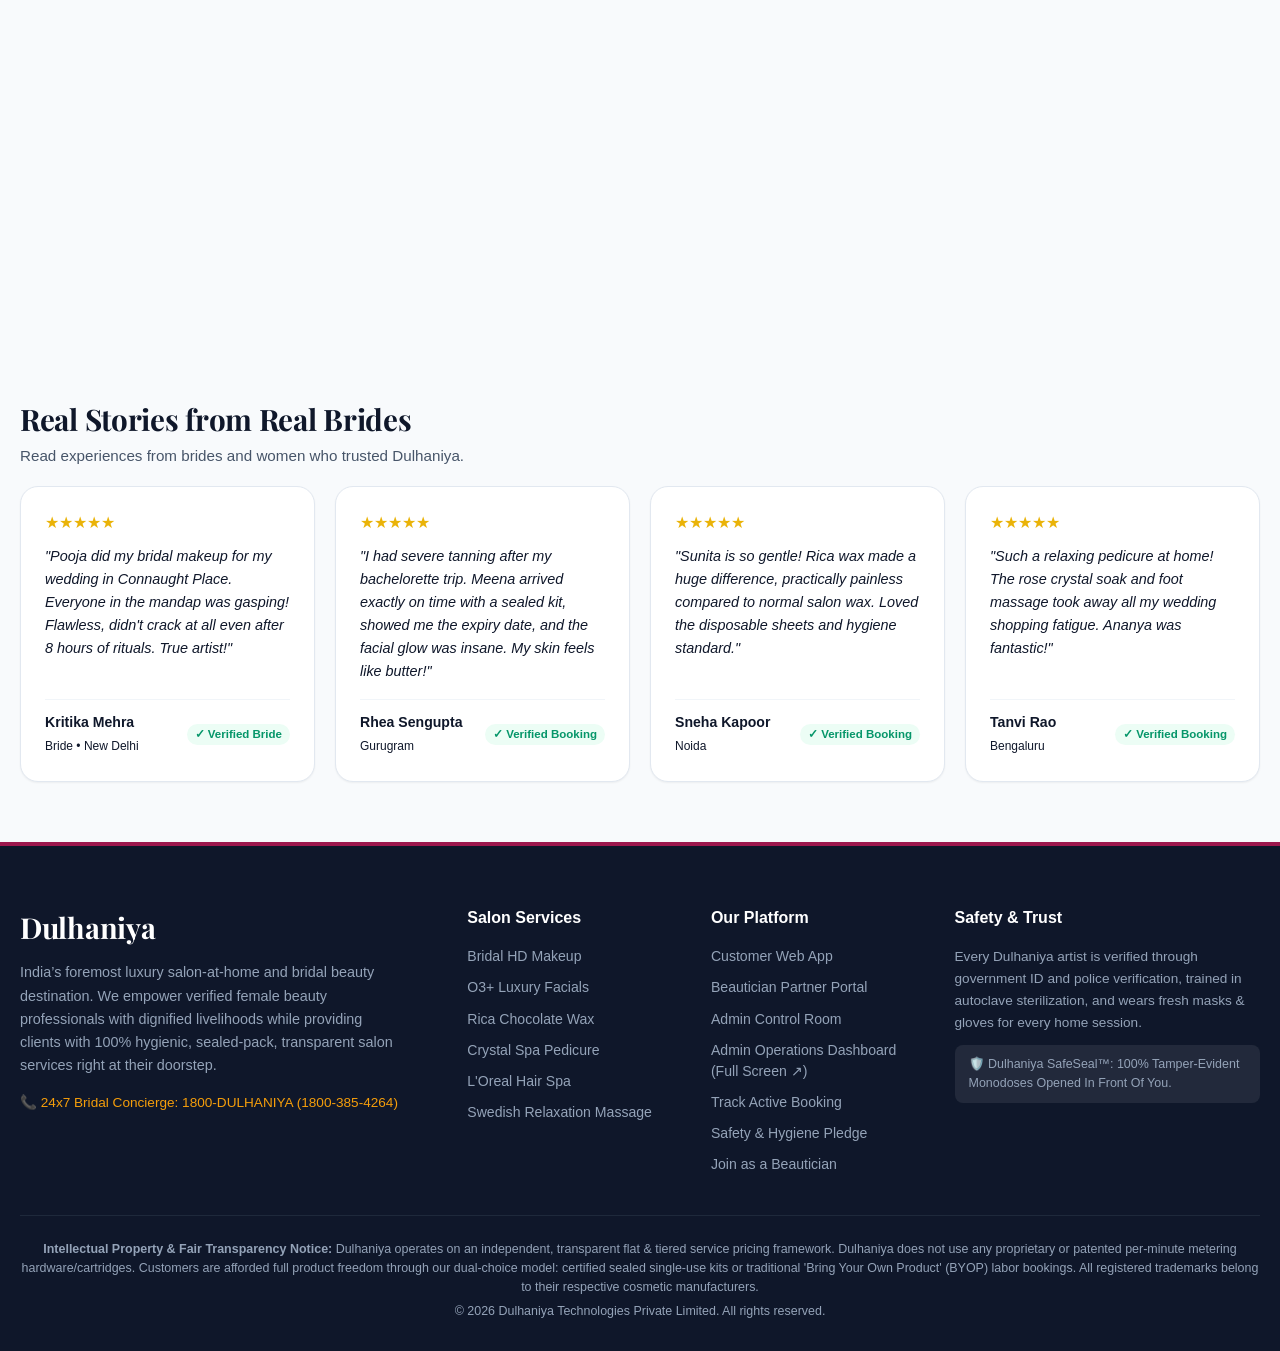
==== commit f1358016: "Hour 6 Milestone: Implement Core Web Vitals optimizations (CLS elimination, aspect-ratio hints, cont" ====
--- a/public/index.html
+++ b/public/index.html
@@ -431,14 +431,14 @@
       <div class="split-compare-box">
         <div class="split-img-wrapper" id="transformation-split-box">
           <!-- After (Full Makeup Look) -->
-          <img class="split-img" src="https://images.unsplash.com/photo-1617627143750-d86bc21e42bb?auto=format&fit=crop&w=1200&q=80" alt="After Bridal Transformation" />
+          <img class="split-img" src="https://images.unsplash.com/photo-1617627143750-d86bc21e42bb?auto=format&fit=crop&w=1200&q=80" alt="After Bridal Transformation" loading="lazy" decoding="async" width="850" height="440" />
           <div style="position:absolute; bottom:16px; right:20px; background:rgba(157,23,77,0.85); color:#fff; padding:6px 14px; border-radius:20px; font-weight:700; font-size:0.8rem; z-index:4;">
             ✨ AFTER: Royal HD Airbrush
           </div>
 
           <!-- Before (Skin Prep / Raw Tone) -->
           <div class="split-before" id="split-before-layer" style="clip-path: polygon(0 0, 50% 0, 50% 100%, 0 100%);">
-            <img class="split-img" src="https://images.unsplash.com/photo-1596704017254-9b121068fb31?auto=format&fit=crop&w=1200&q=80" alt="Before Bridal Transformation" />
+            <img class="split-img" src="https://images.unsplash.com/photo-1596704017254-9b121068fb31?auto=format&fit=crop&w=1200&q=80" alt="Before Bridal Transformation" loading="lazy" decoding="async" width="850" height="440" />
             <div style="position:absolute; bottom:16px; left:20px; background:rgba(30,41,59,0.85); color:#fff; padding:6px 14px; border-radius:20px; font-weight:700; font-size:0.8rem; z-index:4;">
               🌿 BEFORE: Natural Dermal Prep
             </div>
@@ -677,7 +677,7 @@
   <aside class="cart-drawer" id="cart-drawer" aria-label="Bridal Shopping Cart">
     <div class="cart-header">
       <h3 style="font-size:1.25rem;">Your Bridal Cart</h3>
-      <button class="btn-close" onclick="App.closeCartDrawer()">✕</button>
+      <button class="btn-close" aria-label="Close modal" onclick="App.closeCartDrawer()">✕</button>
     </div>
 
     <!-- Product Kit Mode Switcher inside Cart -->
@@ -771,14 +771,14 @@
   </aside>
 
   <!-- ================= BRIDAL BEAUTY & CEREMONY ADVISOR MODAL ================= -->
-  <div class="modal-overlay" id="consultation-advisor-modal">
+  <div class="modal-overlay" id="consultation-advisor-modal" role="dialog" aria-modal="true" aria-labelledby="advisor-modal-title">
     <div class="modal-content" style="max-width: 760px;">
       <div class="modal-header">
         <div>
           <span class="badge badge-bridal">✨ SMART CONSULTATION</span>
-          <h3 style="margin-top: 4px;">AI Bridal Beauty & Ceremony Advisor</h3>
-        </div>
-        <button class="btn-close" onclick="App.closeAdvisorModal()">✕</button>
+          <h3 id="advisor-modal-title" style="margin-top: 4px;">AI Bridal Beauty & Ceremony Advisor</h3>
+        </div>
+        <button class="btn-close" aria-label="Close modal" onclick="App.closeAdvisorModal()">✕</button>
       </div>
 
       <div class="modal-body">
@@ -927,11 +927,11 @@
   </div>
 
   <!-- ================= CHECKOUT MODAL ================= -->
-  <div class="modal-overlay" id="checkout-modal">
+  <div class="modal-overlay" id="checkout-modal" role="dialog" aria-modal="true" aria-labelledby="checkout-modal-title">
     <div class="modal-content">
       <div class="modal-header">
-        <h3>Schedule Your Appointment</h3>
-        <button class="btn-close" onclick="App.closeModal('checkout-modal')">✕</button>
+        <h3 id="checkout-modal-title">Schedule Your Appointment</h3>
+        <button class="btn-close" aria-label="Close modal" onclick="App.closeModal('checkout-modal')">✕</button>
       </div>
       <div class="modal-body">
         <form onsubmit="App.submitBooking(event)">
@@ -1003,14 +1003,14 @@
   </div>
 
   <!-- ================= LIVE ORDER TRACKER & SAFETY MODAL ================= -->
-  <div class="modal-overlay" id="tracker-modal">
+  <div class="modal-overlay" id="tracker-modal" role="dialog" aria-modal="true" aria-labelledby="tracker-modal-title">
     <div class="modal-content" style="max-width:720px;">
       <div class="modal-header">
         <div>
-          <h3>Live Booking Journey</h3>
+          <h3 id="tracker-modal-title">Live Booking Journey</h3>
           <span style="font-size:0.85rem; color:var(--primary); font-weight:700;" id="tracker-modal-ref">DLH-9842</span>
         </div>
-        <button class="btn-close" onclick="Tracker.closeTracker()">✕</button>
+        <button class="btn-close" aria-label="Close modal" onclick="Tracker.closeTracker()">✕</button>
       </div>
       <div class="modal-body">
         
@@ -1049,7 +1049,7 @@
 
         <!-- Beautician Profile Card -->
         <div class="beautician-profile-card">
-          <img id="tracker-beautician-photo" class="beautician-avatar" src="https://images.unsplash.com/photo-1573496359142-b8d87734a5a2?auto=format&fit=crop&w=400&q=80" alt="Beautician" />
+          <img id="tracker-beautician-photo" class="beautician-avatar" src="https://images.unsplash.com/photo-1573496359142-b8d87734a5a2?auto=format&fit=crop&w=400&q=80" alt="Beautician" loading="lazy" decoding="async" width="56" height="56" />
           <div class="beautician-details">
             <div style="display:flex; justify-content:space-between; align-items:center;">
               <h4 class="beautician-name" id="tracker-beautician-name">Pooja Sharma</h4>
@@ -1142,11 +1142,11 @@
   </div>
 
   <!-- ================= SERVICE PROCEDURE DETAIL MODAL ================= -->
-  <div class="modal-overlay" id="service-detail-modal">
+  <div class="modal-overlay" id="service-detail-modal" role="dialog" aria-modal="true" aria-labelledby="detail-modal-title">
     <div class="modal-content">
       <div class="modal-header">
         <h3 id="detail-modal-title">Service Details</h3>
-        <button class="btn-close" onclick="App.closeModal('service-detail-modal')">✕</button>
+        <button class="btn-close" aria-label="Close modal" onclick="App.closeModal('service-detail-modal')">✕</button>
       </div>
       <div class="modal-body" id="detail-modal-body">
         <!-- Rendered by app.js -->
@@ -1155,11 +1155,11 @@
   </div>
 
   <!-- ================= ADMIN: ADD NEW SERVICE MODAL ================= -->
-  <div class="modal-overlay" id="add-service-modal">
+  <div class="modal-overlay" id="add-service-modal" role="dialog" aria-modal="true" aria-labelledby="add-service-modal-title">
     <div class="modal-content">
       <div class="modal-header">
-        <h3>Add New Service to Catalog</h3>
-        <button class="btn-close" onclick="Admin.closeAddServiceModal()">✕</button>
+        <h3 id="add-service-modal-title">Add New Service to Catalog</h3>
+        <button class="btn-close" aria-label="Close modal" onclick="Admin.closeAddServiceModal()">✕</button>
       </div>
       <div class="modal-body">
         <form onsubmit="Admin.submitNewService(event)">
--- a/public/css/styles.css
+++ b/public/css/styles.css
@@ -2352,3 +2352,27 @@
   padding: 24px;
   box-shadow: 0 10px 25px rgba(157, 23, 77, 0.08);
 }
+
+
+/* ================= Accessibility & Core Web Vitals (WCAG 2.1 AA) ================= */
+:focus-visible {
+  outline: 2px solid var(--primary) !important;
+  outline-offset: 2px !important;
+}
+
+button:focus:not(:focus-visible),
+a:focus:not(:focus-visible),
+input:focus:not(:focus-visible),
+select:focus:not(:focus-visible) {
+  outline: none;
+}
+
+.service-image-wrapper {
+  aspect-ratio: 16 / 9;
+}
+
+.comparison-section,
+.footer {
+  content-visibility: auto;
+  contain-intrinsic-size: 0 400px;
+}
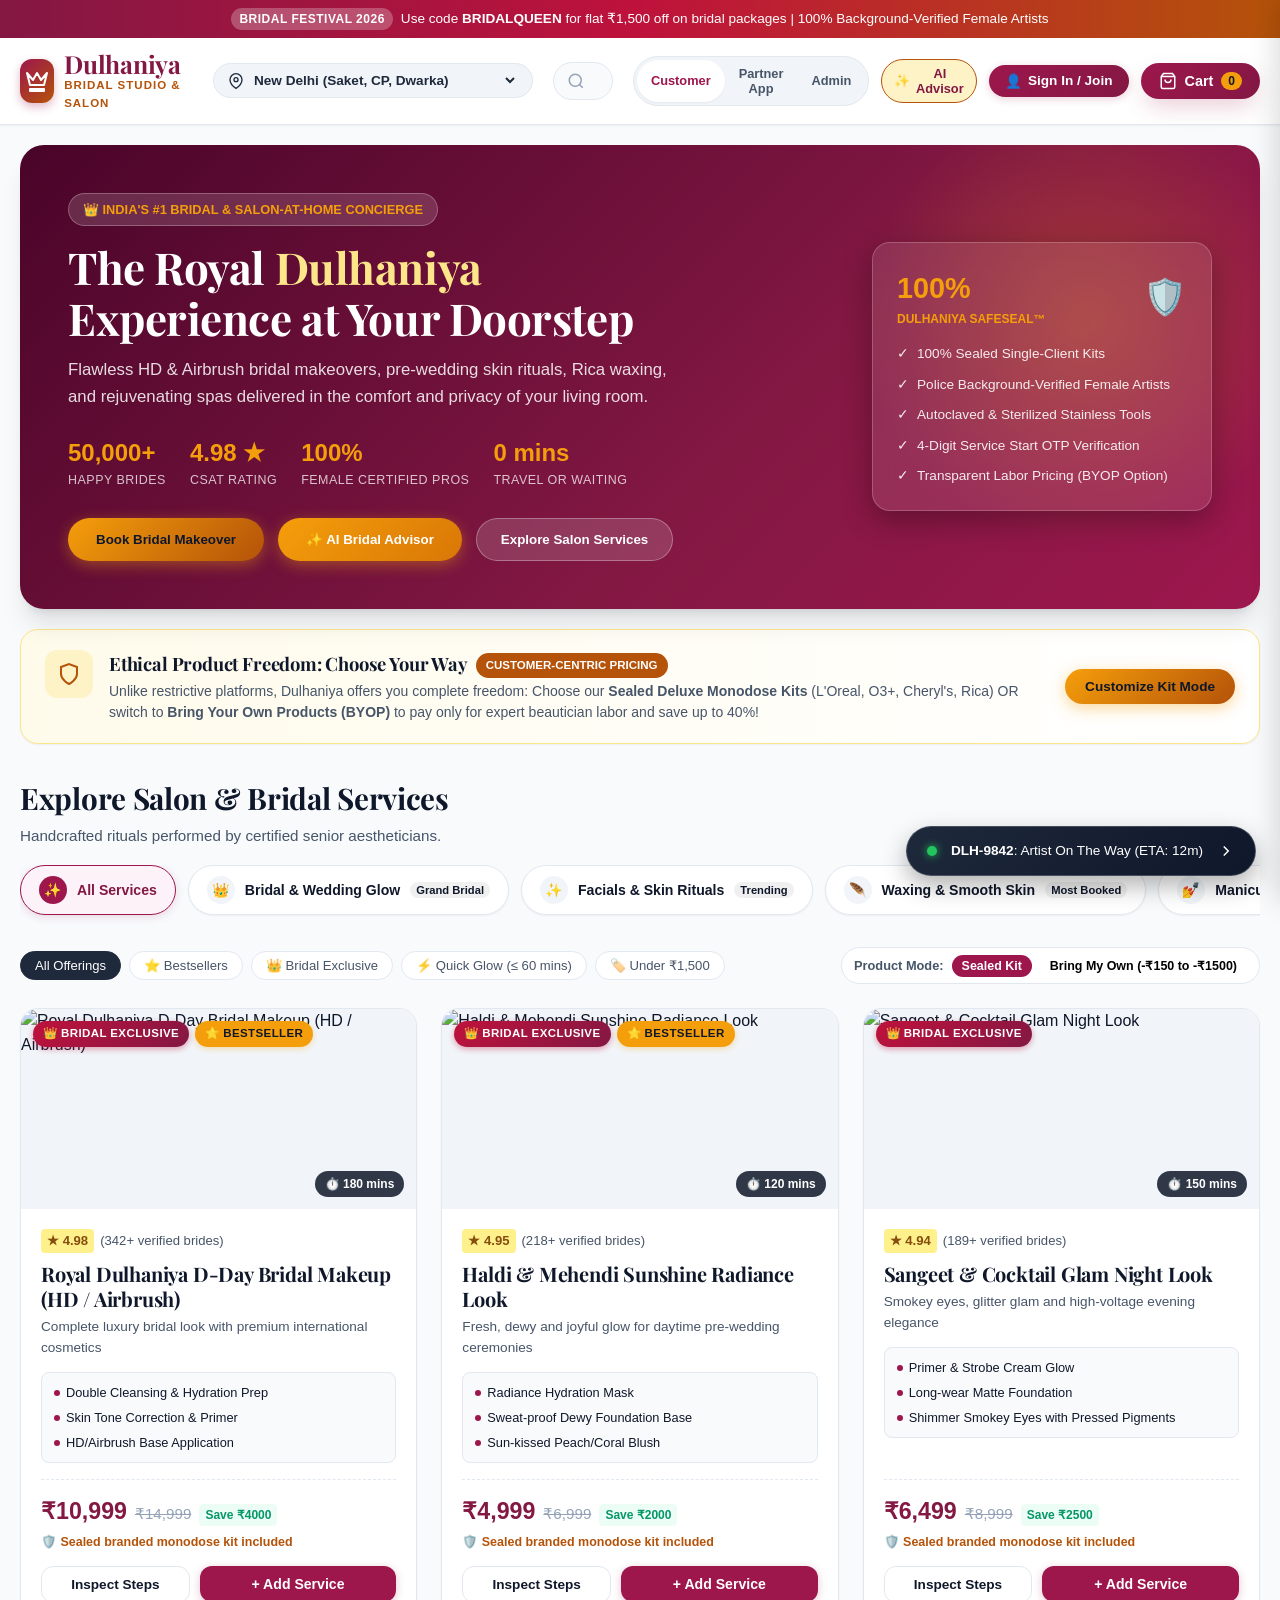
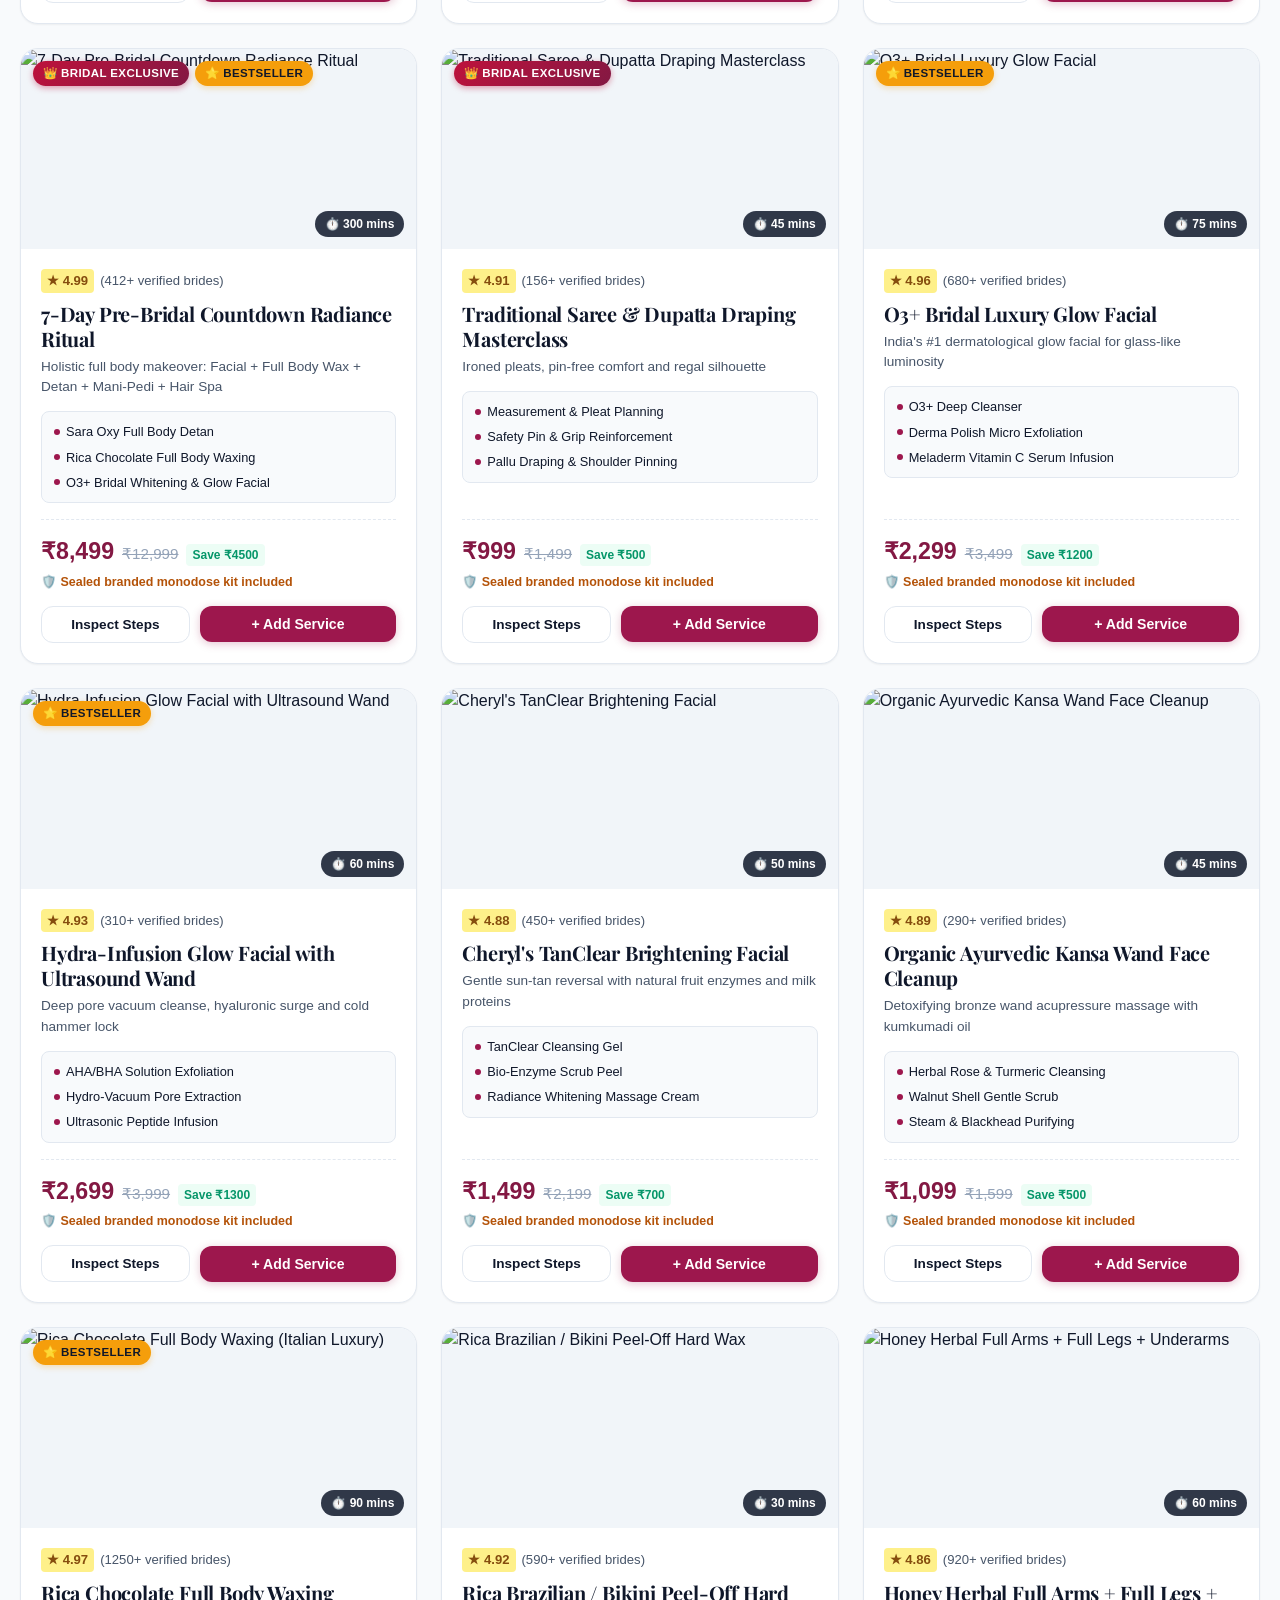
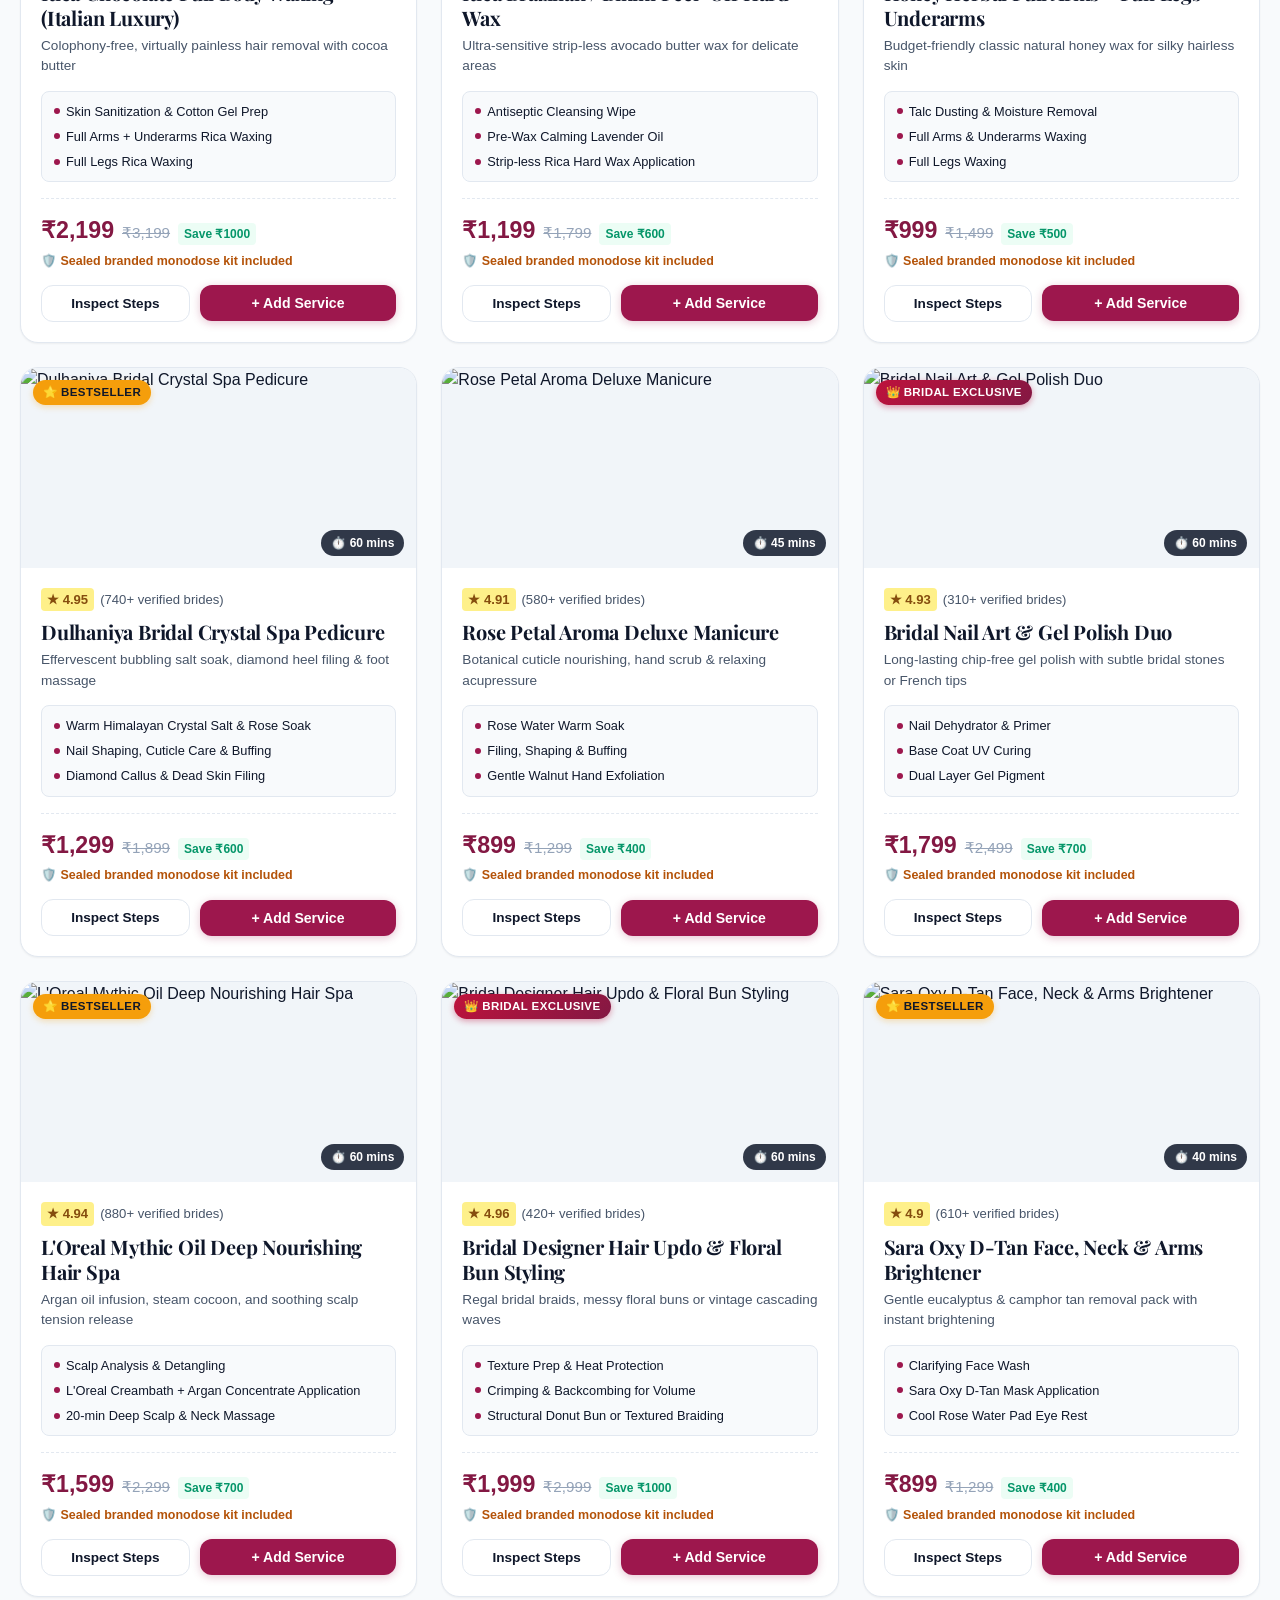
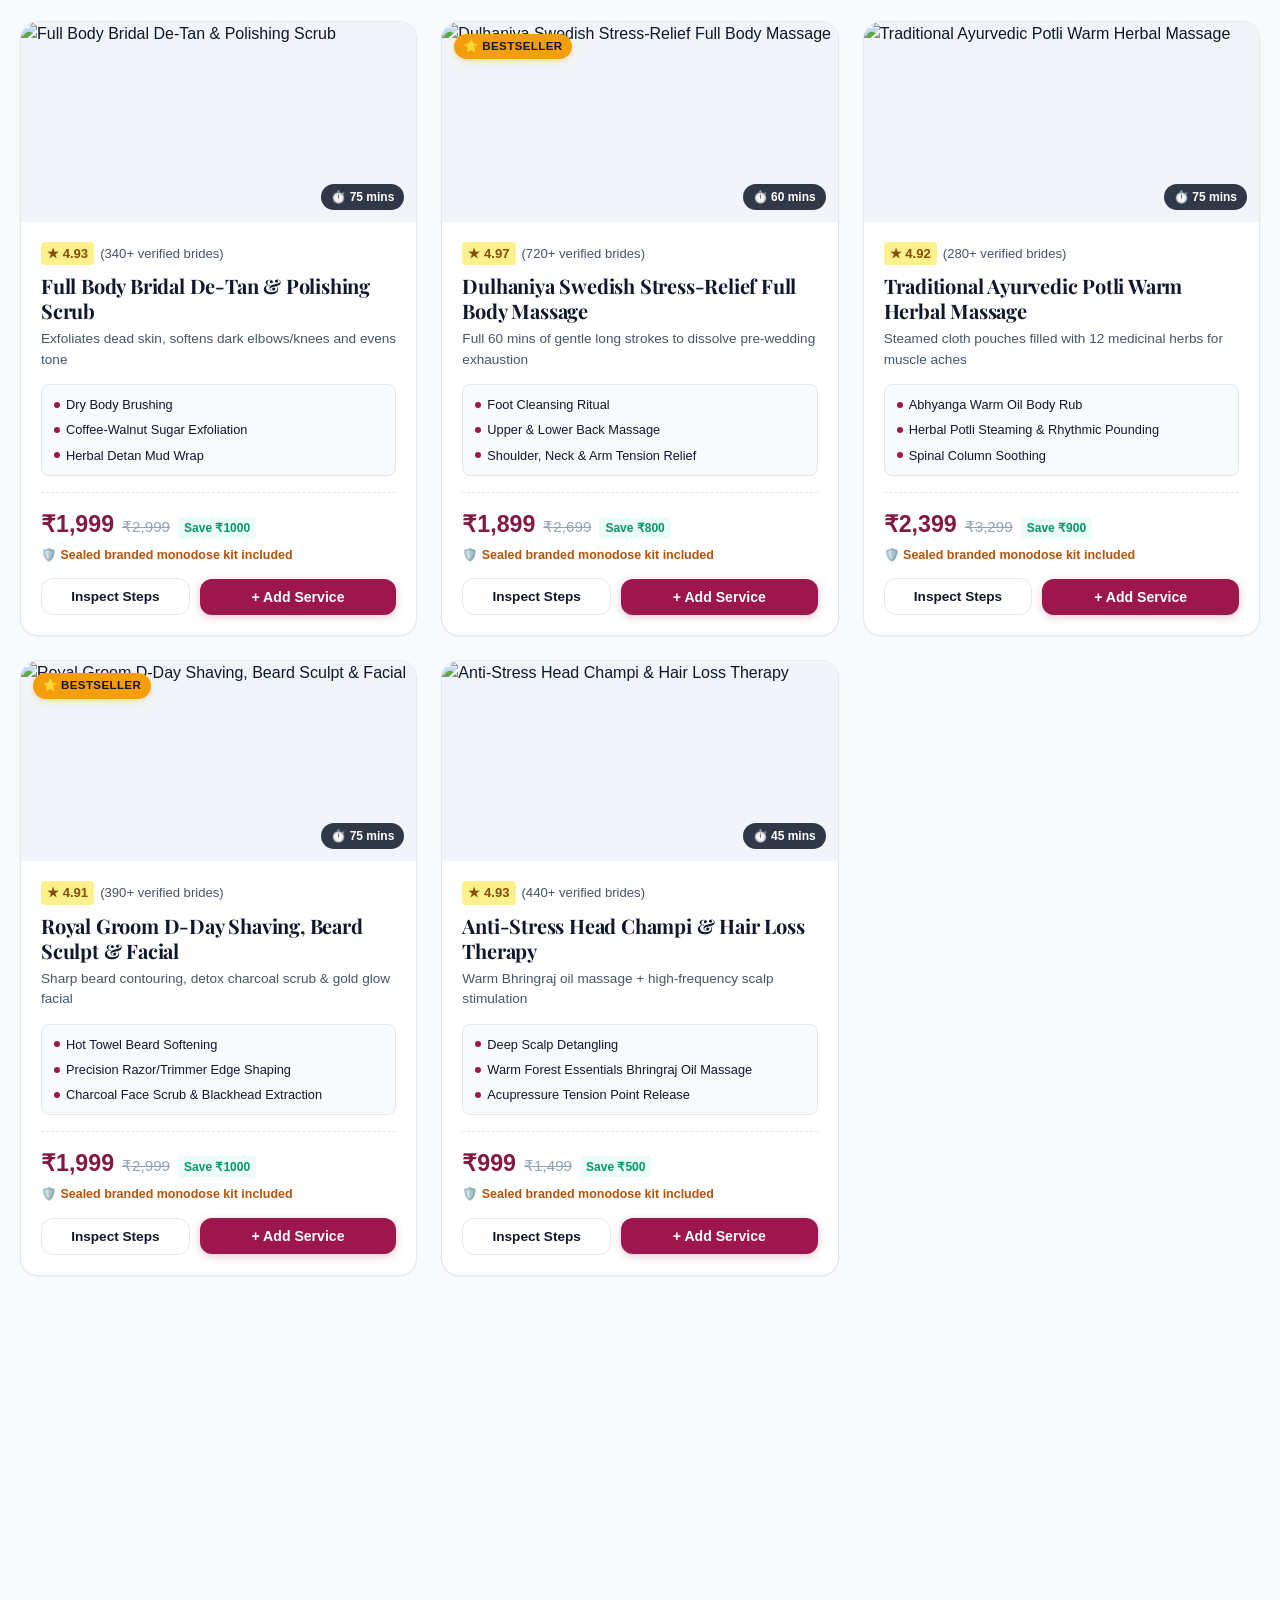
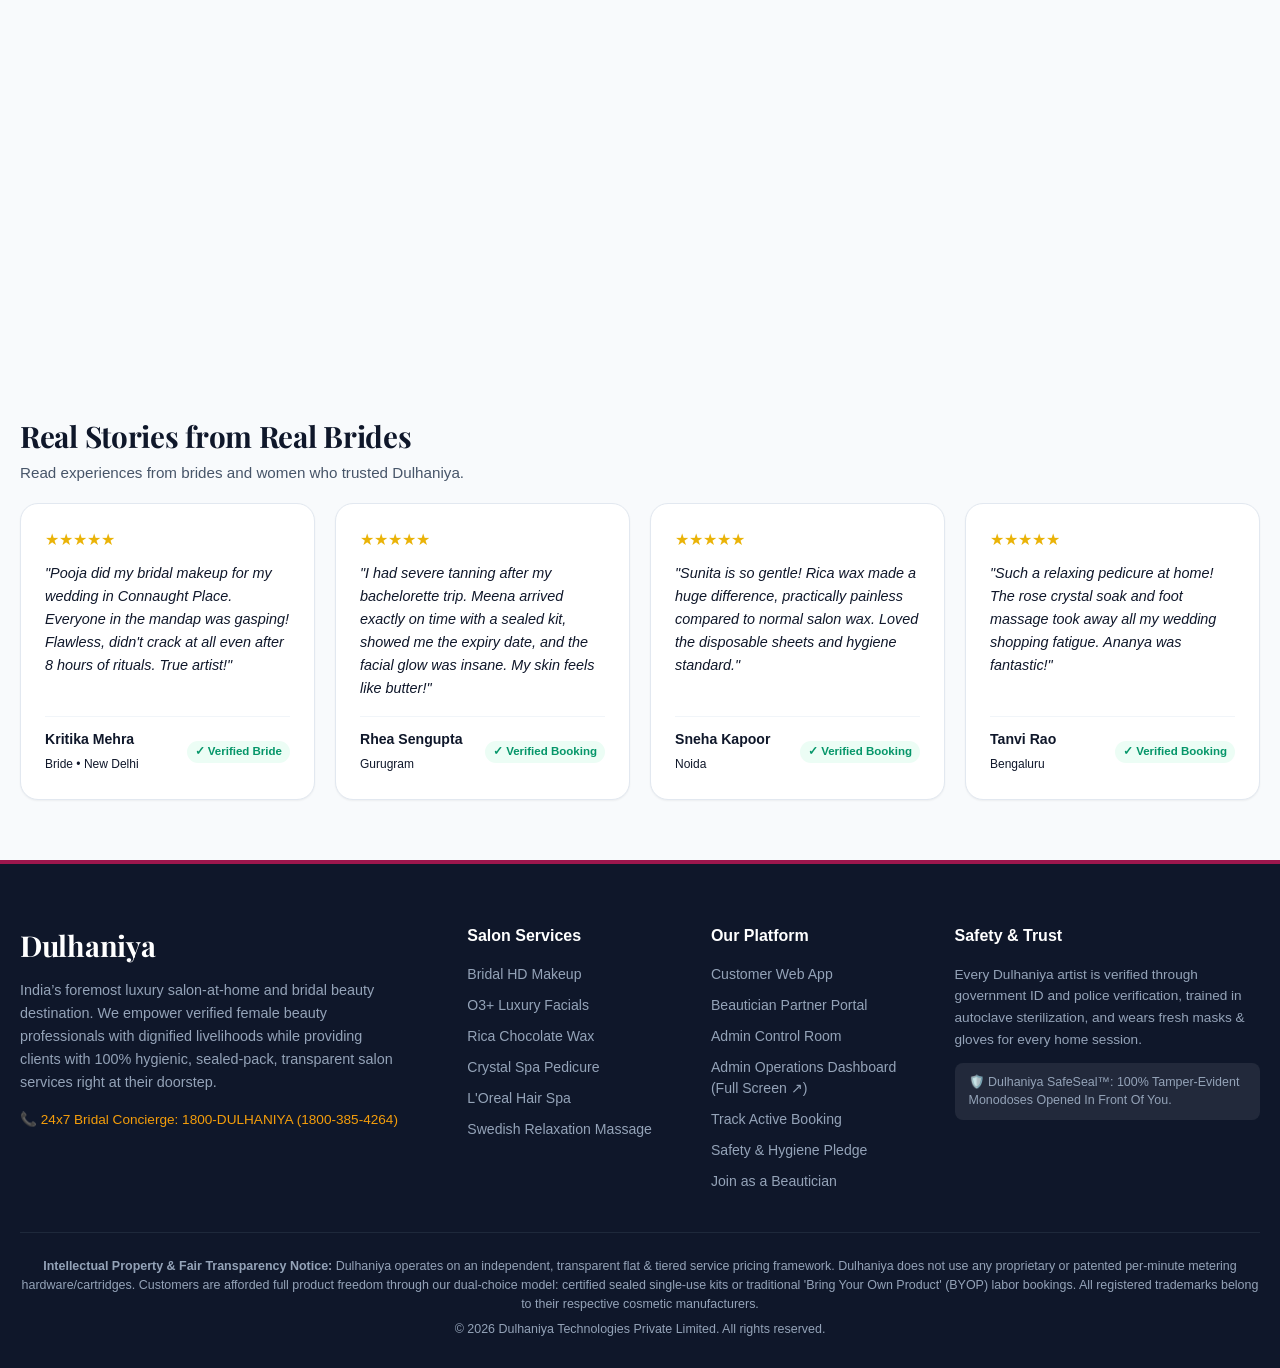
==== commit 863f3925: "feat(auth): implement universal authentication, password-protected admin suite, customer portal, par" ====
--- a/public/index.html
+++ b/public/index.html
@@ -198,6 +198,13 @@
           <span>✨</span> AI Advisor
         </button>
 
+        <!-- Auth State Container (Guest Sign-in or Authenticated User Pill + Dropdown) -->
+        <div id="nav-auth-container" class="nav-auth-container">
+          <button class="btn-primary btn-nav-signin" id="btn-nav-signin" onclick="App.openLoginModal()">
+            <span class="icon">👤</span> Sign In / Join
+          </button>
+        </div>
+
         <!-- Cart Button -->
         <button class="cart-btn" onclick="App.openCartDrawer()">
           <svg width="18" height="18" viewBox="0 0 24 24" fill="none" stroke="currentColor" stroke-width="2">
@@ -959,18 +966,34 @@
             </div>
           </div>
 
-          <!-- Address Form -->
+          <!-- Address Form with Saved Addresses Picker & Auto-Fill -->
           <div style="margin-bottom:16px;">
-            <label style="font-size:0.85rem; font-weight:700; color:var(--slate-700); display:block; margin-bottom:8px;">3. Service Delivery Address:</label>
+            <div style="display:flex; justify-content:space-between; align-items:center; margin-bottom:8px; flex-wrap:wrap; gap:6px;">
+              <label style="font-size:0.85rem; font-weight:700; color:var(--slate-700); margin:0;">3. Service Delivery Address:</label>
+              <div id="checkout-saved-address-container" style="display:none;">
+                <select id="checkout-saved-address-select" onchange="App.onSavedAddressChosen(this.value)" style="padding:4px 8px; font-size:0.75rem; border:1px solid var(--primary-border); border-radius:6px; background:var(--primary-subtle); color:var(--primary-dark); font-weight:700;">
+                  <option value="">📍 Choose Saved Address...</option>
+                </select>
+              </div>
+            </div>
+
+            <!-- Guest Sign-in Banner -->
+            <div id="checkout-guest-auth-prompt" style="display:flex; justify-content:space-between; align-items:center; background:var(--primary-subtle); border:1px solid var(--primary-border); border-radius:var(--radius-sm); padding:8px 12px; margin-bottom:10px; font-size:0.78rem;">
+              <span>👰 Have a Dulhaniya account?</span>
+              <button type="button" onclick="App.openLoginModal('customer')" style="color:var(--primary); font-weight:700; text-decoration:underline; border:none; background:none; cursor:pointer;">
+                Sign in for 1-tap saved addresses →
+              </button>
+            </div>
+
             <div style="display:grid; grid-template-columns:1fr 1fr; gap:10px; margin-bottom:10px;">
-              <input type="text" name="customer_name" required placeholder="Full Name *" value="Komal Singhania" style="padding:10px; border:1px solid var(--slate-300); border-radius:var(--radius-sm); font-size:0.85rem;" />
-              <input type="tel" name="customer_phone" required placeholder="Mobile Number *" value="+91 98765 12345" style="padding:10px; border:1px solid var(--slate-300); border-radius:var(--radius-sm); font-size:0.85rem;" />
-            </div>
-            <input type="email" name="customer_email" placeholder="Email Address for Invoice (optional)" value="komal.s@example.com" style="width:100%; padding:10px; border:1px solid var(--slate-300); border-radius:var(--radius-sm); font-size:0.85rem; margin-bottom:10px;" />
-            <input type="text" name="address" required placeholder="House/Flat No., Building & Street *" value="Flat 402, Tower B, Palm Meadows, Saket" style="width:100%; padding:10px; border:1px solid var(--slate-300); border-radius:var(--radius-sm); font-size:0.85rem; margin-bottom:10px;" />
+              <input type="text" name="customer_name" id="checkout-name" required placeholder="Full Name *" value="Komal Singhania" style="padding:10px; border:1px solid var(--slate-300); border-radius:var(--radius-sm); font-size:0.85rem;" />
+              <input type="tel" name="customer_phone" id="checkout-phone" required placeholder="Mobile Number *" value="+91 98765 12345" style="padding:10px; border:1px solid var(--slate-300); border-radius:var(--radius-sm); font-size:0.85rem;" />
+            </div>
+            <input type="email" name="customer_email" id="checkout-email" placeholder="Email Address for Invoice (optional)" value="komal.s@example.com" style="width:100%; padding:10px; border:1px solid var(--slate-300); border-radius:var(--radius-sm); font-size:0.85rem; margin-bottom:10px;" />
+            <input type="text" name="address" id="checkout-address" required placeholder="House/Flat No., Building & Street *" value="Flat 402, Tower B, Palm Meadows, Saket" style="width:100%; padding:10px; border:1px solid var(--slate-300); border-radius:var(--radius-sm); font-size:0.85rem; margin-bottom:10px;" />
             <div style="display:grid; grid-template-columns:1fr 1fr; gap:10px;">
-              <input type="text" name="landmark" placeholder="Nearby Landmark" value="Opposite Saket City Club" style="padding:10px; border:1px solid var(--slate-300); border-radius:var(--radius-sm); font-size:0.85rem;" />
-              <input type="text" name="pincode" placeholder="Pincode" value="110017" style="padding:10px; border:1px solid var(--slate-300); border-radius:var(--radius-sm); font-size:0.85rem;" />
+              <input type="text" name="landmark" id="checkout-landmark" placeholder="Nearby Landmark" value="Opposite Saket City Club" style="padding:10px; border:1px solid var(--slate-300); border-radius:var(--radius-sm); font-size:0.85rem;" />
+              <input type="text" name="pincode" id="checkout-pincode" placeholder="Pincode" value="110017" style="padding:10px; border:1px solid var(--slate-300); border-radius:var(--radius-sm); font-size:0.85rem;" />
             </div>
           </div>
 
@@ -1216,6 +1239,345 @@
           </div>
           <button type="submit" class="btn-checkout" style="margin-top:0;">Save Service</button>
         </form>
+      </div>
+    </div>
+  </div>
+
+  <!-- ================= UNIVERSAL AUTHENTICATION MODAL ================= -->
+  <div class="modal-overlay" id="auth-modal" role="dialog" aria-modal="true" aria-labelledby="auth-modal-title">
+    <div class="modal-content auth-modal-content" style="max-width: 520px;">
+      <div class="modal-header auth-modal-header">
+        <div>
+          <div style="display:flex; align-items:center; gap:8px;">
+            <span style="font-size:1.4rem;">👑</span>
+            <h3 id="auth-modal-title" style="margin:0;">Dulhaniya Access Gateway</h3>
+          </div>
+          <p id="auth-modal-subtitle" style="font-size:0.8rem; color:var(--slate-500); margin-top:2px;">
+            Sign in or create an account for 1-tap checkout & booking management
+          </p>
+        </div>
+        <button class="btn-close" aria-label="Close modal" onclick="App.closeLoginModal()">✕</button>
+      </div>
+
+      <div class="modal-body" style="padding:20px 24px;">
+        <!-- Role Selector Tabs -->
+        <div class="role-tabs-container" role="tablist">
+          <button type="button" class="role-tab-btn active" id="modal-tab-customer" onclick="App.switchAuthTab('customer')">
+            <span>👰</span> Customer
+          </button>
+          <button type="button" class="role-tab-btn" id="modal-tab-partner" onclick="App.switchAuthTab('partner')">
+            <span>👩‍💼</span> Partner
+          </button>
+          <button type="button" class="role-tab-btn admin-tab" id="modal-tab-admin" onclick="App.switchAuthTab('admin')">
+            <span>🛡️</span> Admin
+          </button>
+        </div>
+
+        <!-- 1-Click Demo Credentials Pill Bar -->
+        <div class="demo-credentials-banner" style="margin-top:14px;">
+          <div class="demo-header-label">
+            <span>⚡</span> 1-Click Test Credentials
+          </div>
+          <div class="demo-buttons-group">
+            <button type="button" class="btn-demo-fill" onclick="App.fillDemoCredentials('customer')">
+              👰 Test as Customer
+            </button>
+            <button type="button" class="btn-demo-fill" onclick="App.fillDemoCredentials('partner')">
+              👩‍💼 Test as Partner
+            </button>
+            <button type="button" class="btn-demo-fill" onclick="App.fillDemoCredentials('admin')">
+              🛡️ Test as Admin
+            </button>
+          </div>
+        </div>
+
+        <!-- Mode Switcher: Sign In vs Create Account -->
+        <div class="mode-toggle-bar" id="modal-mode-toggle-bar">
+          <button type="button" class="mode-toggle-tab active" id="modal-mode-signin" onclick="App.toggleAuthMode('signin')">
+            Sign In
+          </button>
+          <button type="button" class="mode-toggle-tab" id="modal-mode-register" onclick="App.toggleAuthMode('register')">
+            Create Account
+          </button>
+        </div>
+
+        <!-- Error Feedback Box -->
+        <div id="modal-auth-feedback" style="display:none; padding:10px 14px; border-radius:10px; font-size:0.82rem; font-weight:600; margin-bottom:14px;"></div>
+
+        <!-- FORM 1: Customer Sign In -->
+        <form id="modal-form-customer-signin" onsubmit="App.submitLogin(event, 'customer')">
+          <div class="auth-input-group">
+            <label for="modal-cust-email">Email or Registered Phone</label>
+            <div class="auth-input-wrapper">
+              <span class="auth-input-icon">✉️</span>
+              <input type="text" id="modal-cust-email" required placeholder="customer@dulhaniya.com" />
+            </div>
+          </div>
+          <div class="auth-input-group">
+            <label for="modal-cust-password">Password</label>
+            <div class="auth-input-wrapper">
+              <span class="auth-input-icon">🔒</span>
+              <input type="password" id="modal-cust-password" required placeholder="••••••••" />
+            </div>
+          </div>
+          <button type="submit" class="btn-submit-auth" id="btn-modal-cust-login">
+            <span>✨</span> Sign In to Dulhaniya
+          </button>
+        </form>
+
+        <!-- FORM 2: Customer Register -->
+        <form id="modal-form-customer-register" style="display:none;" onsubmit="App.submitRegister(event, 'customer')">
+          <div class="auth-input-group">
+            <label for="modal-cust-reg-name">Bride / Client Full Name</label>
+            <div class="auth-input-wrapper">
+              <span class="auth-input-icon">👤</span>
+              <input type="text" id="modal-cust-reg-name" required placeholder="Aanya Sharma" />
+            </div>
+          </div>
+          <div style="display:grid; grid-template-columns:1fr 1fr; gap:10px;">
+            <div class="auth-input-group">
+              <label for="modal-cust-reg-phone">Phone Number</label>
+              <div class="auth-input-wrapper">
+                <span class="auth-input-icon">📱</span>
+                <input type="tel" id="modal-cust-reg-phone" required placeholder="+91 98765 43210" />
+              </div>
+            </div>
+            <div class="auth-input-group">
+              <label for="modal-cust-reg-city">City</label>
+              <div class="auth-input-wrapper">
+                <span class="auth-input-icon">📍</span>
+                <select id="modal-cust-reg-city" style="padding-left:36px;">
+                  <option value="New Delhi">New Delhi</option>
+                  <option value="Gurugram">Gurugram</option>
+                  <option value="Noida">Noida</option>
+                  <option value="Mumbai">Mumbai</option>
+                  <option value="Bengaluru">Bengaluru</option>
+                </select>
+              </div>
+            </div>
+          </div>
+          <div class="auth-input-group">
+            <label for="modal-cust-reg-email">Email Address</label>
+            <div class="auth-input-wrapper">
+              <span class="auth-input-icon">✉️</span>
+              <input type="email" id="modal-cust-reg-email" required placeholder="aanya@example.com" />
+            </div>
+          </div>
+          <div class="auth-input-group">
+            <label for="modal-cust-reg-password">Create Password</label>
+            <div class="auth-input-wrapper">
+              <span class="auth-input-icon">🔒</span>
+              <input type="password" id="modal-cust-reg-password" required placeholder="Minimum 6 characters" minlength="6" />
+            </div>
+          </div>
+          <button type="submit" class="btn-submit-auth" id="btn-modal-cust-reg">
+            <span>👑</span> Create Account & Join
+          </button>
+        </form>
+
+        <!-- FORM 3: Partner Sign In -->
+        <form id="modal-form-partner-signin" style="display:none;" onsubmit="App.submitLogin(event, 'partner')">
+          <div class="auth-input-group">
+            <label for="modal-partner-email">Partner Registered Email or Phone</label>
+            <div class="auth-input-wrapper">
+              <span class="auth-input-icon">✉️</span>
+              <input type="text" id="modal-partner-email" required placeholder="partner@dulhaniya.com" />
+            </div>
+          </div>
+          <div class="auth-input-group">
+            <label for="modal-partner-password">Specialist Security Password</label>
+            <div class="auth-input-wrapper">
+              <span class="auth-input-icon">🔒</span>
+              <input type="password" id="modal-partner-password" required placeholder="••••••••" />
+            </div>
+          </div>
+          <button type="submit" class="btn-submit-auth" id="btn-modal-partner-login">
+            <span>👩‍💼</span> Access Partner Dashboard
+          </button>
+        </form>
+
+        <!-- FORM 4: Partner Register -->
+        <form id="modal-form-partner-register" style="display:none;" onsubmit="App.submitRegister(event, 'partner')">
+          <div class="auth-input-group">
+            <label for="modal-partner-reg-name">Full Legal Name</label>
+            <div class="auth-input-wrapper">
+              <span class="auth-input-icon">👤</span>
+              <input type="text" id="modal-partner-reg-name" required placeholder="e.g. Pooja Sharma" />
+            </div>
+          </div>
+          <div style="display:grid; grid-template-columns:1fr 1fr; gap:10px;">
+            <div class="auth-input-group">
+              <label for="modal-partner-reg-phone">Phone</label>
+              <div class="auth-input-wrapper">
+                <span class="auth-input-icon">📱</span>
+                <input type="tel" id="modal-partner-reg-phone" required placeholder="+91 98112 34567" />
+              </div>
+            </div>
+            <div class="auth-input-group">
+              <label for="modal-partner-reg-exp">Experience</label>
+              <div class="auth-input-wrapper">
+                <span class="auth-input-icon">⭐</span>
+                <select id="modal-partner-reg-exp" style="padding-left:36px;">
+                  <option value="3">3+ Years</option>
+                  <option value="5" selected>5+ Years</option>
+                  <option value="8">8+ Years</option>
+                </select>
+              </div>
+            </div>
+          </div>
+          <div class="auth-input-group">
+            <label for="modal-partner-reg-email">Email</label>
+            <div class="auth-input-wrapper">
+              <span class="auth-input-icon">✉️</span>
+              <input type="email" id="modal-partner-reg-email" required placeholder="pooja@dulhaniya.com" />
+            </div>
+          </div>
+          <div class="auth-input-group">
+            <label for="modal-partner-reg-password">Password</label>
+            <div class="auth-input-wrapper">
+              <span class="auth-input-icon">🔒</span>
+              <input type="password" id="modal-partner-reg-password" required placeholder="••••••••" minlength="6" />
+            </div>
+          </div>
+          <button type="submit" class="btn-submit-auth" id="btn-modal-partner-reg">
+            <span>🚀</span> Join Specialist Fleet
+          </button>
+        </form>
+
+        <!-- FORM 5: Admin Gateway -->
+        <form id="modal-form-admin-signin" style="display:none;" onsubmit="App.submitAdminModalLogin(event)">
+          <div class="auth-input-group">
+            <label for="modal-admin-user">Administrator Username</label>
+            <div class="auth-input-wrapper">
+              <span class="auth-input-icon">🔑</span>
+              <input type="text" id="modal-admin-user" required placeholder="admin" />
+            </div>
+          </div>
+          <div class="auth-input-group">
+            <label for="modal-admin-pass">Master Passcode</label>
+            <div class="auth-input-wrapper">
+              <span class="auth-input-icon">🔒</span>
+              <input type="password" id="modal-admin-pass" required placeholder="••••••••••••" />
+            </div>
+          </div>
+          <button type="submit" class="btn-submit-auth admin-style" id="btn-modal-admin-login">
+            <span>⚡</span> Unlock Operations Control Room
+          </button>
+        </form>
+      </div>
+    </div>
+  </div>
+
+  <!-- ================= CUSTOMER: MY BOOKINGS MODAL ================= -->
+  <div class="modal-overlay" id="user-bookings-modal" role="dialog" aria-modal="true" aria-labelledby="user-bookings-title">
+    <div class="modal-content" style="max-width: 820px;">
+      <div class="modal-header">
+        <div>
+          <h3 id="user-bookings-title">My Appointments & Bookings</h3>
+          <p style="font-size:0.8rem; color:var(--slate-500); margin-top:2px;">
+            Track live dispatch, view OTP security code, invoices & appointment history
+          </p>
+        </div>
+        <button class="btn-close" aria-label="Close modal" onclick="App.closeMyBookings()">✕</button>
+      </div>
+      <div class="modal-body" style="padding:20px;">
+        <div style="display:flex; justify-content:space-between; align-items:center; margin-bottom:18px; flex-wrap:wrap; gap:10px;">
+          <div style="display:flex; gap:8px;">
+            <button class="tab-btn active" id="tab-cust-bookings-all" onclick="App.filterUserBookings('all')" style="padding:6px 14px; font-size:0.82rem; font-weight:700; border-radius:6px; border:none; background:var(--primary-subtle); color:var(--primary-dark); cursor:pointer;">All Bookings</button>
+            <button class="tab-btn" id="tab-cust-bookings-active" onclick="App.filterUserBookings('active')" style="padding:6px 14px; font-size:0.82rem; font-weight:700; border-radius:6px; border:none; background:var(--slate-100); color:var(--slate-600); cursor:pointer;">Active Dispatches</button>
+            <button class="tab-btn" id="tab-cust-bookings-completed" onclick="App.filterUserBookings('completed')" style="padding:6px 14px; font-size:0.82rem; font-weight:700; border-radius:6px; border:none; background:var(--slate-100); color:var(--slate-600); cursor:pointer;">Past Rituals</button>
+          </div>
+          <button class="btn-secondary" style="font-size:0.78rem; padding:6px 12px;" onclick="App.renderMyBookings()">
+            🔄 Refresh
+          </button>
+        </div>
+
+        <div id="user-bookings-list-container" style="display:flex; flex-direction:column; gap:16px;">
+          <!-- Rendered dynamically -->
+        </div>
+      </div>
+    </div>
+  </div>
+
+  <!-- ================= CUSTOMER: SAVED ADDRESSES MODAL ================= -->
+  <div class="modal-overlay" id="user-addresses-modal" role="dialog" aria-modal="true" aria-labelledby="user-addresses-title">
+    <div class="modal-content" style="max-width: 650px;">
+      <div class="modal-header">
+        <div>
+          <h3 id="user-addresses-title">My Saved Addresses</h3>
+          <p style="font-size:0.8rem; color:var(--slate-500); margin-top:2px;">
+            Saved locations for instant 1-tap checkout across Delhi NCR & Metros
+          </p>
+        </div>
+        <button class="btn-close" aria-label="Close modal" onclick="App.closeSavedAddresses()">✕</button>
+      </div>
+      <div class="modal-body" style="padding:20px;">
+        <!-- Saved Addresses List -->
+        <div id="saved-addresses-list" style="display:flex; flex-direction:column; gap:12px; margin-bottom:24px;">
+          <!-- Dynamically populated -->
+        </div>
+
+        <!-- Add New Address Form Section -->
+        <div style="background:var(--slate-50); border:1px solid var(--slate-200); border-radius:var(--radius-md); padding:18px;">
+          <h4 style="font-size:0.95rem; margin-bottom:12px; color:var(--slate-900);">+ Add New Service Delivery Location</h4>
+          <form onsubmit="App.addSavedAddress(event)">
+            <div style="display:grid; grid-template-columns:1fr 1fr; gap:10px; margin-bottom:10px;">
+              <div>
+                <label style="font-size:0.75rem; font-weight:700; display:block; margin-bottom:4px;">Address Label</label>
+                <input type="text" name="label" required placeholder="e.g. Home, Bridal Suite, Villa" style="width:100%; box-sizing:border-box; padding:8px 10px; border:1px solid var(--slate-300); border-radius:var(--radius-sm); font-size:0.82rem;" />
+              </div>
+              <div>
+                <label style="font-size:0.75rem; font-weight:700; display:block; margin-bottom:4px;">City / Region</label>
+                <select name="city" style="width:100%; box-sizing:border-box; padding:8px 10px; border:1px solid var(--slate-300); border-radius:var(--radius-sm); font-size:0.82rem;">
+                  <option value="New Delhi">New Delhi</option>
+                  <option value="Gurugram">Gurugram</option>
+                  <option value="Noida">Noida</option>
+                  <option value="Mumbai">Mumbai</option>
+                  <option value="Bengaluru">Bengaluru</option>
+                </select>
+              </div>
+            </div>
+            <div style="margin-bottom:10px;">
+              <label style="font-size:0.75rem; font-weight:700; display:block; margin-bottom:4px;">Full Street Address</label>
+              <input type="text" name="address" required placeholder="Villa / Flat number, Wing, Colony or Landmark" style="width:100%; box-sizing:border-box; padding:8px 10px; border:1px solid var(--slate-300); border-radius:var(--radius-sm); font-size:0.82rem;" />
+            </div>
+            <div style="display:grid; grid-template-columns:1fr 1fr; gap:10px; margin-bottom:12px;">
+              <div>
+                <label style="font-size:0.75rem; font-weight:700; display:block; margin-bottom:4px;">Landmark (Optional)</label>
+                <input type="text" name="landmark" placeholder="Near metro, park or temple" style="width:100%; box-sizing:border-box; padding:8px 10px; border:1px solid var(--slate-300); border-radius:var(--radius-sm); font-size:0.82rem;" />
+              </div>
+              <div>
+                <label style="font-size:0.75rem; font-weight:700; display:block; margin-bottom:4px;">Pincode</label>
+                <input type="text" name="pincode" placeholder="e.g. 110017" style="width:100%; box-sizing:border-box; padding:8px 10px; border:1px solid var(--slate-300); border-radius:var(--radius-sm); font-size:0.82rem;" />
+              </div>
+            </div>
+            <div style="display:flex; justify-content:space-between; align-items:center;">
+              <label style="font-size:0.8rem; display:flex; align-items:center; gap:6px; cursor:pointer;">
+                <input type="checkbox" name="is_default" checked />
+                <span>Set as primary default address</span>
+              </label>
+              <button type="submit" class="btn-primary" style="font-size:0.82rem; padding:8px 16px;">
+                Save Address
+              </button>
+            </div>
+          </form>
+        </div>
+      </div>
+    </div>
+  </div>
+
+  <!-- ================= LUXURY APPOINTMENT INVOICE MODAL ================= -->
+  <div class="modal-overlay" id="luxury-invoice-modal" role="dialog" aria-modal="true" aria-labelledby="invoice-modal-title">
+    <div class="modal-content" style="max-width: 680px; padding:0; overflow:hidden;">
+      <div class="modal-header" style="background:var(--slate-900); color:#fff; border-bottom:1px solid var(--gold);">
+        <div style="display:flex; align-items:center; gap:8px;">
+          <span style="font-size:1.4rem;">👑</span>
+          <h3 id="invoice-modal-title" style="color:var(--gold-light); margin:0;">Dulhaniya™ Official Luxury Tax Invoice</h3>
+        </div>
+        <button class="btn-close" style="color:#fff;" aria-label="Close modal" onclick="App.closeModal('luxury-invoice-modal')">✕</button>
+      </div>
+      <div class="modal-body" id="luxury-invoice-body" style="padding:28px;">
+        <!-- Populated dynamically with royal invoice layout and Print button -->
       </div>
     </div>
   </div>
--- a/public/css/styles.css
+++ b/public/css/styles.css
@@ -2376,3 +2376,427 @@
   content-visibility: auto;
   contain-intrinsic-size: 0 400px;
 }
+
+/* ==========================================================================
+   Universal Authentication, Customer Portal, Partner & Admin Suite
+   ========================================================================== */
+
+/* Navbar Authentication States & Avatar Pill */
+.nav-auth-container {
+  display: flex;
+  align-items: center;
+}
+
+.btn-nav-signin {
+  padding: 8px 16px;
+  font-size: 0.85rem;
+  font-weight: 700;
+  border-radius: var(--radius-full);
+  display: inline-flex;
+  align-items: center;
+  gap: 6px;
+  background: linear-gradient(135deg, var(--primary) 0%, var(--primary-dark) 100%);
+  color: #fff;
+  border: none;
+  cursor: pointer;
+  box-shadow: 0 2px 8px rgba(157, 23, 77, 0.2);
+  transition: all var(--transition-fast);
+  white-space: nowrap;
+}
+
+.btn-nav-signin:hover {
+  transform: translateY(-1px);
+  box-shadow: 0 4px 12px rgba(157, 23, 77, 0.3);
+  opacity: 0.96;
+}
+
+.user-profile-menu-wrapper {
+  position: relative;
+  display: inline-block;
+}
+
+.nav-avatar-pill {
+  display: flex;
+  align-items: center;
+  gap: 8px;
+  padding: 4px 12px 4px 5px;
+  background: var(--primary-subtle);
+  border: 1.5px solid var(--primary-border);
+  border-radius: var(--radius-full);
+  cursor: pointer;
+  transition: all var(--transition-fast);
+}
+
+.nav-avatar-pill:hover {
+  background: #fce7f3;
+  border-color: var(--primary-light);
+  transform: translateY(-1px);
+  box-shadow: var(--shadow-sm);
+}
+
+.nav-avatar-pill .avatar-circle {
+  width: 32px;
+  height: 32px;
+  border-radius: 50%;
+  background: linear-gradient(135deg, var(--primary) 0%, var(--primary-dark) 100%);
+  color: #fff;
+  font-weight: 800;
+  font-size: 0.88rem;
+  display: flex;
+  align-items: center;
+  justify-content: center;
+  box-shadow: 0 2px 4px rgba(157, 23, 77, 0.25);
+}
+
+.nav-avatar-pill .user-pill-info {
+  display: flex;
+  flex-direction: column;
+  text-align: left;
+  line-height: 1.1;
+}
+
+.nav-avatar-pill .user-pill-name {
+  font-size: 0.82rem;
+  font-weight: 800;
+  color: var(--slate-900);
+}
+
+.nav-avatar-pill .user-pill-badge {
+  font-size: 0.65rem;
+  font-weight: 700;
+  color: var(--primary);
+  text-transform: uppercase;
+  letter-spacing: 0.04em;
+}
+
+.nav-avatar-pill .chevron-icon {
+  color: var(--slate-500);
+  transition: transform var(--transition-fast);
+}
+
+/* User Dropdown Menu */
+.user-dropdown-menu {
+  position: absolute;
+  top: calc(100% + 8px);
+  right: 0;
+  width: 250px;
+  background: rgba(255, 255, 255, 0.98);
+  backdrop-filter: blur(16px);
+  -webkit-backdrop-filter: blur(16px);
+  border: 1px solid var(--primary-border);
+  border-radius: var(--radius-lg);
+  box-shadow: 0 16px 36px -4px rgba(15, 23, 42, 0.15),
+              0 0 0 1px rgba(255, 255, 255, 0.8) inset;
+  z-index: 100;
+  overflow: hidden;
+  animation: modalSlideUp 0.2s cubic-bezier(0.16, 1, 0.3, 1) forwards;
+}
+
+.user-dropdown-header {
+  padding: 14px 16px;
+  background: linear-gradient(135deg, #fdf2f8 0%, #fff 100%);
+  border-bottom: 1px solid var(--slate-100);
+}
+
+.user-dropdown-items {
+  padding: 6px;
+  display: flex;
+  flex-direction: column;
+  gap: 2px;
+}
+
+.user-dropdown-item {
+  width: 100%;
+  display: flex;
+  align-items: center;
+  gap: 10px;
+  padding: 9px 12px;
+  border-radius: var(--radius-sm);
+  font-size: 0.84rem;
+  font-weight: 600;
+  color: var(--slate-700);
+  background: transparent;
+  border: none;
+  cursor: pointer;
+  transition: all var(--transition-fast);
+  text-decoration: none;
+  box-sizing: border-box;
+}
+
+.user-dropdown-item:hover {
+  background: var(--primary-subtle);
+  color: var(--primary-dark);
+}
+
+.user-dropdown-item.item-danger:hover {
+  background: #fef2f2;
+  color: #dc2626;
+}
+
+.user-booking-count-badge {
+  font-size: 0.68rem;
+  font-weight: 800;
+  background: var(--emerald-subtle);
+  color: var(--emerald);
+  padding: 2px 6px;
+  border-radius: 9999px;
+  text-transform: uppercase;
+}
+
+.dropdown-divider {
+  height: 1px;
+  background: var(--slate-100);
+  margin: 4px 6px;
+}
+
+/* Universal Auth Modal & Role Tabs */
+.auth-modal-content {
+  border-radius: 24px;
+  overflow: hidden;
+  box-shadow: 0 25px 50px -12px rgba(157, 23, 77, 0.25);
+  border: 1.5px solid var(--primary-border);
+}
+
+.auth-modal-header {
+  background: linear-gradient(135deg, #fdf2f8 0%, #fff 100%);
+  border-bottom: 1px solid var(--primary-border);
+}
+
+.role-tabs-container {
+  display: flex;
+  background: var(--slate-100);
+  padding: 4px;
+  border-radius: 12px;
+  gap: 4px;
+  border: 1px solid var(--slate-200);
+}
+
+.role-tab-btn {
+  flex: 1;
+  padding: 9px 6px;
+  font-size: 0.82rem;
+  font-weight: 700;
+  color: var(--slate-600);
+  background: transparent;
+  border: none;
+  border-radius: 8px;
+  cursor: pointer;
+  transition: all var(--transition-fast);
+  display: flex;
+  align-items: center;
+  justify-content: center;
+  gap: 6px;
+  white-space: nowrap;
+}
+
+.role-tab-btn.active {
+  background: var(--white);
+  color: var(--primary-dark);
+  box-shadow: 0 2px 6px rgba(0, 0, 0, 0.08);
+}
+
+.role-tab-btn.admin-tab.active {
+  background: var(--slate-900);
+  color: var(--gold-light);
+}
+
+.demo-credentials-banner {
+  background: var(--gold-subtle);
+  border: 1px solid var(--gold-border);
+  border-radius: 10px;
+  padding: 10px 12px;
+}
+
+.demo-header-label {
+  font-size: 0.72rem;
+  text-transform: uppercase;
+  font-weight: 800;
+  letter-spacing: 0.05em;
+  color: var(--gold);
+  display: flex;
+  align-items: center;
+  gap: 5px;
+  margin-bottom: 6px;
+}
+
+.demo-buttons-group {
+  display: flex;
+  gap: 6px;
+  flex-wrap: wrap;
+}
+
+.btn-demo-fill {
+  background: var(--white);
+  border: 1px solid var(--gold);
+  color: var(--slate-900);
+  font-size: 0.74rem;
+  font-weight: 700;
+  padding: 4px 9px;
+  border-radius: 6px;
+  cursor: pointer;
+  display: inline-flex;
+  align-items: center;
+  gap: 4px;
+  transition: all var(--transition-fast);
+}
+
+.btn-demo-fill:hover {
+  background: var(--gold);
+  color: #fff;
+}
+
+.mode-toggle-bar {
+  display: flex;
+  border-bottom: 2px solid var(--slate-100);
+  margin: 16px 0;
+}
+
+.mode-toggle-tab {
+  padding: 8px 16px;
+  font-size: 0.88rem;
+  font-weight: 700;
+  color: var(--slate-400);
+  border-bottom: 2px solid transparent;
+  margin-bottom: -2px;
+  background: none;
+  border-top: none;
+  border-left: none;
+  border-right: none;
+  cursor: pointer;
+  transition: all var(--transition-fast);
+}
+
+.mode-toggle-tab.active {
+  color: var(--primary);
+  border-bottom-color: var(--primary);
+}
+
+.auth-input-group {
+  margin-bottom: 14px;
+}
+
+.auth-input-group label {
+  display: block;
+  font-size: 0.8rem;
+  font-weight: 700;
+  color: var(--slate-700);
+  margin-bottom: 4px;
+}
+
+.auth-input-wrapper {
+  position: relative;
+}
+
+.auth-input-wrapper input,
+.auth-input-wrapper select {
+  width: 100%;
+  box-sizing: border-box;
+  padding: 10px 12px 10px 38px;
+  border: 1.5px solid var(--slate-200);
+  border-radius: 10px;
+  font-size: 0.9rem;
+  color: var(--slate-900);
+  background: var(--slate-50);
+  transition: all var(--transition-fast);
+}
+
+.auth-input-wrapper input:focus,
+.auth-input-wrapper select:focus {
+  outline: none;
+  border-color: var(--primary);
+  background: var(--white);
+  box-shadow: 0 0 0 3px rgba(157, 23, 77, 0.1);
+}
+
+.auth-input-icon {
+  position: absolute;
+  left: 12px;
+  top: 50%;
+  transform: translateY(-50%);
+  color: var(--slate-400);
+  pointer-events: none;
+  font-size: 0.95rem;
+}
+
+.btn-submit-auth {
+  width: 100%;
+  padding: 12px;
+  background: linear-gradient(135deg, var(--primary) 0%, var(--primary-dark) 100%);
+  color: #fff;
+  font-weight: 700;
+  font-size: 0.95rem;
+  border: none;
+  border-radius: 10px;
+  cursor: pointer;
+  box-shadow: 0 4px 12px rgba(157, 23, 77, 0.25);
+  transition: all var(--transition-fast);
+  display: flex;
+  align-items: center;
+  justify-content: center;
+  gap: 8px;
+}
+
+.btn-submit-auth:hover {
+  transform: translateY(-1px);
+  box-shadow: 0 6px 16px rgba(157, 23, 77, 0.3);
+}
+
+.btn-submit-auth.admin-style {
+  background: linear-gradient(135deg, var(--slate-900) 0%, #1e1b4b 100%);
+  color: var(--gold-light);
+  box-shadow: 0 4px 12px rgba(15, 23, 42, 0.35);
+}
+
+/* User Booking Cards */
+.user-booking-card {
+  transition: all var(--transition-fast);
+}
+
+.user-booking-card:hover {
+  border-color: var(--primary-border);
+  box-shadow: 0 4px 16px rgba(157, 23, 77, 0.08);
+}
+
+/* Printable Luxury Invoice Rules */
+@media print {
+  body * {
+    visibility: hidden;
+  }
+  #printable-invoice-content,
+  #printable-invoice-content * {
+    visibility: visible;
+  }
+  #printable-invoice-content {
+    position: absolute;
+    left: 0;
+    top: 0;
+    width: 100%;
+    margin: 0;
+    padding: 20px;
+    background: #fff !important;
+  }
+  .no-print {
+    display: none !important;
+  }
+}
+
+/* Mobile & Tablet Ergonomics */
+@media (max-width: 768px) {
+  .nav-avatar-pill {
+    padding: 3px 6px;
+  }
+  .nav-avatar-pill .user-pill-info {
+    display: none;
+  }
+  .nav-avatar-pill .chevron-icon {
+    display: none;
+  }
+  .user-dropdown-menu {
+    right: -10px;
+    width: 230px;
+  }
+  .role-tab-btn {
+    font-size: 0.72rem;
+    padding: 7px 3px;
+  }
+}
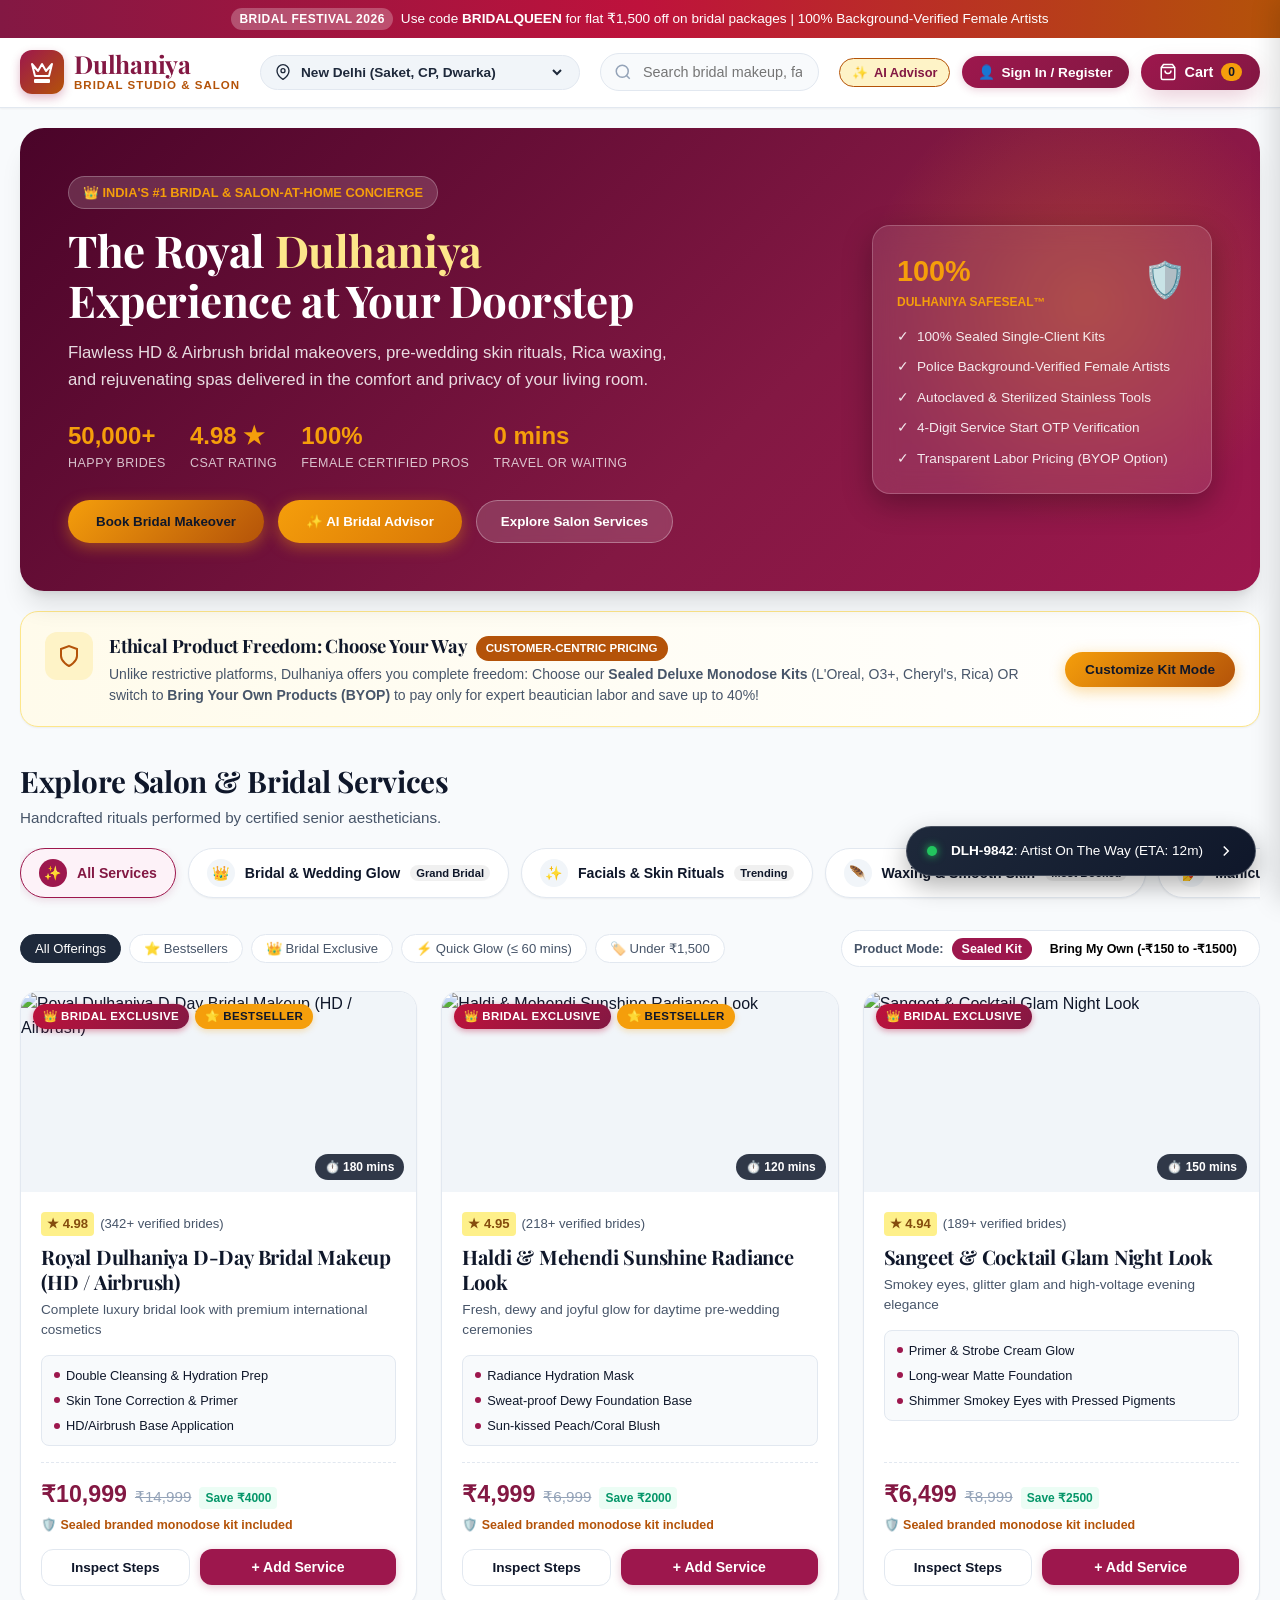
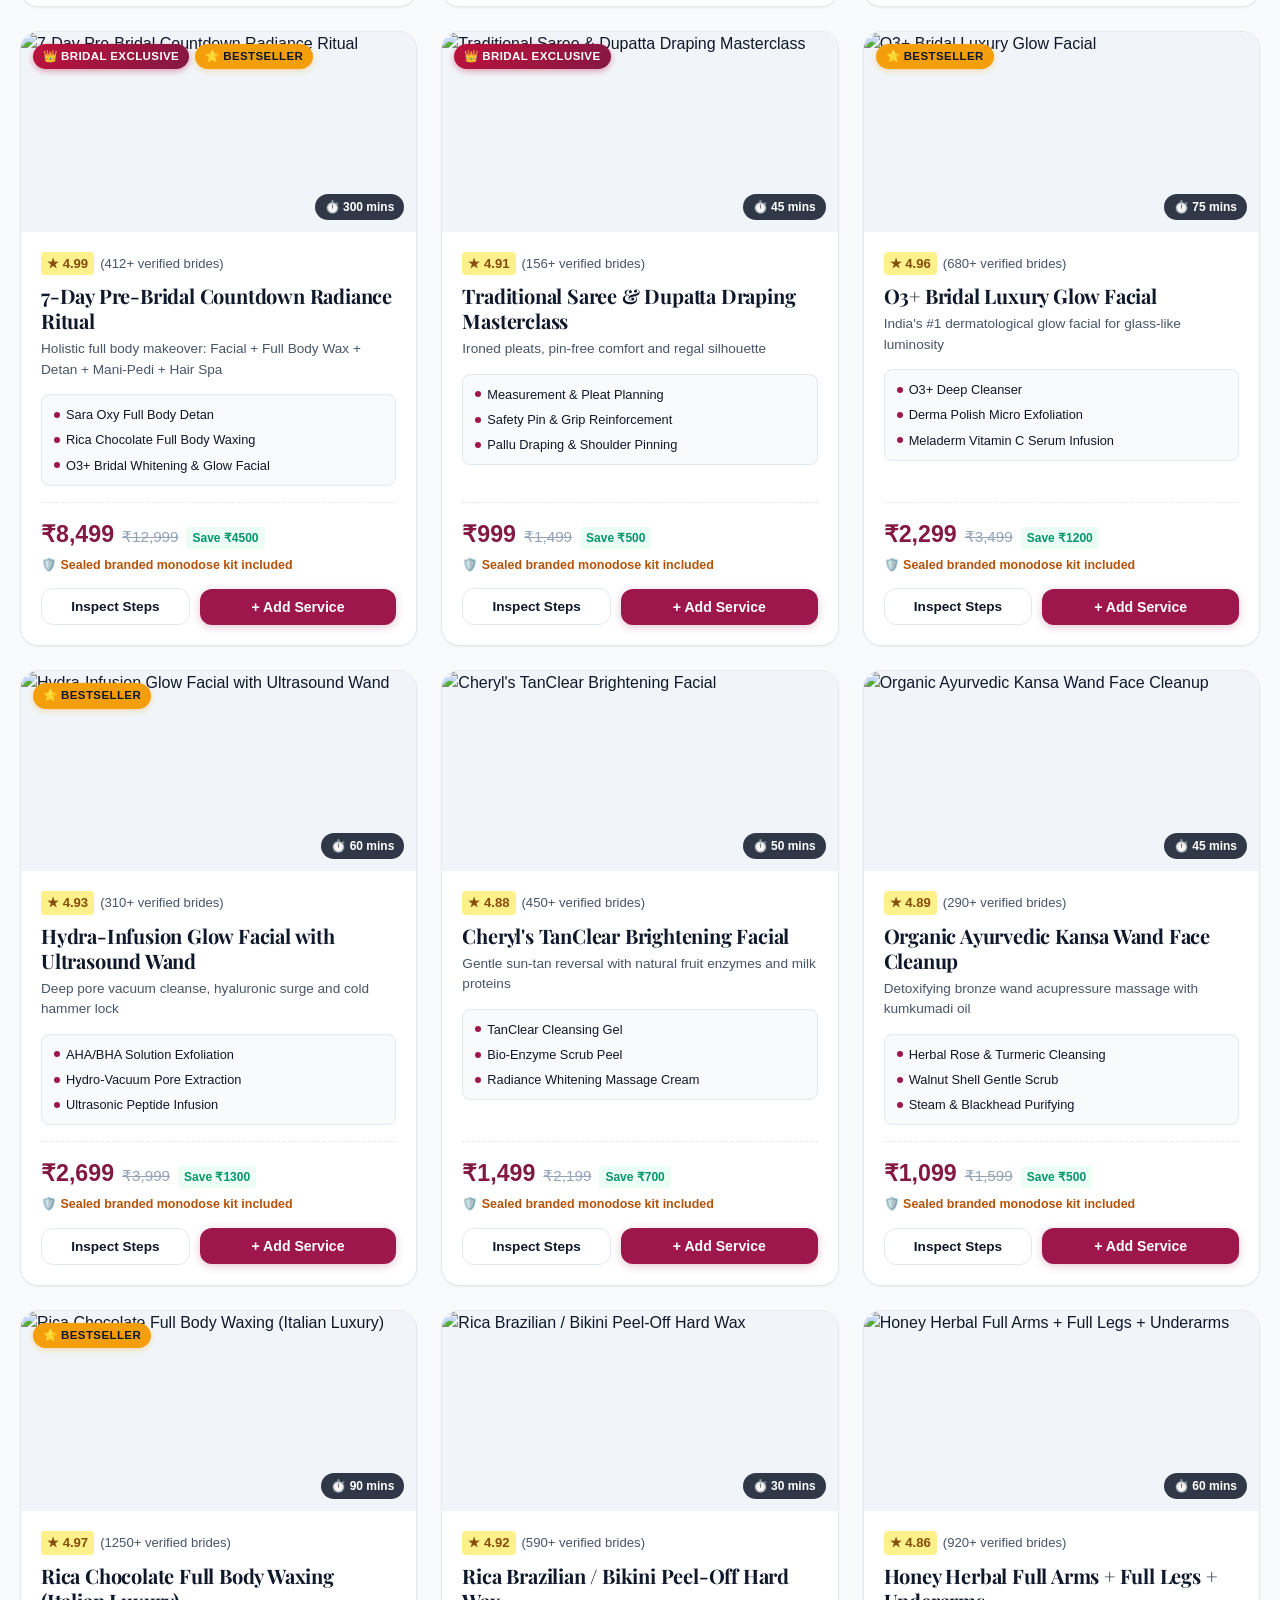
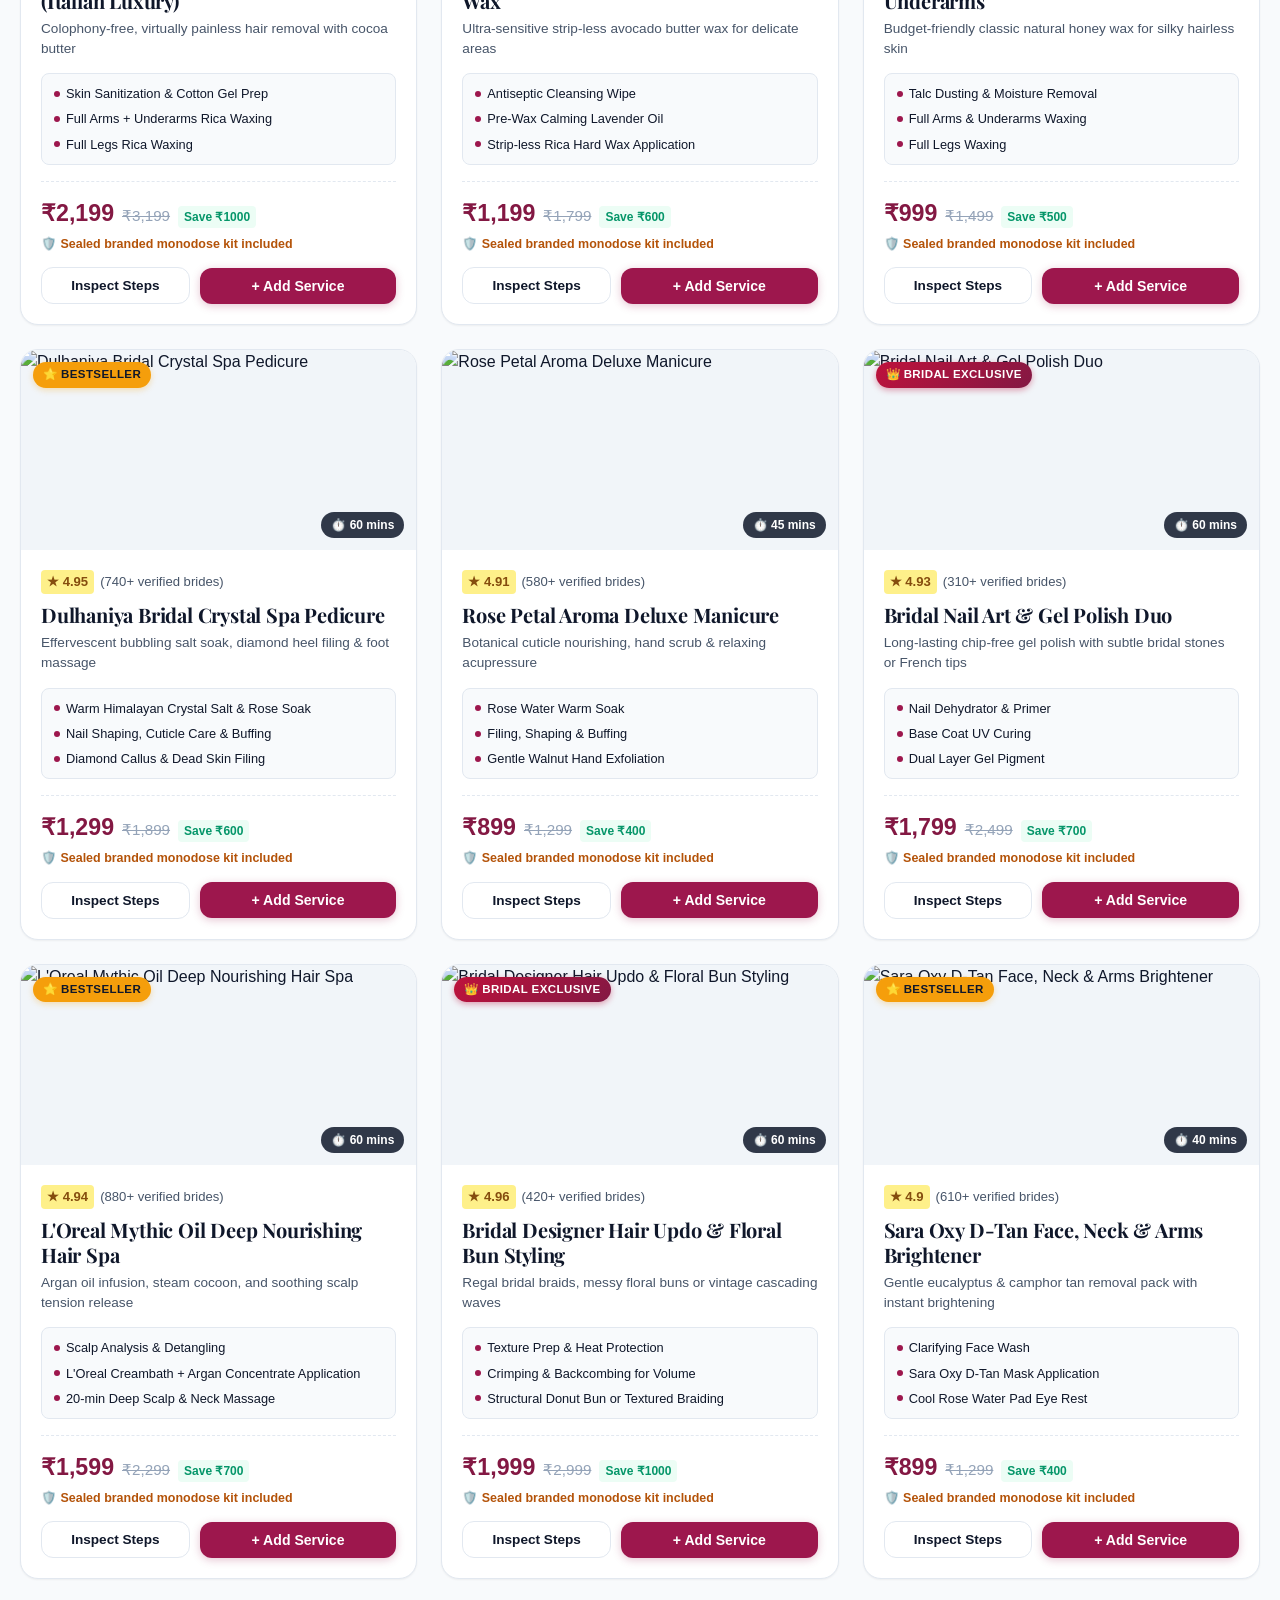
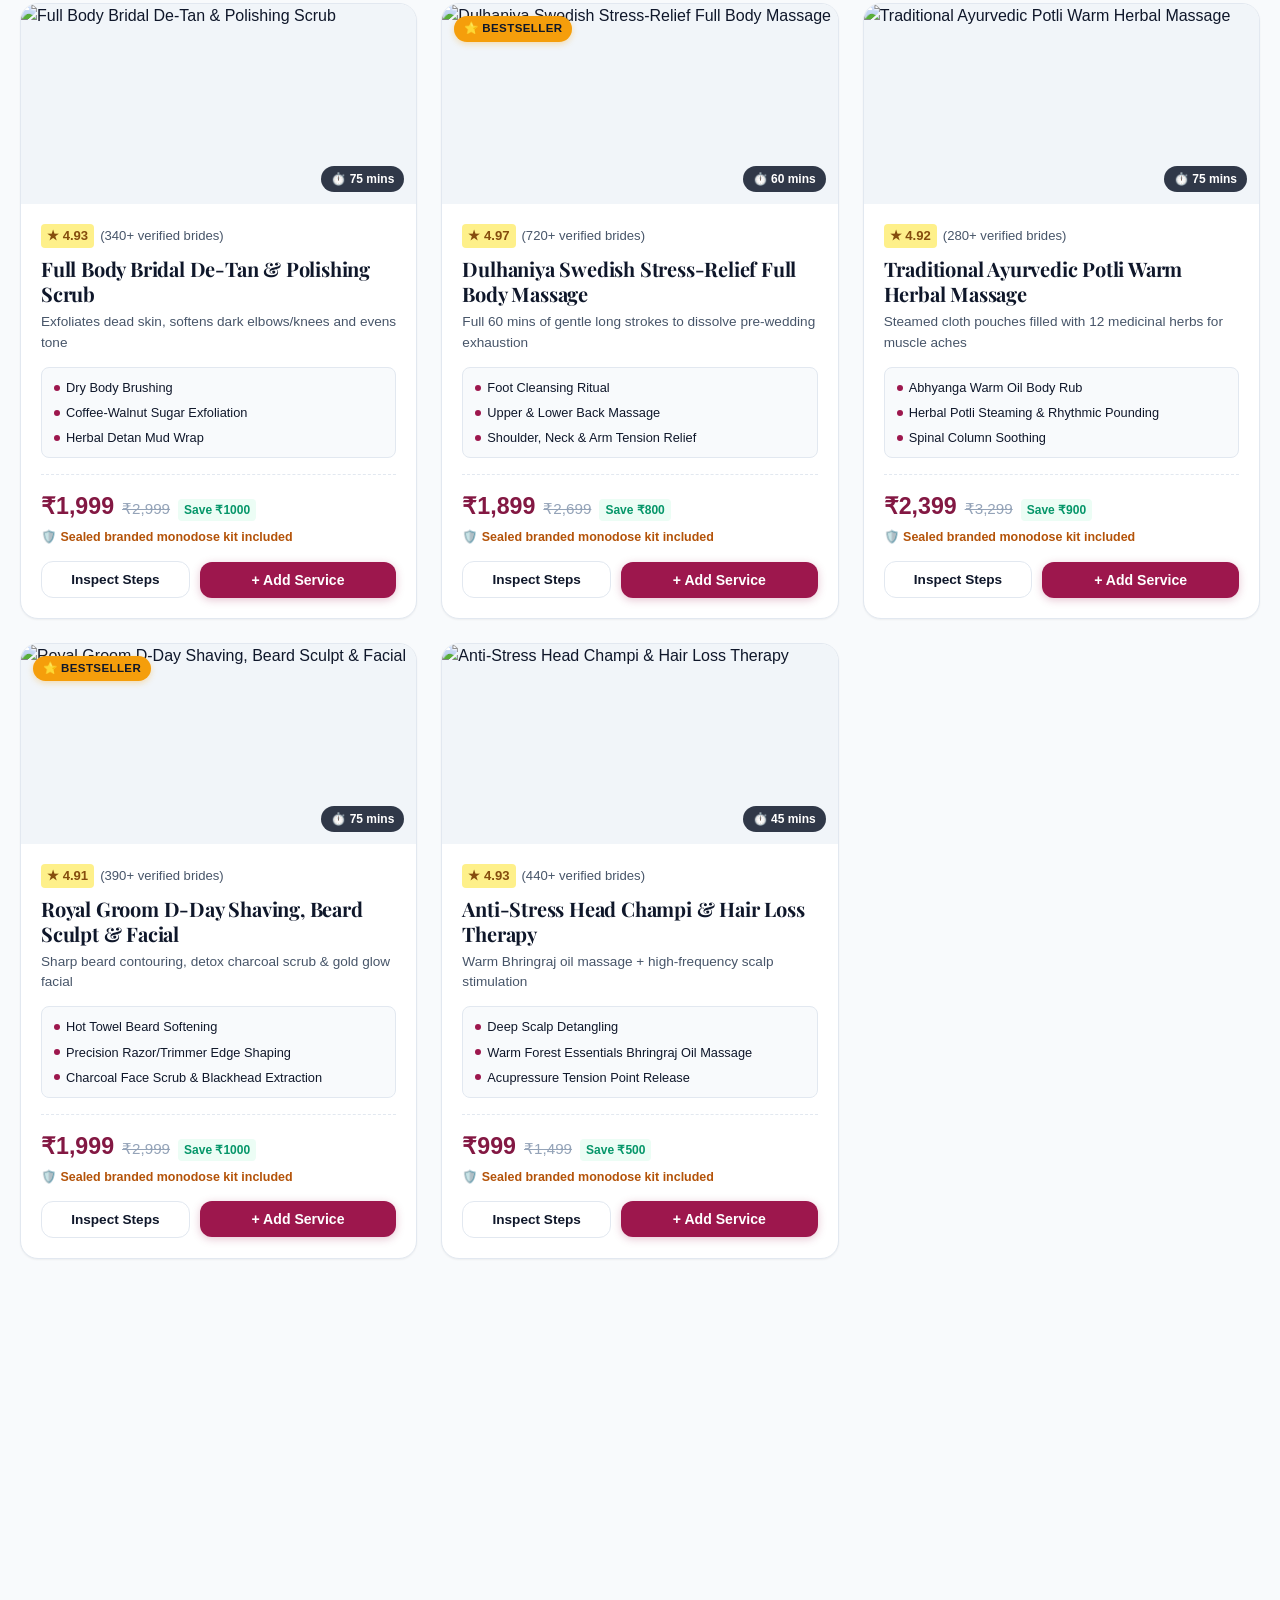
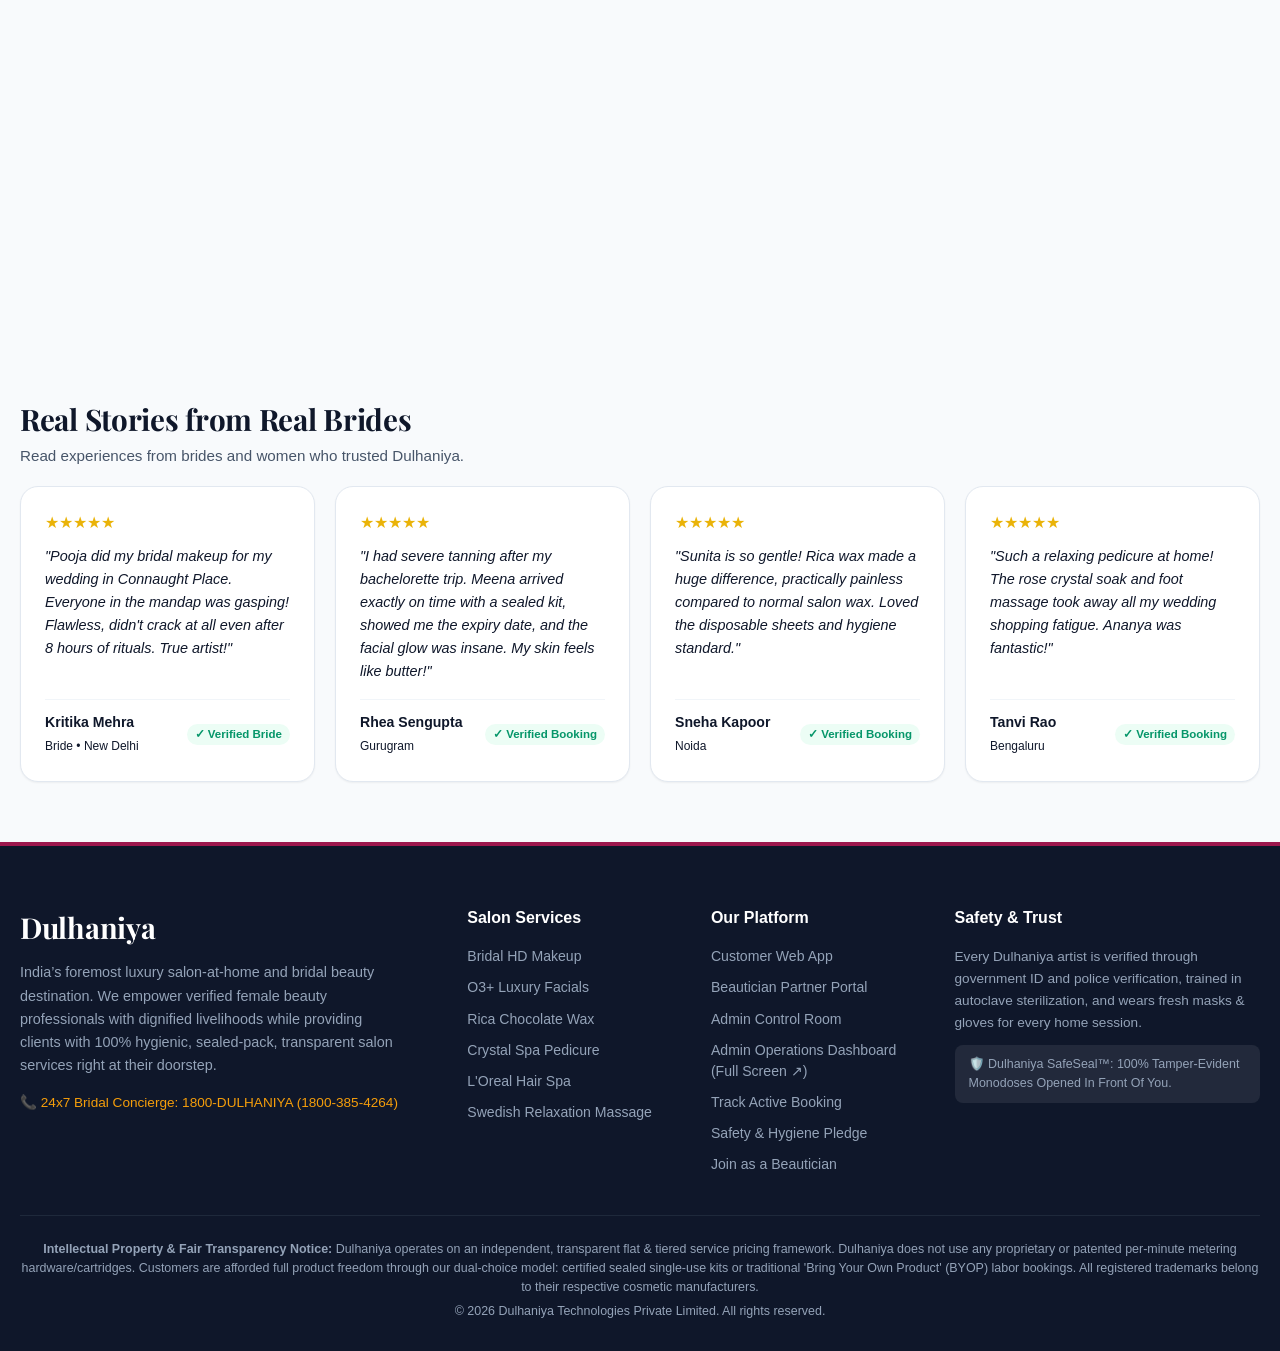
==== commit 5e2c7e1a: "feat(auth): unified customer and partner sign up, auto-routing to portals, removed header mode butto" ====
--- a/public/index.html
+++ b/public/index.html
@@ -1,1712 +1,6834 @@
-<!DOCTYPE html>
-<html lang="en">
-<head>
-  <meta charset="UTF-8" />
-    <meta name="viewport" content="width=device-width, initial-scale=1.0, maximum-scale=5.0, viewport-fit=cover" />
-  <meta name="format-detection" content="telephone=no" />
-  <meta name="mobile-web-app-capable" content="yes" />
-  <title>Dulhaniya™ - Luxury Salon & Bridal Studio at Home | Verified Artists & Fair Pricing</title>
-  
-  <!-- SEO Primary Meta Tags -->
-  <meta name="title" content="Dulhaniya™ - Luxury Salon & Bridal Studio at Home | Verified Artists & Fair Pricing" />
-  <meta name="description" content="Book India's top luxury bridal makeover and salon-at-home services across Delhi NCR, Mumbai, Bengaluru & Jaipur. 100% police-verified female beauticians, sealed SafeSeal single-use monodose kits, transparent Bring-Your-Own-Product (BYOP) labor pricing, and real-time OTP tracking." />
-  <meta name="keywords" content="bridal makeup at home, salon at home, wedding makeup artist Delhi NCR, bridal studio at home, O3+ facial price at home, Rica chocolate waxing home service, haldi mehendi makeup artist, airbrush bridal makeup, pre bridal packages at home, SafeSeal hygienic salon" />
-  <meta name="author" content="Dulhaniya Technologies Private Limited" />
-  <meta name="robots" content="index, follow, max-image-preview:large, max-snippet:-1, max-video-preview:-1" />
-  <link rel="canonical" href="https://dulhaniya.app/" />
-
-  <!-- Open Graph / Facebook -->
-  <meta property="og:type" content="website" />
-  <meta property="og:url" content="https://dulhaniya.app/" />
-  <meta property="og:title" content="Dulhaniya™ - Luxury Salon & Bridal Studio at Home" />
-  <meta property="og:description" content="Experience 5-star bridal rituals, HD airbrush makeovers, O3+ glow facials, and painless waxing in the comfort of your home. 100% verified artists with transparent labor pricing." />
-  <meta property="og:image" content="https://images.unsplash.com/photo-1617627143750-d86bc21e42bb?auto=format&fit=crop&w=1200&h=630&q=85" />
-  <meta property="og:locale" content="en_IN" />
-  <meta property="og:site_name" content="Dulhaniya" />
-
-  <!-- Twitter Card -->
-  <meta name="twitter:card" content="summary_large_image" />
-  <meta name="twitter:url" content="https://dulhaniya.app/" />
-  <meta name="twitter:title" content="Dulhaniya™ - Luxury Salon & Bridal Studio at Home" />
-  <meta name="twitter:description" content="India's leading bridal beauty & salon-at-home destination. Tamper-evident kits opened in front of you." />
-  <meta name="twitter:image" content="https://images.unsplash.com/photo-1617627143750-d86bc21e42bb?auto=format&fit=crop&w=1200&h=630&q=85" />
-
-  <!-- JSON-LD Structured Data: BeautySalon & LocalBusiness -->
-  <script type="application/ld+json">
-  {
-    "@context": "https://schema.org",
-    "@type": "BeautySalon",
-    "name": "Dulhaniya Luxury Salon & Bridal Studio at Home",
-    "image": "https://images.unsplash.com/photo-1617627143750-d86bc21e42bb?auto=format&fit=crop&w=1200&q=80",
-    "@id": "https://dulhaniya.app",
-    "url": "https://dulhaniya.app",
-    "telephone": "+91-1800-385-4264",
-    "priceRange": "₹499 - ₹14,999",
-    "currenciesAccepted": "INR",
-    "paymentAccepted": "Cash, Credit Card, UPI, Google Pay, PhonePe",
-    "address": {
-      "@type": "PostalAddress",
-      "streetAddress": "Connaught Place, Saket, Golf Course Road",
-      "addressLocality": "New Delhi & NCR",
-      "addressRegion": "Delhi",
-      "postalCode": "110001",
-      "addressCountry": "IN"
-    },
-    "geo": {
-      "@type": "GeoCoordinates",
-      "latitude": 28.6139,
-      "longitude": 77.2090
-    },
-    "openingHoursSpecification": {
-      "@type": "OpeningHoursSpecification",
-      "dayOfWeek": [
-        "Monday", "Tuesday", "Wednesday", "Thursday", "Friday", "Saturday", "Sunday"
-      ],
-      "opens": "07:00",
-      "closes": "22:00"
-    },
-    "aggregateRating": {
-      "@type": "AggregateRating",
-      "ratingValue": "4.98",
-      "reviewCount": "1420",
-      "bestRating": "5",
-      "worstRating": "1"
-    }
-  }
-  </script>
-
-  <!-- JSON-LD Structured Data: FAQPage -->
-  <script type="application/ld+json">
-  {
-    "@context": "https://schema.org",
-    "@type": "FAQPage",
-    "mainEntity": [
-      {
-        "@type": "Question",
-        "name": "How does the Bring-Your-Own-Product (BYOP) labor pricing work at Dulhaniya?",
-        "acceptedAnswer": {
-          "@type": "Answer",
-          "text": "Dulhaniya champions transparent, ethical pricing. If you already own high-end cosmetics or skincare (such as your own MAC, Huda Beauty, or specialized dermatological creams), simply select 'Bring Your Own Product' at checkout. We deduct the full retail product kit cost and charge only for our certified artist's expert labor."
-        }
-      },
-      {
-        "@type": "Question",
-        "name": "Are Dulhaniya beauticians background-verified and trained?",
-        "acceptedAnswer": {
-          "@type": "Answer",
-          "text": "Yes, 100% of Dulhaniya beauticians undergo government Aadhaar/Voter ID verification, police criminal background checks, double-vaccination audits, and autoclave/UV sterilization certification before their first home booking."
-        }
-      },
-      {
-        "@type": "Question",
-        "name": "What safety guarantees are provided with Dulhaniya single-use kits?",
-        "acceptedAnswer": {
-          "@type": "Answer",
-          "text": "Every Dulhaniya Sealed Kit is tamper-evident with a hologram seal that is broken open exclusively in front of you. All cotton rolls, wax strips, disposable bedsheets, and wooden spatulas are single-use biodegradable disposables."
-        }
-      },
-      {
-        "@type": "Question",
-        "name": "How does the 4-digit OTP live tracking work?",
-        "acceptedAnswer": {
-          "@type": "Answer",
-          "text": "Upon booking, you receive a secret 4-digit OTP. When the certified beautician arrives at your doorstep, you inspect her credentials and share the OTP. The service timer and safe mode only begin once the OTP is successfully entered on her partner app."
-        }
-      }
-    ]
-  }
-  </script>
-
-  <!-- Google Fonts for Editorial Luxury Feel -->
-  <link rel="preconnect" href="https://fonts.googleapis.com" />
-  <link rel="preconnect" href="https://fonts.gstatic.com" crossorigin />
-  <link href="https://fonts.googleapis.com/css2?family=Playfair+Display:ital,wght@0,600;0,700;0,900;1,600&family=Plus+Jakarta+Sans:wght@400;500;600;700;800&display=swap" rel="stylesheet" />
-
-    <!-- Progressive Web App (PWA) Manifest & Meta -->
-  <link rel="manifest" href="manifest.json" />
-  <meta name="theme-color" content="#9d174d" />
-  <meta name="apple-mobile-web-app-capable" content="yes" />
-  <meta name="apple-mobile-web-app-status-bar-style" content="black-translucent" />
-  <meta name="apple-mobile-web-app-title" content="Dulhaniya" />
-
-  <link rel="stylesheet" href="css/styles.css" />
-</head>
-<body>
-
-  <!-- Top Announcement Bar -->
-  <aside class="top-announcement" aria-label="Special Offers">
-    <div class="banner-content">
-      <span class="tag">BRIDAL FESTIVAL 2026</span>
-      <span>Use code <strong>BRIDALQUEEN</strong> for flat ₹1,500 off on bridal packages | 100% Background-Verified Female Artists</span>
-    </div>
-  </aside>
-
-  <!-- Sticky Header Navigation -->
-  <header class="header-nav">
-    <div class="nav-container">
-      <!-- Brand Logo -->
-      <a href="#" class="brand-wrapper" onclick="App.setViewMode('customer'); return false;">
-        <div class="brand-icon">
-          <svg width="24" height="24" viewBox="0 0 24 24" fill="none" stroke="currentColor" stroke-width="2" stroke-linecap="round" stroke-linejoin="round">
-            <path d="M2 4l3 12h14l3-12-6 7-4-7-4 7-6-7zm3 16h14v2H5v-2z"></path>
-          </svg>
-        </div>
-        <div class="brand-text">
-          <h1>Dulhaniya</h1>
-          <span>Bridal Studio & Salon</span>
-        </div>
-      </a>
-
-      <!-- City Selector -->
-      <div class="location-picker">
-        <svg width="16" height="16" viewBox="0 0 24 24" fill="none" stroke="currentColor" stroke-width="2">
-          <path d="M21 10c0 7-9 13-9 13s-9-6-9-13a9 9 0 0 1 18 0z"></path>
-          <circle cx="12" cy="10" r="3"></circle>
-        </svg>
-        <select id="city-selector" style="border:none; background:transparent; font-weight:600; font-size:0.85rem; color:inherit; outline:none; cursor:pointer;">
-          <option value="New Delhi">New Delhi (Saket, CP, Dwarka)</option>
-          <option value="Gurugram">Gurugram (Cyber City, Golf Course)</option>
-          <option value="Noida">Noida (Sec 18, Expressway)</option>
-          <option value="Mumbai">Mumbai (Bandra, Juhu, South)</option>
-          <option value="Bengaluru">Bengaluru (Indiranagar, Koramangala)</option>
-          <option value="Hyderabad">Hyderabad (Jubilee Hills, Gachibowli)</option>
-          <option value="Jaipur">Jaipur (Pink City, C-Scheme)</option>
-          <option value="Chandigarh">Chandigarh (Sec 17, Panchkula)</option>
-        </select>
-      </div>
-
-      <!-- Search Bar -->
-      <div class="search-box-wrapper">
-        <svg class="search-icon-pos" width="18" height="18" viewBox="0 0 24 24" fill="none" stroke="currentColor" stroke-width="2">
-          <circle cx="11" cy="11" r="8"></circle>
-          <line x1="21" y1="21" x2="16.65" y2="16.65"></line>
-        </svg>
-        <input type="text" id="search-input" class="search-box" placeholder="Search bridal makeup, facials, Rica wax, hair spa..." />
-      </div>
-
-      <!-- Nav Actions -->
-      <div class="nav-actions">
-        <!-- View Mode Switcher -->
-        <div class="mode-pills">
-          <button class="mode-btn active" id="btn-mode-customer" onclick="App.setViewMode('customer')">Customer</button>
-          <button class="mode-btn" id="btn-mode-partner" onclick="App.setViewMode('partner')">Partner App</button>
-          <button class="mode-btn" id="btn-mode-admin" onclick="App.setViewMode('admin')">Admin</button>
-        </div>
-
-        <!-- Advisor Quick Button -->
-        <button class="btn-secondary" style="padding:6px 12px; font-size:0.8rem; display:flex; align-items:center; gap:6px; background:var(--gold-subtle); color:var(--primary-dark); border-color:var(--gold); font-weight:700;" onclick="App.openAdvisorModal()">
-          <span>✨</span> AI Advisor
-        </button>
-
-        <!-- Auth State Container (Guest Sign-in or Authenticated User Pill + Dropdown) -->
-        <div id="nav-auth-container" class="nav-auth-container">
-          <button class="btn-primary btn-nav-signin" id="btn-nav-signin" onclick="App.openLoginModal()">
-            <span class="icon">👤</span> Sign In / Join
-          </button>
-        </div>
-
-        <!-- Cart Button -->
-        <button class="cart-btn" onclick="App.openCartDrawer()">
-          <svg width="18" height="18" viewBox="0 0 24 24" fill="none" stroke="currentColor" stroke-width="2">
-            <path d="M6 2L3 6v14a2 2 0 0 0 2 2h14a2 2 0 0 0 2-2V6l-3-4z"></path>
-            <line x1="3" y1="6" x2="21" y2="6"></line>
-            <path d="M16 10a4 4 0 0 1-8 0"></path>
-          </svg>
-          <span id="nav-cart-total">Cart</span>
-          <span class="cart-badge" id="nav-cart-badge">0</span>
-        </button>
-      </div>
-    </div>
-  </header>
-
-  <!-- ================= CUSTOMER VIEW ================= -->
-  <main id="customer-view-container">
-
-    <!-- PWA Install Prompt Banner -->
-    <div id="pwa-install-banner" class="pwa-install-banner">
-      <div style="display:flex; align-items:center; gap:12px;">
-        <span style="font-size:1.8rem;">👑</span>
-        <div>
-          <strong style="font-size:0.95rem;">Install Dulhaniya App</strong>
-          <p style="font-size:0.8rem; margin:0; opacity:0.9;">Fast 1-tap booking, live GPS tracking and offline catalog access.</p>
-        </div>
-      </div>
-      <div style="display:flex; align-items:center; gap:10px;">
-        <button id="pwa-install-btn" class="pwa-btn-install" onclick="App.installPWA()">Install</button>
-        <button onclick="document.getElementById('pwa-install-banner').style.display='none'" style="background:transparent; border:none; color:#fff; font-size:1.2rem; cursor:pointer;">✕</button>
-      </div>
-    </div>
-
-    <!-- Hero Section -->
-    <section class="hero-section">
-      <div class="hero-card">
-        <div class="hero-content">
-          <div class="hero-pill">
-            <span>👑 INDIA'S #1 BRIDAL & SALON-AT-HOME CONCIERGE</span>
-          </div>
-          <h2 class="hero-title">
-            The Royal <span>Dulhaniya</span> Experience at Your Doorstep
-          </h2>
-          <p class="hero-subtitle">
-            Flawless HD & Airbrush bridal makeovers, pre-wedding skin rituals, Rica waxing, and rejuvenating spas delivered in the comfort and privacy of your living room.
-          </p>
-
-          <div class="hero-stats">
-            <div class="stat-item">
-              <h4>50,000+</h4>
-              <p>Happy Brides</p>
-            </div>
-            <div class="stat-item">
-              <h4>4.98 ★</h4>
-              <p>CSAT Rating</p>
-            </div>
-            <div class="stat-item">
-              <h4>100%</h4>
-              <p>Female Certified Pros</p>
-            </div>
-            <div class="stat-item">
-              <h4>0 mins</h4>
-              <p>Travel or Waiting</p>
-            </div>
-          </div>
-
-          <div class="hero-cta-group">
-            <button class="btn-primary" onclick="App.selectCategory('bridal-wedding')">
-              Book Bridal Makeover
-            </button>
-            <button class="btn-primary" style="background: linear-gradient(135deg, #f59e0b 0%, #d97706 100%); color:#fff; border:none;" onclick="App.openAdvisorModal()">
-              ✨ AI Bridal Advisor
-            </button>
-            <button class="btn-secondary" onclick="App.selectCategory('facials-cleanups')">
-              Explore Salon Services
-            </button>
-          </div>
-        </div>
-
-        <!-- Hygiene & Trust Badge Box -->
-        <div class="hero-badge-box">
-          <div class="hero-badge-header">
-            <div>
-              <div class="hygiene-score">100%</div>
-              <div style="font-size:0.75rem; color:var(--gold-light); font-weight:700; text-transform:uppercase;">Dulhaniya SafeSeal™</div>
-            </div>
-            <div style="font-size:2.2rem; margin-left:auto;">🛡️</div>
-          </div>
-          <div class="hygiene-badge-list">
-            <div class="hygiene-badge-item">
-              <span>✓</span>
-              <span>100% Sealed Single-Client Kits</span>
-            </div>
-            <div class="hygiene-badge-item">
-              <span>✓</span>
-              <span>Police Background-Verified Female Artists</span>
-            </div>
-            <div class="hygiene-badge-item">
-              <span>✓</span>
-              <span>Autoclaved & Sterilized Stainless Tools</span>
-            </div>
-            <div class="hygiene-badge-item">
-              <span>✓</span>
-              <span>4-Digit Service Start OTP Verification</span>
-            </div>
-            <div class="hygiene-badge-item">
-              <span>✓</span>
-              <span>Transparent Labor Pricing (BYOP Option)</span>
-            </div>
-          </div>
-        </div>
-      </div>
-    </section>
-
-    <!-- Product Freedom Notice (Patent-Free Distinction) -->
-    <section class="freedom-banner">
-      <div class="freedom-card">
-        <div class="freedom-info">
-          <div class="freedom-icon">
-            <svg width="24" height="24" viewBox="0 0 24 24" fill="none" stroke="currentColor" stroke-width="2">
-              <path d="M12 22s8-4 8-10V5l-8-3-8 3v7c0 6 8 10 8 10z"></path>
-            </svg>
-          </div>
-          <div class="freedom-text">
-            <div style="display:flex; align-items:center; gap:8px;">
-              <h3>Ethical Product Freedom: Choose Your Way</h3>
-              <span class="freedom-pill-tag">Customer-Centric Pricing</span>
-            </div>
-            <p>
-              Unlike restrictive platforms, Dulhaniya offers you complete freedom: Choose our <strong>Sealed Deluxe Monodose Kits</strong> (L'Oreal, O3+, Cheryl's, Rica) OR switch to <strong>Bring Your Own Products (BYOP)</strong> to pay only for expert beautician labor and save up to 40%!
-            </p>
-          </div>
-        </div>
-        <div>
-          <button class="btn-primary" style="white-space:nowrap; padding:10px 20px; font-size:0.85rem;" onclick="App.openCartDrawer()">
-            Customize Kit Mode
-          </button>
-        </div>
-      </div>
-    </section>
-
-    <!-- Category Tabs Navigation -->
-    <section class="category-section">
-      <div class="section-header">
-        <div>
-          <h2>Explore Salon & Bridal Services</h2>
-          <p>Handcrafted rituals performed by certified senior aestheticians.</p>
-        </div>
-      </div>
-      <div class="category-scroll" id="categories-container">
-        <!-- Rendered by app.js -->
-      </div>
-    </section>
-
-    <!-- Filter Bar -->
-    <section class="filter-bar" id="services-section-wrapper">
-      <div class="filter-tags">
-        <button class="filter-tag active" data-filter="all" onclick="App.setFilter('all')">All Offerings</button>
-        <button class="filter-tag" data-filter="bestseller" onclick="App.setFilter('bestseller')">⭐ Bestsellers</button>
-        <button class="filter-tag" data-filter="bridal" onclick="App.setFilter('bridal')">👑 Bridal Exclusive</button>
-        <button class="filter-tag" data-filter="under60" onclick="App.setFilter('under60')">⚡ Quick Glow (≤ 60 mins)</button>
-        <button class="filter-tag" data-filter="under1500" onclick="App.setFilter('under1500')">🏷️ Under ₹1,500</button>
-      </div>
-
-      <div class="product-mode-selector">
-        <span style="font-size:0.8rem; font-weight:600; color:var(--slate-600);">Product Mode:</span>
-        <button class="mode-toggle-btn active" id="filter-mode-sealed" onclick="Cart.setKitType('dulhaniya_kit'); App.renderServicesGrid();">
-          Sealed Kit
-        </button>
-        <button class="mode-toggle-btn" id="filter-mode-byo" onclick="Cart.setKitType('byo_product'); App.renderServicesGrid();">
-          Bring My Own (-₹150 to -₹1500)
-        </button>
-      </div>
-    </section>
-
-    <!-- Services Grid -->
-    <section class="services-section">
-      <div class="services-grid" id="services-grid">
-        <!-- Rendered by app.js -->
-      </div>
-    </section>
-
-    <!-- Curated Wedding Rituals Showcase -->
-    <section class="comparison-section">
-      <div class="section-header">
-        <div>
-          <h2>The Dulhaniya Bridal Journey</h2>
-          <p>Tailored countdown packages from Roka to Reception.</p>
-        </div>
-      </div>
-
-      <div style="display:grid; grid-template-columns:repeat(auto-fit, minmax(260px, 1fr)); gap:20px; margin-top:20px;">
-        <div style="background:var(--white); border:1px solid var(--slate-200); border-radius:var(--radius-lg); padding:24px; box-shadow:var(--shadow-sm); border-top:4px solid #f59e0b;">
-          <span style="font-size:1.8rem;">🌼</span>
-          <h4 style="margin:8px 0 4px; font-size:1.15rem;">Haldi Sunshine Look</h4>
-          <p style="font-size:0.85rem; color:var(--slate-600); margin-bottom:12px;">Sweat-proof floral dewy makeup, floral braids and turmeric-safe skincare prep.</p>
-          <span style="font-weight:700; color:var(--primary);">From ₹4,999</span>
-        </div>
-
-        <div style="background:var(--white); border:1px solid var(--slate-200); border-radius:var(--radius-lg); padding:24px; box-shadow:var(--shadow-sm); border-top:4px solid #059669;">
-          <span style="font-size:1.8rem;">🌿</span>
-          <h4 style="margin:8px 0 4px; font-size:1.15rem;">Mehendi & Sangeet Glam</h4>
-          <p style="font-size:0.85rem; color:var(--slate-600); margin-bottom:12px;">Glitter smokey eyes, Hollywood waves and long-wear transfer-resistant base.</p>
-          <span style="font-weight:700; color:var(--primary);">From ₹6,499</span>
-        </div>
-
-        <div style="background:var(--white); border:1px solid var(--primary-border); border-radius:var(--radius-lg); padding:24px; box-shadow:var(--shadow-md); border-top:4px solid var(--primary);">
-          <span style="font-size:1.8rem;">👑</span>
-          <h4 style="margin:8px 0 4px; font-size:1.15rem;">Shaadi D-Day Royal HD</h4>
-          <p style="font-size:0.85rem; color:var(--slate-600); margin-bottom:12px;">Complete HD Airbrush makeover, regal bun styling, jewelry & double-dupatta draping.</p>
-          <span style="font-weight:700; color:var(--primary);">From ₹10,999</span>
-        </div>
-
-        <div style="background:var(--white); border:1px solid var(--slate-200); border-radius:var(--radius-lg); padding:24px; box-shadow:var(--shadow-sm); border-top:4px solid #8b5cf6;">
-          <span style="font-size:1.8rem;">✨</span>
-          <h4 style="margin:8px 0 4px; font-size:1.15rem;">7-Day Bridal Radiance</h4>
-          <p style="font-size:0.85rem; color:var(--slate-600); margin-bottom:12px;">Full body detan, Rica chocolate wax, O3+ facial, crystal mani-pedi & hair spa.</p>
-          <span style="font-weight:700; color:var(--primary);">From ₹8,499</span>
-        </div>
-      </div>
-    </section>
-
-    <!-- Interactive Before / After Bridal Transformation Showcase -->
-    <section class="comparison-section">
-      <div class="section-header" style="text-align:center;">
-        <div>
-          <h2>Interactive Bridal Transformation Showcase</h2>
-          <p>Drag the split slider to witness the high-definition Airbrush & HD Bridal Glow.</p>
-        </div>
-      </div>
-
-      <div class="split-compare-box">
-        <div class="split-img-wrapper" id="transformation-split-box">
-          <!-- After (Full Makeup Look) -->
-          <img class="split-img" src="https://images.unsplash.com/photo-1617627143750-d86bc21e42bb?auto=format&fit=crop&w=1200&q=80" alt="After Bridal Transformation" loading="lazy" decoding="async" width="850" height="440" />
-          <div style="position:absolute; bottom:16px; right:20px; background:rgba(157,23,77,0.85); color:#fff; padding:6px 14px; border-radius:20px; font-weight:700; font-size:0.8rem; z-index:4;">
-            ✨ AFTER: Royal HD Airbrush
-          </div>
-
-          <!-- Before (Skin Prep / Raw Tone) -->
-          <div class="split-before" id="split-before-layer" style="clip-path: polygon(0 0, 50% 0, 50% 100%, 0 100%);">
-            <img class="split-img" src="https://images.unsplash.com/photo-1596704017254-9b121068fb31?auto=format&fit=crop&w=1200&q=80" alt="Before Bridal Transformation" loading="lazy" decoding="async" width="850" height="440" />
-            <div style="position:absolute; bottom:16px; left:20px; background:rgba(30,41,59,0.85); color:#fff; padding:6px 14px; border-radius:20px; font-weight:700; font-size:0.8rem; z-index:4;">
-              🌿 BEFORE: Natural Dermal Prep
-            </div>
-          </div>
-
-          <!-- Divider Line & Drag Handle -->
-          <div class="split-divider-line" id="split-divider-line" style="left: 50%;">
-            <div class="split-handle">◀ ▶</div>
-          </div>
-
-          <!-- Invisible Range Slider -->
-          <input type="range" min="0" max="100" value="50" class="split-slider-input" id="transformation-range-input" oninput="App.updateSplitSlider(this.value)" />
-        </div>
-      </div>
-    </section>
-
-    <!-- Curate Your Complete Bridal Trousseau Customizer -->
-    <section class="comparison-section">
-      <div class="comparison-box" style="border: 2px solid var(--gold-border); background: linear-gradient(180deg, #ffffff 0%, #fff9fb 100%);">
-        <div style="text-align:center; margin-bottom:24px;">
-          <span class="badge-gold">👑 VIP BRIDAL PRIVILEGE</span>
-          <h2 style="font-size: 1.85rem; margin-top:8px;">Curate Your Complete Wedding Trousseau</h2>
-          <p style="color:var(--slate-600); font-size:0.95rem;">Select your ceremonies to unlock automatic multi-event bundle savings up to 25% off.</p>
-        </div>
-
-        <div style="display:grid; grid-template-columns:repeat(auto-fit, minmax(220px, 1fr)); gap:16px; margin-bottom:24px;" id="trousseau-cards-container">
-          <div class="trousseau-card selected" data-ceremony="haldi" data-price="4999" onclick="App.toggleTrousseau(this)">
-            <div style="display:flex; justify-content:space-between; align-items:center;">
-              <span style="font-size:1.5rem;">🌼</span>
-              <input type="checkbox" checked style="accent-color:var(--primary);" />
-            </div>
-            <h4 style="margin:10px 0 4px; font-size:1.05rem;">Haldi Sunshine Look</h4>
-            <p style="font-size:0.78rem; color:var(--slate-600); margin-bottom:8px;">Turmeric-proof dewy skin & floral braid.</p>
-            <strong style="color:var(--primary);">₹4,999</strong>
-          </div>
-
-          <div class="trousseau-card selected" data-ceremony="mehendi" data-price="6499" onclick="App.toggleTrousseau(this)">
-            <div style="display:flex; justify-content:space-between; align-items:center;">
-              <span style="font-size:1.5rem;">🌿</span>
-              <input type="checkbox" checked style="accent-color:var(--primary);" />
-            </div>
-            <h4 style="margin:10px 0 4px; font-size:1.05rem;">Mehendi & Sangeet</h4>
-            <p style="font-size:0.78rem; color:var(--slate-600); margin-bottom:8px;">Glitter smokey eyes & Hollywood waves.</p>
-            <strong style="color:var(--primary);">₹6,499</strong>
-          </div>
-
-          <div class="trousseau-card selected" data-ceremony="wedding" data-price="10999" onclick="App.toggleTrousseau(this)">
-            <div style="display:flex; justify-content:space-between; align-items:center;">
-              <span style="font-size:1.5rem;">👑</span>
-              <input type="checkbox" checked style="accent-color:var(--primary);" />
-            </div>
-            <h4 style="margin:10px 0 4px; font-size:1.05rem;">Shaadi Royal D-Day</h4>
-            <p style="font-size:0.78rem; color:var(--slate-600); margin-bottom:8px;">Flawless HD Airbrush & double-dupatta.</p>
-            <strong style="color:var(--primary);">₹10,999</strong>
-          </div>
-
-          <div class="trousseau-card" data-ceremony="prebridal" data-price="8499" onclick="App.toggleTrousseau(this)">
-            <div style="display:flex; justify-content:space-between; align-items:center;">
-              <span style="font-size:1.5rem;">✨</span>
-              <input type="checkbox" style="accent-color:var(--primary);" />
-            </div>
-            <h4 style="margin:10px 0 4px; font-size:1.05rem;">7-Day Radiance Cocoon</h4>
-            <p style="font-size:0.78rem; color:var(--slate-600); margin-bottom:8px;">Full body detan, Rica wax & O3+ facial.</p>
-            <strong style="color:var(--primary);">₹8,499</strong>
-          </div>
-        </div>
-
-        <!-- Dynamic Trousseau Calculator Summary Bar -->
-        <div style="background:var(--white); border:1px solid var(--slate-200); border-radius:var(--radius-md); padding:18px 24px; display:flex; flex-wrap:wrap; justify-content:space-between; align-items:center; gap:16px;">
-          <div>
-            <div style="font-size:0.8rem; color:var(--slate-500); text-transform:uppercase; font-weight:700;">Selected Package Value:</div>
-            <div style="display:flex; align-items:baseline; gap:12px;">
-              <span style="font-size:1.6rem; font-weight:800; color:var(--primary-dark);" id="trousseau-total-price">₹17,997</span>
-              <span style="font-size:1rem; color:var(--slate-400); text-decoration:line-through;" id="trousseau-original-price">₹22,497</span>
-              <span style="background:var(--emerald-subtle); color:var(--emerald); font-weight:700; font-size:0.8rem; padding:2px 8px; border-radius:12px;" id="trousseau-savings-badge">20% Bundle Savings</span>
-            </div>
-          </div>
-          <button class="btn-primary" style="padding:12px 28px; font-size:0.95rem;" onclick="App.addTrousseauToCart()">
-            Book Entire Trousseau Bundle 🛍️
-          </button>
-        </div>
-      </div>
-    </section>
-
-    <!-- Dulhaniya vs Local Parlor Comparison Table -->
-    <section class="comparison-section">
-      <div class="comparison-box">
-        <h2 style="font-size: 1.85rem; text-align:center;">Why India Chooses Dulhaniya</h2>
-        <p style="text-align:center; color:var(--slate-600); font-size:0.95rem; margin-top:4px;">
-          Comparing modern salon-at-home excellence against traditional parlor visits.
-        </p>
-
-        <div style="overflow-x:auto;">
-          <table class="comparison-table">
-            <thead>
-              <tr>
-                <th style="width: 30%;">Safety & Service Features</th>
-                <th class="brand-col" style="width: 35%;">Dulhaniya Salon at Home</th>
-                <th style="width: 35%;">Traditional Local Parlor</th>
-              </tr>
-            </thead>
-            <tbody>
-              <tr>
-                <td><strong>Comfort & Convenience</strong></td>
-                <td class="brand-col">✓ 100% in your bedroom/living room. Zero travel in pollution or traffic.</td>
-                <td>❌ Travel through city traffic, search parking, sit in crowded waiting areas.</td>
-              </tr>
-              <tr>
-                <td><strong>Cosmetic Authenticity</strong></td>
-                <td class="brand-col">✓ 100% Sealed single-use monodoses opened directly in front of you.</td>
-                <td>❌ Bulk open tubs and unsealed jars of unknown age or dilution.</td>
-              </tr>
-              <tr>
-                <td><strong>Product Freedom (Patent-Free)</strong></td>
-                <td class="brand-col">✓ Choose our sealed kit OR use your own cosmetics (pay labor only).</td>
-                <td>❌ Mandatory parlor products with high retail markups.</td>
-              </tr>
-              <tr>
-                <td><strong>Professional Verification</strong></td>
-                <td class="brand-col">✓ Police background-verified, vaccinated, certified female experts.</td>
-                <td>❌ Random parlor helpers with unverified background or training.</td>
-              </tr>
-              <tr>
-                <td><strong>Sanitization & Hygiene</strong></td>
-                <td class="brand-col">✓ Autoclaved tools, disposable bedsheet, single-use customer cape.</td>
-                <td>❌ Reused cloth towels, non-sterilized tools shared between walk-ins.</td>
-              </tr>
-              <tr>
-                <td><strong>Live Safety & OTP Lock</strong></td>
-                <td class="brand-col">✓ 4-Digit start OTP, live arrival tracking, one-tap SOS safety button.</td>
-                <td>❌ No tracking, unpredictable waiting queues.</td>
-              </tr>
-            </tbody>
-          </table>
-        </div>
-      </div>
-    </section>
-
-    <!-- Verified Reviews & Testimonials -->
-    <section class="reviews-section">
-      <div class="section-header">
-        <div>
-          <h2>Real Stories from Real Brides</h2>
-          <p>Read experiences from brides and women who trusted Dulhaniya.</p>
-        </div>
-      </div>
-
-      <div class="reviews-grid">
-        <div class="review-card">
-          <div class="review-card-stars">★★★★★</div>
-          <p class="review-card-comment">
-            "Pooja did my bridal makeup for my wedding in Connaught Place. Everyone in the mandap was gasping! Flawless, didn't crack at all even after 8 hours of rituals. True artist!"
-          </p>
-          <div class="review-author">
-            <div class="author-info">
-              <h5>Kritika Mehra</h5>
-              <span>Bride • New Delhi</span>
-            </div>
-            <span class="verified-pill">✓ Verified Bride</span>
-          </div>
-        </div>
-
-        <div class="review-card">
-          <div class="review-card-stars">★★★★★</div>
-          <p class="review-card-comment">
-            "I had severe tanning after my bachelorette trip. Meena arrived exactly on time with a sealed kit, showed me the expiry date, and the facial glow was insane. My skin feels like butter!"
-          </p>
-          <div class="review-author">
-            <div class="author-info">
-              <h5>Rhea Sengupta</h5>
-              <span>Gurugram</span>
-            </div>
-            <span class="verified-pill">✓ Verified Booking</span>
-          </div>
-        </div>
-
-        <div class="review-card">
-          <div class="review-card-stars">★★★★★</div>
-          <p class="review-card-comment">
-            "Sunita is so gentle! Rica wax made a huge difference, practically painless compared to normal salon wax. Loved the disposable sheets and hygiene standard."
-          </p>
-          <div class="review-author">
-            <div class="author-info">
-              <h5>Sneha Kapoor</h5>
-              <span>Noida</span>
-            </div>
-            <span class="verified-pill">✓ Verified Booking</span>
-          </div>
-        </div>
-
-        <div class="review-card">
-          <div class="review-card-stars">★★★★★</div>
-          <p class="review-card-comment">
-            "Such a relaxing pedicure at home! The rose crystal soak and foot massage took away all my wedding shopping fatigue. Ananya was fantastic!"
-          </p>
-          <div class="review-author">
-            <div class="author-info">
-              <h5>Tanvi Rao</h5>
-              <span>Bengaluru</span>
-            </div>
-            <span class="verified-pill">✓ Verified Booking</span>
-          </div>
-        </div>
-      </div>
-    </section>
-
-  </main>
-
-  <!-- ================= PARTNER PORTAL VIEW (BEAUTICIAN DASHBOARD) ================= -->
-  <section id="partner-view-container" style="display:none;" class="portal-container">
-    <div id="partner-portal-content">
-      <!-- Rendered by partner.js -->
-    </div>
-  </section>
-
-  <!-- ================= ADMIN CONTROL ROOM VIEW ================= -->
-  <section id="admin-view-container" style="display:none;" class="portal-container">
-    <div id="admin-portal-content">
-      <!-- Rendered by admin.js -->
-    </div>
-  </section>
-
-  <!-- ================= FLOATING ACTIVE ORDER TRACKER PILL ================= -->
-  <aside class="floating-order-tracker" id="floating-order-tracker" style="display:none;" onclick="Tracker.openTracker()" aria-label="Live Active Service Tracker">
-    <div class="pulse-dot"></div>
-    <div style="font-size:0.85rem;" id="floating-tracker-text">
-      <strong>Active Booking</strong>: Tap to track
-    </div>
-    <svg width="18" height="18" viewBox="0 0 24 24" fill="none" stroke="currentColor" stroke-width="2">
-      <polyline points="9 18 15 12 9 6"></polyline>
-    </svg>
-  </aside>
-
-  <!-- ================= CART DRAWER ================= -->
-  <div class="drawer-overlay" id="drawer-overlay" onclick="App.closeCartDrawer()"></div>
-  <aside class="cart-drawer" id="cart-drawer" aria-label="Bridal Shopping Cart">
-    <div class="cart-header">
-      <h3 style="font-size:1.25rem;">Your Bridal Cart</h3>
-      <button class="btn-close" aria-label="Close modal" onclick="App.closeCartDrawer()">✕</button>
-    </div>
-
-    <!-- Product Kit Mode Switcher inside Cart -->
-    <div style="padding: 16px 20px 0;">
-      <div class="cart-kit-toggle">
-        <div class="cart-kit-toggle-header">
-          <span>📦 Product Supply Choice:</span>
-          <span style="font-size:0.75rem; color:var(--gold); font-weight:600;">Fair Pricing</span>
-        </div>
-        <div class="kit-toggle-options">
-          <button class="kit-option-btn selected" id="btn-kit-sealed" onclick="Cart.setKitType('dulhaniya_kit')">
-            Dulhaniya Sealed Kit
-            <div style="font-size:0.68rem; color:var(--slate-500); font-weight:normal;">Branded single-use pack</div>
-          </button>
-          <button class="kit-option-btn" id="btn-kit-byo" onclick="Cart.setKitType('byo_product')">
-            Bring My Own (BYOP)
-            <div style="font-size:0.68rem; color:var(--emerald); font-weight:bold;">Save on Labor only</div>
-          </button>
-        </div>
-      </div>
-    </div>
-
-    <!-- Cart Items List -->
-    <div class="cart-items-list" id="cart-items-list">
-      <!-- Rendered by cart.js -->
-    </div>
-
-    <!-- Cart Footer & Bill Breakdown -->
-    <div class="cart-footer">
-      <!-- Coupon Section -->
-      <div class="coupon-section">
-        <input type="text" class="coupon-input" id="cart-coupon-input" placeholder="Promo code (e.g. BRIDALQUEEN)" />
-        <button class="btn-apply-coupon" onclick="Cart.applyCouponCode(document.getElementById('cart-coupon-input').value)">Apply</button>
-      </div>
-
-      <!-- Quick Coupon Chips -->
-      <div style="display:flex; gap:6px; margin-bottom:12px; flex-wrap:wrap;">
-        <button onclick="document.getElementById('cart-coupon-input').value='DULHANIYA500'; Cart.applyCouponCode('DULHANIYA500')" style="font-size:0.72rem; background:var(--gold-subtle); color:var(--gold); padding:2px 8px; border-radius:4px; font-weight:600;">
-          DULHANIYA500 (-₹500)
-        </button>
-        <button onclick="document.getElementById('cart-coupon-input').value='FIRSTGLOW'; Cart.applyCouponCode('FIRSTGLOW')" style="font-size:0.72rem; background:var(--gold-subtle); color:var(--gold); padding:2px 8px; border-radius:4px; font-weight:600;">
-          FIRSTGLOW (20% off)
-        </button>
-      </div>
-
-      <!-- Beautician Tip Option -->
-      <div style="margin-bottom:12px; display:flex; align-items:center; justify-content:space-between; font-size:0.8rem;">
-        <span style="font-weight:600; color:var(--slate-600);">Tip your Beautician:</span>
-        <div style="display:flex; gap:4px;">
-          <button onclick="Cart.setTip(0)" style="padding:2px 8px; border-radius:4px; border:1px solid var(--slate-300); font-size:0.75rem;">₹0</button>
-          <button onclick="Cart.setTip(50)" style="padding:2px 8px; border-radius:4px; border:1px solid var(--slate-300); font-size:0.75rem;">₹50</button>
-          <button onclick="Cart.setTip(100)" style="padding:2px 8px; border-radius:4px; border:1px solid var(--slate-300); font-size:0.75rem;">₹100</button>
-          <button onclick="Cart.setTip(200)" style="padding:2px 8px; border-radius:4px; border:1px solid var(--slate-300); font-size:0.75rem;">₹200</button>
-        </div>
-      </div>
-
-      <!-- Detailed Breakdown -->
-      <div class="bill-row">
-        <span>Estimated Service Duration:</span>
-        <span id="bill-duration">0 mins</span>
-      </div>
-      <div class="bill-row">
-        <span>Services Subtotal:</span>
-        <span id="bill-subtotal">₹0</span>
-      </div>
-      <div class="bill-row" id="bill-byo-row" style="display:none; color:var(--emerald); font-weight:600;">
-        <span>BYO Product Labor Savings:</span>
-        <span id="bill-byo-val">-₹0</span>
-      </div>
-      <div class="bill-row" id="bill-coupon-row" style="display:none; color:var(--emerald); font-weight:600;">
-        <span>Promo Discount:</span>
-        <span id="bill-coupon-val">-₹0</span>
-      </div>
-      <div class="bill-row">
-        <span>Sanitized Hygiene & Disposable Kit:</span>
-        <span id="bill-hygiene">₹49</span>
-      </div>
-      <div class="bill-row">
-        <span>Beautician Tip:</span>
-        <span id="bill-tip">₹0</span>
-      </div>
-      <div class="bill-row total-row">
-        <span>Total Payable:</span>
-        <span id="bill-final" style="color:var(--primary-dark);">₹0</span>
-      </div>
-
-      <button class="btn-checkout" id="btn-proceed-checkout" onclick="App.proceedToCheckout()">
-        Select Date & Time Slot →
-      </button>
-    </div>
-  </aside>
-
-  <!-- ================= BRIDAL BEAUTY & CEREMONY ADVISOR MODAL ================= -->
-  <div class="modal-overlay" id="consultation-advisor-modal" role="dialog" aria-modal="true" aria-labelledby="advisor-modal-title">
-    <div class="modal-content" style="max-width: 760px;">
-      <div class="modal-header">
-        <div>
-          <span class="badge badge-bridal">✨ SMART CONSULTATION</span>
-          <h3 id="advisor-modal-title" style="margin-top: 4px;">AI Bridal Beauty & Ceremony Advisor</h3>
-        </div>
-        <button class="btn-close" aria-label="Close modal" onclick="App.closeAdvisorModal()">✕</button>
-      </div>
-
-      <div class="modal-body">
-        <!-- Step Progress Indicator -->
-        <div class="advisor-step-container">
-          <div class="advisor-step-pill active" id="adv-step-pill-1">
-            <div class="advisor-step-num">1</div>
-            <span>Complexion</span>
-          </div>
-          <div class="advisor-step-pill" id="adv-step-pill-2">
-            <div class="advisor-step-num">2</div>
-            <span>Ceremony</span>
-          </div>
-          <div class="advisor-step-pill" id="adv-step-pill-3">
-            <div class="advisor-step-num">3</div>
-            <span>Finish</span>
-          </div>
-          <div class="advisor-step-pill" id="adv-step-pill-4">
-            <div class="advisor-step-num">★</div>
-            <span>Your Routine</span>
-          </div>
-        </div>
-
-        <!-- Step 1: Complexion & Tone -->
-        <div id="adv-step-view-1">
-          <h4 style="margin-bottom: 6px; font-size: 1.1rem;">Step 1: What best describes your natural skin tone?</h4>
-          <p style="font-size: 0.85rem; color: var(--slate-600); margin-bottom: 18px;">Our master makeup artists match international foundation shades (MAC, Charlotte Tilbury, Estée Lauder) tailored to Indian skin undertones.</p>
-
-          <div class="advisor-cards-grid">
-            <div class="advisor-card selected" data-step="1" data-value="wheatish" onclick="App.selectAdvisorCard(this)">
-              <div class="advisor-swatch" style="background: #e8be96;"></div>
-              <h5 style="margin: 0 0 4px; font-size: 1rem;">Wheatish / Warm Golden</h5>
-              <p style="font-size: 0.78rem; color: var(--slate-600); margin: 0;">Golden yellow undertones. Matches MAC NC30-38 / Estée Lauder 3W1.</p>
-            </div>
-
-            <div class="advisor-card" data-step="1" data-value="fair" onclick="App.selectAdvisorCard(this)">
-              <div class="advisor-swatch" style="background: #f8d9cd;"></div>
-              <h5 style="margin: 0 0 4px; font-size: 1rem;">Fair / Rosy Porcelain</h5>
-              <p style="font-size: 0.78rem; color: var(--slate-600); margin: 0;">Pink or peach undertones. Matches MAC NC15-25 / Charlotte Tilbury 2-3.</p>
-            </div>
-
-            <div class="advisor-card" data-step="1" data-value="dusky" onclick="App.selectAdvisorCard(this)">
-              <div class="advisor-swatch" style="background: #c68f65;"></div>
-              <h5 style="margin: 0 0 4px; font-size: 1rem;">Dusky / Rich Olive</h5>
-              <p style="font-size: 0.78rem; color: var(--slate-600); margin: 0;">Warm olive undertones. Matches MAC NC40-44 / Huda Butterscotch.</p>
-            </div>
-
-            <div class="advisor-card" data-step="1" data-value="deep" onclick="App.selectAdvisorCard(this)">
-              <div class="advisor-swatch" style="background: #8d5524;"></div>
-              <h5 style="margin: 0 0 4px; font-size: 1rem;">Deep / Royal Bronze</h5>
-              <p style="font-size: 0.78rem; color: var(--slate-600); margin: 0;">Warm caramel & bronze undertones. Matches MAC NC45+ / Fenty 360-390.</p>
-            </div>
-          </div>
-
-          <div style="text-align: right;">
-            <button class="btn-primary" onclick="App.goToAdvisorStep(2)">Next: Choose Ceremony →</button>
-          </div>
-        </div>
-
-        <!-- Step 2: Ceremony Context -->
-        <div id="adv-step-view-2" style="display: none;">
-          <h4 style="margin-bottom: 6px; font-size: 1.1rem;">Step 2: Which primary wedding ceremony are you preparing for?</h4>
-          <p style="font-size: 0.85rem; color: var(--slate-600); margin-bottom: 18px;">Lighting, photography type, and event length dictate the makeup formulation and skin prep.</p>
-
-          <div class="advisor-cards-grid">
-            <div class="advisor-card selected" data-step="2" data-value="wedding" onclick="App.selectAdvisorCard(this)">
-              <span style="font-size: 1.8rem;">👑</span>
-              <h5 style="margin: 8px 0 4px; font-size: 1rem;">Shaadi Royal D-Day (Mandap & Phere)</h5>
-              <p style="font-size: 0.78rem; color: var(--slate-600); margin: 0;">12-hour high-definition Airbrush base, sweat & tear-proof, heavy dupatta anchoring.</p>
-            </div>
-
-            <div class="advisor-card" data-step="2" data-value="haldi" onclick="App.selectAdvisorCard(this)">
-              <span style="font-size: 1.8rem;">🌼</span>
-              <h5 style="margin: 8px 0 4px; font-size: 1rem;">Daytime Haldi & Mehendi</h5>
-              <p style="font-size: 0.78rem; color: var(--slate-600); margin: 0;">Dewy sun-kissed glow, waterproof mascara, turmeric-resistant barrier prep.</p>
-            </div>
-
-            <div class="advisor-card" data-step="2" data-value="sangeet" onclick="App.selectAdvisorCard(this)">
-              <span style="font-size: 1.8rem;">🌿</span>
-              <h5 style="margin: 8px 0 4px; font-size: 1rem;">Cocktail, Sangeet & Dance Night</h5>
-              <p style="font-size: 0.78rem; color: var(--slate-600); margin: 0;">Glitter smokey eyes, stage lighting contour, and long-wear dance-proof lock.</p>
-            </div>
-
-            <div class="advisor-card" data-step="2" data-value="prebridal" onclick="App.selectAdvisorCard(this)">
-              <span style="font-size: 1.8rem;">✨</span>
-              <h5 style="margin: 8px 0 4px; font-size: 1rem;">Full 7-Day Pre-Bridal Countdown</h5>
-              <p style="font-size: 0.78rem; color: var(--slate-600); margin: 0;">Complete holistic purification: O3+ facial, Rica wax, body polish & hair spa.</p>
-            </div>
-          </div>
-
-          <div style="display: flex; justify-content: space-between;">
-            <button class="btn-secondary" onclick="App.goToAdvisorStep(1)">← Back</button>
-            <button class="btn-primary" onclick="App.goToAdvisorStep(3)">Next: Skin Finish →</button>
-          </div>
-        </div>
-
-        <!-- Step 3: Skin Type & Finish Preference -->
-        <div id="adv-step-view-3" style="display: none;">
-          <h4 style="margin-bottom: 6px; font-size: 1.1rem;">Step 3: What is your skin type and desired finish?</h4>
-          <p style="font-size: 0.85rem; color: var(--slate-600); margin-bottom: 18px;">Select how you want your skin to feel and reflect under camera flashes.</p>
-
-          <div class="advisor-cards-grid" style="grid-template-columns: repeat(auto-fit, minmax(200px, 1fr));">
-            <div class="advisor-card selected" data-step="3" data-value="dewy" onclick="App.selectAdvisorCard(this)">
-              <span style="font-size: 1.8rem;">💧</span>
-              <h5 style="margin: 8px 0 4px; font-size: 1rem;">Dewy Glass-Skin Glow</h5>
-              <p style="font-size: 0.78rem; color: var(--slate-600); margin: 0;">Ultra-hydrated, plump, and luminous finish for dry or normal skin.</p>
-            </div>
-
-            <div class="advisor-card" data-step="3" data-value="matte" onclick="App.selectAdvisorCard(this)">
-              <span style="font-size: 1.8rem;">🛡️</span>
-              <h5 style="margin: 8px 0 4px; font-size: 1rem;">Velvet Matte Lock</h5>
-              <p style="font-size: 0.78rem; color: var(--slate-600); margin: 0;">Zero-shine, poreless, transfer-proof shield for oily or combination skin.</p>
-            </div>
-
-            <div class="advisor-card" data-step="3" data-value="satin" onclick="App.selectAdvisorCard(this)">
-              <span style="font-size: 1.8rem;">💎</span>
-              <h5 style="margin: 8px 0 4px; font-size: 1rem;">HD Airbrush Silk Satin</h5>
-              <p style="font-size: 0.78rem; color: var(--slate-600); margin: 0;">The Gold Standard: natural dimension, diffused soft focus in 4K video.</p>
-            </div>
-          </div>
-
-          <div style="display: flex; justify-content: space-between;">
-            <button class="btn-secondary" onclick="App.goToAdvisorStep(2)">← Back</button>
-            <button class="btn-primary" style="background: linear-gradient(135deg, #f59e0b 0%, #d97706 100%);" onclick="App.generateAdvisorResult()">
-              Generate My Curated Routine ✨
-            </button>
-          </div>
-        </div>
-
-        <!-- Step 4: Curated Recommendation Result -->
-        <div id="adv-step-view-4" style="display: none;">
-          <div class="advisor-result-box" id="advisor-result-container">
-            <!-- Rendered by app.js -->
-          </div>
-
-          <div style="display: flex; justify-content: space-between; margin-top: 18px; flex-wrap:wrap; gap:10px;">
-            <button class="btn-secondary" onclick="App.goToAdvisorStep(1)">Start Over ↺</button>
-            <button class="btn-primary" style="padding: 12px 28px; font-size: 0.95rem;" onclick="App.addAdvisorRoutineToCart()">
-              Add Recommended Routine to Cart 🛍️
-            </button>
-          </div>
-        </div>
-
-      </div>
-    </div>
-  </div>
-
-  <!-- ================= CHECKOUT MODAL ================= -->
-  <div class="modal-overlay" id="checkout-modal" role="dialog" aria-modal="true" aria-labelledby="checkout-modal-title">
-    <div class="modal-content">
-      <div class="modal-header">
-        <h3 id="checkout-modal-title">Schedule Your Appointment</h3>
-        <button class="btn-close" aria-label="Close modal" onclick="App.closeModal('checkout-modal')">✕</button>
-      </div>
-      <div class="modal-body">
-        <form onsubmit="App.submitBooking(event)">
-          <!-- Date Selection -->
-          <div style="margin-bottom:16px;">
-            <label style="font-size:0.85rem; font-weight:700; color:var(--slate-700); display:block; margin-bottom:8px;">1. Select Service Date:</label>
-            <div style="display:flex; gap:10px;">
-              <button type="button" class="date-pill-btn" data-date="Today" onclick="App.selectDate('Today')">Today</button>
-              <button type="button" class="date-pill-btn selected" data-date="Tomorrow" onclick="App.selectDate('Tomorrow')">Tomorrow</button>
-              <button type="button" class="date-pill-btn" data-date="Pick Date" onclick="App.selectDate('Pick Date')">Pick Date</button>
-            </div>
-            <input type="date" id="custom-date-picker" style="display:none; width:100%; margin-top:8px; padding:8px 12px; border:1.5px solid var(--primary); border-radius:var(--radius-sm); font-size:0.85rem;" onchange="App.onCustomDatePicked(this.value)" />
-          </div>
-
-          <!-- Time Slot Selection -->
-          <div style="margin-bottom:20px;">
-            <label style="font-size:0.85rem; font-weight:700; color:var(--slate-700); display:block; margin-bottom:8px;">2. Select Preferred Time Slot:</label>
-            <div style="display:grid; grid-template-columns:repeat(auto-fit, minmax(130px, 1fr)); gap:8px;">
-              <button type="button" class="slot-pill-btn" data-slot="08:00 AM - 09:30 AM" onclick="App.selectSlot('08:00 AM - 09:30 AM')">08:00 AM (Early)</button>
-              <button type="button" class="slot-pill-btn selected" data-slot="10:00 AM - 11:30 AM" onclick="App.selectSlot('10:00 AM - 11:30 AM')">10:00 AM (Popular)</button>
-              <button type="button" class="slot-pill-btn" data-slot="12:30 PM - 02:00 PM" onclick="App.selectSlot('12:30 PM - 02:00 PM')">12:30 PM (Noon)</button>
-              <button type="button" class="slot-pill-btn" data-slot="03:00 PM - 04:30 PM" onclick="App.selectSlot('03:00 PM - 04:30 PM')">03:00 PM (Afternoon)</button>
-              <button type="button" class="slot-pill-btn" data-slot="05:30 PM - 07:00 PM" onclick="App.selectSlot('05:30 PM - 07:00 PM')">05:30 PM (Evening)</button>
-              <button type="button" class="slot-pill-btn" data-slot="07:30 PM - 09:00 PM" onclick="App.selectSlot('07:30 PM - 09:00 PM')">07:30 PM (Night)</button>
-            </div>
-          </div>
-
-          <!-- Address Form with Saved Addresses Picker & Auto-Fill -->
-          <div style="margin-bottom:16px;">
-            <div style="display:flex; justify-content:space-between; align-items:center; margin-bottom:8px; flex-wrap:wrap; gap:6px;">
-              <label style="font-size:0.85rem; font-weight:700; color:var(--slate-700); margin:0;">3. Service Delivery Address:</label>
-              <div id="checkout-saved-address-container" style="display:none;">
-                <select id="checkout-saved-address-select" onchange="App.onSavedAddressChosen(this.value)" style="padding:4px 8px; font-size:0.75rem; border:1px solid var(--primary-border); border-radius:6px; background:var(--primary-subtle); color:var(--primary-dark); font-weight:700;">
-                  <option value="">📍 Choose Saved Address...</option>
-                </select>
-              </div>
-            </div>
-
-            <!-- Guest Sign-in Banner -->
-            <div id="checkout-guest-auth-prompt" style="display:flex; justify-content:space-between; align-items:center; background:var(--primary-subtle); border:1px solid var(--primary-border); border-radius:var(--radius-sm); padding:8px 12px; margin-bottom:10px; font-size:0.78rem;">
-              <span>👰 Have a Dulhaniya account?</span>
-              <button type="button" onclick="App.openLoginModal('customer')" style="color:var(--primary); font-weight:700; text-decoration:underline; border:none; background:none; cursor:pointer;">
-                Sign in for 1-tap saved addresses →
-              </button>
-            </div>
-
-            <div style="display:grid; grid-template-columns:1fr 1fr; gap:10px; margin-bottom:10px;">
-              <input type="text" name="customer_name" id="checkout-name" required placeholder="Full Name *" value="Komal Singhania" style="padding:10px; border:1px solid var(--slate-300); border-radius:var(--radius-sm); font-size:0.85rem;" />
-              <input type="tel" name="customer_phone" id="checkout-phone" required placeholder="Mobile Number *" value="+91 98765 12345" style="padding:10px; border:1px solid var(--slate-300); border-radius:var(--radius-sm); font-size:0.85rem;" />
-            </div>
-            <input type="email" name="customer_email" id="checkout-email" placeholder="Email Address for Invoice (optional)" value="komal.s@example.com" style="width:100%; padding:10px; border:1px solid var(--slate-300); border-radius:var(--radius-sm); font-size:0.85rem; margin-bottom:10px;" />
-            <input type="text" name="address" id="checkout-address" required placeholder="House/Flat No., Building & Street *" value="Flat 402, Tower B, Palm Meadows, Saket" style="width:100%; padding:10px; border:1px solid var(--slate-300); border-radius:var(--radius-sm); font-size:0.85rem; margin-bottom:10px;" />
-            <div style="display:grid; grid-template-columns:1fr 1fr; gap:10px;">
-              <input type="text" name="landmark" id="checkout-landmark" placeholder="Nearby Landmark" value="Opposite Saket City Club" style="padding:10px; border:1px solid var(--slate-300); border-radius:var(--radius-sm); font-size:0.85rem;" />
-              <input type="text" name="pincode" id="checkout-pincode" placeholder="Pincode" value="110017" style="padding:10px; border:1px solid var(--slate-300); border-radius:var(--radius-sm); font-size:0.85rem;" />
-            </div>
-          </div>
-
-          <!-- Payment Mode -->
-          <div style="margin-bottom:16px;">
-            <label style="font-size:0.85rem; font-weight:700; color:var(--slate-700); display:block; margin-bottom:8px;">4. Payment Option:</label>
-            <select name="payment_mode" style="width:100%; padding:10px; border:1px solid var(--slate-300); border-radius:var(--radius-sm); font-size:0.85rem; font-weight:600;">
-              <option value="Pay After Service">💵 Pay After Service (Cash / GPay / PhonePe to Beautician)</option>
-              <option value="Online UPI / QR">📱 Instant UPI / QR Code</option>
-              <option value="Credit / Debit Card">💳 Credit / Debit Card</option>
-            </select>
-          </div>
-
-          <!-- Special Notes -->
-          <div style="margin-bottom:20px;">
-            <textarea name="special_notes" rows="2" placeholder="Special instructions (e.g., Sensitive skin, please bring fresh rose petals for bridal bun)..." style="width:100%; padding:10px; border:1px solid var(--slate-300); border-radius:var(--radius-sm); font-size:0.85rem; resize:none;"></textarea>
-          </div>
-
-          <!-- Calculation Summary Box -->
-          <div id="checkout-calc-summary" style="background:var(--slate-50); border:1px solid var(--slate-200); border-radius:var(--radius-md); padding:16px; margin-bottom:20px; font-size:0.9rem;">
-            <!-- Populated dynamically -->
-          </div>
-
-          <button type="submit" id="btn-confirm-booking" class="btn-checkout" style="margin-top:0;">
-            Confirm Dulhaniya Booking
-          </button>
-        </form>
-      </div>
-    </div>
-  </div>
-
-  <!-- ================= LIVE ORDER TRACKER & SAFETY MODAL ================= -->
-  <div class="modal-overlay" id="tracker-modal" role="dialog" aria-modal="true" aria-labelledby="tracker-modal-title">
-    <div class="modal-content" style="max-width:720px;">
-      <div class="modal-header">
-        <div>
-          <h3 id="tracker-modal-title">Live Booking Journey</h3>
-          <span style="font-size:0.85rem; color:var(--primary); font-weight:700;" id="tracker-modal-ref">DLH-9842</span>
-        </div>
-        <button class="btn-close" aria-label="Close modal" onclick="Tracker.closeTracker()">✕</button>
-      </div>
-      <div class="modal-body">
-        
-        <!-- Status Stepper -->
-        <div class="tracker-status-timeline">
-          <div class="status-step" id="step-confirmed">
-            <div class="step-circle">1</div>
-            <div class="step-label">Placed</div>
-          </div>
-          <div class="status-step" id="step-assigned">
-            <div class="step-circle">2</div>
-            <div class="step-label">Assigned</div>
-          </div>
-          <div class="status-step active" id="step-on_the_way">
-            <div class="step-circle">3</div>
-            <div class="step-label">On The Way</div>
-          </div>
-          <div class="status-step" id="step-in_service">
-            <div class="step-circle">4</div>
-            <div class="step-label">In Service</div>
-          </div>
-          <div class="status-step" id="step-completed">
-            <div class="step-circle">5</div>
-            <div class="step-label">Completed</div>
-          </div>
-        </div>
-
-        <!-- 4-Digit Secure Service Start OTP Highlight Card -->
-        <div class="otp-highlight-card">
-          <div>
-            <h4 style="font-size:1rem; color:#78350f; margin-bottom:2px;">🔒 4-Digit Service Start OTP</h4>
-            <p style="font-size:0.8rem; color:#92400e;">Share with beautician ONLY when she arrives at your door:</p>
-          </div>
-          <div class="otp-number" id="tracker-otp-code">7421</div>
-        </div>
-
-        <!-- Beautician Profile Card -->
-        <div class="beautician-profile-card">
-          <img id="tracker-beautician-photo" class="beautician-avatar" src="https://images.unsplash.com/photo-1573496359142-b8d87734a5a2?auto=format&fit=crop&w=400&q=80" alt="Beautician" loading="lazy" decoding="async" width="56" height="56" />
-          <div class="beautician-details">
-            <div style="display:flex; justify-content:space-between; align-items:center;">
-              <h4 class="beautician-name" id="tracker-beautician-name">Pooja Sharma</h4>
-              <span class="star-box" id="tracker-beautician-rating">★ 4.98</span>
-            </div>
-            <p style="font-size:0.82rem; color:var(--slate-600);" id="tracker-beautician-exp">9 Years Exp • Verified Female Specialist</p>
-            <div class="beautician-badge">
-              <span>✓ Police Background Verified</span>
-              <span>• Sterilization Certified</span>
-            </div>
-          </div>
-        </div>
-
-        <!-- Simulated Live Map View -->
-        <div class="map-canvas-container">
-          <div class="simulated-map" id="simulated-map">
-            <!-- Client Home Marker -->
-            <div class="map-marker marker-destination" style="left:82%; top:35%;">
-              <div class="marker-pin marker-destination">🏠</div>
-              <div class="marker-label">Your Address</div>
-            </div>
-
-            <!-- Moving Beautician Vehicle Marker -->
-            <div class="map-marker" id="sim-driver-marker" style="left:38%; top:55%;">
-              <div class="marker-pin marker-driver">🚗</div>
-              <div class="marker-label">Beautician En Route</div>
-            </div>
-          </div>
-        </div>
-
-        <!-- Appointment Meta Details -->
-        <div style="display:grid; grid-template-columns:1fr 1fr; gap:12px; font-size:0.85rem; background:var(--slate-50); padding:14px; border-radius:var(--radius-md); border:1px solid var(--slate-200); margin-bottom:16px;">
-          <div>
-            <div style="color:var(--slate-500);">Location:</div>
-            <strong id="tracker-address">Saket, New Delhi</strong>
-          </div>
-          <div>
-            <div style="color:var(--slate-500);">Scheduled Slot:</div>
-            <strong id="tracker-slot">Tomorrow • 10:00 AM - 11:30 AM</strong>
-          </div>
-          <div style="grid-column: 1/-1;">
-            <div style="color:var(--slate-500);">Total Bill:</div>
-            <strong id="tracker-total" style="color:var(--primary-dark);">₹3,198 (Pay After Service)</strong>
-          </div>
-        </div>
-
-        <!-- Action Row: WhatsApp Share & Luxury Invoice Voucher -->
-        <div style="display:flex; gap:10px; margin-bottom:14px;">
-          <button class="btn-secondary" style="flex:1; padding:10px; font-size:0.82rem; display:flex; align-items:center; justify-content:center; gap:6px;" onclick="Tracker.shareWhatsApp()">
-            <span>💬</span> Share on WhatsApp
-          </button>
-          <button class="btn-secondary" style="flex:1; padding:10px; font-size:0.82rem; display:flex; align-items:center; justify-content:center; gap:6px;" onclick="Tracker.printInvoice()">
-            <span>🖨️</span> Print Luxury Invoice
-          </button>
-        </div>
-
-        <!-- Quick OTP Verification Test for Testing/Partner -->
-        <div id="tracker-otp-verify-section" style="background:#f1f5f9; padding:12px; border-radius:var(--radius-md); margin-bottom:14px;">
-          <div style="font-size:0.8rem; font-weight:700; margin-bottom:6px;">Simulate Start Service (Enter 4-Digit OTP):</div>
-          <div style="display:flex; gap:8px;">
-            <input type="text" id="tracker-otp-input" placeholder="Enter OTP..." maxlength="4" style="padding:6px 12px; border:1px solid #cbd5e1; border-radius:var(--radius-sm); font-size:0.85rem; width:140px;" />
-            <button class="btn-primary" style="padding:6px 14px; font-size:0.8rem;" onclick="Tracker.verifyServiceStart()">Verify & Start</button>
-          </div>
-        </div>
-
-        <!-- Review Box when COMPLETED -->
-        <div id="tracker-completed-review-box" style="display:none; background:#fff; border:1.5px solid var(--primary-border); border-radius:var(--radius-md); padding:16px; margin-bottom:14px;">
-          <h4 style="color:var(--primary-dark); margin-bottom:6px;">🌟 Rate Your Dulhaniya Experience</h4>
-          <p style="font-size:0.82rem; color:var(--slate-600); margin-bottom:10px;">How was the hygiene, styling and beautician courtesy?</p>
-          <div style="display:flex; gap:12px; font-size:1.4rem; margin-bottom:10px;">
-            <label><input type="radio" name="tracker_rating" value="5" checked /> ⭐ 5</label>
-            <label><input type="radio" name="tracker_rating" value="4" /> ⭐ 4</label>
-            <label><input type="radio" name="tracker_rating" value="3" /> ⭐ 3</label>
-          </div>
-          <textarea id="tracker-review-comment" rows="2" placeholder="Write a short review for other brides..." style="width:100%; padding:8px; border:1px solid var(--slate-300); border-radius:var(--radius-sm); font-size:0.85rem; margin-bottom:8px;"></textarea>
-          <button class="btn-primary" style="padding:8px 16px; font-size:0.82rem;" onclick="Tracker.submitReview()">Submit Review</button>
-        </div>
-
-        <!-- SOS Emergency Safety Section -->
-        <div class="sos-safety-box">
-          <div>
-            <strong style="color:#b91c1c; font-size:0.88rem;">🚨 24x7 Dulhaniya Safety SOS</strong>
-            <p style="font-size:0.75rem; color:#7f1d1d;">Need instant help? Alerts emergency response and shares GPS.</p>
-          </div>
-          <button class="btn-sos" onclick="Tracker.triggerSOS()">Trigger SOS Alert</button>
-        </div>
-
-      </div>
-    </div>
-  </div>
-
-  <!-- ================= SERVICE PROCEDURE DETAIL MODAL ================= -->
-  <div class="modal-overlay" id="service-detail-modal" role="dialog" aria-modal="true" aria-labelledby="detail-modal-title">
-    <div class="modal-content">
-      <div class="modal-header">
-        <h3 id="detail-modal-title">Service Details</h3>
-        <button class="btn-close" aria-label="Close modal" onclick="App.closeModal('service-detail-modal')">✕</button>
-      </div>
-      <div class="modal-body" id="detail-modal-body">
-        <!-- Rendered by app.js -->
-      </div>
-    </div>
-  </div>
-
-  <!-- ================= ADMIN: ADD NEW SERVICE MODAL ================= -->
-  <div class="modal-overlay" id="add-service-modal" role="dialog" aria-modal="true" aria-labelledby="add-service-modal-title">
-    <div class="modal-content">
-      <div class="modal-header">
-        <h3 id="add-service-modal-title">Add New Service to Catalog</h3>
-        <button class="btn-close" aria-label="Close modal" onclick="Admin.closeAddServiceModal()">✕</button>
-      </div>
-      <div class="modal-body">
-        <form onsubmit="Admin.submitNewService(event)">
-          <div style="margin-bottom:12px;">
-            <label style="font-size:0.8rem; font-weight:700;">Service Title:</label>
-            <input type="text" name="title" required placeholder="e.g. Diamond Radiance Peel Facial" style="width:100%; padding:8px; border:1px solid var(--slate-300); border-radius:var(--radius-sm);" />
-          </div>
-          <div style="margin-bottom:12px;">
-            <label style="font-size:0.8rem; font-weight:700;">Category:</label>
-            <select name="category_slug" style="width:100%; padding:8px; border:1px solid var(--slate-300); border-radius:var(--radius-sm);">
-              <option value="bridal-wedding">Bridal & Wedding Glow</option>
-              <option value="facials-cleanups">Facials & Skin Rituals</option>
-              <option value="waxing">Waxing & Smooth Skin</option>
-              <option value="mani-pedi">Manicure & Pedicure Spas</option>
-              <option value="hair-care">Hair Care, Spa & Styling</option>
-              <option value="bleach-detan">Bleach, Detan & Glow Packs</option>
-              <option value="body-spa">Full Body Spa & Massages</option>
-              <option value="groom-men">Groom & Men's Salon</option>
-            </select>
-          </div>
-          <div style="margin-bottom:12px;">
-            <label style="font-size:0.8rem; font-weight:700;">Subtitle:</label>
-            <input type="text" name="subtitle" placeholder="Short benefit summary" style="width:100%; padding:8px; border:1px solid var(--slate-300); border-radius:var(--radius-sm);" />
-          </div>
-          <div style="display:grid; grid-template-columns:1fr 1fr 1fr; gap:10px; margin-bottom:12px;">
-            <div>
-              <label style="font-size:0.8rem; font-weight:700;">Duration (Mins):</label>
-              <input type="number" name="duration_mins" value="60" style="width:100%; padding:8px; border:1px solid var(--slate-300); border-radius:var(--radius-sm);" />
-            </div>
-            <div>
-              <label style="font-size:0.8rem; font-weight:700;">Regular Price (₹):</label>
-              <input type="number" name="price" value="2499" style="width:100%; padding:8px; border:1px solid var(--slate-300); border-radius:var(--radius-sm);" />
-            </div>
-            <div>
-              <label style="font-size:0.8rem; font-weight:700;">Offer Price (₹):</label>
-              <input type="number" name="discounted_price" value="1799" style="width:100%; padding:8px; border:1px solid var(--slate-300); border-radius:var(--radius-sm);" />
-            </div>
-          </div>
-          <div style="margin-bottom:12px;">
-            <label style="font-size:0.8rem; font-weight:700;">BYO Product Labor Deduction (₹):</label>
-            <input type="number" name="byo_product_discount" value="250" style="width:100%; padding:8px; border:1px solid var(--slate-300); border-radius:var(--radius-sm);" />
-          </div>
-          <div style="margin-bottom:12px;">
-            <label style="font-size:0.8rem; font-weight:700;">Image URL:</label>
-            <input type="url" name="image_url" placeholder="https://..." value="https://images.unsplash.com/photo-1512290900672-1f02e6462791?auto=format&fit=crop&w=700&q=80" style="width:100%; padding:8px; border:1px solid var(--slate-300); border-radius:var(--radius-sm);" />
-          </div>
-          <div style="margin-bottom:12px;">
-            <label style="font-size:0.8rem; font-weight:700;">Description:</label>
-            <textarea name="description" rows="2" style="width:100%; padding:8px; border:1px solid var(--slate-300); border-radius:var(--radius-sm);"></textarea>
-          </div>
-          <div style="display:flex; gap:16px; margin-bottom:16px;">
-            <label><input type="checkbox" name="is_bridal_exclusive" /> Bridal Exclusive</label>
-            <label><input type="checkbox" name="is_bestseller" checked /> Bestseller</label>
-          </div>
-          <button type="submit" class="btn-checkout" style="margin-top:0;">Save Service</button>
-        </form>
-      </div>
-    </div>
-  </div>
-
-  <!-- ================= UNIVERSAL AUTHENTICATION MODAL ================= -->
-  <div class="modal-overlay" id="auth-modal" role="dialog" aria-modal="true" aria-labelledby="auth-modal-title">
-    <div class="modal-content auth-modal-content" style="max-width: 520px;">
-      <div class="modal-header auth-modal-header">
-        <div>
-          <div style="display:flex; align-items:center; gap:8px;">
-            <span style="font-size:1.4rem;">👑</span>
-            <h3 id="auth-modal-title" style="margin:0;">Dulhaniya Access Gateway</h3>
-          </div>
-          <p id="auth-modal-subtitle" style="font-size:0.8rem; color:var(--slate-500); margin-top:2px;">
-            Sign in or create an account for 1-tap checkout & booking management
-          </p>
-        </div>
-        <button class="btn-close" aria-label="Close modal" onclick="App.closeLoginModal()">✕</button>
-      </div>
-
-      <div class="modal-body" style="padding:20px 24px;">
-        <!-- Role Selector Tabs -->
-        <div class="role-tabs-container" role="tablist">
-          <button type="button" class="role-tab-btn active" id="modal-tab-customer" onclick="App.switchAuthTab('customer')">
-            <span>👰</span> Customer
-          </button>
-          <button type="button" class="role-tab-btn" id="modal-tab-partner" onclick="App.switchAuthTab('partner')">
-            <span>👩‍💼</span> Partner
-          </button>
-          <button type="button" class="role-tab-btn admin-tab" id="modal-tab-admin" onclick="App.switchAuthTab('admin')">
-            <span>🛡️</span> Admin
-          </button>
-        </div>
-
-        <!-- 1-Click Demo Credentials Pill Bar -->
-        <div class="demo-credentials-banner" style="margin-top:14px;">
-          <div class="demo-header-label">
-            <span>⚡</span> 1-Click Test Credentials
-          </div>
-          <div class="demo-buttons-group">
-            <button type="button" class="btn-demo-fill" onclick="App.fillDemoCredentials('customer')">
-              👰 Test as Customer
-            </button>
-            <button type="button" class="btn-demo-fill" onclick="App.fillDemoCredentials('partner')">
-              👩‍💼 Test as Partner
-            </button>
-            <button type="button" class="btn-demo-fill" onclick="App.fillDemoCredentials('admin')">
-              🛡️ Test as Admin
-            </button>
-          </div>
-        </div>
-
-        <!-- Mode Switcher: Sign In vs Create Account -->
-        <div class="mode-toggle-bar" id="modal-mode-toggle-bar">
-          <button type="button" class="mode-toggle-tab active" id="modal-mode-signin" onclick="App.toggleAuthMode('signin')">
-            Sign In
-          </button>
-          <button type="button" class="mode-toggle-tab" id="modal-mode-register" onclick="App.toggleAuthMode('register')">
-            Create Account
-          </button>
-        </div>
-
-        <!-- Error Feedback Box -->
-        <div id="modal-auth-feedback" style="display:none; padding:10px 14px; border-radius:10px; font-size:0.82rem; font-weight:600; margin-bottom:14px;"></div>
-
-        <!-- FORM 1: Customer Sign In -->
-        <form id="modal-form-customer-signin" onsubmit="App.submitLogin(event, 'customer')">
-          <div class="auth-input-group">
-            <label for="modal-cust-email">Email or Registered Phone</label>
-            <div class="auth-input-wrapper">
-              <span class="auth-input-icon">✉️</span>
-              <input type="text" id="modal-cust-email" required placeholder="customer@dulhaniya.com" />
-            </div>
-          </div>
-          <div class="auth-input-group">
-            <label for="modal-cust-password">Password</label>
-            <div class="auth-input-wrapper">
-              <span class="auth-input-icon">🔒</span>
-              <input type="password" id="modal-cust-password" required placeholder="••••••••" />
-            </div>
-          </div>
-          <button type="submit" class="btn-submit-auth" id="btn-modal-cust-login">
-            <span>✨</span> Sign In to Dulhaniya
-          </button>
-        </form>
-
-        <!-- FORM 2: Customer Register -->
-        <form id="modal-form-customer-register" style="display:none;" onsubmit="App.submitRegister(event, 'customer')">
-          <div class="auth-input-group">
-            <label for="modal-cust-reg-name">Bride / Client Full Name</label>
-            <div class="auth-input-wrapper">
-              <span class="auth-input-icon">👤</span>
-              <input type="text" id="modal-cust-reg-name" required placeholder="Aanya Sharma" />
-            </div>
-          </div>
-          <div style="display:grid; grid-template-columns:1fr 1fr; gap:10px;">
-            <div class="auth-input-group">
-              <label for="modal-cust-reg-phone">Phone Number</label>
-              <div class="auth-input-wrapper">
-                <span class="auth-input-icon">📱</span>
-                <input type="tel" id="modal-cust-reg-phone" required placeholder="+91 98765 43210" />
-              </div>
-            </div>
-            <div class="auth-input-group">
-              <label for="modal-cust-reg-city">City</label>
-              <div class="auth-input-wrapper">
-                <span class="auth-input-icon">📍</span>
-                <select id="modal-cust-reg-city" style="padding-left:36px;">
-                  <option value="New Delhi">New Delhi</option>
-                  <option value="Gurugram">Gurugram</option>
-                  <option value="Noida">Noida</option>
-                  <option value="Mumbai">Mumbai</option>
-                  <option value="Bengaluru">Bengaluru</option>
-                </select>
-              </div>
-            </div>
-          </div>
-          <div class="auth-input-group">
-            <label for="modal-cust-reg-email">Email Address</label>
-            <div class="auth-input-wrapper">
-              <span class="auth-input-icon">✉️</span>
-              <input type="email" id="modal-cust-reg-email" required placeholder="aanya@example.com" />
-            </div>
-          </div>
-          <div class="auth-input-group">
-            <label for="modal-cust-reg-password">Create Password</label>
-            <div class="auth-input-wrapper">
-              <span class="auth-input-icon">🔒</span>
-              <input type="password" id="modal-cust-reg-password" required placeholder="Minimum 6 characters" minlength="6" />
-            </div>
-          </div>
-          <button type="submit" class="btn-submit-auth" id="btn-modal-cust-reg">
-            <span>👑</span> Create Account & Join
-          </button>
-        </form>
-
-        <!-- FORM 3: Partner Sign In -->
-        <form id="modal-form-partner-signin" style="display:none;" onsubmit="App.submitLogin(event, 'partner')">
-          <div class="auth-input-group">
-            <label for="modal-partner-email">Partner Registered Email or Phone</label>
-            <div class="auth-input-wrapper">
-              <span class="auth-input-icon">✉️</span>
-              <input type="text" id="modal-partner-email" required placeholder="partner@dulhaniya.com" />
-            </div>
-          </div>
-          <div class="auth-input-group">
-            <label for="modal-partner-password">Specialist Security Password</label>
-            <div class="auth-input-wrapper">
-              <span class="auth-input-icon">🔒</span>
-              <input type="password" id="modal-partner-password" required placeholder="••••••••" />
-            </div>
-          </div>
-          <button type="submit" class="btn-submit-auth" id="btn-modal-partner-login">
-            <span>👩‍💼</span> Access Partner Dashboard
-          </button>
-        </form>
-
-        <!-- FORM 4: Partner Register -->
-        <form id="modal-form-partner-register" style="display:none;" onsubmit="App.submitRegister(event, 'partner')">
-          <div class="auth-input-group">
-            <label for="modal-partner-reg-name">Full Legal Name</label>
-            <div class="auth-input-wrapper">
-              <span class="auth-input-icon">👤</span>
-              <input type="text" id="modal-partner-reg-name" required placeholder="e.g. Pooja Sharma" />
-            </div>
-          </div>
-          <div style="display:grid; grid-template-columns:1fr 1fr; gap:10px;">
-            <div class="auth-input-group">
-              <label for="modal-partner-reg-phone">Phone</label>
-              <div class="auth-input-wrapper">
-                <span class="auth-input-icon">📱</span>
-                <input type="tel" id="modal-partner-reg-phone" required placeholder="+91 98112 34567" />
-              </div>
-            </div>
-            <div class="auth-input-group">
-              <label for="modal-partner-reg-exp">Experience</label>
-              <div class="auth-input-wrapper">
-                <span class="auth-input-icon">⭐</span>
-                <select id="modal-partner-reg-exp" style="padding-left:36px;">
-                  <option value="3">3+ Years</option>
-                  <option value="5" selected>5+ Years</option>
-                  <option value="8">8+ Years</option>
-                </select>
-              </div>
-            </div>
-          </div>
-          <div class="auth-input-group">
-            <label for="modal-partner-reg-email">Email</label>
-            <div class="auth-input-wrapper">
-              <span class="auth-input-icon">✉️</span>
-              <input type="email" id="modal-partner-reg-email" required placeholder="pooja@dulhaniya.com" />
-            </div>
-          </div>
-          <div class="auth-input-group">
-            <label for="modal-partner-reg-password">Password</label>
-            <div class="auth-input-wrapper">
-              <span class="auth-input-icon">🔒</span>
-              <input type="password" id="modal-partner-reg-password" required placeholder="••••••••" minlength="6" />
-            </div>
-          </div>
-          <button type="submit" class="btn-submit-auth" id="btn-modal-partner-reg">
-            <span>🚀</span> Join Specialist Fleet
-          </button>
-        </form>
-
-        <!-- FORM 5: Admin Gateway -->
-        <form id="modal-form-admin-signin" style="display:none;" onsubmit="App.submitAdminModalLogin(event)">
-          <div class="auth-input-group">
-            <label for="modal-admin-user">Administrator Username</label>
-            <div class="auth-input-wrapper">
-              <span class="auth-input-icon">🔑</span>
-              <input type="text" id="modal-admin-user" required placeholder="admin" />
-            </div>
-          </div>
-          <div class="auth-input-group">
-            <label for="modal-admin-pass">Master Passcode</label>
-            <div class="auth-input-wrapper">
-              <span class="auth-input-icon">🔒</span>
-              <input type="password" id="modal-admin-pass" required placeholder="••••••••••••" />
-            </div>
-          </div>
-          <button type="submit" class="btn-submit-auth admin-style" id="btn-modal-admin-login">
-            <span>⚡</span> Unlock Operations Control Room
-          </button>
-        </form>
-      </div>
-    </div>
-  </div>
-
-  <!-- ================= CUSTOMER: MY BOOKINGS MODAL ================= -->
-  <div class="modal-overlay" id="user-bookings-modal" role="dialog" aria-modal="true" aria-labelledby="user-bookings-title">
-    <div class="modal-content" style="max-width: 820px;">
-      <div class="modal-header">
-        <div>
-          <h3 id="user-bookings-title">My Appointments & Bookings</h3>
-          <p style="font-size:0.8rem; color:var(--slate-500); margin-top:2px;">
-            Track live dispatch, view OTP security code, invoices & appointment history
-          </p>
-        </div>
-        <button class="btn-close" aria-label="Close modal" onclick="App.closeMyBookings()">✕</button>
-      </div>
-      <div class="modal-body" style="padding:20px;">
-        <div style="display:flex; justify-content:space-between; align-items:center; margin-bottom:18px; flex-wrap:wrap; gap:10px;">
-          <div style="display:flex; gap:8px;">
-            <button class="tab-btn active" id="tab-cust-bookings-all" onclick="App.filterUserBookings('all')" style="padding:6px 14px; font-size:0.82rem; font-weight:700; border-radius:6px; border:none; background:var(--primary-subtle); color:var(--primary-dark); cursor:pointer;">All Bookings</button>
-            <button class="tab-btn" id="tab-cust-bookings-active" onclick="App.filterUserBookings('active')" style="padding:6px 14px; font-size:0.82rem; font-weight:700; border-radius:6px; border:none; background:var(--slate-100); color:var(--slate-600); cursor:pointer;">Active Dispatches</button>
-            <button class="tab-btn" id="tab-cust-bookings-completed" onclick="App.filterUserBookings('completed')" style="padding:6px 14px; font-size:0.82rem; font-weight:700; border-radius:6px; border:none; background:var(--slate-100); color:var(--slate-600); cursor:pointer;">Past Rituals</button>
-          </div>
-          <button class="btn-secondary" style="font-size:0.78rem; padding:6px 12px;" onclick="App.renderMyBookings()">
-            🔄 Refresh
-          </button>
-        </div>
-
-        <div id="user-bookings-list-container" style="display:flex; flex-direction:column; gap:16px;">
-          <!-- Rendered dynamically -->
-        </div>
-      </div>
-    </div>
-  </div>
-
-  <!-- ================= CUSTOMER: SAVED ADDRESSES MODAL ================= -->
-  <div class="modal-overlay" id="user-addresses-modal" role="dialog" aria-modal="true" aria-labelledby="user-addresses-title">
-    <div class="modal-content" style="max-width: 650px;">
-      <div class="modal-header">
-        <div>
-          <h3 id="user-addresses-title">My Saved Addresses</h3>
-          <p style="font-size:0.8rem; color:var(--slate-500); margin-top:2px;">
-            Saved locations for instant 1-tap checkout across Delhi NCR & Metros
-          </p>
-        </div>
-        <button class="btn-close" aria-label="Close modal" onclick="App.closeSavedAddresses()">✕</button>
-      </div>
-      <div class="modal-body" style="padding:20px;">
-        <!-- Saved Addresses List -->
-        <div id="saved-addresses-list" style="display:flex; flex-direction:column; gap:12px; margin-bottom:24px;">
-          <!-- Dynamically populated -->
-        </div>
-
-        <!-- Add New Address Form Section -->
-        <div style="background:var(--slate-50); border:1px solid var(--slate-200); border-radius:var(--radius-md); padding:18px;">
-          <h4 style="font-size:0.95rem; margin-bottom:12px; color:var(--slate-900);">+ Add New Service Delivery Location</h4>
-          <form onsubmit="App.addSavedAddress(event)">
-            <div style="display:grid; grid-template-columns:1fr 1fr; gap:10px; margin-bottom:10px;">
-              <div>
-                <label style="font-size:0.75rem; font-weight:700; display:block; margin-bottom:4px;">Address Label</label>
-                <input type="text" name="label" required placeholder="e.g. Home, Bridal Suite, Villa" style="width:100%; box-sizing:border-box; padding:8px 10px; border:1px solid var(--slate-300); border-radius:var(--radius-sm); font-size:0.82rem;" />
-              </div>
-              <div>
-                <label style="font-size:0.75rem; font-weight:700; display:block; margin-bottom:4px;">City / Region</label>
-                <select name="city" style="width:100%; box-sizing:border-box; padding:8px 10px; border:1px solid var(--slate-300); border-radius:var(--radius-sm); font-size:0.82rem;">
-                  <option value="New Delhi">New Delhi</option>
-                  <option value="Gurugram">Gurugram</option>
-                  <option value="Noida">Noida</option>
-                  <option value="Mumbai">Mumbai</option>
-                  <option value="Bengaluru">Bengaluru</option>
-                </select>
-              </div>
-            </div>
-            <div style="margin-bottom:10px;">
-              <label style="font-size:0.75rem; font-weight:700; display:block; margin-bottom:4px;">Full Street Address</label>
-              <input type="text" name="address" required placeholder="Villa / Flat number, Wing, Colony or Landmark" style="width:100%; box-sizing:border-box; padding:8px 10px; border:1px solid var(--slate-300); border-radius:var(--radius-sm); font-size:0.82rem;" />
-            </div>
-            <div style="display:grid; grid-template-columns:1fr 1fr; gap:10px; margin-bottom:12px;">
-              <div>
-                <label style="font-size:0.75rem; font-weight:700; display:block; margin-bottom:4px;">Landmark (Optional)</label>
-                <input type="text" name="landmark" placeholder="Near metro, park or temple" style="width:100%; box-sizing:border-box; padding:8px 10px; border:1px solid var(--slate-300); border-radius:var(--radius-sm); font-size:0.82rem;" />
-              </div>
-              <div>
-                <label style="font-size:0.75rem; font-weight:700; display:block; margin-bottom:4px;">Pincode</label>
-                <input type="text" name="pincode" placeholder="e.g. 110017" style="width:100%; box-sizing:border-box; padding:8px 10px; border:1px solid var(--slate-300); border-radius:var(--radius-sm); font-size:0.82rem;" />
-              </div>
-            </div>
-            <div style="display:flex; justify-content:space-between; align-items:center;">
-              <label style="font-size:0.8rem; display:flex; align-items:center; gap:6px; cursor:pointer;">
-                <input type="checkbox" name="is_default" checked />
-                <span>Set as primary default address</span>
-              </label>
-              <button type="submit" class="btn-primary" style="font-size:0.82rem; padding:8px 16px;">
-                Save Address
-              </button>
-            </div>
-          </form>
-        </div>
-      </div>
-    </div>
-  </div>
-
-  <!-- ================= LUXURY APPOINTMENT INVOICE MODAL ================= -->
-  <div class="modal-overlay" id="luxury-invoice-modal" role="dialog" aria-modal="true" aria-labelledby="invoice-modal-title">
-    <div class="modal-content" style="max-width: 680px; padding:0; overflow:hidden;">
-      <div class="modal-header" style="background:var(--slate-900); color:#fff; border-bottom:1px solid var(--gold);">
-        <div style="display:flex; align-items:center; gap:8px;">
-          <span style="font-size:1.4rem;">👑</span>
-          <h3 id="invoice-modal-title" style="color:var(--gold-light); margin:0;">Dulhaniya™ Official Luxury Tax Invoice</h3>
-        </div>
-        <button class="btn-close" style="color:#fff;" aria-label="Close modal" onclick="App.closeModal('luxury-invoice-modal')">✕</button>
-      </div>
-      <div class="modal-body" id="luxury-invoice-body" style="padding:28px;">
-        <!-- Populated dynamically with royal invoice layout and Print button -->
-      </div>
-    </div>
-  </div>
-
-  <!-- ================= APP FOOTER ================= -->
-  <footer class="app-footer">
-    <div class="footer-container">
-      <div class="footer-brand">
-        <h2>Dulhaniya</h2>
-        <p>
-          India’s foremost luxury salon-at-home and bridal beauty destination. We empower verified female beauty professionals with dignified livelihoods while providing clients with 100% hygienic, sealed-pack, transparent salon services right at their doorstep.
-        </p>
-        <div style="margin-top:16px; font-size:0.85rem; color:var(--gold-light);">
-          📞 24x7 Bridal Concierge: 1800-DULHANIYA (1800-385-4264)
-        </div>
-      </div>
-
-      <div class="footer-column">
-        <h4>Salon Services</h4>
-        <ul>
-          <li><a href="#" onclick="App.selectCategory('bridal-wedding'); return false;">Bridal HD Makeup</a></li>
-          <li><a href="#" onclick="App.selectCategory('facials-cleanups'); return false;">O3+ Luxury Facials</a></li>
-          <li><a href="#" onclick="App.selectCategory('waxing'); return false;">Rica Chocolate Wax</a></li>
-          <li><a href="#" onclick="App.selectCategory('mani-pedi'); return false;">Crystal Spa Pedicure</a></li>
-          <li><a href="#" onclick="App.selectCategory('hair-care'); return false;">L'Oreal Hair Spa</a></li>
-          <li><a href="#" onclick="App.selectCategory('body-spa'); return false;">Swedish Relaxation Massage</a></li>
-        </ul>
-      </div>
-
-      <div class="footer-column">
-        <h4>Our Platform</h4>
-        <ul>
-          <li><a href="#" onclick="App.setViewMode('customer'); return false;">Customer Web App</a></li>
-          <li><a href="#" onclick="App.setViewMode('partner'); return false;">Beautician Partner Portal</a></li>
-          <li><a href="#" onclick="App.setViewMode('admin'); return false;">Admin Control Room</a></li>
-          <li><a href="admin.html">Admin Operations Dashboard (Full Screen ↗)</a></li>
-          <li><a href="#" onclick="Tracker.openTracker(); return false;">Track Active Booking</a></li>
-          <li><a href="#">Safety & Hygiene Pledge</a></li>
-          <li><a href="#">Join as a Beautician</a></li>
-        </ul>
-      </div>
-
-      <div class="footer-column">
-        <h4>Safety & Trust</h4>
-        <p style="font-size:0.85rem; line-height:1.6; margin-bottom:12px;">
-          Every Dulhaniya artist is verified through government ID and police verification, trained in autoclave sterilization, and wears fresh masks & gloves for every home session.
-        </p>
-        <div style="background:rgba(255,255,255,0.08); padding:10px 14px; border-radius:var(--radius-sm); font-size:0.78rem;">
-          🛡️ Dulhaniya SafeSeal™: 100% Tamper-Evident Monodoses Opened In Front Of You.
-        </div>
-      </div>
-    </div>
-
-    <!-- Intellectual Property & Patent Disclaimer -->
-    <div class="patent-disclaimer">
-      <p>
-        <strong>Intellectual Property & Fair Transparency Notice:</strong> Dulhaniya operates on an independent, transparent flat & tiered service pricing framework. Dulhaniya does not use any proprietary or patented per-minute metering hardware/cartridges. Customers are afforded full product freedom through our dual-choice model: certified sealed single-use kits or traditional 'Bring Your Own Product' (BYOP) labor bookings. All registered trademarks belong to their respective cosmetic manufacturers.
-      </p>
-      <p style="margin-top:6px;">
-        © 2026 Dulhaniya Technologies Private Limited. All rights reserved.
-      </p>
-    </div>
-  </footer>
-
-  <!-- ================= MOBILE BOTTOM NAVIGATION ================= -->
-  <nav class="mobile-bottom-nav" aria-label="Mobile Navigation">
-    <button class="bottom-nav-item active" id="mob-nav-home" onclick="App.setViewMode('customer'); App.selectCategory('all'); return false;">
-      <span class="bottom-nav-icon">🏠</span>
-      <span>Home</span>
-    </button>
-    <button class="bottom-nav-item" id="mob-nav-bridal" onclick="App.setViewMode('customer'); App.selectCategory('bridal-wedding'); return false;">
-      <span class="bottom-nav-icon">👑</span>
-      <span>Bridal</span>
-    </button>
-    <button class="bottom-nav-item" id="mob-nav-cart" onclick="App.openCartDrawer(); return false;">
-      <span class="bottom-nav-icon">🛍️</span>
-      <span>Cart</span>
-      <span class="bottom-nav-badge" id="mobile-cart-badge">0</span>
-    </button>
-    <button class="bottom-nav-item" id="mob-nav-track" onclick="Tracker.openTracker(); return false;">
-      <span class="bottom-nav-icon">📍</span>
-      <span>Track</span>
-    </button>
-    <button class="bottom-nav-item" id="mob-nav-partner" onclick="App.setViewMode('partner'); return false;">
-      <span class="bottom-nav-icon">👩‍💼</span>
-      <span>Partner</span>
-    </button>
-  </nav>
-
-  <!-- Application Scripts -->
-  <script src="js/data.js"></script>
-  <script src="js/cart.js"></script>
-  <script src="js/tracker.js"></script>
-  <script src="js/partner.js"></script>
-  <script src="js/admin.js"></script>
-  <script src="js/app.js"></script>
-
-  <!-- Service Worker Registration for PWA -->
-  <script>
-    if ('serviceWorker' in navigator) {
-      window.addEventListener('load', () => {
-        navigator.serviceWorker.register('/sw.js').then((reg) => {
-          console.log('Dulhaniya PWA Service Worker active:', reg.scope);
-        }).catch((err) => {
-          console.warn('PWA registration error:', err);
-        });
-      });
-    }
-
-    // PWA Install Prompt Listener
-    let deferredPrompt;
-    window.addEventListener('beforeinstallprompt', (e) => {
-      e.preventDefault();
-      deferredPrompt = e;
-      const banner = document.getElementById('pwa-install-banner');
-      if (banner) banner.classList.add('visible');
-    });
-
-    window.App = window.App || {};
-    window.App.installPWA = async () => {
-      if (deferredPrompt) {
-        deferredPrompt.prompt();
-        const { outcome } = await deferredPrompt.userChoice;
-        console.log('PWA installation outcome:', outcome);
-        deferredPrompt = null;
-        const banner = document.getElementById('pwa-install-banner');
-        if (banner) banner.style.display = 'none';
-      }
-    };
-  </script>
-</body>
-</html>
+<!DOCTYPE html>+
++
+<html lang="en">+
++
+<head>+
++
+  <meta charset="UTF-8" />+
++
+    <meta name="viewport" content="width=device-width, initial-scale=1.0, maximum-scale=5.0, viewport-fit=cover" />+
++
+  <meta name="format-detection" content="telephone=no" />+
++
+  <meta name="mobile-web-app-capable" content="yes" />+
++
+  <title>Dulhaniya™ - Luxury Salon & Bridal Studio at Home | Verified Artists & Fair Pricing</title>+
++
+  +
++
+  <!-- SEO Primary Meta Tags -->+
++
+  <meta name="title" content="Dulhaniya™ - Luxury Salon & Bridal Studio at Home | Verified Artists & Fair Pricing" />+
++
+  <meta name="description" content="Book India's top luxury bridal makeover and salon-at-home services across Delhi NCR, Mumbai, Bengaluru & Jaipur. 100% police-verified female beauticians, sealed SafeSeal single-use monodose kits, transparent Bring-Your-Own-Product (BYOP) labor pricing, and real-time OTP tracking." />+
++
+  <meta name="keywords" content="bridal makeup at home, salon at home, wedding makeup artist Delhi NCR, bridal studio at home, O3+ facial price at home, Rica chocolate waxing home service, haldi mehendi makeup artist, airbrush bridal makeup, pre bridal packages at home, SafeSeal hygienic salon" />+
++
+  <meta name="author" content="Dulhaniya Technologies Private Limited" />+
++
+  <meta name="robots" content="index, follow, max-image-preview:large, max-snippet:-1, max-video-preview:-1" />+
++
+  <link rel="canonical" href="https://dulhaniya.app/" />+
++
++
++
+  <!-- Open Graph / Facebook -->+
++
+  <meta property="og:type" content="website" />+
++
+  <meta property="og:url" content="https://dulhaniya.app/" />+
++
+  <meta property="og:title" content="Dulhaniya™ - Luxury Salon & Bridal Studio at Home" />+
++
+  <meta property="og:description" content="Experience 5-star bridal rituals, HD airbrush makeovers, O3+ glow facials, and painless waxing in the comfort of your home. 100% verified artists with transparent labor pricing." />+
++
+  <meta property="og:image" content="https://images.unsplash.com/photo-1617627143750-d86bc21e42bb?auto=format&fit=crop&w=1200&h=630&q=85" />+
++
+  <meta property="og:locale" content="en_IN" />+
++
+  <meta property="og:site_name" content="Dulhaniya" />+
++
++
++
+  <!-- Twitter Card -->+
++
+  <meta name="twitter:card" content="summary_large_image" />+
++
+  <meta name="twitter:url" content="https://dulhaniya.app/" />+
++
+  <meta name="twitter:title" content="Dulhaniya™ - Luxury Salon & Bridal Studio at Home" />+
++
+  <meta name="twitter:description" content="India's leading bridal beauty & salon-at-home destination. Tamper-evident kits opened in front of you." />+
++
+  <meta name="twitter:image" content="https://images.unsplash.com/photo-1617627143750-d86bc21e42bb?auto=format&fit=crop&w=1200&h=630&q=85" />+
++
++
++
+  <!-- JSON-LD Structured Data: BeautySalon & LocalBusiness -->+
++
+  <script type="application/ld+json">+
++
+  {+
++
+    "@context": "https://schema.org",+
++
+    "@type": "BeautySalon",+
++
+    "name": "Dulhaniya Luxury Salon & Bridal Studio at Home",+
++
+    "image": "https://images.unsplash.com/photo-1617627143750-d86bc21e42bb?auto=format&fit=crop&w=1200&q=80",+
++
+    "@id": "https://dulhaniya.app",+
++
+    "url": "https://dulhaniya.app",+
++
+    "telephone": "+91-1800-385-4264",+
++
+    "priceRange": "₹499 - ₹14,999",+
++
+    "currenciesAccepted": "INR",+
++
+    "paymentAccepted": "Cash, Credit Card, UPI, Google Pay, PhonePe",+
++
+    "address": {+
++
+      "@type": "PostalAddress",+
++
+      "streetAddress": "Connaught Place, Saket, Golf Course Road",+
++
+      "addressLocality": "New Delhi & NCR",+
++
+      "addressRegion": "Delhi",+
++
+      "postalCode": "110001",+
++
+      "addressCountry": "IN"+
++
+    },+
++
+    "geo": {+
++
+      "@type": "GeoCoordinates",+
++
+      "latitude": 28.6139,+
++
+      "longitude": 77.2090+
++
+    },+
++
+    "openingHoursSpecification": {+
++
+      "@type": "OpeningHoursSpecification",+
++
+      "dayOfWeek": [+
++
+        "Monday", "Tuesday", "Wednesday", "Thursday", "Friday", "Saturday", "Sunday"+
++
+      ],+
++
+      "opens": "07:00",+
++
+      "closes": "22:00"+
++
+    },+
++
+    "aggregateRating": {+
++
+      "@type": "AggregateRating",+
++
+      "ratingValue": "4.98",+
++
+      "reviewCount": "1420",+
++
+      "bestRating": "5",+
++
+      "worstRating": "1"+
++
+    }+
++
+  }+
++
+  </script>+
++
++
++
+  <!-- JSON-LD Structured Data: FAQPage -->+
++
+  <script type="application/ld+json">+
++
+  {+
++
+    "@context": "https://schema.org",+
++
+    "@type": "FAQPage",+
++
+    "mainEntity": [+
++
+      {+
++
+        "@type": "Question",+
++
+        "name": "How does the Bring-Your-Own-Product (BYOP) labor pricing work at Dulhaniya?",+
++
+        "acceptedAnswer": {+
++
+          "@type": "Answer",+
++
+          "text": "Dulhaniya champions transparent, ethical pricing. If you already own high-end cosmetics or skincare (such as your own MAC, Huda Beauty, or specialized dermatological creams), simply select 'Bring Your Own Product' at checkout. We deduct the full retail product kit cost and charge only for our certified artist's expert labor."+
++
+        }+
++
+      },+
++
+      {+
++
+        "@type": "Question",+
++
+        "name": "Are Dulhaniya beauticians background-verified and trained?",+
++
+        "acceptedAnswer": {+
++
+          "@type": "Answer",+
++
+          "text": "Yes, 100% of Dulhaniya beauticians undergo government Aadhaar/Voter ID verification, police criminal background checks, double-vaccination audits, and autoclave/UV sterilization certification before their first home booking."+
++
+        }+
++
+      },+
++
+      {+
++
+        "@type": "Question",+
++
+        "name": "What safety guarantees are provided with Dulhaniya single-use kits?",+
++
+        "acceptedAnswer": {+
++
+          "@type": "Answer",+
++
+          "text": "Every Dulhaniya Sealed Kit is tamper-evident with a hologram seal that is broken open exclusively in front of you. All cotton rolls, wax strips, disposable bedsheets, and wooden spatulas are single-use biodegradable disposables."+
++
+        }+
++
+      },+
++
+      {+
++
+        "@type": "Question",+
++
+        "name": "How does the 4-digit OTP live tracking work?",+
++
+        "acceptedAnswer": {+
++
+          "@type": "Answer",+
++
+          "text": "Upon booking, you receive a secret 4-digit OTP. When the certified beautician arrives at your doorstep, you inspect her credentials and share the OTP. The service timer and safe mode only begin once the OTP is successfully entered on her partner app."+
++
+        }+
++
+      }+
++
+    ]+
++
+  }+
++
+  </script>+
++
++
++
+  <!-- Google Fonts for Editorial Luxury Feel -->+
++
+  <link rel="preconnect" href="https://fonts.googleapis.com" />+
++
+  <link rel="preconnect" href="https://fonts.gstatic.com" crossorigin />+
++
+  <link href="https://fonts.googleapis.com/css2?family=Playfair+Display:ital,wght@0,600;0,700;0,900;1,600&family=Plus+Jakarta+Sans:wght@400;500;600;700;800&display=swap" rel="stylesheet" />+
++
++
++
+    <!-- Progressive Web App (PWA) Manifest & Meta -->+
++
+  <link rel="manifest" href="manifest.json" />+
++
+  <meta name="theme-color" content="#9d174d" />+
++
+  <meta name="apple-mobile-web-app-capable" content="yes" />+
++
+  <meta name="apple-mobile-web-app-status-bar-style" content="black-translucent" />+
++
+  <meta name="apple-mobile-web-app-title" content="Dulhaniya" />+
++
++
++
+  <link rel="stylesheet" href="css/styles.css" />+
++
+</head>+
++
+<body>+
++
++
++
+  <!-- Top Announcement Bar -->+
++
+  <aside class="top-announcement" aria-label="Special Offers">+
++
+    <div class="banner-content">+
++
+      <span class="tag">BRIDAL FESTIVAL 2026</span>+
++
+      <span>Use code <strong>BRIDALQUEEN</strong> for flat ₹1,500 off on bridal packages | 100% Background-Verified Female Artists</span>+
++
+    </div>+
++
+  </aside>+
++
++
++
+  <!-- Sticky Header Navigation -->+
++
+  <header class="header-nav">+
++
+    <div class="nav-container">+
++
+      <!-- Brand Logo -->+
++
+      <a href="#" class="brand-wrapper" onclick="App.setViewMode('customer'); return false;">+
++
+        <div class="brand-icon">+
++
+          <svg width="24" height="24" viewBox="0 0 24 24" fill="none" stroke="currentColor" stroke-width="2" stroke-linecap="round" stroke-linejoin="round">+
++
+            <path d="M2 4l3 12h14l3-12-6 7-4-7-4 7-6-7zm3 16h14v2H5v-2z"></path>+
++
+          </svg>+
++
+        </div>+
++
+        <div class="brand-text">+
++
+          <h1>Dulhaniya</h1>+
++
+          <span>Bridal Studio & Salon</span>+
++
+        </div>+
++
+      </a>+
++
++
++
+      <!-- City Selector -->+
++
+      <div class="location-picker">+
++
+        <svg width="16" height="16" viewBox="0 0 24 24" fill="none" stroke="currentColor" stroke-width="2">+
++
+          <path d="M21 10c0 7-9 13-9 13s-9-6-9-13a9 9 0 0 1 18 0z"></path>+
++
+          <circle cx="12" cy="10" r="3"></circle>+
++
+        </svg>+
++
+        <select id="city-selector" style="border:none; background:transparent; font-weight:600; font-size:0.85rem; color:inherit; outline:none; cursor:pointer;">+
++
+          <option value="New Delhi">New Delhi (Saket, CP, Dwarka)</option>+
++
+          <option value="Gurugram">Gurugram (Cyber City, Golf Course)</option>+
++
+          <option value="Noida">Noida (Sec 18, Expressway)</option>+
++
+          <option value="Mumbai">Mumbai (Bandra, Juhu, South)</option>+
++
+          <option value="Bengaluru">Bengaluru (Indiranagar, Koramangala)</option>+
++
+          <option value="Hyderabad">Hyderabad (Jubilee Hills, Gachibowli)</option>+
++
+          <option value="Jaipur">Jaipur (Pink City, C-Scheme)</option>+
++
+          <option value="Chandigarh">Chandigarh (Sec 17, Panchkula)</option>+
++
+        </select>+
++
+      </div>+
++
++
++
+      <!-- Search Bar -->+
++
+      <div class="search-box-wrapper">+
++
+        <svg class="search-icon-pos" width="18" height="18" viewBox="0 0 24 24" fill="none" stroke="currentColor" stroke-width="2">+
++
+          <circle cx="11" cy="11" r="8"></circle>+
++
+          <line x1="21" y1="21" x2="16.65" y2="16.65"></line>+
++
+        </svg>+
++
+        <input type="text" id="search-input" class="search-box" placeholder="Search bridal makeup, facials, Rica wax, hair spa..." />+
++
+      </div>+
++
++
++
+      <!-- Nav Actions -->+
++
+      <div class="nav-actions">+
++
++
++
++
++
+        <!-- Advisor Quick Button -->+
++
+        <button class="btn-secondary" style="padding:6px 12px; font-size:0.8rem; display:flex; align-items:center; gap:6px; background:var(--gold-subtle); color:var(--primary-dark); border-color:var(--gold); font-weight:700;" onclick="App.openAdvisorModal()">+
++
+          <span>✨</span> AI Advisor+
++
+        </button>+
++
++
++
+        <!-- Auth State Container (Guest Sign-in or Authenticated User Pill + Dropdown) -->+
++
+        <div id="nav-auth-container" class="nav-auth-container">+
++
+          <button class="btn-primary btn-nav-signin" id="btn-nav-signin" onclick="App.openLoginModal()">+
++
+            <span class="icon">👤</span> Sign In / Join+
++
+          </button>+
++
+        </div>+
++
++
++
+        <!-- Cart Button -->+
++
+        <button class="cart-btn" onclick="App.openCartDrawer()">+
++
+          <svg width="18" height="18" viewBox="0 0 24 24" fill="none" stroke="currentColor" stroke-width="2">+
++
+            <path d="M6 2L3 6v14a2 2 0 0 0 2 2h14a2 2 0 0 0 2-2V6l-3-4z"></path>+
++
+            <line x1="3" y1="6" x2="21" y2="6"></line>+
++
+            <path d="M16 10a4 4 0 0 1-8 0"></path>+
++
+          </svg>+
++
+          <span id="nav-cart-total">Cart</span>+
++
+          <span class="cart-badge" id="nav-cart-badge">0</span>+
++
+        </button>+
++
+      </div>+
++
+    </div>+
++
+  </header>+
++
++
++
+  <!-- ================= CUSTOMER VIEW ================= -->+
++
+  <main id="customer-view-container">+
++
++
++
+    <!-- PWA Install Prompt Banner -->+
++
+    <div id="pwa-install-banner" class="pwa-install-banner">+
++
+      <div style="display:flex; align-items:center; gap:12px;">+
++
+        <span style="font-size:1.8rem;">👑</span>+
++
+        <div>+
++
+          <strong style="font-size:0.95rem;">Install Dulhaniya App</strong>+
++
+          <p style="font-size:0.8rem; margin:0; opacity:0.9;">Fast 1-tap booking, live GPS tracking and offline catalog access.</p>+
++
+        </div>+
++
+      </div>+
++
+      <div style="display:flex; align-items:center; gap:10px;">+
++
+        <button id="pwa-install-btn" class="pwa-btn-install" onclick="App.installPWA()">Install</button>+
++
+        <button onclick="document.getElementById('pwa-install-banner').style.display='none'" style="background:transparent; border:none; color:#fff; font-size:1.2rem; cursor:pointer;">✕</button>+
++
+      </div>+
++
+    </div>+
++
++
++
+    <!-- Dynamic Customer Portal Welcome Header (Rendered when Customer is logged in) -->+
+    <div id="customer-portal-banner" style="display:none;" class="customer-portal-banner"></div>+
++
+    <!-- Hero Section -->+
++
+    <section class="hero-section">+
++
+      <div class="hero-card">+
++
+        <div class="hero-content">+
++
+          <div class="hero-pill">+
++
+            <span>👑 INDIA'S #1 BRIDAL & SALON-AT-HOME CONCIERGE</span>+
++
+          </div>+
++
+          <h2 class="hero-title">+
++
+            The Royal <span>Dulhaniya</span> Experience at Your Doorstep+
++
+          </h2>+
++
+          <p class="hero-subtitle">+
++
+            Flawless HD & Airbrush bridal makeovers, pre-wedding skin rituals, Rica waxing, and rejuvenating spas delivered in the comfort and privacy of your living room.+
++
+          </p>+
++
++
++
+          <div class="hero-stats">+
++
+            <div class="stat-item">+
++
+              <h4>50,000+</h4>+
++
+              <p>Happy Brides</p>+
++
+            </div>+
++
+            <div class="stat-item">+
++
+              <h4>4.98 ★</h4>+
++
+              <p>CSAT Rating</p>+
++
+            </div>+
++
+            <div class="stat-item">+
++
+              <h4>100%</h4>+
++
+              <p>Female Certified Pros</p>+
++
+            </div>+
++
+            <div class="stat-item">+
++
+              <h4>0 mins</h4>+
++
+              <p>Travel or Waiting</p>+
++
+            </div>+
++
+          </div>+
++
++
++
+          <div class="hero-cta-group">+
++
+            <button class="btn-primary" onclick="App.selectCategory('bridal-wedding')">+
++
+              Book Bridal Makeover+
++
+            </button>+
++
+            <button class="btn-primary" style="background: linear-gradient(135deg, #f59e0b 0%, #d97706 100%); color:#fff; border:none;" onclick="App.openAdvisorModal()">+
++
+              ✨ AI Bridal Advisor+
++
+            </button>+
++
+            <button class="btn-secondary" onclick="App.selectCategory('facials-cleanups')">+
++
+              Explore Salon Services+
++
+            </button>+
++
+          </div>+
++
+        </div>+
++
++
++
+        <!-- Hygiene & Trust Badge Box -->+
++
+        <div class="hero-badge-box">+
++
+          <div class="hero-badge-header">+
++
+            <div>+
++
+              <div class="hygiene-score">100%</div>+
++
+              <div style="font-size:0.75rem; color:var(--gold-light); font-weight:700; text-transform:uppercase;">Dulhaniya SafeSeal™</div>+
++
+            </div>+
++
+            <div style="font-size:2.2rem; margin-left:auto;">🛡️</div>+
++
+          </div>+
++
+          <div class="hygiene-badge-list">+
++
+            <div class="hygiene-badge-item">+
++
+              <span>✓</span>+
++
+              <span>100% Sealed Single-Client Kits</span>+
++
+            </div>+
++
+            <div class="hygiene-badge-item">+
++
+              <span>✓</span>+
++
+              <span>Police Background-Verified Female Artists</span>+
++
+            </div>+
++
+            <div class="hygiene-badge-item">+
++
+              <span>✓</span>+
++
+              <span>Autoclaved & Sterilized Stainless Tools</span>+
++
+            </div>+
++
+            <div class="hygiene-badge-item">+
++
+              <span>✓</span>+
++
+              <span>4-Digit Service Start OTP Verification</span>+
++
+            </div>+
++
+            <div class="hygiene-badge-item">+
++
+              <span>✓</span>+
++
+              <span>Transparent Labor Pricing (BYOP Option)</span>+
++
+            </div>+
++
+          </div>+
++
+        </div>+
++
+      </div>+
++
+    </section>+
++
++
++
+    <!-- Product Freedom Notice (Patent-Free Distinction) -->+
++
+    <section class="freedom-banner">+
++
+      <div class="freedom-card">+
++
+        <div class="freedom-info">+
++
+          <div class="freedom-icon">+
++
+            <svg width="24" height="24" viewBox="0 0 24 24" fill="none" stroke="currentColor" stroke-width="2">+
++
+              <path d="M12 22s8-4 8-10V5l-8-3-8 3v7c0 6 8 10 8 10z"></path>+
++
+            </svg>+
++
+          </div>+
++
+          <div class="freedom-text">+
++
+            <div style="display:flex; align-items:center; gap:8px;">+
++
+              <h3>Ethical Product Freedom: Choose Your Way</h3>+
++
+              <span class="freedom-pill-tag">Customer-Centric Pricing</span>+
++
+            </div>+
++
+            <p>+
++
+              Unlike restrictive platforms, Dulhaniya offers you complete freedom: Choose our <strong>Sealed Deluxe Monodose Kits</strong> (L'Oreal, O3+, Cheryl's, Rica) OR switch to <strong>Bring Your Own Products (BYOP)</strong> to pay only for expert beautician labor and save up to 40%!+
++
+            </p>+
++
+          </div>+
++
+        </div>+
++
+        <div>+
++
+          <button class="btn-primary" style="white-space:nowrap; padding:10px 20px; font-size:0.85rem;" onclick="App.openCartDrawer()">+
++
+            Customize Kit Mode+
++
+          </button>+
++
+        </div>+
++
+      </div>+
++
+    </section>+
++
++
++
+    <!-- Category Tabs Navigation -->+
++
+    <section class="category-section">+
++
+      <div class="section-header">+
++
+        <div>+
++
+          <h2>Explore Salon & Bridal Services</h2>+
++
+          <p>Handcrafted rituals performed by certified senior aestheticians.</p>+
++
+        </div>+
++
+      </div>+
++
+      <div class="category-scroll" id="categories-container">+
++
+        <!-- Rendered by app.js -->+
++
+      </div>+
++
+    </section>+
++
++
++
+    <!-- Filter Bar -->+
++
+    <section class="filter-bar" id="services-section-wrapper">+
++
+      <div class="filter-tags">+
++
+        <button class="filter-tag active" data-filter="all" onclick="App.setFilter('all')">All Offerings</button>+
++
+        <button class="filter-tag" data-filter="bestseller" onclick="App.setFilter('bestseller')">⭐ Bestsellers</button>+
++
+        <button class="filter-tag" data-filter="bridal" onclick="App.setFilter('bridal')">👑 Bridal Exclusive</button>+
++
+        <button class="filter-tag" data-filter="under60" onclick="App.setFilter('under60')">⚡ Quick Glow (≤ 60 mins)</button>+
++
+        <button class="filter-tag" data-filter="under1500" onclick="App.setFilter('under1500')">🏷️ Under ₹1,500</button>+
++
+      </div>+
++
++
++
+      <div class="product-mode-selector">+
++
+        <span style="font-size:0.8rem; font-weight:600; color:var(--slate-600);">Product Mode:</span>+
++
+        <button class="mode-toggle-btn active" id="filter-mode-sealed" onclick="Cart.setKitType('dulhaniya_kit'); App.renderServicesGrid();">+
++
+          Sealed Kit+
++
+        </button>+
++
+        <button class="mode-toggle-btn" id="filter-mode-byo" onclick="Cart.setKitType('byo_product'); App.renderServicesGrid();">+
++
+          Bring My Own (-₹150 to -₹1500)+
++
+        </button>+
++
+      </div>+
++
+    </section>+
++
++
++
+    <!-- Services Grid -->+
++
+    <section class="services-section">+
++
+      <div class="services-grid" id="services-grid">+
++
+        <!-- Rendered by app.js -->+
++
+      </div>+
++
+    </section>+
++
++
++
+    <!-- Curated Wedding Rituals Showcase -->+
++
+    <section class="comparison-section">+
++
+      <div class="section-header">+
++
+        <div>+
++
+          <h2>The Dulhaniya Bridal Journey</h2>+
++
+          <p>Tailored countdown packages from Roka to Reception.</p>+
++
+        </div>+
++
+      </div>+
++
++
++
+      <div style="display:grid; grid-template-columns:repeat(auto-fit, minmax(260px, 1fr)); gap:20px; margin-top:20px;">+
++
+        <div style="background:var(--white); border:1px solid var(--slate-200); border-radius:var(--radius-lg); padding:24px; box-shadow:var(--shadow-sm); border-top:4px solid #f59e0b;">+
++
+          <span style="font-size:1.8rem;">🌼</span>+
++
+          <h4 style="margin:8px 0 4px; font-size:1.15rem;">Haldi Sunshine Look</h4>+
++
+          <p style="font-size:0.85rem; color:var(--slate-600); margin-bottom:12px;">Sweat-proof floral dewy makeup, floral braids and turmeric-safe skincare prep.</p>+
++
+          <span style="font-weight:700; color:var(--primary);">From ₹4,999</span>+
++
+        </div>+
++
++
++
+        <div style="background:var(--white); border:1px solid var(--slate-200); border-radius:var(--radius-lg); padding:24px; box-shadow:var(--shadow-sm); border-top:4px solid #059669;">+
++
+          <span style="font-size:1.8rem;">🌿</span>+
++
+          <h4 style="margin:8px 0 4px; font-size:1.15rem;">Mehendi & Sangeet Glam</h4>+
++
+          <p style="font-size:0.85rem; color:var(--slate-600); margin-bottom:12px;">Glitter smokey eyes, Hollywood waves and long-wear transfer-resistant base.</p>+
++
+          <span style="font-weight:700; color:var(--primary);">From ₹6,499</span>+
++
+        </div>+
++
++
++
+        <div style="background:var(--white); border:1px solid var(--primary-border); border-radius:var(--radius-lg); padding:24px; box-shadow:var(--shadow-md); border-top:4px solid var(--primary);">+
++
+          <span style="font-size:1.8rem;">👑</span>+
++
+          <h4 style="margin:8px 0 4px; font-size:1.15rem;">Shaadi D-Day Royal HD</h4>+
++
+          <p style="font-size:0.85rem; color:var(--slate-600); margin-bottom:12px;">Complete HD Airbrush makeover, regal bun styling, jewelry & double-dupatta draping.</p>+
++
+          <span style="font-weight:700; color:var(--primary);">From ₹10,999</span>+
++
+        </div>+
++
++
++
+        <div style="background:var(--white); border:1px solid var(--slate-200); border-radius:var(--radius-lg); padding:24px; box-shadow:var(--shadow-sm); border-top:4px solid #8b5cf6;">+
++
+          <span style="font-size:1.8rem;">✨</span>+
++
+          <h4 style="margin:8px 0 4px; font-size:1.15rem;">7-Day Bridal Radiance</h4>+
++
+          <p style="font-size:0.85rem; color:var(--slate-600); margin-bottom:12px;">Full body detan, Rica chocolate wax, O3+ facial, crystal mani-pedi & hair spa.</p>+
++
+          <span style="font-weight:700; color:var(--primary);">From ₹8,499</span>+
++
+        </div>+
++
+      </div>+
++
+    </section>+
++
++
++
+    <!-- Interactive Before / After Bridal Transformation Showcase -->+
++
+    <section class="comparison-section">+
++
+      <div class="section-header" style="text-align:center;">+
++
+        <div>+
++
+          <h2>Interactive Bridal Transformation Showcase</h2>+
++
+          <p>Drag the split slider to witness the high-definition Airbrush & HD Bridal Glow.</p>+
++
+        </div>+
++
+      </div>+
++
++
++
+      <div class="split-compare-box">+
++
+        <div class="split-img-wrapper" id="transformation-split-box">+
++
+          <!-- After (Full Makeup Look) -->+
++
+          <img class="split-img" src="https://images.unsplash.com/photo-1617627143750-d86bc21e42bb?auto=format&fit=crop&w=1200&q=80" alt="After Bridal Transformation" loading="lazy" decoding="async" width="850" height="440" />+
++
+          <div style="position:absolute; bottom:16px; right:20px; background:rgba(157,23,77,0.85); color:#fff; padding:6px 14px; border-radius:20px; font-weight:700; font-size:0.8rem; z-index:4;">+
++
+            ✨ AFTER: Royal HD Airbrush+
++
+          </div>+
++
++
++
+          <!-- Before (Skin Prep / Raw Tone) -->+
++
+          <div class="split-before" id="split-before-layer" style="clip-path: polygon(0 0, 50% 0, 50% 100%, 0 100%);">+
++
+            <img class="split-img" src="https://images.unsplash.com/photo-1596704017254-9b121068fb31?auto=format&fit=crop&w=1200&q=80" alt="Before Bridal Transformation" loading="lazy" decoding="async" width="850" height="440" />+
++
+            <div style="position:absolute; bottom:16px; left:20px; background:rgba(30,41,59,0.85); color:#fff; padding:6px 14px; border-radius:20px; font-weight:700; font-size:0.8rem; z-index:4;">+
++
+              🌿 BEFORE: Natural Dermal Prep+
++
+            </div>+
++
+          </div>+
++
++
++
+          <!-- Divider Line & Drag Handle -->+
++
+          <div class="split-divider-line" id="split-divider-line" style="left: 50%;">+
++
+            <div class="split-handle">◀ ▶</div>+
++
+          </div>+
++
++
++
+          <!-- Invisible Range Slider -->+
++
+          <input type="range" min="0" max="100" value="50" class="split-slider-input" id="transformation-range-input" oninput="App.updateSplitSlider(this.value)" />+
++
+        </div>+
++
+      </div>+
++
+    </section>+
++
++
++
+    <!-- Curate Your Complete Bridal Trousseau Customizer -->+
++
+    <section class="comparison-section">+
++
+      <div class="comparison-box" style="border: 2px solid var(--gold-border); background: linear-gradient(180deg, #ffffff 0%, #fff9fb 100%);">+
++
+        <div style="text-align:center; margin-bottom:24px;">+
++
+          <span class="badge-gold">👑 VIP BRIDAL PRIVILEGE</span>+
++
+          <h2 style="font-size: 1.85rem; margin-top:8px;">Curate Your Complete Wedding Trousseau</h2>+
++
+          <p style="color:var(--slate-600); font-size:0.95rem;">Select your ceremonies to unlock automatic multi-event bundle savings up to 25% off.</p>+
++
+        </div>+
++
++
++
+        <div style="display:grid; grid-template-columns:repeat(auto-fit, minmax(220px, 1fr)); gap:16px; margin-bottom:24px;" id="trousseau-cards-container">+
++
+          <div class="trousseau-card selected" data-ceremony="haldi" data-price="4999" onclick="App.toggleTrousseau(this)">+
++
+            <div style="display:flex; justify-content:space-between; align-items:center;">+
++
+              <span style="font-size:1.5rem;">🌼</span>+
++
+              <input type="checkbox" checked style="accent-color:var(--primary);" />+
++
+            </div>+
++
+            <h4 style="margin:10px 0 4px; font-size:1.05rem;">Haldi Sunshine Look</h4>+
++
+            <p style="font-size:0.78rem; color:var(--slate-600); margin-bottom:8px;">Turmeric-proof dewy skin & floral braid.</p>+
++
+            <strong style="color:var(--primary);">₹4,999</strong>+
++
+          </div>+
++
++
++
+          <div class="trousseau-card selected" data-ceremony="mehendi" data-price="6499" onclick="App.toggleTrousseau(this)">+
++
+            <div style="display:flex; justify-content:space-between; align-items:center;">+
++
+              <span style="font-size:1.5rem;">🌿</span>+
++
+              <input type="checkbox" checked style="accent-color:var(--primary);" />+
++
+            </div>+
++
+            <h4 style="margin:10px 0 4px; font-size:1.05rem;">Mehendi & Sangeet</h4>+
++
+            <p style="font-size:0.78rem; color:var(--slate-600); margin-bottom:8px;">Glitter smokey eyes & Hollywood waves.</p>+
++
+            <strong style="color:var(--primary);">₹6,499</strong>+
++
+          </div>+
++
++
++
+          <div class="trousseau-card selected" data-ceremony="wedding" data-price="10999" onclick="App.toggleTrousseau(this)">+
++
+            <div style="display:flex; justify-content:space-between; align-items:center;">+
++
+              <span style="font-size:1.5rem;">👑</span>+
++
+              <input type="checkbox" checked style="accent-color:var(--primary);" />+
++
+            </div>+
++
+            <h4 style="margin:10px 0 4px; font-size:1.05rem;">Shaadi Royal D-Day</h4>+
++
+            <p style="font-size:0.78rem; color:var(--slate-600); margin-bottom:8px;">Flawless HD Airbrush & double-dupatta.</p>+
++
+            <strong style="color:var(--primary);">₹10,999</strong>+
++
+          </div>+
++
++
++
+          <div class="trousseau-card" data-ceremony="prebridal" data-price="8499" onclick="App.toggleTrousseau(this)">+
++
+            <div style="display:flex; justify-content:space-between; align-items:center;">+
++
+              <span style="font-size:1.5rem;">✨</span>+
++
+              <input type="checkbox" style="accent-color:var(--primary);" />+
++
+            </div>+
++
+            <h4 style="margin:10px 0 4px; font-size:1.05rem;">7-Day Radiance Cocoon</h4>+
++
+            <p style="font-size:0.78rem; color:var(--slate-600); margin-bottom:8px;">Full body detan, Rica wax & O3+ facial.</p>+
++
+            <strong style="color:var(--primary);">₹8,499</strong>+
++
+          </div>+
++
+        </div>+
++
++
++
+        <!-- Dynamic Trousseau Calculator Summary Bar -->+
++
+        <div style="background:var(--white); border:1px solid var(--slate-200); border-radius:var(--radius-md); padding:18px 24px; display:flex; flex-wrap:wrap; justify-content:space-between; align-items:center; gap:16px;">+
++
+          <div>+
++
+            <div style="font-size:0.8rem; color:var(--slate-500); text-transform:uppercase; font-weight:700;">Selected Package Value:</div>+
++
+            <div style="display:flex; align-items:baseline; gap:12px;">+
++
+              <span style="font-size:1.6rem; font-weight:800; color:var(--primary-dark);" id="trousseau-total-price">₹17,997</span>+
++
+              <span style="font-size:1rem; color:var(--slate-400); text-decoration:line-through;" id="trousseau-original-price">₹22,497</span>+
++
+              <span style="background:var(--emerald-subtle); color:var(--emerald); font-weight:700; font-size:0.8rem; padding:2px 8px; border-radius:12px;" id="trousseau-savings-badge">20% Bundle Savings</span>+
++
+            </div>+
++
+          </div>+
++
+          <button class="btn-primary" style="padding:12px 28px; font-size:0.95rem;" onclick="App.addTrousseauToCart()">+
++
+            Book Entire Trousseau Bundle 🛍️+
++
+          </button>+
++
+        </div>+
++
+      </div>+
++
+    </section>+
++
++
++
+    <!-- Dulhaniya vs Local Parlor Comparison Table -->+
++
+    <section class="comparison-section">+
++
+      <div class="comparison-box">+
++
+        <h2 style="font-size: 1.85rem; text-align:center;">Why India Chooses Dulhaniya</h2>+
++
+        <p style="text-align:center; color:var(--slate-600); font-size:0.95rem; margin-top:4px;">+
++
+          Comparing modern salon-at-home excellence against traditional parlor visits.+
++
+        </p>+
++
++
++
+        <div style="overflow-x:auto;">+
++
+          <table class="comparison-table">+
++
+            <thead>+
++
+              <tr>+
++
+                <th style="width: 30%;">Safety & Service Features</th>+
++
+                <th class="brand-col" style="width: 35%;">Dulhaniya Salon at Home</th>+
++
+                <th style="width: 35%;">Traditional Local Parlor</th>+
++
+              </tr>+
++
+            </thead>+
++
+            <tbody>+
++
+              <tr>+
++
+                <td><strong>Comfort & Convenience</strong></td>+
++
+                <td class="brand-col">✓ 100% in your bedroom/living room. Zero travel in pollution or traffic.</td>+
++
+                <td>❌ Travel through city traffic, search parking, sit in crowded waiting areas.</td>+
++
+              </tr>+
++
+              <tr>+
++
+                <td><strong>Cosmetic Authenticity</strong></td>+
++
+                <td class="brand-col">✓ 100% Sealed single-use monodoses opened directly in front of you.</td>+
++
+                <td>❌ Bulk open tubs and unsealed jars of unknown age or dilution.</td>+
++
+              </tr>+
++
+              <tr>+
++
+                <td><strong>Product Freedom (Patent-Free)</strong></td>+
++
+                <td class="brand-col">✓ Choose our sealed kit OR use your own cosmetics (pay labor only).</td>+
++
+                <td>❌ Mandatory parlor products with high retail markups.</td>+
++
+              </tr>+
++
+              <tr>+
++
+                <td><strong>Professional Verification</strong></td>+
++
+                <td class="brand-col">✓ Police background-verified, vaccinated, certified female experts.</td>+
++
+                <td>❌ Random parlor helpers with unverified background or training.</td>+
++
+              </tr>+
++
+              <tr>+
++
+                <td><strong>Sanitization & Hygiene</strong></td>+
++
+                <td class="brand-col">✓ Autoclaved tools, disposable bedsheet, single-use customer cape.</td>+
++
+                <td>❌ Reused cloth towels, non-sterilized tools shared between walk-ins.</td>+
++
+              </tr>+
++
+              <tr>+
++
+                <td><strong>Live Safety & OTP Lock</strong></td>+
++
+                <td class="brand-col">✓ 4-Digit start OTP, live arrival tracking, one-tap SOS safety button.</td>+
++
+                <td>❌ No tracking, unpredictable waiting queues.</td>+
++
+              </tr>+
++
+            </tbody>+
++
+          </table>+
++
+        </div>+
++
+      </div>+
++
+    </section>+
++
++
++
+    <!-- Verified Reviews & Testimonials -->+
++
+    <section class="reviews-section">+
++
+      <div class="section-header">+
++
+        <div>+
++
+          <h2>Real Stories from Real Brides</h2>+
++
+          <p>Read experiences from brides and women who trusted Dulhaniya.</p>+
++
+        </div>+
++
+      </div>+
++
++
++
+      <div class="reviews-grid">+
++
+        <div class="review-card">+
++
+          <div class="review-card-stars">★★★★★</div>+
++
+          <p class="review-card-comment">+
++
+            "Pooja did my bridal makeup for my wedding in Connaught Place. Everyone in the mandap was gasping! Flawless, didn't crack at all even after 8 hours of rituals. True artist!"+
++
+          </p>+
++
+          <div class="review-author">+
++
+            <div class="author-info">+
++
+              <h5>Kritika Mehra</h5>+
++
+              <span>Bride • New Delhi</span>+
++
+            </div>+
++
+            <span class="verified-pill">✓ Verified Bride</span>+
++
+          </div>+
++
+        </div>+
++
++
++
+        <div class="review-card">+
++
+          <div class="review-card-stars">★★★★★</div>+
++
+          <p class="review-card-comment">+
++
+            "I had severe tanning after my bachelorette trip. Meena arrived exactly on time with a sealed kit, showed me the expiry date, and the facial glow was insane. My skin feels like butter!"+
++
+          </p>+
++
+          <div class="review-author">+
++
+            <div class="author-info">+
++
+              <h5>Rhea Sengupta</h5>+
++
+              <span>Gurugram</span>+
++
+            </div>+
++
+            <span class="verified-pill">✓ Verified Booking</span>+
++
+          </div>+
++
+        </div>+
++
++
++
+        <div class="review-card">+
++
+          <div class="review-card-stars">★★★★★</div>+
++
+          <p class="review-card-comment">+
++
+            "Sunita is so gentle! Rica wax made a huge difference, practically painless compared to normal salon wax. Loved the disposable sheets and hygiene standard."+
++
+          </p>+
++
+          <div class="review-author">+
++
+            <div class="author-info">+
++
+              <h5>Sneha Kapoor</h5>+
++
+              <span>Noida</span>+
++
+            </div>+
++
+            <span class="verified-pill">✓ Verified Booking</span>+
++
+          </div>+
++
+        </div>+
++
++
++
+        <div class="review-card">+
++
+          <div class="review-card-stars">★★★★★</div>+
++
+          <p class="review-card-comment">+
++
+            "Such a relaxing pedicure at home! The rose crystal soak and foot massage took away all my wedding shopping fatigue. Ananya was fantastic!"+
++
+          </p>+
++
+          <div class="review-author">+
++
+            <div class="author-info">+
++
+              <h5>Tanvi Rao</h5>+
++
+              <span>Bengaluru</span>+
++
+            </div>+
++
+            <span class="verified-pill">✓ Verified Booking</span>+
++
+          </div>+
++
+        </div>+
++
+      </div>+
++
+    </section>+
++
++
++
+  </main>+
++
++
++
+  <!-- ================= PARTNER PORTAL VIEW (BEAUTICIAN DASHBOARD) ================= -->+
++
+  <section id="partner-view-container" style="display:none;" class="portal-container">+
++
+    <div id="partner-portal-content">+
++
+      <!-- Rendered by partner.js -->+
++
+    </div>+
++
+  </section>+
++
++
++
+  <!-- ================= ADMIN CONTROL ROOM VIEW ================= -->+
++
+  <section id="admin-view-container" style="display:none;" class="portal-container">+
++
+    <div id="admin-portal-content">+
++
+      <!-- Rendered by admin.js -->+
++
+    </div>+
++
+  </section>+
++
++
++
+  <!-- ================= FLOATING ACTIVE ORDER TRACKER PILL ================= -->+
++
+  <aside class="floating-order-tracker" id="floating-order-tracker" style="display:none;" onclick="Tracker.openTracker()" aria-label="Live Active Service Tracker">+
++
+    <div class="pulse-dot"></div>+
++
+    <div style="font-size:0.85rem;" id="floating-tracker-text">+
++
+      <strong>Active Booking</strong>: Tap to track+
++
+    </div>+
++
+    <svg width="18" height="18" viewBox="0 0 24 24" fill="none" stroke="currentColor" stroke-width="2">+
++
+      <polyline points="9 18 15 12 9 6"></polyline>+
++
+    </svg>+
++
+  </aside>+
++
++
++
+  <!-- ================= CART DRAWER ================= -->+
++
+  <div class="drawer-overlay" id="drawer-overlay" onclick="App.closeCartDrawer()"></div>+
++
+  <aside class="cart-drawer" id="cart-drawer" aria-label="Bridal Shopping Cart">+
++
+    <div class="cart-header">+
++
+      <h3 style="font-size:1.25rem;">Your Bridal Cart</h3>+
++
+      <button class="btn-close" aria-label="Close modal" onclick="App.closeCartDrawer()">✕</button>+
++
+    </div>+
++
++
++
+    <!-- Product Kit Mode Switcher inside Cart -->+
++
+    <div style="padding: 16px 20px 0;">+
++
+      <div class="cart-kit-toggle">+
++
+        <div class="cart-kit-toggle-header">+
++
+          <span>📦 Product Supply Choice:</span>+
++
+          <span style="font-size:0.75rem; color:var(--gold); font-weight:600;">Fair Pricing</span>+
++
+        </div>+
++
+        <div class="kit-toggle-options">+
++
+          <button class="kit-option-btn selected" id="btn-kit-sealed" onclick="Cart.setKitType('dulhaniya_kit')">+
++
+            Dulhaniya Sealed Kit+
++
+            <div style="font-size:0.68rem; color:var(--slate-500); font-weight:normal;">Branded single-use pack</div>+
++
+          </button>+
++
+          <button class="kit-option-btn" id="btn-kit-byo" onclick="Cart.setKitType('byo_product')">+
++
+            Bring My Own (BYOP)+
++
+            <div style="font-size:0.68rem; color:var(--emerald); font-weight:bold;">Save on Labor only</div>+
++
+          </button>+
++
+        </div>+
++
+      </div>+
++
+    </div>+
++
++
++
+    <!-- Cart Items List -->+
++
+    <div class="cart-items-list" id="cart-items-list">+
++
+      <!-- Rendered by cart.js -->+
++
+    </div>+
++
++
++
+    <!-- Cart Footer & Bill Breakdown -->+
++
+    <div class="cart-footer">+
++
+      <!-- Coupon Section -->+
++
+      <div class="coupon-section">+
++
+        <input type="text" class="coupon-input" id="cart-coupon-input" placeholder="Promo code (e.g. BRIDALQUEEN)" />+
++
+        <button class="btn-apply-coupon" onclick="Cart.applyCouponCode(document.getElementById('cart-coupon-input').value)">Apply</button>+
++
+      </div>+
++
++
++
+      <!-- Quick Coupon Chips -->+
++
+      <div style="display:flex; gap:6px; margin-bottom:12px; flex-wrap:wrap;">+
++
+        <button onclick="document.getElementById('cart-coupon-input').value='DULHANIYA500'; Cart.applyCouponCode('DULHANIYA500')" style="font-size:0.72rem; background:var(--gold-subtle); color:var(--gold); padding:2px 8px; border-radius:4px; font-weight:600;">+
++
+          DULHANIYA500 (-₹500)+
++
+        </button>+
++
+        <button onclick="document.getElementById('cart-coupon-input').value='FIRSTGLOW'; Cart.applyCouponCode('FIRSTGLOW')" style="font-size:0.72rem; background:var(--gold-subtle); color:var(--gold); padding:2px 8px; border-radius:4px; font-weight:600;">+
++
+          FIRSTGLOW (20% off)+
++
+        </button>+
++
+      </div>+
++
++
++
+      <!-- Beautician Tip Option -->+
++
+      <div style="margin-bottom:12px; display:flex; align-items:center; justify-content:space-between; font-size:0.8rem;">+
++
+        <span style="font-weight:600; color:var(--slate-600);">Tip your Beautician:</span>+
++
+        <div style="display:flex; gap:4px;">+
++
+          <button onclick="Cart.setTip(0)" style="padding:2px 8px; border-radius:4px; border:1px solid var(--slate-300); font-size:0.75rem;">₹0</button>+
++
+          <button onclick="Cart.setTip(50)" style="padding:2px 8px; border-radius:4px; border:1px solid var(--slate-300); font-size:0.75rem;">₹50</button>+
++
+          <button onclick="Cart.setTip(100)" style="padding:2px 8px; border-radius:4px; border:1px solid var(--slate-300); font-size:0.75rem;">₹100</button>+
++
+          <button onclick="Cart.setTip(200)" style="padding:2px 8px; border-radius:4px; border:1px solid var(--slate-300); font-size:0.75rem;">₹200</button>+
++
+        </div>+
++
+      </div>+
++
++
++
+      <!-- Detailed Breakdown -->+
++
+      <div class="bill-row">+
++
+        <span>Estimated Service Duration:</span>+
++
+        <span id="bill-duration">0 mins</span>+
++
+      </div>+
++
+      <div class="bill-row">+
++
+        <span>Services Subtotal:</span>+
++
+        <span id="bill-subtotal">₹0</span>+
++
+      </div>+
++
+      <div class="bill-row" id="bill-byo-row" style="display:none; color:var(--emerald); font-weight:600;">+
++
+        <span>BYO Product Labor Savings:</span>+
++
+        <span id="bill-byo-val">-₹0</span>+
++
+      </div>+
++
+      <div class="bill-row" id="bill-coupon-row" style="display:none; color:var(--emerald); font-weight:600;">+
++
+        <span>Promo Discount:</span>+
++
+        <span id="bill-coupon-val">-₹0</span>+
++
+      </div>+
++
+      <div class="bill-row">+
++
+        <span>Sanitized Hygiene & Disposable Kit:</span>+
++
+        <span id="bill-hygiene">₹49</span>+
++
+      </div>+
++
+      <div class="bill-row">+
++
+        <span>Beautician Tip:</span>+
++
+        <span id="bill-tip">₹0</span>+
++
+      </div>+
++
+      <div class="bill-row total-row">+
++
+        <span>Total Payable:</span>+
++
+        <span id="bill-final" style="color:var(--primary-dark);">₹0</span>+
++
+      </div>+
++
++
++
+      <button class="btn-checkout" id="btn-proceed-checkout" onclick="App.proceedToCheckout()">+
++
+        Select Date & Time Slot →+
++
+      </button>+
++
+    </div>+
++
+  </aside>+
++
++
++
+  <!-- ================= BRIDAL BEAUTY & CEREMONY ADVISOR MODAL ================= -->+
++
+  <div class="modal-overlay" id="consultation-advisor-modal" role="dialog" aria-modal="true" aria-labelledby="advisor-modal-title">+
++
+    <div class="modal-content" style="max-width: 760px;">+
++
+      <div class="modal-header">+
++
+        <div>+
++
+          <span class="badge badge-bridal">✨ SMART CONSULTATION</span>+
++
+          <h3 id="advisor-modal-title" style="margin-top: 4px;">AI Bridal Beauty & Ceremony Advisor</h3>+
++
+        </div>+
++
+        <button class="btn-close" aria-label="Close modal" onclick="App.closeAdvisorModal()">✕</button>+
++
+      </div>+
++
++
++
+      <div class="modal-body">+
++
+        <!-- Step Progress Indicator -->+
++
+        <div class="advisor-step-container">+
++
+          <div class="advisor-step-pill active" id="adv-step-pill-1">+
++
+            <div class="advisor-step-num">1</div>+
++
+            <span>Complexion</span>+
++
+          </div>+
++
+          <div class="advisor-step-pill" id="adv-step-pill-2">+
++
+            <div class="advisor-step-num">2</div>+
++
+            <span>Ceremony</span>+
++
+          </div>+
++
+          <div class="advisor-step-pill" id="adv-step-pill-3">+
++
+            <div class="advisor-step-num">3</div>+
++
+            <span>Finish</span>+
++
+          </div>+
++
+          <div class="advisor-step-pill" id="adv-step-pill-4">+
++
+            <div class="advisor-step-num">★</div>+
++
+            <span>Your Routine</span>+
++
+          </div>+
++
+        </div>+
++
++
++
+        <!-- Step 1: Complexion & Tone -->+
++
+        <div id="adv-step-view-1">+
++
+          <h4 style="margin-bottom: 6px; font-size: 1.1rem;">Step 1: What best describes your natural skin tone?</h4>+
++
+          <p style="font-size: 0.85rem; color: var(--slate-600); margin-bottom: 18px;">Our master makeup artists match international foundation shades (MAC, Charlotte Tilbury, Estée Lauder) tailored to Indian skin undertones.</p>+
++
++
++
+          <div class="advisor-cards-grid">+
++
+            <div class="advisor-card selected" data-step="1" data-value="wheatish" onclick="App.selectAdvisorCard(this)">+
++
+              <div class="advisor-swatch" style="background: #e8be96;"></div>+
++
+              <h5 style="margin: 0 0 4px; font-size: 1rem;">Wheatish / Warm Golden</h5>+
++
+              <p style="font-size: 0.78rem; color: var(--slate-600); margin: 0;">Golden yellow undertones. Matches MAC NC30-38 / Estée Lauder 3W1.</p>+
++
+            </div>+
++
++
++
+            <div class="advisor-card" data-step="1" data-value="fair" onclick="App.selectAdvisorCard(this)">+
++
+              <div class="advisor-swatch" style="background: #f8d9cd;"></div>+
++
+              <h5 style="margin: 0 0 4px; font-size: 1rem;">Fair / Rosy Porcelain</h5>+
++
+              <p style="font-size: 0.78rem; color: var(--slate-600); margin: 0;">Pink or peach undertones. Matches MAC NC15-25 / Charlotte Tilbury 2-3.</p>+
++
+            </div>+
++
++
++
+            <div class="advisor-card" data-step="1" data-value="dusky" onclick="App.selectAdvisorCard(this)">+
++
+              <div class="advisor-swatch" style="background: #c68f65;"></div>+
++
+              <h5 style="margin: 0 0 4px; font-size: 1rem;">Dusky / Rich Olive</h5>+
++
+              <p style="font-size: 0.78rem; color: var(--slate-600); margin: 0;">Warm olive undertones. Matches MAC NC40-44 / Huda Butterscotch.</p>+
++
+            </div>+
++
++
++
+            <div class="advisor-card" data-step="1" data-value="deep" onclick="App.selectAdvisorCard(this)">+
++
+              <div class="advisor-swatch" style="background: #8d5524;"></div>+
++
+              <h5 style="margin: 0 0 4px; font-size: 1rem;">Deep / Royal Bronze</h5>+
++
+              <p style="font-size: 0.78rem; color: var(--slate-600); margin: 0;">Warm caramel & bronze undertones. Matches MAC NC45+ / Fenty 360-390.</p>+
++
+            </div>+
++
+          </div>+
++
++
++
+          <div style="text-align: right;">+
++
+            <button class="btn-primary" onclick="App.goToAdvisorStep(2)">Next: Choose Ceremony →</button>+
++
+          </div>+
++
+        </div>+
++
++
++
+        <!-- Step 2: Ceremony Context -->+
++
+        <div id="adv-step-view-2" style="display: none;">+
++
+          <h4 style="margin-bottom: 6px; font-size: 1.1rem;">Step 2: Which primary wedding ceremony are you preparing for?</h4>+
++
+          <p style="font-size: 0.85rem; color: var(--slate-600); margin-bottom: 18px;">Lighting, photography type, and event length dictate the makeup formulation and skin prep.</p>+
++
++
++
+          <div class="advisor-cards-grid">+
++
+            <div class="advisor-card selected" data-step="2" data-value="wedding" onclick="App.selectAdvisorCard(this)">+
++
+              <span style="font-size: 1.8rem;">👑</span>+
++
+              <h5 style="margin: 8px 0 4px; font-size: 1rem;">Shaadi Royal D-Day (Mandap & Phere)</h5>+
++
+              <p style="font-size: 0.78rem; color: var(--slate-600); margin: 0;">12-hour high-definition Airbrush base, sweat & tear-proof, heavy dupatta anchoring.</p>+
++
+            </div>+
++
++
++
+            <div class="advisor-card" data-step="2" data-value="haldi" onclick="App.selectAdvisorCard(this)">+
++
+              <span style="font-size: 1.8rem;">🌼</span>+
++
+              <h5 style="margin: 8px 0 4px; font-size: 1rem;">Daytime Haldi & Mehendi</h5>+
++
+              <p style="font-size: 0.78rem; color: var(--slate-600); margin: 0;">Dewy sun-kissed glow, waterproof mascara, turmeric-resistant barrier prep.</p>+
++
+            </div>+
++
++
++
+            <div class="advisor-card" data-step="2" data-value="sangeet" onclick="App.selectAdvisorCard(this)">+
++
+              <span style="font-size: 1.8rem;">🌿</span>+
++
+              <h5 style="margin: 8px 0 4px; font-size: 1rem;">Cocktail, Sangeet & Dance Night</h5>+
++
+              <p style="font-size: 0.78rem; color: var(--slate-600); margin: 0;">Glitter smokey eyes, stage lighting contour, and long-wear dance-proof lock.</p>+
++
+            </div>+
++
++
++
+            <div class="advisor-card" data-step="2" data-value="prebridal" onclick="App.selectAdvisorCard(this)">+
++
+              <span style="font-size: 1.8rem;">✨</span>+
++
+              <h5 style="margin: 8px 0 4px; font-size: 1rem;">Full 7-Day Pre-Bridal Countdown</h5>+
++
+              <p style="font-size: 0.78rem; color: var(--slate-600); margin: 0;">Complete holistic purification: O3+ facial, Rica wax, body polish & hair spa.</p>+
++
+            </div>+
++
+          </div>+
++
++
++
+          <div style="display: flex; justify-content: space-between;">+
++
+            <button class="btn-secondary" onclick="App.goToAdvisorStep(1)">← Back</button>+
++
+            <button class="btn-primary" onclick="App.goToAdvisorStep(3)">Next: Skin Finish →</button>+
++
+          </div>+
++
+        </div>+
++
++
++
+        <!-- Step 3: Skin Type & Finish Preference -->+
++
+        <div id="adv-step-view-3" style="display: none;">+
++
+          <h4 style="margin-bottom: 6px; font-size: 1.1rem;">Step 3: What is your skin type and desired finish?</h4>+
++
+          <p style="font-size: 0.85rem; color: var(--slate-600); margin-bottom: 18px;">Select how you want your skin to feel and reflect under camera flashes.</p>+
++
++
++
+          <div class="advisor-cards-grid" style="grid-template-columns: repeat(auto-fit, minmax(200px, 1fr));">+
++
+            <div class="advisor-card selected" data-step="3" data-value="dewy" onclick="App.selectAdvisorCard(this)">+
++
+              <span style="font-size: 1.8rem;">💧</span>+
++
+              <h5 style="margin: 8px 0 4px; font-size: 1rem;">Dewy Glass-Skin Glow</h5>+
++
+              <p style="font-size: 0.78rem; color: var(--slate-600); margin: 0;">Ultra-hydrated, plump, and luminous finish for dry or normal skin.</p>+
++
+            </div>+
++
++
++
+            <div class="advisor-card" data-step="3" data-value="matte" onclick="App.selectAdvisorCard(this)">+
++
+              <span style="font-size: 1.8rem;">🛡️</span>+
++
+              <h5 style="margin: 8px 0 4px; font-size: 1rem;">Velvet Matte Lock</h5>+
++
+              <p style="font-size: 0.78rem; color: var(--slate-600); margin: 0;">Zero-shine, poreless, transfer-proof shield for oily or combination skin.</p>+
++
+            </div>+
++
++
++
+            <div class="advisor-card" data-step="3" data-value="satin" onclick="App.selectAdvisorCard(this)">+
++
+              <span style="font-size: 1.8rem;">💎</span>+
++
+              <h5 style="margin: 8px 0 4px; font-size: 1rem;">HD Airbrush Silk Satin</h5>+
++
+              <p style="font-size: 0.78rem; color: var(--slate-600); margin: 0;">The Gold Standard: natural dimension, diffused soft focus in 4K video.</p>+
++
+            </div>+
++
+          </div>+
++
++
++
+          <div style="display: flex; justify-content: space-between;">+
++
+            <button class="btn-secondary" onclick="App.goToAdvisorStep(2)">← Back</button>+
++
+            <button class="btn-primary" style="background: linear-gradient(135deg, #f59e0b 0%, #d97706 100%);" onclick="App.generateAdvisorResult()">+
++
+              Generate My Curated Routine ✨+
++
+            </button>+
++
+          </div>+
++
+        </div>+
++
++
++
+        <!-- Step 4: Curated Recommendation Result -->+
++
+        <div id="adv-step-view-4" style="display: none;">+
++
+          <div class="advisor-result-box" id="advisor-result-container">+
++
+            <!-- Rendered by app.js -->+
++
+          </div>+
++
++
++
+          <div style="display: flex; justify-content: space-between; margin-top: 18px; flex-wrap:wrap; gap:10px;">+
++
+            <button class="btn-secondary" onclick="App.goToAdvisorStep(1)">Start Over ↺</button>+
++
+            <button class="btn-primary" style="padding: 12px 28px; font-size: 0.95rem;" onclick="App.addAdvisorRoutineToCart()">+
++
+              Add Recommended Routine to Cart 🛍️+
++
+            </button>+
++
+          </div>+
++
+        </div>+
++
++
++
+      </div>+
++
+    </div>+
++
+  </div>+
++
++
++
+  <!-- ================= CHECKOUT MODAL ================= -->+
++
+  <div class="modal-overlay" id="checkout-modal" role="dialog" aria-modal="true" aria-labelledby="checkout-modal-title">+
++
+    <div class="modal-content">+
++
+      <div class="modal-header">+
++
+        <h3 id="checkout-modal-title">Schedule Your Appointment</h3>+
++
+        <button class="btn-close" aria-label="Close modal" onclick="App.closeModal('checkout-modal')">✕</button>+
++
+      </div>+
++
+      <div class="modal-body">+
++
+        <form onsubmit="App.submitBooking(event)">+
++
+          <!-- Date Selection -->+
++
+          <div style="margin-bottom:16px;">+
++
+            <label style="font-size:0.85rem; font-weight:700; color:var(--slate-700); display:block; margin-bottom:8px;">1. Select Service Date:</label>+
++
+            <div style="display:flex; gap:10px;">+
++
+              <button type="button" class="date-pill-btn" data-date="Today" onclick="App.selectDate('Today')">Today</button>+
++
+              <button type="button" class="date-pill-btn selected" data-date="Tomorrow" onclick="App.selectDate('Tomorrow')">Tomorrow</button>+
++
+              <button type="button" class="date-pill-btn" data-date="Pick Date" onclick="App.selectDate('Pick Date')">Pick Date</button>+
++
+            </div>+
++
+            <input type="date" id="custom-date-picker" style="display:none; width:100%; margin-top:8px; padding:8px 12px; border:1.5px solid var(--primary); border-radius:var(--radius-sm); font-size:0.85rem;" onchange="App.onCustomDatePicked(this.value)" />+
++
+          </div>+
++
++
++
+          <!-- Time Slot Selection -->+
++
+          <div style="margin-bottom:20px;">+
++
+            <label style="font-size:0.85rem; font-weight:700; color:var(--slate-700); display:block; margin-bottom:8px;">2. Select Preferred Time Slot:</label>+
++
+            <div style="display:grid; grid-template-columns:repeat(auto-fit, minmax(130px, 1fr)); gap:8px;">+
++
+              <button type="button" class="slot-pill-btn" data-slot="08:00 AM - 09:30 AM" onclick="App.selectSlot('08:00 AM - 09:30 AM')">08:00 AM (Early)</button>+
++
+              <button type="button" class="slot-pill-btn selected" data-slot="10:00 AM - 11:30 AM" onclick="App.selectSlot('10:00 AM - 11:30 AM')">10:00 AM (Popular)</button>+
++
+              <button type="button" class="slot-pill-btn" data-slot="12:30 PM - 02:00 PM" onclick="App.selectSlot('12:30 PM - 02:00 PM')">12:30 PM (Noon)</button>+
++
+              <button type="button" class="slot-pill-btn" data-slot="03:00 PM - 04:30 PM" onclick="App.selectSlot('03:00 PM - 04:30 PM')">03:00 PM (Afternoon)</button>+
++
+              <button type="button" class="slot-pill-btn" data-slot="05:30 PM - 07:00 PM" onclick="App.selectSlot('05:30 PM - 07:00 PM')">05:30 PM (Evening)</button>+
++
+              <button type="button" class="slot-pill-btn" data-slot="07:30 PM - 09:00 PM" onclick="App.selectSlot('07:30 PM - 09:00 PM')">07:30 PM (Night)</button>+
++
+            </div>+
++
+          </div>+
++
++
++
+          <!-- Address Form with Saved Addresses Picker & Auto-Fill -->+
++
+          <div style="margin-bottom:16px;">+
++
+            <div style="display:flex; justify-content:space-between; align-items:center; margin-bottom:8px; flex-wrap:wrap; gap:6px;">+
++
+              <label style="font-size:0.85rem; font-weight:700; color:var(--slate-700); margin:0;">3. Service Delivery Address:</label>+
++
+              <div id="checkout-saved-address-container" style="display:none;">+
++
+                <select id="checkout-saved-address-select" onchange="App.onSavedAddressChosen(this.value)" style="padding:4px 8px; font-size:0.75rem; border:1px solid var(--primary-border); border-radius:6px; background:var(--primary-subtle); color:var(--primary-dark); font-weight:700;">+
++
+                  <option value="">📍 Choose Saved Address...</option>+
++
+                </select>+
++
+              </div>+
++
+            </div>+
++
++
++
+            <!-- Guest Sign-in Banner -->+
++
+            <div id="checkout-guest-auth-prompt" style="display:flex; justify-content:space-between; align-items:center; background:var(--primary-subtle); border:1px solid var(--primary-border); border-radius:var(--radius-sm); padding:8px 12px; margin-bottom:10px; font-size:0.78rem;">+
++
+              <span>👰 Have a Dulhaniya account?</span>+
++
+              <button type="button" onclick="App.openLoginModal('customer')" style="color:var(--primary); font-weight:700; text-decoration:underline; border:none; background:none; cursor:pointer;">+
++
+                Sign in for 1-tap saved addresses →+
++
+              </button>+
++
+            </div>+
++
++
++
+            <div style="display:grid; grid-template-columns:1fr 1fr; gap:10px; margin-bottom:10px;">+
++
+              <input type="text" name="customer_name" id="checkout-name" required placeholder="Full Name *" value="Komal Singhania" style="padding:10px; border:1px solid var(--slate-300); border-radius:var(--radius-sm); font-size:0.85rem;" />+
++
+              <input type="tel" name="customer_phone" id="checkout-phone" required placeholder="Mobile Number *" value="+91 98765 12345" style="padding:10px; border:1px solid var(--slate-300); border-radius:var(--radius-sm); font-size:0.85rem;" />+
++
+            </div>+
++
+            <input type="email" name="customer_email" id="checkout-email" placeholder="Email Address for Invoice (optional)" value="komal.s@example.com" style="width:100%; padding:10px; border:1px solid var(--slate-300); border-radius:var(--radius-sm); font-size:0.85rem; margin-bottom:10px;" />+
++
+            <input type="text" name="address" id="checkout-address" required placeholder="House/Flat No., Building & Street *" value="Flat 402, Tower B, Palm Meadows, Saket" style="width:100%; padding:10px; border:1px solid var(--slate-300); border-radius:var(--radius-sm); font-size:0.85rem; margin-bottom:10px;" />+
++
+            <div style="display:grid; grid-template-columns:1fr 1fr; gap:10px;">+
++
+              <input type="text" name="landmark" id="checkout-landmark" placeholder="Nearby Landmark" value="Opposite Saket City Club" style="padding:10px; border:1px solid var(--slate-300); border-radius:var(--radius-sm); font-size:0.85rem;" />+
++
+              <input type="text" name="pincode" id="checkout-pincode" placeholder="Pincode" value="110017" style="padding:10px; border:1px solid var(--slate-300); border-radius:var(--radius-sm); font-size:0.85rem;" />+
++
+            </div>+
++
+          </div>+
++
++
++
+          <!-- Payment Mode -->+
++
+          <div style="margin-bottom:16px;">+
++
+            <label style="font-size:0.85rem; font-weight:700; color:var(--slate-700); display:block; margin-bottom:8px;">4. Payment Option:</label>+
++
+            <select name="payment_mode" style="width:100%; padding:10px; border:1px solid var(--slate-300); border-radius:var(--radius-sm); font-size:0.85rem; font-weight:600;">+
++
+              <option value="Pay After Service">💵 Pay After Service (Cash / GPay / PhonePe to Beautician)</option>+
++
+              <option value="Online UPI / QR">📱 Instant UPI / QR Code</option>+
++
+              <option value="Credit / Debit Card">💳 Credit / Debit Card</option>+
++
+            </select>+
++
+          </div>+
++
++
++
+          <!-- Special Notes -->+
++
+          <div style="margin-bottom:20px;">+
++
+            <textarea name="special_notes" rows="2" placeholder="Special instructions (e.g., Sensitive skin, please bring fresh rose petals for bridal bun)..." style="width:100%; padding:10px; border:1px solid var(--slate-300); border-radius:var(--radius-sm); font-size:0.85rem; resize:none;"></textarea>+
++
+          </div>+
++
++
++
+          <!-- Calculation Summary Box -->+
++
+          <div id="checkout-calc-summary" style="background:var(--slate-50); border:1px solid var(--slate-200); border-radius:var(--radius-md); padding:16px; margin-bottom:20px; font-size:0.9rem;">+
++
+            <!-- Populated dynamically -->+
++
+          </div>+
++
++
++
+          <button type="submit" id="btn-confirm-booking" class="btn-checkout" style="margin-top:0;">+
++
+            Confirm Dulhaniya Booking+
++
+          </button>+
++
+        </form>+
++
+      </div>+
++
+    </div>+
++
+  </div>+
++
++
++
+  <!-- ================= LIVE ORDER TRACKER & SAFETY MODAL ================= -->+
++
+  <div class="modal-overlay" id="tracker-modal" role="dialog" aria-modal="true" aria-labelledby="tracker-modal-title">+
++
+    <div class="modal-content" style="max-width:720px;">+
++
+      <div class="modal-header">+
++
+        <div>+
++
+          <h3 id="tracker-modal-title">Live Booking Journey</h3>+
++
+          <span style="font-size:0.85rem; color:var(--primary); font-weight:700;" id="tracker-modal-ref">DLH-9842</span>+
++
+        </div>+
++
+        <button class="btn-close" aria-label="Close modal" onclick="Tracker.closeTracker()">✕</button>+
++
+      </div>+
++
+      <div class="modal-body">+
++
+        +
++
+        <!-- Status Stepper -->+
++
+        <div class="tracker-status-timeline">+
++
+          <div class="status-step" id="step-confirmed">+
++
+            <div class="step-circle">1</div>+
++
+            <div class="step-label">Placed</div>+
++
+          </div>+
++
+          <div class="status-step" id="step-assigned">+
++
+            <div class="step-circle">2</div>+
++
+            <div class="step-label">Assigned</div>+
++
+          </div>+
++
+          <div class="status-step active" id="step-on_the_way">+
++
+            <div class="step-circle">3</div>+
++
+            <div class="step-label">On The Way</div>+
++
+          </div>+
++
+          <div class="status-step" id="step-in_service">+
++
+            <div class="step-circle">4</div>+
++
+            <div class="step-label">In Service</div>+
++
+          </div>+
++
+          <div class="status-step" id="step-completed">+
++
+            <div class="step-circle">5</div>+
++
+            <div class="step-label">Completed</div>+
++
+          </div>+
++
+        </div>+
++
++
++
+        <!-- 4-Digit Secure Service Start OTP Highlight Card -->+
++
+        <div class="otp-highlight-card">+
++
+          <div>+
++
+            <h4 style="font-size:1rem; color:#78350f; margin-bottom:2px;">🔒 4-Digit Service Start OTP</h4>+
++
+            <p style="font-size:0.8rem; color:#92400e;">Share with beautician ONLY when she arrives at your door:</p>+
++
+          </div>+
++
+          <div class="otp-number" id="tracker-otp-code">7421</div>+
++
+        </div>+
++
++
++
+        <!-- Beautician Profile Card -->+
++
+        <div class="beautician-profile-card">+
++
+          <img id="tracker-beautician-photo" class="beautician-avatar" src="https://images.unsplash.com/photo-1573496359142-b8d87734a5a2?auto=format&fit=crop&w=400&q=80" alt="Beautician" loading="lazy" decoding="async" width="56" height="56" />+
++
+          <div class="beautician-details">+
++
+            <div style="display:flex; justify-content:space-between; align-items:center;">+
++
+              <h4 class="beautician-name" id="tracker-beautician-name">Pooja Sharma</h4>+
++
+              <span class="star-box" id="tracker-beautician-rating">★ 4.98</span>+
++
+            </div>+
++
+            <p style="font-size:0.82rem; color:var(--slate-600);" id="tracker-beautician-exp">9 Years Exp • Verified Female Specialist</p>+
++
+            <div class="beautician-badge">+
++
+              <span>✓ Police Background Verified</span>+
++
+              <span>• Sterilization Certified</span>+
++
+            </div>+
++
+          </div>+
++
+        </div>+
++
++
++
+        <!-- Simulated Live Map View -->+
++
+        <div class="map-canvas-container">+
++
+          <div class="simulated-map" id="simulated-map">+
++
+            <!-- Client Home Marker -->+
++
+            <div class="map-marker marker-destination" style="left:82%; top:35%;">+
++
+              <div class="marker-pin marker-destination">🏠</div>+
++
+              <div class="marker-label">Your Address</div>+
++
+            </div>+
++
++
++
+            <!-- Moving Beautician Vehicle Marker -->+
++
+            <div class="map-marker" id="sim-driver-marker" style="left:38%; top:55%;">+
++
+              <div class="marker-pin marker-driver">🚗</div>+
++
+              <div class="marker-label">Beautician En Route</div>+
++
+            </div>+
++
+          </div>+
++
+        </div>+
++
++
++
+        <!-- Appointment Meta Details -->+
++
+        <div style="display:grid; grid-template-columns:1fr 1fr; gap:12px; font-size:0.85rem; background:var(--slate-50); padding:14px; border-radius:var(--radius-md); border:1px solid var(--slate-200); margin-bottom:16px;">+
++
+          <div>+
++
+            <div style="color:var(--slate-500);">Location:</div>+
++
+            <strong id="tracker-address">Saket, New Delhi</strong>+
++
+          </div>+
++
+          <div>+
++
+            <div style="color:var(--slate-500);">Scheduled Slot:</div>+
++
+            <strong id="tracker-slot">Tomorrow • 10:00 AM - 11:30 AM</strong>+
++
+          </div>+
++
+          <div style="grid-column: 1/-1;">+
++
+            <div style="color:var(--slate-500);">Total Bill:</div>+
++
+            <strong id="tracker-total" style="color:var(--primary-dark);">₹3,198 (Pay After Service)</strong>+
++
+          </div>+
++
+        </div>+
++
++
++
+        <!-- Action Row: WhatsApp Share & Luxury Invoice Voucher -->+
++
+        <div style="display:flex; gap:10px; margin-bottom:14px;">+
++
+          <button class="btn-secondary" style="flex:1; padding:10px; font-size:0.82rem; display:flex; align-items:center; justify-content:center; gap:6px;" onclick="Tracker.shareWhatsApp()">+
++
+            <span>💬</span> Share on WhatsApp+
++
+          </button>+
++
+          <button class="btn-secondary" style="flex:1; padding:10px; font-size:0.82rem; display:flex; align-items:center; justify-content:center; gap:6px;" onclick="Tracker.printInvoice()">+
++
+            <span>🖨️</span> Print Luxury Invoice+
++
+          </button>+
++
+        </div>+
++
++
++
+        <!-- Quick OTP Verification Test for Testing/Partner -->+
++
+        <div id="tracker-otp-verify-section" style="background:#f1f5f9; padding:12px; border-radius:var(--radius-md); margin-bottom:14px;">+
++
+          <div style="font-size:0.8rem; font-weight:700; margin-bottom:6px;">Simulate Start Service (Enter 4-Digit OTP):</div>+
++
+          <div style="display:flex; gap:8px;">+
++
+            <input type="text" id="tracker-otp-input" placeholder="Enter OTP..." maxlength="4" style="padding:6px 12px; border:1px solid #cbd5e1; border-radius:var(--radius-sm); font-size:0.85rem; width:140px;" />+
++
+            <button class="btn-primary" style="padding:6px 14px; font-size:0.8rem;" onclick="Tracker.verifyServiceStart()">Verify & Start</button>+
++
+          </div>+
++
+        </div>+
++
++
++
+        <!-- Review Box when COMPLETED -->+
++
+        <div id="tracker-completed-review-box" style="display:none; background:#fff; border:1.5px solid var(--primary-border); border-radius:var(--radius-md); padding:16px; margin-bottom:14px;">+
++
+          <h4 style="color:var(--primary-dark); margin-bottom:6px;">🌟 Rate Your Dulhaniya Experience</h4>+
++
+          <p style="font-size:0.82rem; color:var(--slate-600); margin-bottom:10px;">How was the hygiene, styling and beautician courtesy?</p>+
++
+          <div style="display:flex; gap:12px; font-size:1.4rem; margin-bottom:10px;">+
++
+            <label><input type="radio" name="tracker_rating" value="5" checked /> ⭐ 5</label>+
++
+            <label><input type="radio" name="tracker_rating" value="4" /> ⭐ 4</label>+
++
+            <label><input type="radio" name="tracker_rating" value="3" /> ⭐ 3</label>+
++
+          </div>+
++
+          <textarea id="tracker-review-comment" rows="2" placeholder="Write a short review for other brides..." style="width:100%; padding:8px; border:1px solid var(--slate-300); border-radius:var(--radius-sm); font-size:0.85rem; margin-bottom:8px;"></textarea>+
++
+          <button class="btn-primary" style="padding:8px 16px; font-size:0.82rem;" onclick="Tracker.submitReview()">Submit Review</button>+
++
+        </div>+
++
++
++
+        <!-- SOS Emergency Safety Section -->+
++
+        <div class="sos-safety-box">+
++
+          <div>+
++
+            <strong style="color:#b91c1c; font-size:0.88rem;">🚨 24x7 Dulhaniya Safety SOS</strong>+
++
+            <p style="font-size:0.75rem; color:#7f1d1d;">Need instant help? Alerts emergency response and shares GPS.</p>+
++
+          </div>+
++
+          <button class="btn-sos" onclick="Tracker.triggerSOS()">Trigger SOS Alert</button>+
++
+        </div>+
++
++
++
+      </div>+
++
+    </div>+
++
+  </div>+
++
++
++
+  <!-- ================= SERVICE PROCEDURE DETAIL MODAL ================= -->+
++
+  <div class="modal-overlay" id="service-detail-modal" role="dialog" aria-modal="true" aria-labelledby="detail-modal-title">+
++
+    <div class="modal-content">+
++
+      <div class="modal-header">+
++
+        <h3 id="detail-modal-title">Service Details</h3>+
++
+        <button class="btn-close" aria-label="Close modal" onclick="App.closeModal('service-detail-modal')">✕</button>+
++
+      </div>+
++
+      <div class="modal-body" id="detail-modal-body">+
++
+        <!-- Rendered by app.js -->+
++
+      </div>+
++
+    </div>+
++
+  </div>+
++
++
++
+  <!-- ================= ADMIN: ADD NEW SERVICE MODAL ================= -->+
++
+  <div class="modal-overlay" id="add-service-modal" role="dialog" aria-modal="true" aria-labelledby="add-service-modal-title">+
++
+    <div class="modal-content">+
++
+      <div class="modal-header">+
++
+        <h3 id="add-service-modal-title">Add New Service to Catalog</h3>+
++
+        <button class="btn-close" aria-label="Close modal" onclick="Admin.closeAddServiceModal()">✕</button>+
++
+      </div>+
++
+      <div class="modal-body">+
++
+        <form onsubmit="Admin.submitNewService(event)">+
++
+          <div style="margin-bottom:12px;">+
++
+            <label style="font-size:0.8rem; font-weight:700;">Service Title:</label>+
++
+            <input type="text" name="title" required placeholder="e.g. Diamond Radiance Peel Facial" style="width:100%; padding:8px; border:1px solid var(--slate-300); border-radius:var(--radius-sm);" />+
++
+          </div>+
++
+          <div style="margin-bottom:12px;">+
++
+            <label style="font-size:0.8rem; font-weight:700;">Category:</label>+
++
+            <select name="category_slug" style="width:100%; padding:8px; border:1px solid var(--slate-300); border-radius:var(--radius-sm);">+
++
+              <option value="bridal-wedding">Bridal & Wedding Glow</option>+
++
+              <option value="facials-cleanups">Facials & Skin Rituals</option>+
++
+              <option value="waxing">Waxing & Smooth Skin</option>+
++
+              <option value="mani-pedi">Manicure & Pedicure Spas</option>+
++
+              <option value="hair-care">Hair Care, Spa & Styling</option>+
++
+              <option value="bleach-detan">Bleach, Detan & Glow Packs</option>+
++
+              <option value="body-spa">Full Body Spa & Massages</option>+
++
+              <option value="groom-men">Groom & Men's Salon</option>+
++
+            </select>+
++
+          </div>+
++
+          <div style="margin-bottom:12px;">+
++
+            <label style="font-size:0.8rem; font-weight:700;">Subtitle:</label>+
++
+            <input type="text" name="subtitle" placeholder="Short benefit summary" style="width:100%; padding:8px; border:1px solid var(--slate-300); border-radius:var(--radius-sm);" />+
++
+          </div>+
++
+          <div style="display:grid; grid-template-columns:1fr 1fr 1fr; gap:10px; margin-bottom:12px;">+
++
+            <div>+
++
+              <label style="font-size:0.8rem; font-weight:700;">Duration (Mins):</label>+
++
+              <input type="number" name="duration_mins" value="60" style="width:100%; padding:8px; border:1px solid var(--slate-300); border-radius:var(--radius-sm);" />+
++
+            </div>+
++
+            <div>+
++
+              <label style="font-size:0.8rem; font-weight:700;">Regular Price (₹):</label>+
++
+              <input type="number" name="price" value="2499" style="width:100%; padding:8px; border:1px solid var(--slate-300); border-radius:var(--radius-sm);" />+
++
+            </div>+
++
+            <div>+
++
+              <label style="font-size:0.8rem; font-weight:700;">Offer Price (₹):</label>+
++
+              <input type="number" name="discounted_price" value="1799" style="width:100%; padding:8px; border:1px solid var(--slate-300); border-radius:var(--radius-sm);" />+
++
+            </div>+
++
+          </div>+
++
+          <div style="margin-bottom:12px;">+
++
+            <label style="font-size:0.8rem; font-weight:700;">BYO Product Labor Deduction (₹):</label>+
++
+            <input type="number" name="byo_product_discount" value="250" style="width:100%; padding:8px; border:1px solid var(--slate-300); border-radius:var(--radius-sm);" />+
++
+          </div>+
++
+          <div style="margin-bottom:12px;">+
++
+            <label style="font-size:0.8rem; font-weight:700;">Image URL:</label>+
++
+            <input type="url" name="image_url" placeholder="https://..." value="https://images.unsplash.com/photo-1512290900672-1f02e6462791?auto=format&fit=crop&w=700&q=80" style="width:100%; padding:8px; border:1px solid var(--slate-300); border-radius:var(--radius-sm);" />+
++
+          </div>+
++
+          <div style="margin-bottom:12px;">+
++
+            <label style="font-size:0.8rem; font-weight:700;">Description:</label>+
++
+            <textarea name="description" rows="2" style="width:100%; padding:8px; border:1px solid var(--slate-300); border-radius:var(--radius-sm);"></textarea>+
++
+          </div>+
++
+          <div style="display:flex; gap:16px; margin-bottom:16px;">+
++
+            <label><input type="checkbox" name="is_bridal_exclusive" /> Bridal Exclusive</label>+
++
+            <label><input type="checkbox" name="is_bestseller" checked /> Bestseller</label>+
++
+          </div>+
++
+          <button type="submit" class="btn-checkout" style="margin-top:0;">Save Service</button>+
++
+        </form>+
++
+      </div>+
++
+    </div>+
++
+  </div>+
++
++
++
+  <!-- ================= UNIVERSAL AUTHENTICATION MODAL ================= -->+
++
+  <div class="modal-overlay" id="auth-modal" role="dialog" aria-modal="true" aria-labelledby="auth-modal-title">+
++
+    <div class="modal-content auth-modal-content" style="max-width: 520px;">+
++
+      <div class="modal-header auth-modal-header">+
++
+        <div>+
++
+          <div style="display:flex; align-items:center; gap:8px;">+
++
+            <span style="font-size:1.4rem;">👑</span>+
++
+            <h3 id="auth-modal-title" style="margin:0;">Dulhaniya Access Gateway</h3>+
++
+          </div>+
++
+          <p id="auth-modal-subtitle" style="font-size:0.8rem; color:var(--slate-500); margin-top:2px;">+
++
+            Sign in or create an account for 1-tap checkout & booking management+
++
+          </p>+
++
+        </div>+
++
+        <button class="btn-close" aria-label="Close modal" onclick="App.closeLoginModal()">✕</button>+
++
+      </div>+
++
++
++
+      <div class="modal-body" style="padding:20px 24px;">+
++
+        <!-- Role Selector Tabs -->+
++
+        <div class="role-tabs-container" role="tablist">+
++
+          <button type="button" class="role-tab-btn active" id="modal-tab-customer" onclick="App.switchAuthTab('customer')">+
++
+            <span>👰</span> Customer+
++
+          </button>+
++
+          <button type="button" class="role-tab-btn" id="modal-tab-partner" onclick="App.switchAuthTab('partner')">+
++
+            <span>👩‍💼</span> Partner+
++
+          </button>+
++
+          <button type="button" class="role-tab-btn admin-tab" id="modal-tab-admin" onclick="App.switchAuthTab('admin')">+
++
+            <span>🛡️</span> Admin+
++
+          </button>+
++
+        </div>+
++
++
++
+        <!-- 1-Click Demo Credentials Pill Bar -->+
++
+        <div class="demo-credentials-banner" style="margin-top:14px;">+
++
+          <div class="demo-header-label">+
++
+            <span>⚡</span> 1-Click Test Credentials+
++
+          </div>+
++
+          <div class="demo-buttons-group">+
++
+            <button type="button" class="btn-demo-fill" onclick="App.fillDemoCredentials('customer')">+
++
+              👰 Test as Customer+
++
+            </button>+
++
+            <button type="button" class="btn-demo-fill" onclick="App.fillDemoCredentials('partner')">+
++
+              👩‍💼 Test as Partner+
++
+            </button>+
++
+            <button type="button" class="btn-demo-fill" onclick="App.fillDemoCredentials('admin')">+
++
+              🛡️ Test as Admin+
++
+            </button>+
++
+          </div>+
++
+        </div>+
++
++
++
+        <!-- Mode Switcher: Sign In vs Create Account -->+
++
+        <div class="mode-toggle-bar" id="modal-mode-toggle-bar">+
++
+          <button type="button" class="mode-toggle-tab active" id="modal-mode-signin" onclick="App.toggleAuthMode('signin')">+
++
+            Sign In+
++
+          </button>+
++
+          <button type="button" class="mode-toggle-tab" id="modal-mode-register" onclick="App.toggleAuthMode('register')">+
++
+            Create Account+
++
+          </button>+
++
+        </div>+
++
++
++
+        <!-- Error Feedback Box -->+
++
+        <div id="modal-auth-feedback" style="display:none; padding:10px 14px; border-radius:10px; font-size:0.82rem; font-weight:600; margin-bottom:14px;"></div>+
++
++
++
+        <!-- FORM 1: Customer Sign In -->+
++
+        <form id="modal-form-customer-signin" onsubmit="App.submitLogin(event, 'customer')">+
++
+          <div class="auth-input-group">+
++
+            <label for="modal-cust-email">Email or Registered Phone</label>+
++
+            <div class="auth-input-wrapper">+
++
+              <span class="auth-input-icon">✉️</span>+
++
+              <input type="text" id="modal-cust-email" required placeholder="customer@dulhaniya.com" />+
++
+            </div>+
++
+          </div>+
++
+          <div class="auth-input-group">+
++
+            <label for="modal-cust-password">Password</label>+
++
+            <div class="auth-input-wrapper">+
++
+              <span class="auth-input-icon">🔒</span>+
++
+              <input type="password" id="modal-cust-password" required placeholder="••••••••" />+
++
+            </div>+
++
+          </div>+
++
+          <button type="submit" class="btn-submit-auth" id="btn-modal-cust-login">+
++
+            <span>✨</span> Sign In to Dulhaniya+
++
+          </button>+
++
+        </form>+
++
++
++
+        <!-- FORM 2: Customer Register -->+
++
+        <form id="modal-form-customer-register" style="display:none;" onsubmit="App.submitRegister(event, 'customer')">+
++
+          <div class="auth-input-group">+
++
+            <label for="modal-cust-reg-name">Bride / Client Full Name</label>+
++
+            <div class="auth-input-wrapper">+
++
+              <span class="auth-input-icon">👤</span>+
++
+              <input type="text" id="modal-cust-reg-name" required placeholder="Aanya Sharma" />+
++
+            </div>+
++
+          </div>+
++
+          <div style="display:grid; grid-template-columns:1fr 1fr; gap:10px;">+
++
+            <div class="auth-input-group">+
++
+              <label for="modal-cust-reg-phone">Phone Number</label>+
++
+              <div class="auth-input-wrapper">+
++
+                <span class="auth-input-icon">📱</span>+
++
+                <input type="tel" id="modal-cust-reg-phone" required placeholder="+91 98765 43210" />+
++
+              </div>+
++
+            </div>+
++
+            <div class="auth-input-group">+
++
+              <label for="modal-cust-reg-city">City</label>+
++
+              <div class="auth-input-wrapper">+
++
+                <span class="auth-input-icon">📍</span>+
++
+                <select id="modal-cust-reg-city" style="padding-left:36px;">+
++
+                  <option value="New Delhi">New Delhi</option>+
++
+                  <option value="Gurugram">Gurugram</option>+
++
+                  <option value="Noida">Noida</option>+
++
+                  <option value="Mumbai">Mumbai</option>+
++
+                  <option value="Bengaluru">Bengaluru</option>+
++
+                </select>+
++
+              </div>+
++
+            </div>+
++
+          </div>+
++
+          <div class="auth-input-group">+
++
+            <label for="modal-cust-reg-email">Email Address</label>+
++
+            <div class="auth-input-wrapper">+
++
+              <span class="auth-input-icon">✉️</span>+
++
+              <input type="email" id="modal-cust-reg-email" required placeholder="aanya@example.com" />+
++
+            </div>+
++
+          </div>+
++
+          <div class="auth-input-group">+
++
+            <label for="modal-cust-reg-password">Create Password</label>+
++
+            <div class="auth-input-wrapper">+
++
+              <span class="auth-input-icon">🔒</span>+
++
+              <input type="password" id="modal-cust-reg-password" required placeholder="Minimum 6 characters" minlength="6" />+
++
+            </div>+
++
+          </div>+
++
+          <button type="submit" class="btn-submit-auth" id="btn-modal-cust-reg">+
++
+            <span>👑</span> Create Account & Join+
++
+          </button>+
++
+        </form>+
++
++
++
+        <!-- FORM 3: Partner Sign In -->+
++
+        <form id="modal-form-partner-signin" style="display:none;" onsubmit="App.submitLogin(event, 'partner')">+
++
+          <div class="auth-input-group">+
++
+            <label for="modal-partner-email">Partner Registered Email or Phone</label>+
++
+            <div class="auth-input-wrapper">+
++
+              <span class="auth-input-icon">✉️</span>+
++
+              <input type="text" id="modal-partner-email" required placeholder="partner@dulhaniya.com" />+
++
+            </div>+
++
+          </div>+
++
+          <div class="auth-input-group">+
++
+            <label for="modal-partner-password">Specialist Security Password</label>+
++
+            <div class="auth-input-wrapper">+
++
+              <span class="auth-input-icon">🔒</span>+
++
+              <input type="password" id="modal-partner-password" required placeholder="••••••••" />+
++
+            </div>+
++
+          </div>+
++
+          <button type="submit" class="btn-submit-auth" id="btn-modal-partner-login">+
++
+            <span>👩‍💼</span> Access Partner Dashboard+
++
+          </button>+
++
+        </form>+
++
++
++
+        <!-- FORM 4: Partner Register -->+
++
+        <form id="modal-form-partner-register" style="display:none;" onsubmit="App.submitRegister(event, 'partner')">+
++
+          <div class="auth-input-group">+
++
+            <label for="modal-partner-reg-name">Full Legal Name</label>+
++
+            <div class="auth-input-wrapper">+
++
+              <span class="auth-input-icon">👤</span>+
++
+              <input type="text" id="modal-partner-reg-name" required placeholder="e.g. Pooja Sharma" />+
++
+            </div>+
++
+          </div>+
++
+          <div style="display:grid; grid-template-columns:1fr 1fr; gap:10px;">+
++
+            <div class="auth-input-group">+
++
+              <label for="modal-partner-reg-phone">Phone</label>+
++
+              <div class="auth-input-wrapper">+
++
+                <span class="auth-input-icon">📱</span>+
++
+                <input type="tel" id="modal-partner-reg-phone" required placeholder="+91 98112 34567" />+
++
+              </div>+
++
+            </div>+
++
+            <div class="auth-input-group">+
++
+              <label for="modal-partner-reg-exp">Experience</label>+
++
+              <div class="auth-input-wrapper">+
++
+                <span class="auth-input-icon">⭐</span>+
++
+                <select id="modal-partner-reg-exp" style="padding-left:36px;">+
++
+                  <option value="3">3+ Years</option>+
++
+                  <option value="5" selected>5+ Years</option>+
++
+                  <option value="8">8+ Years</option>+
++
+                </select>+
++
+              </div>+
++
+            </div>+
++
+          </div>+
++
+          <div class="auth-input-group">+
++
+            <label for="modal-partner-reg-email">Email</label>+
++
+            <div class="auth-input-wrapper">+
++
+              <span class="auth-input-icon">✉️</span>+
++
+              <input type="email" id="modal-partner-reg-email" required placeholder="pooja@dulhaniya.com" />+
++
+            </div>+
++
+          </div>+
++
+          <div class="auth-input-group">+
++
+            <label for="modal-partner-reg-password">Password</label>+
++
+            <div class="auth-input-wrapper">+
++
+              <span class="auth-input-icon">🔒</span>+
++
+              <input type="password" id="modal-partner-reg-password" required placeholder="••••••••" minlength="6" />+
++
+            </div>+
++
+          </div>+
++
+          <button type="submit" class="btn-submit-auth" id="btn-modal-partner-reg">+
++
+            <span>🚀</span> Join Specialist Fleet+
++
+          </button>+
++
+        </form>+
++
++
++
+        <!-- FORM 5: Admin Gateway -->+
++
+        <form id="modal-form-admin-signin" style="display:none;" onsubmit="App.submitAdminModalLogin(event)">+
++
+          <div class="auth-input-group">+
++
+            <label for="modal-admin-user">Administrator Username</label>+
++
+            <div class="auth-input-wrapper">+
++
+              <span class="auth-input-icon">🔑</span>+
++
+              <input type="text" id="modal-admin-user" required placeholder="admin" />+
++
+            </div>+
++
+          </div>+
++
+          <div class="auth-input-group">+
++
+            <label for="modal-admin-pass">Master Passcode</label>+
++
+            <div class="auth-input-wrapper">+
++
+              <span class="auth-input-icon">🔒</span>+
++
+              <input type="password" id="modal-admin-pass" required placeholder="••••••••••••" />+
++
+            </div>+
++
+          </div>+
++
+          <button type="submit" class="btn-submit-auth admin-style" id="btn-modal-admin-login">+
++
+            <span>⚡</span> Unlock Operations Control Room+
++
+          </button>+
++
+        </form>+
++
+      </div>+
++
+    </div>+
++
+  </div>+
++
++
++
+  <!-- ================= CUSTOMER: MY BOOKINGS MODAL ================= -->+
++
+  <div class="modal-overlay" id="user-bookings-modal" role="dialog" aria-modal="true" aria-labelledby="user-bookings-title">+
++
+    <div class="modal-content" style="max-width: 820px;">+
++
+      <div class="modal-header">+
++
+        <div>+
++
+          <h3 id="user-bookings-title">My Appointments & Bookings</h3>+
++
+          <p style="font-size:0.8rem; color:var(--slate-500); margin-top:2px;">+
++
+            Track live dispatch, view OTP security code, invoices & appointment history+
++
+          </p>+
++
+        </div>+
++
+        <button class="btn-close" aria-label="Close modal" onclick="App.closeMyBookings()">✕</button>+
++
+      </div>+
++
+      <div class="modal-body" style="padding:20px;">+
++
+        <div style="display:flex; justify-content:space-between; align-items:center; margin-bottom:18px; flex-wrap:wrap; gap:10px;">+
++
+          <div style="display:flex; gap:8px;">+
++
+            <button class="tab-btn active" id="tab-cust-bookings-all" onclick="App.filterUserBookings('all')" style="padding:6px 14px; font-size:0.82rem; font-weight:700; border-radius:6px; border:none; background:var(--primary-subtle); color:var(--primary-dark); cursor:pointer;">All Bookings</button>+
++
+            <button class="tab-btn" id="tab-cust-bookings-active" onclick="App.filterUserBookings('active')" style="padding:6px 14px; font-size:0.82rem; font-weight:700; border-radius:6px; border:none; background:var(--slate-100); color:var(--slate-600); cursor:pointer;">Active Dispatches</button>+
++
+            <button class="tab-btn" id="tab-cust-bookings-completed" onclick="App.filterUserBookings('completed')" style="padding:6px 14px; font-size:0.82rem; font-weight:700; border-radius:6px; border:none; background:var(--slate-100); color:var(--slate-600); cursor:pointer;">Past Rituals</button>+
++
+          </div>+
++
+          <button class="btn-secondary" style="font-size:0.78rem; padding:6px 12px;" onclick="App.renderMyBookings()">+
++
+            🔄 Refresh+
++
+          </button>+
++
+        </div>+
++
++
++
+        <div id="user-bookings-list-container" style="display:flex; flex-direction:column; gap:16px;">+
++
+          <!-- Rendered dynamically -->+
++
+        </div>+
++
+      </div>+
++
+    </div>+
++
+  </div>+
++
++
++
+  <!-- ================= CUSTOMER: SAVED ADDRESSES MODAL ================= -->+
++
+  <div class="modal-overlay" id="user-addresses-modal" role="dialog" aria-modal="true" aria-labelledby="user-addresses-title">+
++
+    <div class="modal-content" style="max-width: 650px;">+
++
+      <div class="modal-header">+
++
+        <div>+
++
+          <h3 id="user-addresses-title">My Saved Addresses</h3>+
++
+          <p style="font-size:0.8rem; color:var(--slate-500); margin-top:2px;">+
++
+            Saved locations for instant 1-tap checkout across Delhi NCR & Metros+
++
+          </p>+
++
+        </div>+
++
+        <button class="btn-close" aria-label="Close modal" onclick="App.closeSavedAddresses()">✕</button>+
++
+      </div>+
++
+      <div class="modal-body" style="padding:20px;">+
++
+        <!-- Saved Addresses List -->+
++
+        <div id="saved-addresses-list" style="display:flex; flex-direction:column; gap:12px; margin-bottom:24px;">+
++
+          <!-- Dynamically populated -->+
++
+        </div>+
++
++
++
+        <!-- Add New Address Form Section -->+
++
+        <div style="background:var(--slate-50); border:1px solid var(--slate-200); border-radius:var(--radius-md); padding:18px;">+
++
+          <h4 style="font-size:0.95rem; margin-bottom:12px; color:var(--slate-900);">+ Add New Service Delivery Location</h4>+
++
+          <form onsubmit="App.addSavedAddress(event)">+
++
+            <div style="display:grid; grid-template-columns:1fr 1fr; gap:10px; margin-bottom:10px;">+
++
+              <div>+
++
+                <label style="font-size:0.75rem; font-weight:700; display:block; margin-bottom:4px;">Address Label</label>+
++
+                <input type="text" name="label" required placeholder="e.g. Home, Bridal Suite, Villa" style="width:100%; box-sizing:border-box; padding:8px 10px; border:1px solid var(--slate-300); border-radius:var(--radius-sm); font-size:0.82rem;" />+
++
+              </div>+
++
+              <div>+
++
+                <label style="font-size:0.75rem; font-weight:700; display:block; margin-bottom:4px;">City / Region</label>+
++
+                <select name="city" style="width:100%; box-sizing:border-box; padding:8px 10px; border:1px solid var(--slate-300); border-radius:var(--radius-sm); font-size:0.82rem;">+
++
+                  <option value="New Delhi">New Delhi</option>+
++
+                  <option value="Gurugram">Gurugram</option>+
++
+                  <option value="Noida">Noida</option>+
++
+                  <option value="Mumbai">Mumbai</option>+
++
+                  <option value="Bengaluru">Bengaluru</option>+
++
+                </select>+
++
+              </div>+
++
+            </div>+
++
+            <div style="margin-bottom:10px;">+
++
+              <label style="font-size:0.75rem; font-weight:700; display:block; margin-bottom:4px;">Full Street Address</label>+
++
+              <input type="text" name="address" required placeholder="Villa / Flat number, Wing, Colony or Landmark" style="width:100%; box-sizing:border-box; padding:8px 10px; border:1px solid var(--slate-300); border-radius:var(--radius-sm); font-size:0.82rem;" />+
++
+            </div>+
++
+            <div style="display:grid; grid-template-columns:1fr 1fr; gap:10px; margin-bottom:12px;">+
++
+              <div>+
++
+                <label style="font-size:0.75rem; font-weight:700; display:block; margin-bottom:4px;">Landmark (Optional)</label>+
++
+                <input type="text" name="landmark" placeholder="Near metro, park or temple" style="width:100%; box-sizing:border-box; padding:8px 10px; border:1px solid var(--slate-300); border-radius:var(--radius-sm); font-size:0.82rem;" />+
++
+              </div>+
++
+              <div>+
++
+                <label style="font-size:0.75rem; font-weight:700; display:block; margin-bottom:4px;">Pincode</label>+
++
+                <input type="text" name="pincode" placeholder="e.g. 110017" style="width:100%; box-sizing:border-box; padding:8px 10px; border:1px solid var(--slate-300); border-radius:var(--radius-sm); font-size:0.82rem;" />+
++
+              </div>+
++
+            </div>+
++
+            <div style="display:flex; justify-content:space-between; align-items:center;">+
++
+              <label style="font-size:0.8rem; display:flex; align-items:center; gap:6px; cursor:pointer;">+
++
+                <input type="checkbox" name="is_default" checked />+
++
+                <span>Set as primary default address</span>+
++
+              </label>+
++
+              <button type="submit" class="btn-primary" style="font-size:0.82rem; padding:8px 16px;">+
++
+                Save Address+
++
+              </button>+
++
+            </div>+
++
+          </form>+
++
+        </div>+
++
+      </div>+
++
+    </div>+
++
+  </div>+
++
++
++
+  <!-- ================= LUXURY APPOINTMENT INVOICE MODAL ================= -->+
++
+  <div class="modal-overlay" id="luxury-invoice-modal" role="dialog" aria-modal="true" aria-labelledby="invoice-modal-title">+
++
+    <div class="modal-content" style="max-width: 680px; padding:0; overflow:hidden;">+
++
+      <div class="modal-header" style="background:var(--slate-900); color:#fff; border-bottom:1px solid var(--gold);">+
++
+        <div style="display:flex; align-items:center; gap:8px;">+
++
+          <span style="font-size:1.4rem;">👑</span>+
++
+          <h3 id="invoice-modal-title" style="color:var(--gold-light); margin:0;">Dulhaniya™ Official Luxury Tax Invoice</h3>+
++
+        </div>+
++
+        <button class="btn-close" style="color:#fff;" aria-label="Close modal" onclick="App.closeModal('luxury-invoice-modal')">✕</button>+
++
+      </div>+
++
+      <div class="modal-body" id="luxury-invoice-body" style="padding:28px;">+
++
+        <!-- Populated dynamically with royal invoice layout and Print button -->+
++
+      </div>+
++
+    </div>+
++
+  </div>+
++
++
++
+  <!-- ================= APP FOOTER ================= -->+
++
+  <footer class="app-footer">+
++
+    <div class="footer-container">+
++
+      <div class="footer-brand">+
++
+        <h2>Dulhaniya</h2>+
++
+        <p>+
++
+          India’s foremost luxury salon-at-home and bridal beauty destination. We empower verified female beauty professionals with dignified livelihoods while providing clients with 100% hygienic, sealed-pack, transparent salon services right at their doorstep.+
++
+        </p>+
++
+        <div style="margin-top:16px; font-size:0.85rem; color:var(--gold-light);">+
++
+          📞 24x7 Bridal Concierge: 1800-DULHANIYA (1800-385-4264)+
++
+        </div>+
++
+      </div>+
++
++
++
+      <div class="footer-column">+
++
+        <h4>Salon Services</h4>+
++
+        <ul>+
++
+          <li><a href="#" onclick="App.selectCategory('bridal-wedding'); return false;">Bridal HD Makeup</a></li>+
++
+          <li><a href="#" onclick="App.selectCategory('facials-cleanups'); return false;">O3+ Luxury Facials</a></li>+
++
+          <li><a href="#" onclick="App.selectCategory('waxing'); return false;">Rica Chocolate Wax</a></li>+
++
+          <li><a href="#" onclick="App.selectCategory('mani-pedi'); return false;">Crystal Spa Pedicure</a></li>+
++
+          <li><a href="#" onclick="App.selectCategory('hair-care'); return false;">L'Oreal Hair Spa</a></li>+
++
+          <li><a href="#" onclick="App.selectCategory('body-spa'); return false;">Swedish Relaxation Massage</a></li>+
++
+        </ul>+
++
+      </div>+
++
++
++
+      <div class="footer-column">+
++
+        <h4>Our Platform</h4>+
++
+        <ul>+
++
+          <li><a href="#" onclick="App.setViewMode('customer'); return false;">Customer Web App</a></li>+
++
+          <li><a href="#" onclick="App.setViewMode('partner'); return false;">Beautician Partner Portal</a></li>+
++
+          <li><a href="#" onclick="App.setViewMode('admin'); return false;">Admin Control Room</a></li>+
++
+          <li><a href="admin.html">Admin Operations Dashboard (Full Screen ↗)</a></li>+
++
+          <li><a href="#" onclick="Tracker.openTracker(); return false;">Track Active Booking</a></li>+
++
+          <li><a href="#">Safety & Hygiene Pledge</a></li>+
++
+          <li><a href="#">Join as a Beautician</a></li>+
++
+        </ul>+
++
+      </div>+
++
++
++
+      <div class="footer-column">+
++
+        <h4>Safety & Trust</h4>+
++
+        <p style="font-size:0.85rem; line-height:1.6; margin-bottom:12px;">+
++
+          Every Dulhaniya artist is verified through government ID and police verification, trained in autoclave sterilization, and wears fresh masks & gloves for every home session.+
++
+        </p>+
++
+        <div style="background:rgba(255,255,255,0.08); padding:10px 14px; border-radius:var(--radius-sm); font-size:0.78rem;">+
++
+          🛡️ Dulhaniya SafeSeal™: 100% Tamper-Evident Monodoses Opened In Front Of You.+
++
+        </div>+
++
+      </div>+
++
+    </div>+
++
++
++
+    <!-- Intellectual Property & Patent Disclaimer -->+
++
+    <div class="patent-disclaimer">+
++
+      <p>+
++
+        <strong>Intellectual Property & Fair Transparency Notice:</strong> Dulhaniya operates on an independent, transparent flat & tiered service pricing framework. Dulhaniya does not use any proprietary or patented per-minute metering hardware/cartridges. Customers are afforded full product freedom through our dual-choice model: certified sealed single-use kits or traditional 'Bring Your Own Product' (BYOP) labor bookings. All registered trademarks belong to their respective cosmetic manufacturers.+
++
+      </p>+
++
+      <p style="margin-top:6px;">+
++
+        © 2026 Dulhaniya Technologies Private Limited. All rights reserved.+
++
+      </p>+
++
+    </div>+
++
+  </footer>+
++
++
++
+  <!-- ================= MOBILE BOTTOM NAVIGATION ================= -->+
++
+  <nav class="mobile-bottom-nav" aria-label="Mobile Navigation">+
++
+    <button class="bottom-nav-item active" id="mob-nav-home" onclick="App.setViewMode('customer'); App.selectCategory('all'); return false;">+
++
+      <span class="bottom-nav-icon">🏠</span>+
++
+      <span>Home</span>+
++
+    </button>+
++
+    <button class="bottom-nav-item" id="mob-nav-bridal" onclick="App.setViewMode('customer'); App.selectCategory('bridal-wedding'); return false;">+
++
+      <span class="bottom-nav-icon">👑</span>+
++
+      <span>Bridal</span>+
++
+    </button>+
++
+    <button class="bottom-nav-item" id="mob-nav-cart" onclick="App.openCartDrawer(); return false;">+
++
+      <span class="bottom-nav-icon">🛍️</span>+
++
+      <span>Cart</span>+
++
+      <span class="bottom-nav-badge" id="mobile-cart-badge">0</span>+
++
+    </button>+
++
+    <button class="bottom-nav-item" id="mob-nav-track" onclick="Tracker.openTracker(); return false;">+
++
+      <span class="bottom-nav-icon">📍</span>+
++
+      <span>Track</span>+
++
+    </button>+
++
+    <button class="bottom-nav-item" id="mob-nav-account" onclick="App.handleMobileAccountClick(); return false;">+
++
+      <span class="bottom-nav-icon">👤</span>+
++
+      <span id="mob-nav-account-label">Account</span>+
++
+    </button>+
++
+  </nav>+
++
++
++
+  <!-- Application Scripts -->+
++
+  <script src="js/data.js"></script>+
++
+  <script src="js/cart.js"></script>+
++
+  <script src="js/tracker.js"></script>+
++
+  <script src="js/partner.js"></script>+
++
+  <script src="js/admin.js"></script>+
++
+  <script src="js/app.js"></script>+
++
++
++
+  <!-- Service Worker Registration for PWA -->+
++
+  <script>+
++
+    if ('serviceWorker' in navigator) {+
++
+      window.addEventListener('load', () => {+
++
+        navigator.serviceWorker.register('/sw.js').then((reg) => {+
++
+          console.log('Dulhaniya PWA Service Worker active:', reg.scope);+
++
+        }).catch((err) => {+
++
+          console.warn('PWA registration error:', err);+
++
+        });+
++
+      });+
++
+    }+
++
++
++
+    // PWA Install Prompt Listener+
++
+    let deferredPrompt;+
++
+    window.addEventListener('beforeinstallprompt', (e) => {+
++
+      e.preventDefault();+
++
+      deferredPrompt = e;+
++
+      const banner = document.getElementById('pwa-install-banner');+
++
+      if (banner) banner.classList.add('visible');+
++
+    });+
++
++
++
+    window.App = window.App || {};+
++
+    window.App.installPWA = async () => {+
++
+      if (deferredPrompt) {+
++
+        deferredPrompt.prompt();+
++
+        const { outcome } = await deferredPrompt.userChoice;+
++
+        console.log('PWA installation outcome:', outcome);+
++
+        deferredPrompt = null;+
++
+        const banner = document.getElementById('pwa-install-banner');+
++
+        if (banner) banner.style.display = 'none';+
++
+      }+
++
+    };+
++
+  </script>+
++
+</body>+
++
+</html>+
++
--- a/public/css/styles.css
+++ b/public/css/styles.css
@@ -2800,3 +2800,127 @@
     padding: 7px 3px;
   }
 }
+
+
+/* ================= CUSTOMER PORTAL VIP BANNER ================= */
+.customer-portal-banner {
+  margin: 16px auto 24px;
+  max-width: 1240px;
+  padding: 16px 24px;
+  background: linear-gradient(135deg, #fdf2f8 0%, #fff7ed 50%, #fff 100%);
+  border: 1.5px solid rgba(251, 207, 232, 0.8);
+  border-radius: var(--radius-xl);
+  box-shadow: 0 4px 20px rgba(157, 23, 77, 0.08);
+}
+
+.customer-portal-content-row {
+  display: flex;
+  align-items: center;
+  justify-content: space-between;
+  gap: 16px;
+  flex-wrap: wrap;
+}
+
+.customer-avatar-badge {
+  width: 48px;
+  height: 48px;
+  background: linear-gradient(135deg, var(--primary) 0%, var(--primary-dark) 100%);
+  color: #fff;
+  border-radius: 50%;
+  display: flex;
+  align-items: center;
+  justify-content: center;
+  font-family: 'Playfair Display', serif;
+  font-weight: 800;
+  font-size: 1.3rem;
+  box-shadow: 0 3px 10px rgba(157, 23, 77, 0.25);
+  flex-shrink: 0;
+}
+
+.customer-info-box {
+  flex: 1;
+  min-width: 240px;
+}
+
+.customer-title-line {
+  display: flex;
+  align-items: center;
+  gap: 10px;
+  flex-wrap: wrap;
+  margin-bottom: 4px;
+}
+
+.customer-greeting {
+  font-family: 'Playfair Display', serif;
+  font-size: 1.25rem;
+  font-weight: 800;
+  color: var(--primary-dark);
+}
+
+.customer-tier-badge {
+  background: var(--gold-subtle);
+  border: 1px solid var(--gold-border);
+  color: #92400e;
+  font-size: 0.75rem;
+  font-weight: 700;
+  padding: 3px 10px;
+  border-radius: 20px;
+  letter-spacing: 0.02em;
+}
+
+.customer-sub-text {
+  font-size: 0.85rem;
+  color: var(--slate-600);
+  margin: 0;
+}
+
+.customer-banner-actions {
+  display: flex;
+  gap: 8px;
+  flex-wrap: wrap;
+}
+
+.btn-portal-pill {
+  background: #fff;
+  border: 1px solid var(--primary-border);
+  color: var(--primary-dark);
+  font-size: 0.82rem;
+  font-weight: 700;
+  padding: 8px 14px;
+  border-radius: 20px;
+  cursor: pointer;
+  display: inline-flex;
+  align-items: center;
+  gap: 6px;
+  transition: all 0.2s ease;
+  box-shadow: 0 1px 4px rgba(0,0,0,0.04);
+}
+
+.btn-portal-pill:hover {
+  background: var(--primary);
+  color: #fff;
+  border-color: var(--primary);
+  transform: translateY(-1px);
+}
+
+/* Unified Account Type Cards in Modal */
+.account-type-card {
+  border: 2px solid var(--slate-200);
+  border-radius: 14px;
+  padding: 12px 10px;
+  text-align: center;
+  cursor: pointer;
+  background: var(--slate-50);
+  transition: all 0.2s ease;
+}
+
+.account-type-card:hover {
+  border-color: var(--primary-border);
+  background: #fff;
+}
+
+.account-type-card.active {
+  border-color: var(--primary);
+  background: var(--primary-subtle);
+  box-shadow: 0 4px 12px rgba(157, 23, 77, 0.1);
+}
